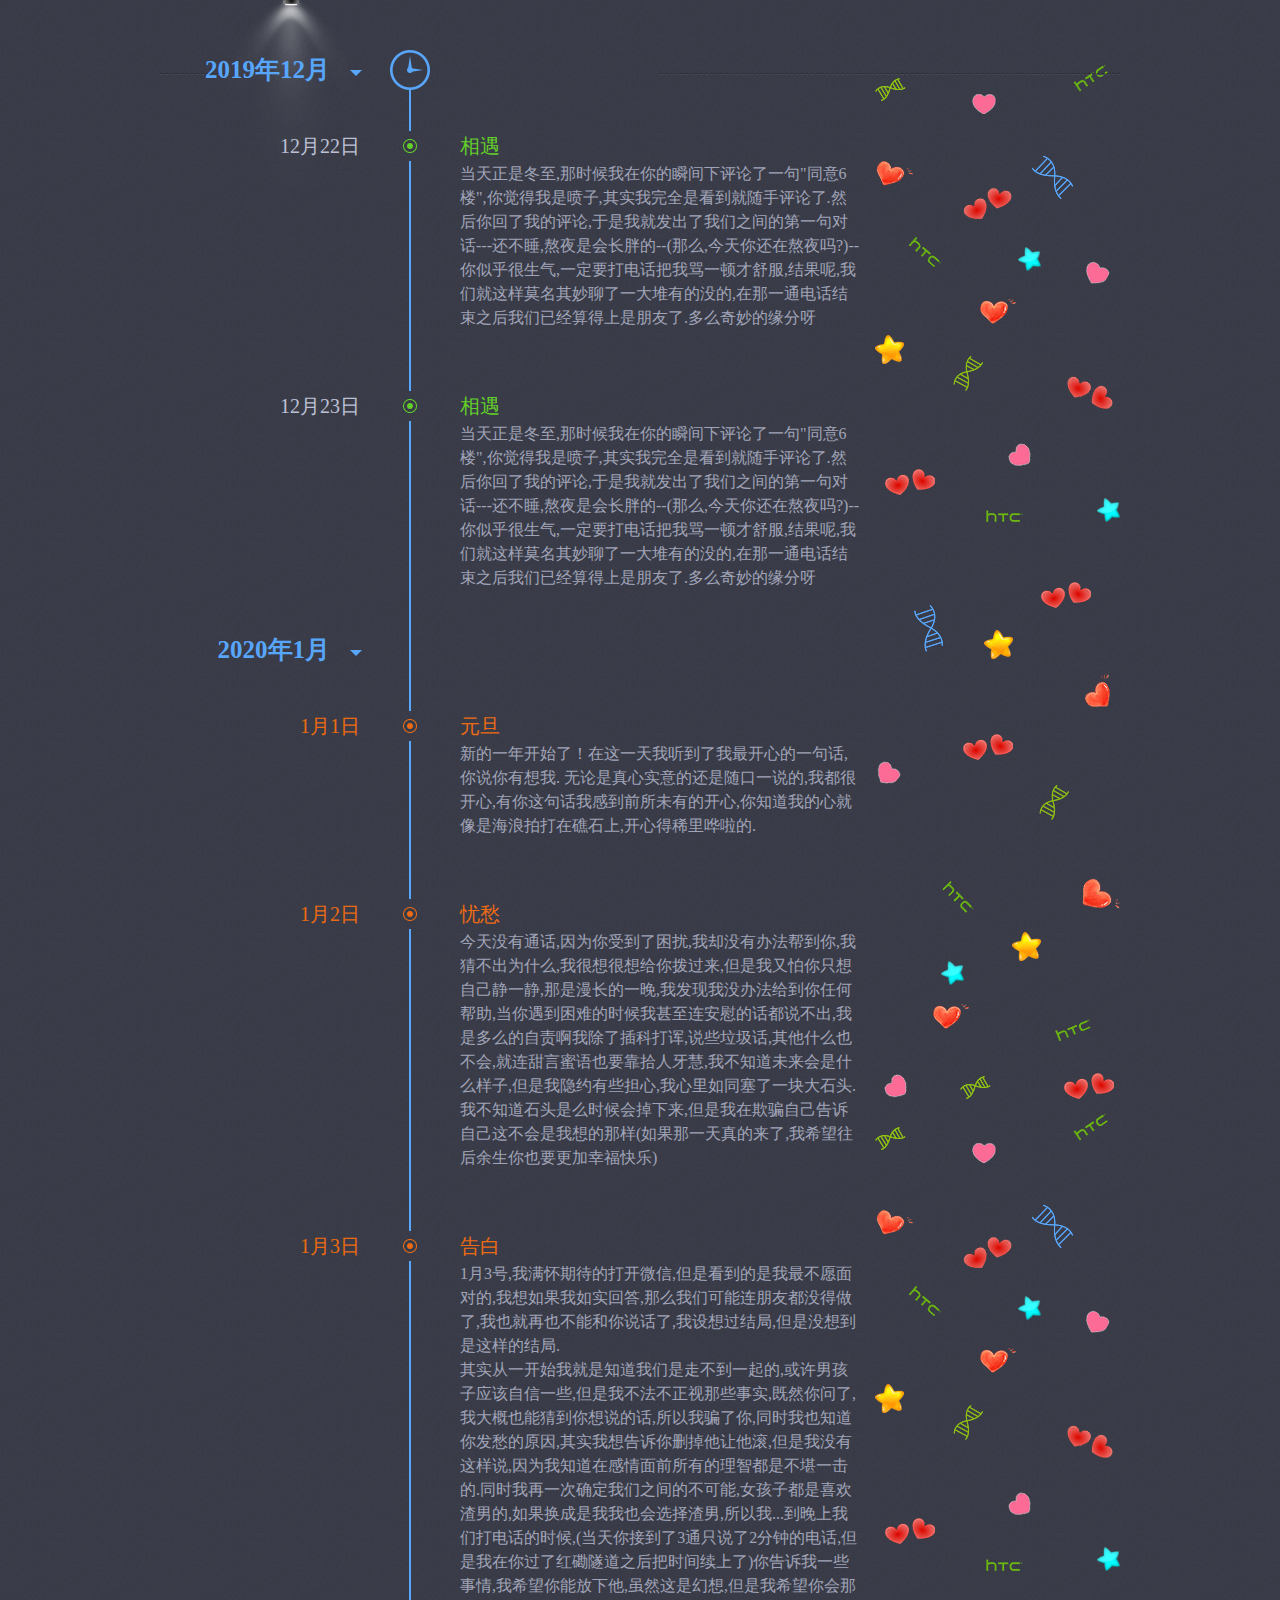
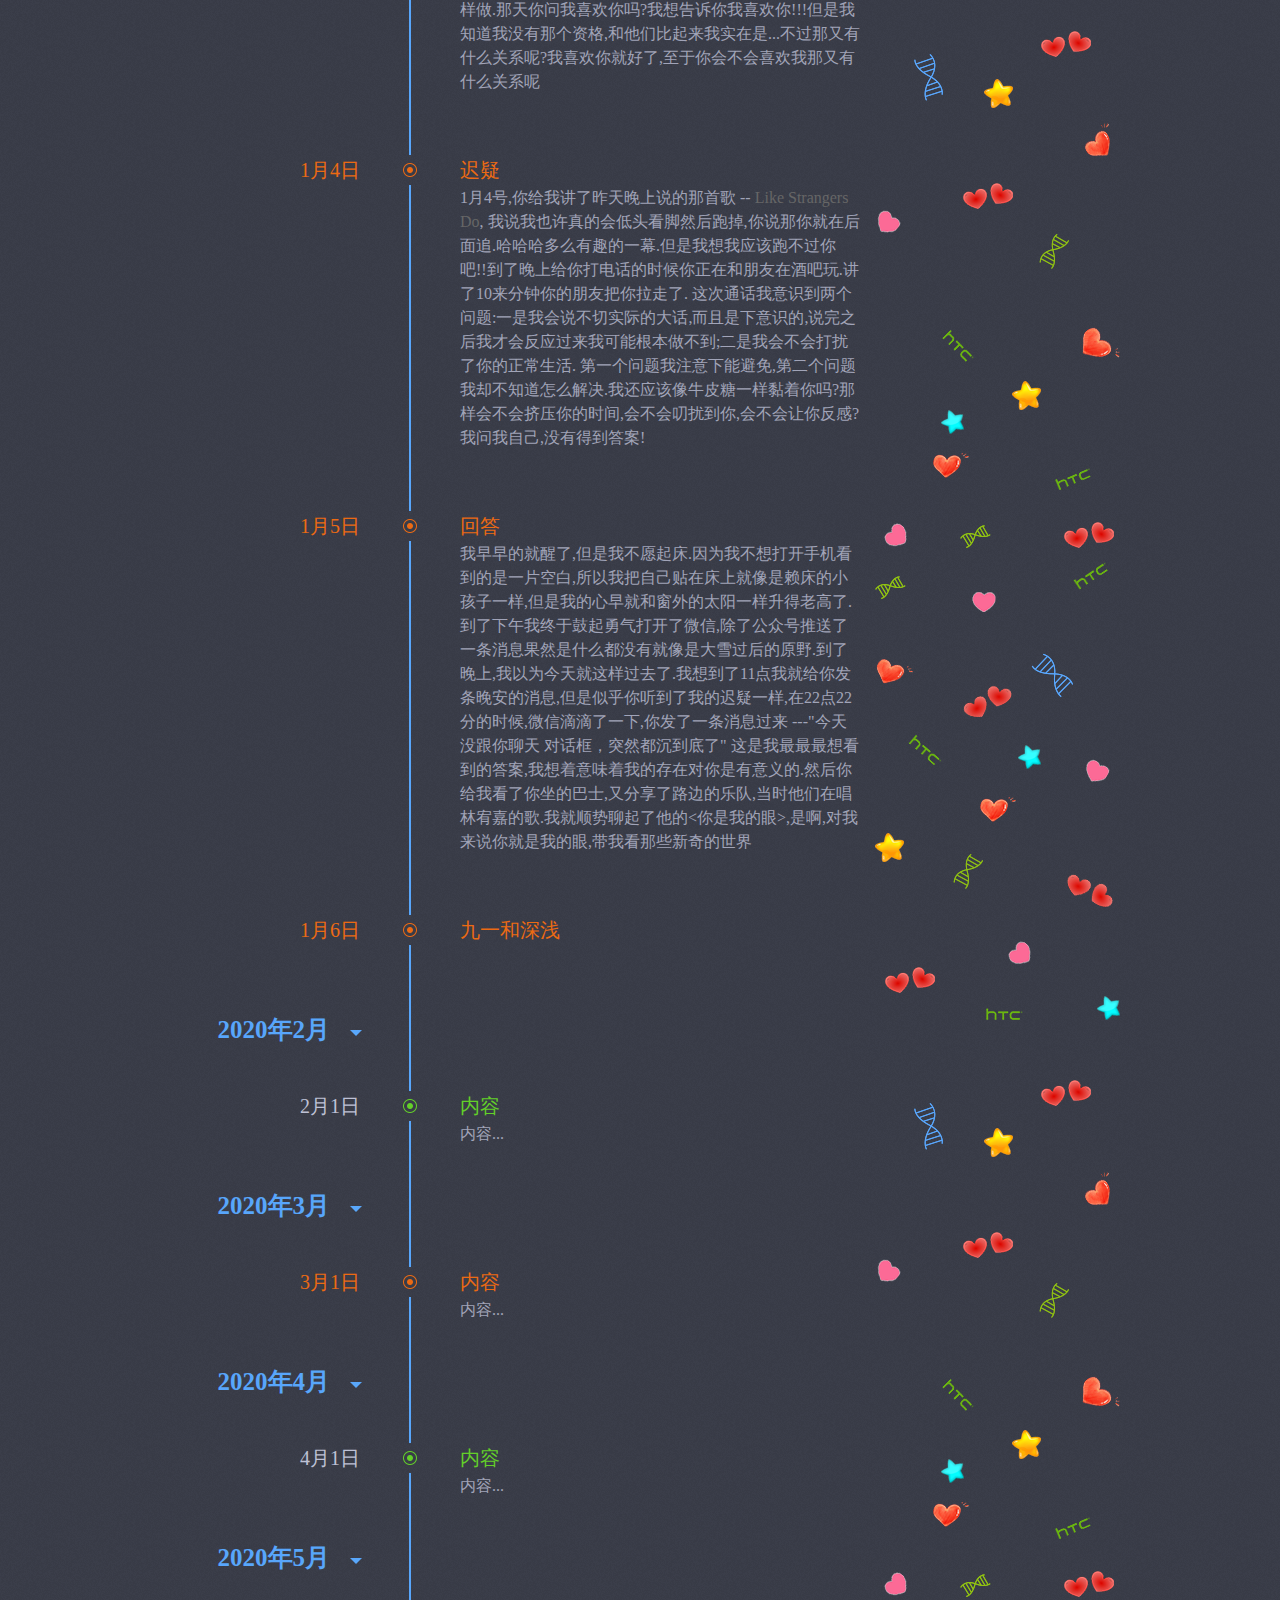
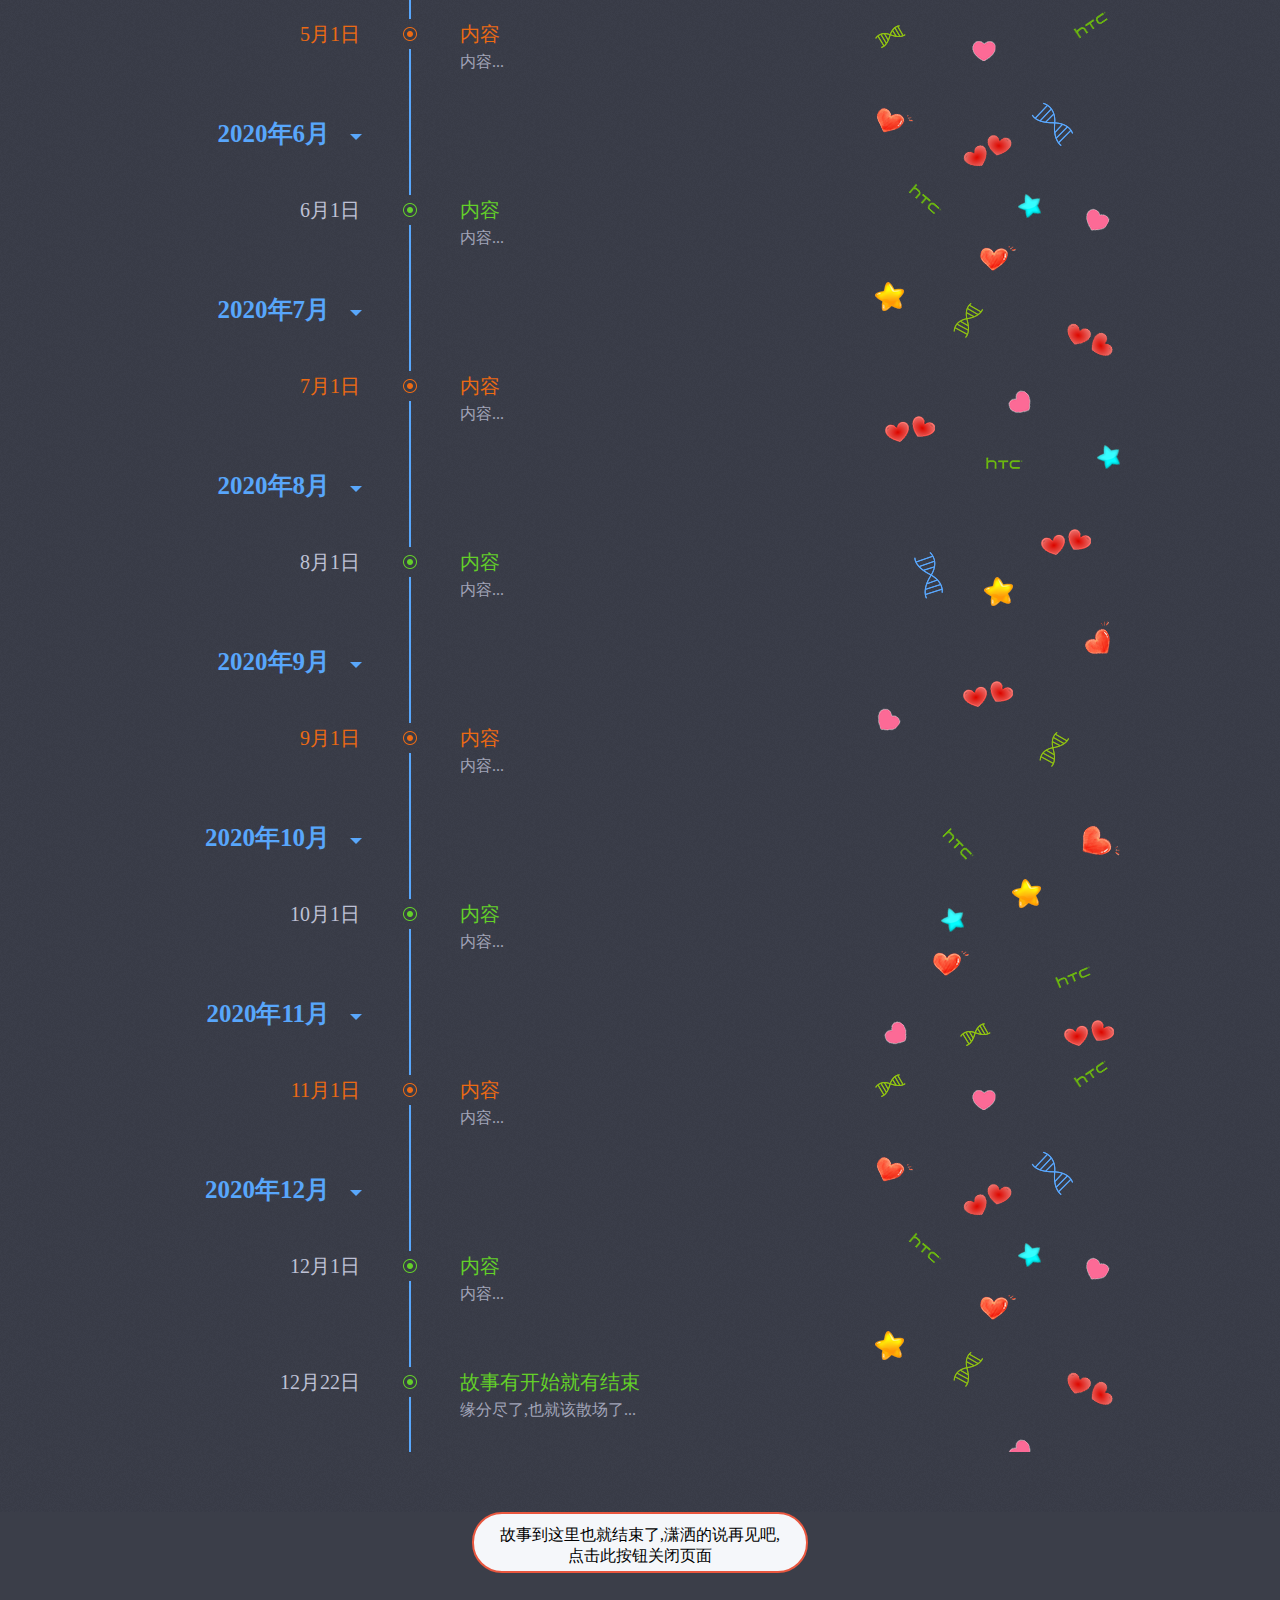
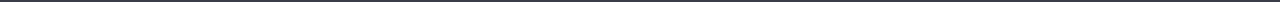
==== index.html @ 0ec40cec "1-7添加流体" ====
﻿<!DOCTYPE html>
<html>
<head>
<meta http-equiv="Content-Type" content="text/html; charset=utf-8" />
<meta http-equiv="X-UA-Compatible" content="IE=edge" />
<title>时间的故事</title>
<!--<embed src="./audio/soul.mp3" width="0" height="0" autostart="true" loop="true">-->
<audio autoplay="autoplay" loop="loop" preload="auto" src="./audio/soul.mp3">你的浏览器不支持audio标签</audio>
<meta name="keywords" content=""/>
<meta name="description" content=""/>
<link href="style.css" rel="stylesheet" type="text/css" />
<link rel="icon" href="favicon.ico" type="image/x-icon" />
<link rel="shortcut icon" href="favicon.ico" type="image/x-icon" />
</head>
<body>
<script type="text/javascript" src="js/particles.min.js"></script>
<div class="linebox"><div id="particles-js"></div></div>
<div class="content">
<div class="wrapper">
<div class="light"><i></i></div>
<hr class="line-left">
<hr class="line-right">
<div class="main">
<h1 class="title">&nbsp;</h1>
    <!--2019开始-->
    <div class="year">
        <h2><a href="#">2019年12月<i></i></a></h2>
        <div class="list">
            <ul>
            <!--每天-->
                <li class="cls">
                    <p class="date">12月22日</p>
                    <p class="intro">相遇</p>
                    <p class="version">&nbsp;</p>
                    <div class="more">
                        <p>当天正是冬至,那时候我在你的瞬间下评论了一句"同意6楼",你觉得我是喷子,其实我完全是看到就随手评论了.然后你回了我的评论,于是我就发出了我们之间的第一句对话---还不睡,熬夜是会长胖的--(那么,今天你还在熬夜吗?)-- 你似乎很生气,一定要打电话把我骂一顿才舒服,结果呢,我们就这样莫名其妙聊了一大堆有的没的,在那一通电话结束之后我们已经算得上是朋友了.多么奇妙的缘分呀</p>
                    </div>
                </li>
				<li class="cls">
                    <p class="date">12月23日</p>
                    <p class="intro">相遇</p>
                    <p class="version">&nbsp;</p>
                    <div class="more">
                        <p>当天正是冬至,那时候我在你的瞬间下评论了一句"同意6楼",你觉得我是喷子,其实我完全是看到就随手评论了.然后你回了我的评论,于是我就发出了我们之间的第一句对话---还不睡,熬夜是会长胖的--(那么,今天你还在熬夜吗?)-- 你似乎很生气,一定要打电话把我骂一顿才舒服,结果呢,我们就这样莫名其妙聊了一大堆有的没的,在那一通电话结束之后我们已经算得上是朋友了.多么奇妙的缘分呀</p>
                    </div>
                </li>
            </ul>
        </div>
    </div>
    <!--2019end-->
    <!--2020年begin-->
    <div class="year">
        <h2><a href="#">2020年1月<i></i></a></h2>
        <div class="list">
            <ul>
                <!--每天-->
                <li class="cls highlight">
                    <p class="date">1月1日</p>
                    <p class="intro">元旦</p>
                    <p class="version">&nbsp;</p>
                    <div class="more">
                    <p>新的一年开始了！在这一天我听到了我最开心的一句话,你说你有想我. 无论是真心实意的还是随口一说的,我都很开心,有你这句话我感到前所未有的开心,你知道我的心就像是海浪拍打在礁石上,开心得稀里哗啦的.</p>
                    </div>
                </li>
                <li class="cls highlight">
                    <p class="date">1月2日</p>
                    <p class="intro">忧愁</p>
                    <p class="version">&nbsp;</p>
                    <div class="more">
                        <p>今天没有通话,因为你受到了困扰,我却没有办法帮到你,我猜不出为什么,我很想很想给你拨过来,但是我又怕你只想自己静一静,那是漫长的一晚,我发现我没办法给到你任何帮助,当你遇到困难的时候我甚至连安慰的话都说不出,我是多么的自责啊我除了插科打诨,说些垃圾话,其他什么也不会,就连甜言蜜语也要靠拾人牙慧,我不知道未来会是什么样子,但是我隐约有些担心,我心里如同塞了一块大石头.我不知道石头是么时候会掉下来,但是我在欺骗自己告诉自己这不会是我想的那样(如果那一天真的来了,我希望往后余生你也要更加幸福快乐)</p>
                    </div>
                </li>
                <li class="cls highlight">
                    <p class="date">1月3日</p>
                    <p class="intro">告白</p>
                    <p class="version">&nbsp;</p>
                    <div class="more">
                        <p>1月3号,我满怀期待的打开微信,但是看到的是我最不愿面对的,我想如果我如实回答,那么我们可能连朋友都没得做了,我也就再也不能和你说话了,我设想过结局,但是没想到是这样的结局.<br/>其实从一开始我就是知道我们是走不到一起的,或许男孩子应该自信一些,但是我不法不正视那些事实,既然你问了,我大概也能猜到你想说的话,所以我骗了你,同时我也知道你发愁的原因,其实我想告诉你删掉他让他滚,但是我没有这样说,因为我知道在感情面前所有的理智都是不堪一击的.同时我再一次确定我们之间的不可能,女孩子都是喜欢渣男的,如果换成是我我也会选择渣男,所以我...到晚上我们打电话的时候,(当天你接到了3通只说了2分钟的电话,但是我在你过了红磡隧道之后把时间续上了)你告诉我一些事情,我希望你能放下他,虽然这是幻想,但是我希望你会那样做.那天你问我喜欢你吗?我想告诉你我喜欢你!!!但是我知道我没有那个资格,和他们比起来我实在是...不过那又有什么关系呢?我喜欢你就好了,至于你会不会喜欢我那又有什么关系呢</p>
                    </div>
                </li>
				<li class="cls highlight">
                    <p class="date">1月4日</p>
                    <p class="intro">迟疑</p>
                    <p class="version">&nbsp;</p>
                    <div class="more">
                        <p>1月4号,你给我讲了昨天晚上说的那首歌 -- <a href="https://genius.com/Aj-mitchell-like-strangers-do-lyrics" target="_Blank"> Like Strangers Do</a>, 我说我也许真的会低头看脚然后跑掉,你说那你就在后面追.哈哈哈多么有趣的一幕.但是我想我应该跑不过你吧!!到了晚上给你打电话的时候你正在和朋友在酒吧玩.讲了10来分钟你的朋友把你拉走了. 这次通话我意识到两个问题:一是我会说不切实际的大话,而且是下意识的,说完之后我才会反应过来我可能根本做不到;二是我会不会打扰了你的正常生活. 第一个问题我注意下能避免,第二个问题我却不知道怎么解决.我还应该像牛皮糖一样黏着你吗?那样会不会挤压你的时间,会不会叨扰到你,会不会让你反感?我问我自己,没有得到答案!</p>
                    </div>
                </li>
				<li class="cls highlight">
                    <p class="date">1月5日</p>
                    <p class="intro">回答</p>
                    <p class="version">&nbsp;</p>
                    <div class="more">
                        <p>我早早的就醒了,但是我不愿起床.因为我不想打开手机看到的是一片空白,所以我把自己贴在床上就像是赖床的小孩子一样,但是我的心早就和窗外的太阳一样升得老高了.到了下午我终于鼓起勇气打开了微信,除了公众号推送了一条消息果然是什么都没有就像是大雪过后的原野.到了晚上,我以为今天就这样过去了.我想到了11点我就给你发条晚安的消息,但是似乎你听到了我的迟疑一样,在22点22分的时候,微信滴滴了一下,你发了一条消息过来 ---"今天没跟你聊天 对话框，突然都沉到底了"  这是我最最最想看到的答案,我想着意味着我的存在对你是有意义的.然后你给我看了你坐的巴士,又分享了路边的乐队,当时他们在唱林宥嘉的歌.我就顺势聊起了他的<你是我的眼>,是啊,对我来说你就是我的眼,带我看那些新奇的世界
						</p>
                    </div>
                </li>
				<li class="cls highlight">
                    <p class="date">1月6日</p>
                    <p class="intro">九一和深浅</p>
                    <p class="version">&nbsp;</p>
                    <div class="more">
                        <p>
						</p>
                    </div>
                </li>
            </ul>
        </div>
    </div>
    <div class="year">
        <h2><a href="#">2020年2月<i></i></a></h2>
        <div class="list">
            <ul>
                <!--每天-->
                <li class="cls">
                    <p class="date">2月1日</p>
                    <p class="intro">内容</p>
                    <p class="version">&nbsp;</p>
                    <div class="more">
                        <p>内容...</p>
                    </div>
                </li>
            </ul>
        </div>
    </div>
    <div class="year">
        <h2><a href="#">2020年3月<i></i></a></h2>
        <div class="list">
            <ul>
                <!--每天-->
                <li class="cls highlight">
                    <p class="date">3月1日</p>
                    <p class="intro">内容</p>
                    <p class="version">&nbsp;</p>
                    <div class="more">
                        <p>内容...</p>
                    </div>
                </li>
            </ul>
        </div>
    </div>
    <div class="year">
        <h2><a href="#">2020年4月<i></i></a></h2>
        <div class="list">
            <ul>
                <!--每天-->
                <li class="cls">
                    <p class="date">4月1日</p>
                    <p class="intro">内容</p>
                    <p class="version">&nbsp;</p>
                    <div class="more">
                        <p>内容...</p>
                    </div>
                </li>
            </ul>
        </div>
    </div>
    <div class="year">
        <h2><a href="#">2020年5月<i></i></a></h2>
        <div class="list">
            <ul>
                <!--每天-->
                <li class="cls highlight">
                    <p class="date">5月1日</p>
                    <p class="intro">内容</p>
                    <p class="version">&nbsp;</p>
                    <div class="more">
                        <p>内容...</p>
                    </div>
                </li>
            </ul>
        </div>
    </div>
    <div class="year">
        <h2><a href="#">2020年6月<i></i></a></h2>
        <div class="list">
            <ul>
                <!--每天-->
                <li class="cls">
                    <p class="date">6月1日</p>
                    <p class="intro">内容</p>
                    <p class="version">&nbsp;</p>
                    <div class="more">
                        <p>内容...</p>
                    </div>
                </li>
            </ul>
        </div>
    </div>
    <div class="year">
        <h2><a href="#">2020年7月<i></i></a></h2>
        <div class="list">
            <ul>
                <!--每天-->
                <li class="cls highlight">
                    <p class="date">7月1日</p>
                    <p class="intro">内容</p>
                    <p class="version">&nbsp;</p>
                    <div class="more">
                        <p>内容...</p>
                    </div>
                </li>
            </ul>
        </div>
    </div>
    <div class="year">
        <h2><a href="#">2020年8月<i></i></a></h2>
        <div class="list">
            <ul>
                <!--每天-->
                <li class="cls">
                    <p class="date">8月1日</p>
                    <p class="intro">内容</p>
                    <p class="version">&nbsp;</p>
                    <div class="more">
                        <p>内容...</p>
                    </div>
                </li>
            </ul>
        </div>
    </div>
    <div class="year">
        <h2><a href="#">2020年9月<i></i></a></h2>
        <div class="list">
            <ul>
                <!--每天-->
                <li class="cls highlight">
                    <p class="date">9月1日</p>
                    <p class="intro">内容</p>
                    <p class="version">&nbsp;</p>
                    <div class="more">
                        <p>内容...</p>
                    </div>
                </li>
            </ul>
        </div>
    </div>
    <div class="year">
        <h2><a href="#">2020年10月<i></i></a></h2>
        <div class="list">
            <ul>
                <!--每天-->
                <li class="cls">
                    <p class="date">10月1日</p>
                    <p class="intro">内容</p>
                    <p class="version">&nbsp;</p>
                    <div class="more">
                        <p>内容...</p>
                    </div>
                </li>
            </ul>
        </div>
    </div>
    <div class="year">
        <h2><a href="#">2020年11月<i></i></a></h2>
        <div class="list">
            <ul>
                <!--每天-->
                <li class="cls highlight">
                    <p class="date">11月1日</p>
                    <p class="intro">内容</p>
                    <p class="version">&nbsp;</p>
                    <div class="more">
                        <p>内容...</p>
                    </div>
                </li>
            </ul>
        </div>
    </div>
    <div class="year">
        <h2><a href="#">2020年12月<i></i></a></h2>
        <div class="list">
            <ul>
                <!--每天-->
                <li class="cls">
                    <p class="date">12月1日</p>
                    <p class="intro">内容</p>
                    <p class="version">&nbsp;</p>
                    <div class="more">
                        <p>内容...</p>
                    </div>
                </li>
                <li class="cls">
                    <p class="date">12月22日</p>
                    <p class="intro">故事有开始就有结束</p>
                    <p class="version">&nbsp;</p>
                    <div class="more">
                        <p>缘分尽了,也就该散场了...</p>
                    </div>
                </li>
            </ul>
        </div>
    </div>
    <!--2020end-->
</div>
</div>
</div>
<!--故事结束-->
<div class="storyend">
    <!--<input type="button" class="button" name="close" value="故事到这里也就结束了,潇洒的说再见吧,点击此按钮关闭页面" onclick="window.close();" />-->
    <a type="button" class="button" href="javascript:self.close()" mce_href="javascript:self.close()"  >故事到这里也就结束了,潇洒的说再见吧,点击此按钮关闭页面</a>
</div>
<script type="text/javascript" src="http://apps.bdimg.com/libs/jquery/2.1.1/jquery.min.js"></script>
<script type="text/javascript" src="js/mymouse.js" id="mymouse"></script>
<script type="text/javascript" src="js/loveheart.js"></script>
<script type="text/javascript">
$(".main .year .list").each(function(e, target){
var $target=$(target),
$ul = $target.find("ul");
$target.height($ul.outerHeight()), $ul.css("position", "absolute");
}); 
$(".main .year>h2>a").click(function(e){
e.preventDefault();
$(this).parents(".year").toggleClass("close");
});
</script>
<div style="background:#3B3E49;text-align:center"><a href="#" target="_blank">&nbsp;</a></div>

</body>
</html>
---- style.css ----
@charset "utf-8";
body{margin:0;font:16px/180% "微软雅黑","宋体";}
html,body{-webkit-text-size-adjust:none;background:#f7f7f7;}
div,form,input,textarea,p,ul,li,dl,dt,dd,h1,table,h2{padding:0;margin:0;}
li{list-style-type:none;}
ol,ul{list-style:none;}
input{vertical-align:middle;font-size:100%;}
img{vertical-align:top;border:0;}
em,i{font-style:normal;}
ul, li{list-style:none;}
a{text-decoration:none;}

hr{height:0;border-left:none;border-right:0;border-top:1px dashed #2d2f34;border-bottom:1px dashed #474954;}
a{color:#666;text-decoration:none;}
a:hover{color:#F60;text-decoration:underline;}
.clearfix{*zoom:1;}
.clearfix:before,.clearfix:after{display:table;content:"";}
.clearfix:after{clear:both;}

/* content */
.content{position:relative;width:1000px;margin:0 auto;}
.content{padding:50px 0;min-height:720px;background:#3a3c48 url("images/content-bg.png");width:100%;}
.content .wrapper{position:relative;background:url("images/release-bg.png") repeat-y right top;width:960px;margin:0 auto;}
.content .light{position:absolute;left:55px;top:-50px;width:152px;height:191px;background:url("images/light-top.png") no-repeat top center;}
.content .light i{position:absolute;width:100%;height:100%;top:0;background:url("images/light.png") no-repeat top center;}
.content .line-left{position:absolute;left:0;top:15px;width:70px;}
.content .line-right{position:absolute;right:0;top:15px;width:460px;}
.content .main{background:url("images/line-bg.png") repeat-y 249px 0;}
.content .main .title{position:absolute;line-height:40px;padding-left:67px;left:230px;top:0;color:#58a6fb;font-size:25px;background:url("images/clock.png") no-repeat left top;}
.content .main .year{position:relative;z-index:100;}
.content .main .year h2{height:40px;width:170px;padding-right:30px;font-size:25px;line-height:40px;text-align:right;}
.content .main .year h2 a{color:#58a6fb;}
.content .main .year h2 i{display:block;position:relative;height:0;width:0;left:190px;top:-20px;border-width:6px;border-style:solid;border-color:#59a7fb transparent transparent transparent;-webkit-transition:.5s;-moz-transition:.5s;-ms-transition:.5s;-o-transition:.5s;transition:.5s;-webkit-transform-origin:6px 3px;-moz-transform-origin:6px 3px;-ms-transform-origin:6px 3px;-o-transform-origin:6px 3px;transform-origin:6px 3px}
.content .main .year .list{margin:10px 0;position:relative;overflow:hidden;-webkit-transition:height 1s cubic-bezier(0.025,0.025,0.000,1.115),opacity 1s;-moz-transition:height 1s cubic-bezier(0.025,0.025,0.000,1.115),opacity 1s;-ms-transition:height 1s cubic-bezier(0.025,0.025,0.000,1.115),opacity 1s;-o-transition:height 1s cubic-bezier(0.025,0.025,0.000,1.115),opacity 1s;transition:height 1s cubic-bezier(0.025,0.025,0.000,1.115),opacity 1s}
.content .main .year .list ul{bottom:0;}
.content .main .year .list ul li{background:url("images/circle.png") no-repeat 235px 31px;padding:30px 0;color:#a1a4b8;}
.content .main .year .list ul li.highlight{background-image:url("images/circle-h.png");}
.cls{zoom:1;}
.cls:after{content:".";display:block;height:0;clear:both;visibility:hidden;}
.content .main .year .list ul li.highlight .date,
.content .main .year .list ul li.highlight .intro{color:#ec6a13;}
.content .main .year .list ul li .date,.content .main .year .list ul li .version{float:left;display:block;clear:left;width:200px;line-height:24px;text-align:right}
.content .main .year .list ul li .date{font-size:20px;line-height:32px;color:#bec1d5}
.content .main .year .list ul li .intro, .content .main .year .list ul li .more{font-family: 楷体;float:left;display:block;width:400px;margin-left:100px;line-height:24px;}
.content .main .year .list ul li .intro{font-size:20px;line-height:32px;color:#63d029;}
.content .wrapper:first-child .main .year.close h2 i{transform:rotate(-90deg);-webkit-transform:rotate(-90deg);-moz-transform:rotate(-90deg);-ms-transform:rotate(-90deg);-o-transform:rotate(-90deg)}
.content .wrapper:first-child .main .year.close .list{opacity:0;height:0!important;}
.storyend {background-color: #3B3E49;}
.button {font-family: 楷体;font-size:100%;display: block;height:37px;line-height:21px; width:290px;-webkit-transition-duration: 0.4s;transition-duration: 0.4s;padding: 10px 21px;text-align: center;background-color: #F5F7FA;color: black;border: 2px solid #E9573F;border-radius:30px;margin: 0 auto;}
.button:hover {background-color: #DA4453;color: white;}
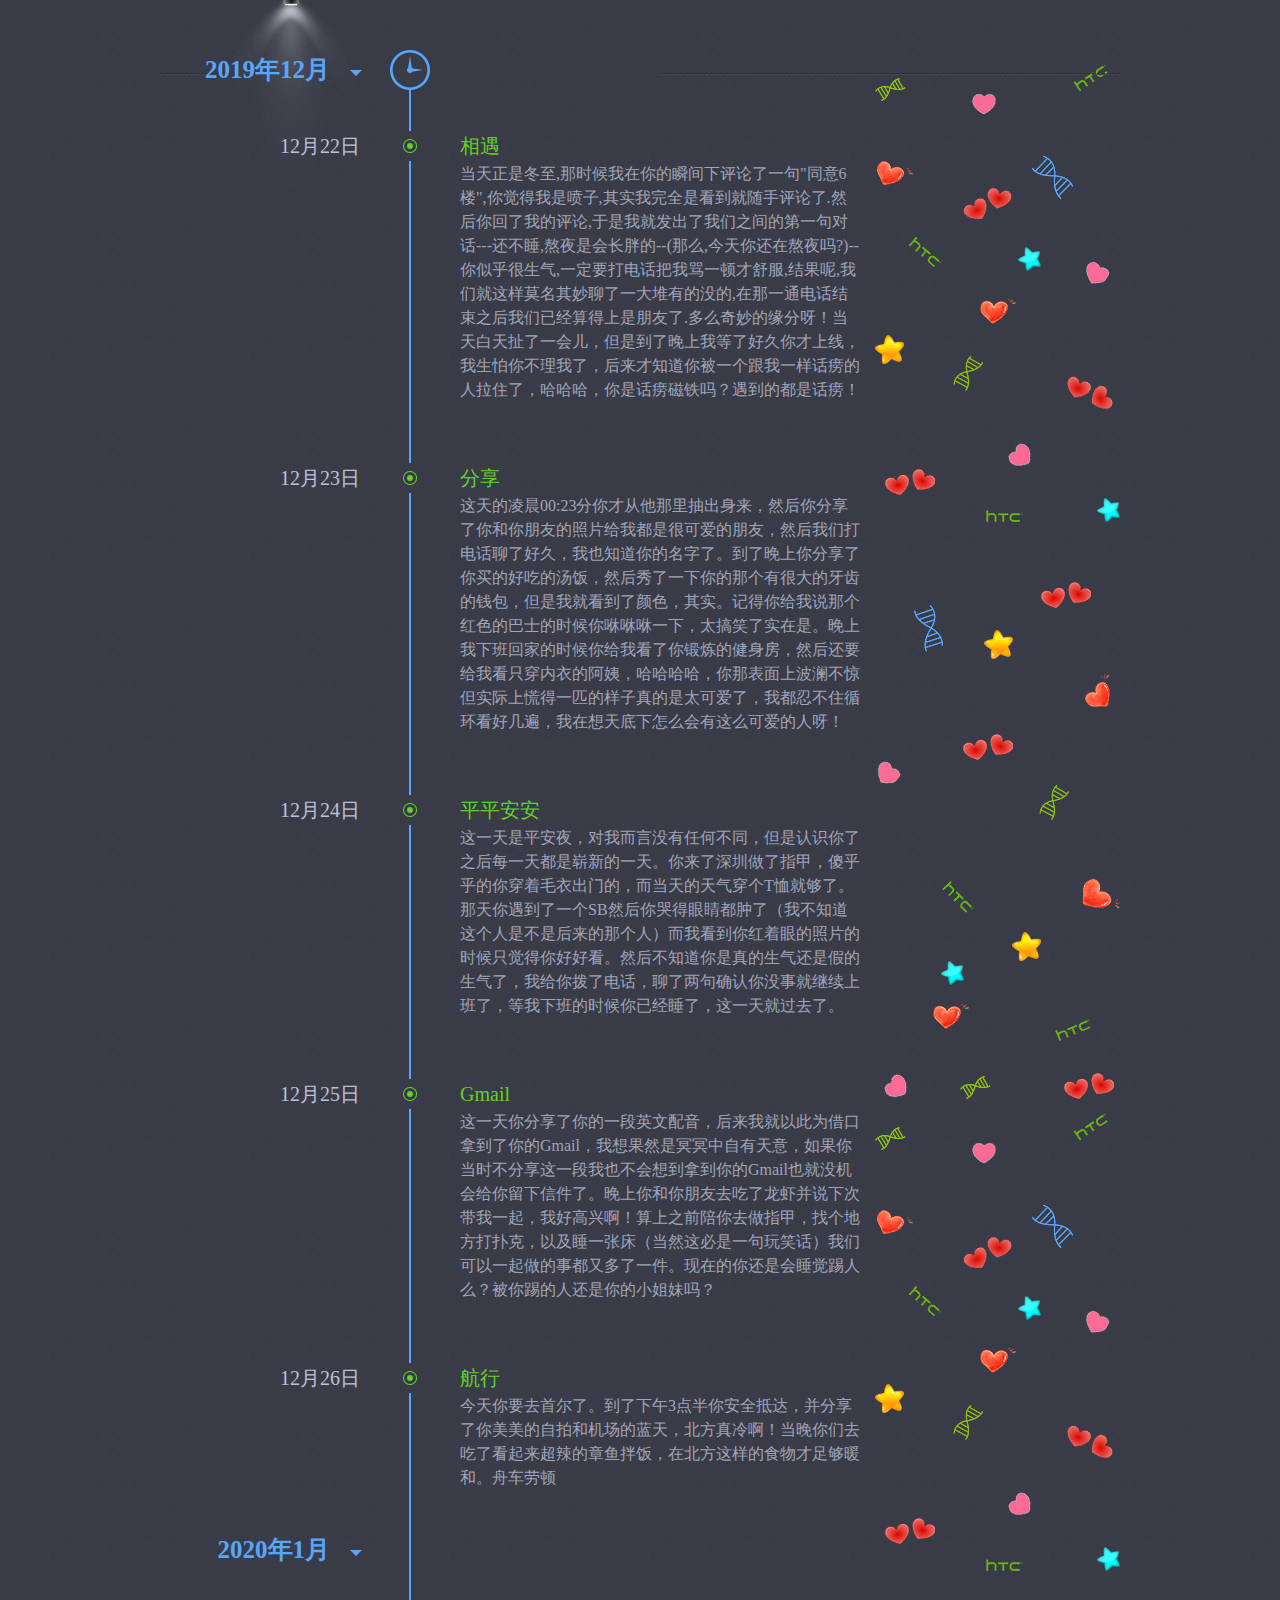
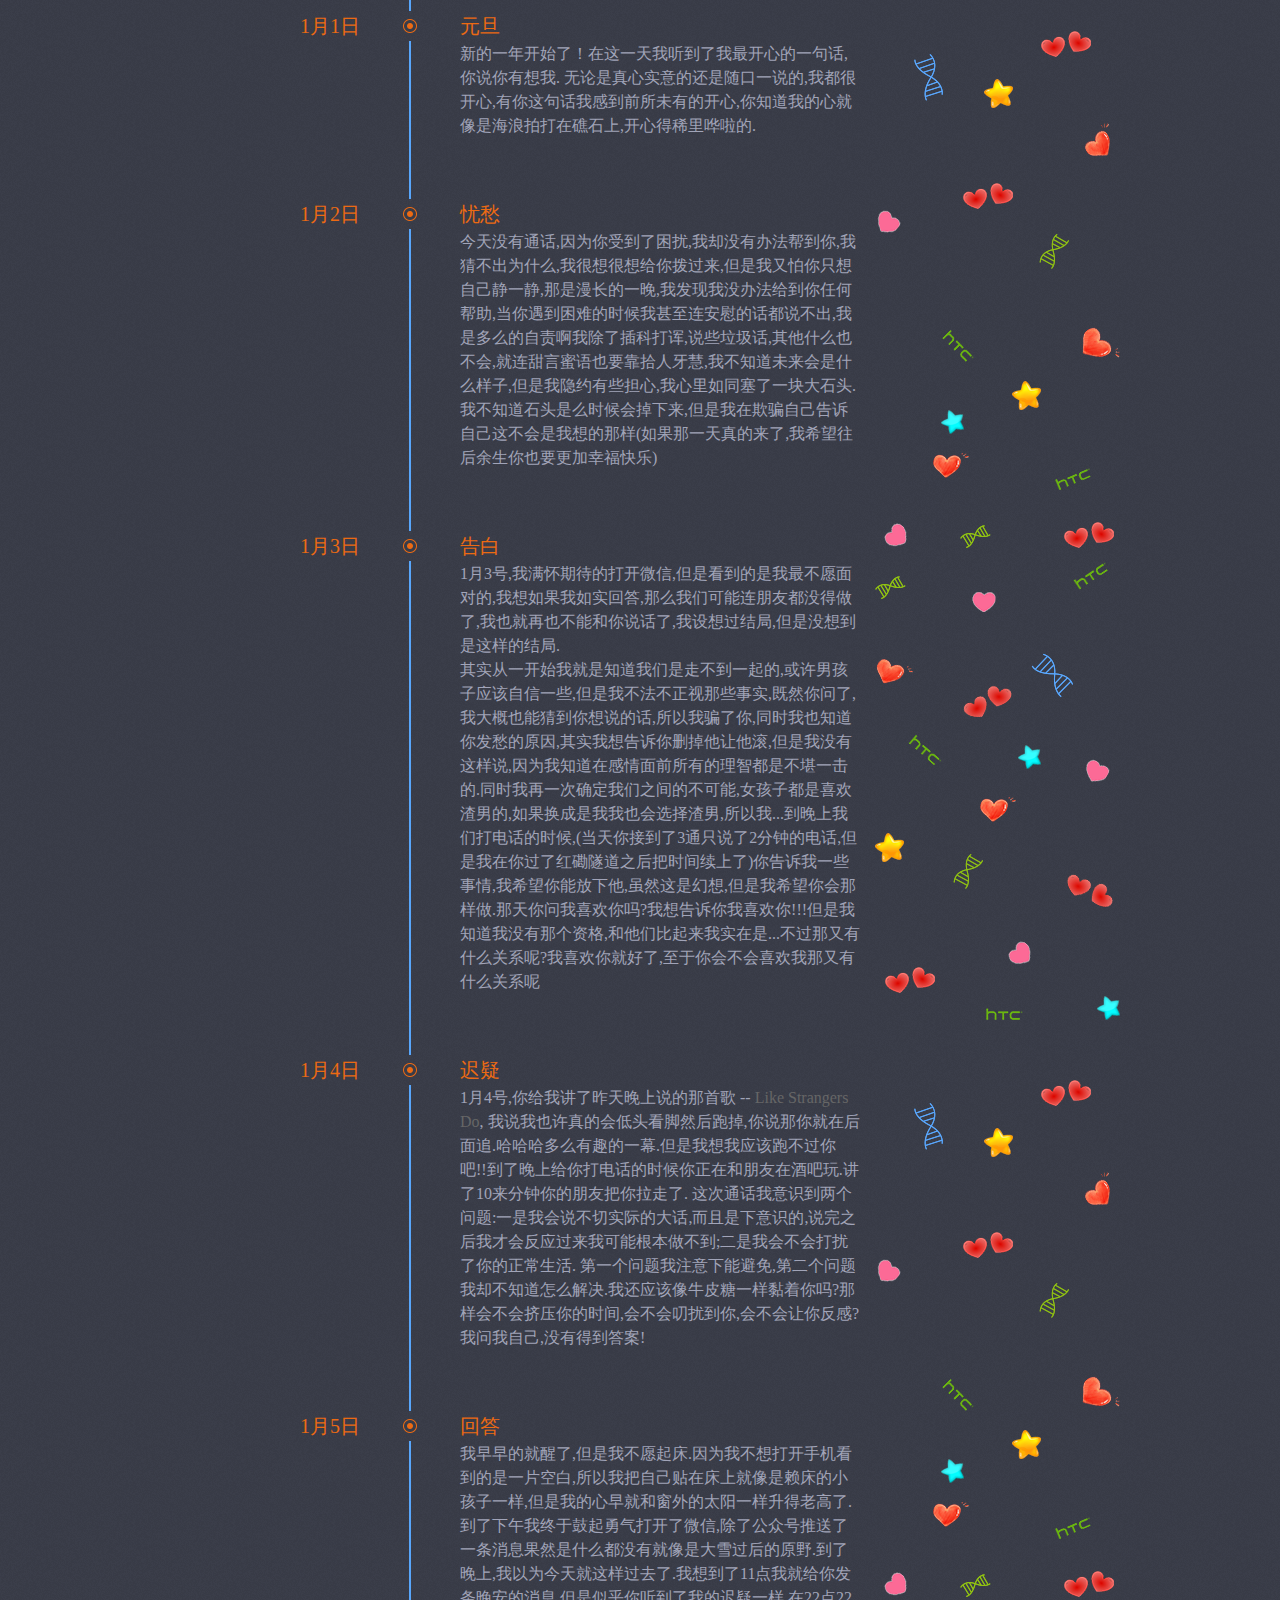
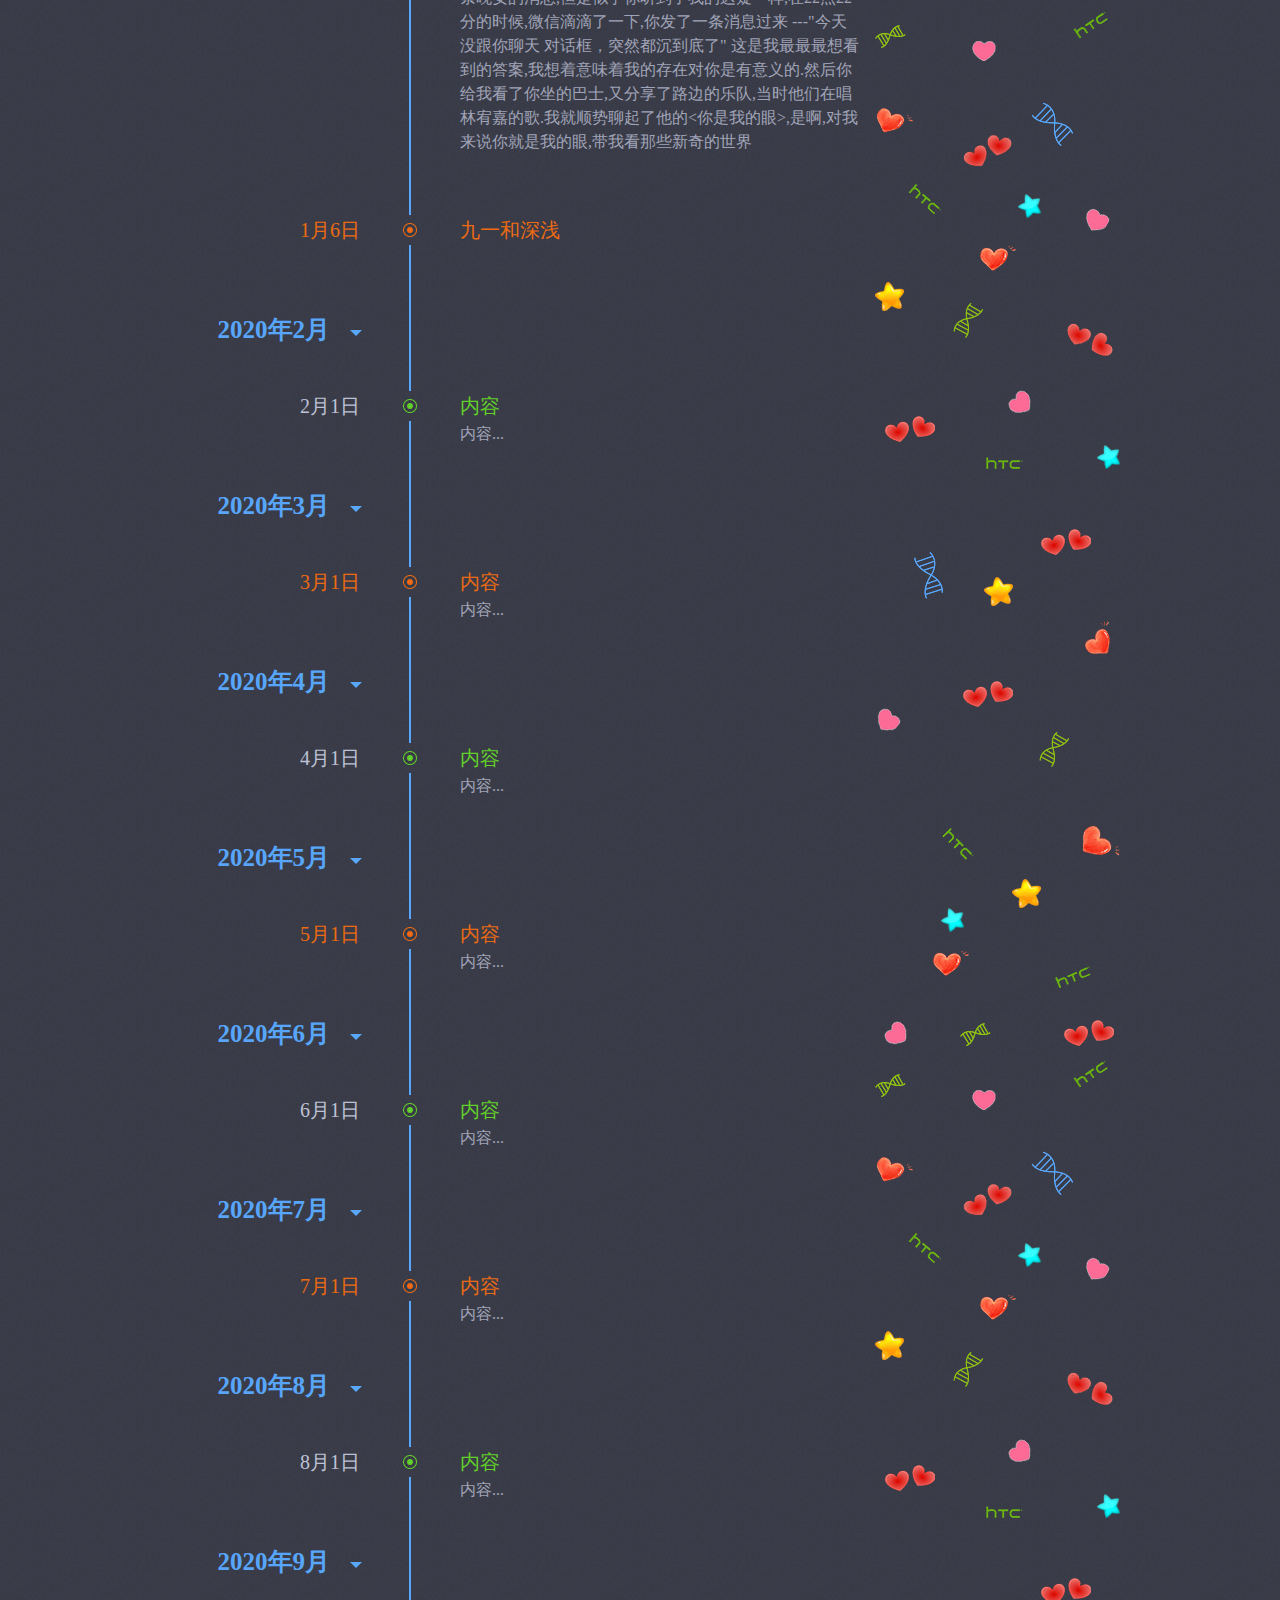
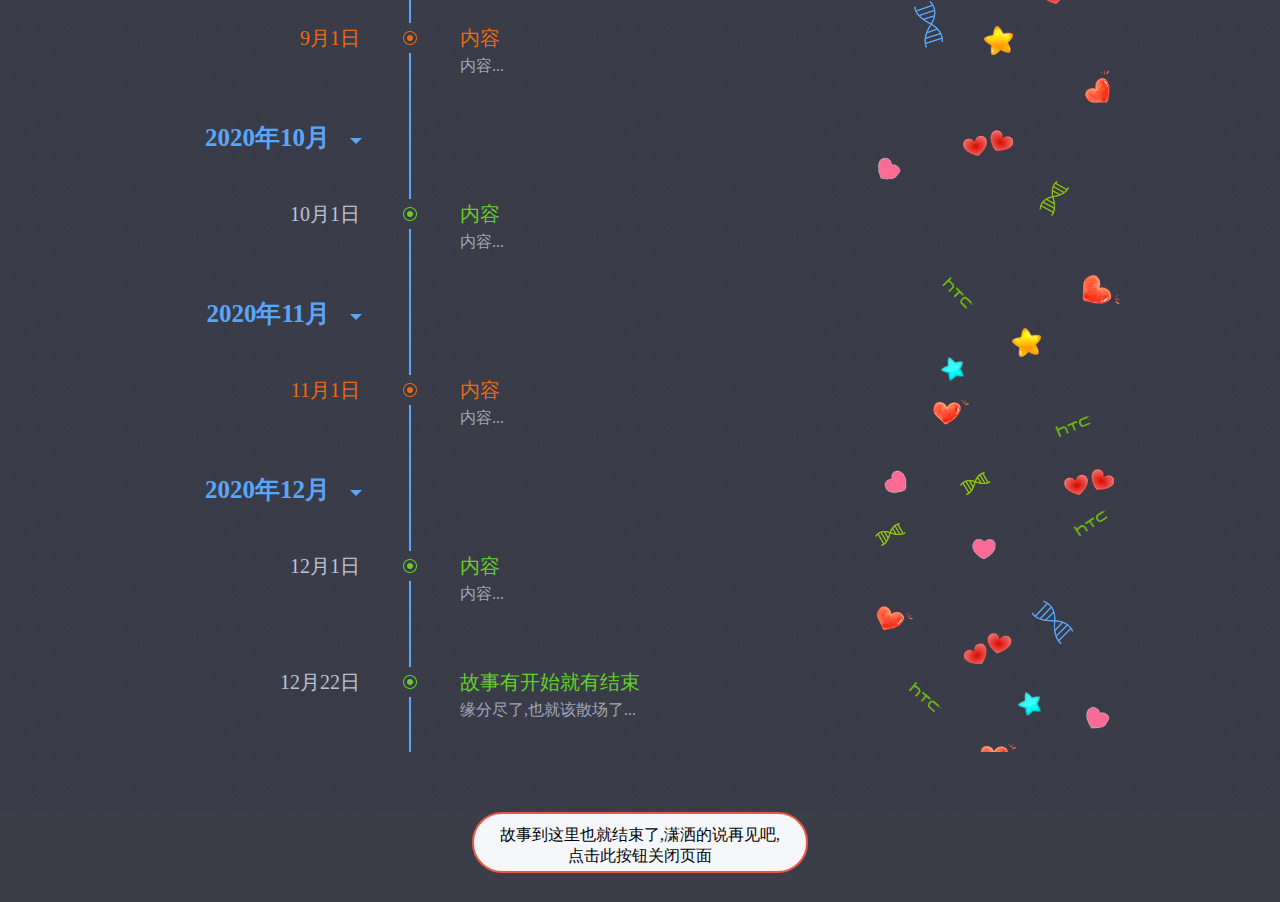
==== commit 92a19fae: "更新" ====
--- a/index.html
+++ b/index.html
@@ -33,15 +33,39 @@
                     <p class="intro">相遇</p>
                     <p class="version">&nbsp;</p>
                     <div class="more">
-                        <p>当天正是冬至,那时候我在你的瞬间下评论了一句"同意6楼",你觉得我是喷子,其实我完全是看到就随手评论了.然后你回了我的评论,于是我就发出了我们之间的第一句对话---还不睡,熬夜是会长胖的--(那么,今天你还在熬夜吗?)-- 你似乎很生气,一定要打电话把我骂一顿才舒服,结果呢,我们就这样莫名其妙聊了一大堆有的没的,在那一通电话结束之后我们已经算得上是朋友了.多么奇妙的缘分呀</p>
+                        <p>当天正是冬至,那时候我在你的瞬间下评论了一句"同意6楼",你觉得我是喷子,其实我完全是看到就随手评论了.然后你回了我的评论,于是我就发出了我们之间的第一句对话---还不睡,熬夜是会长胖的--(那么,今天你还在熬夜吗?)-- 你似乎很生气,一定要打电话把我骂一顿才舒服,结果呢,我们就这样莫名其妙聊了一大堆有的没的,在那一通电话结束之后我们已经算得上是朋友了.多么奇妙的缘分呀！当天白天扯了一会儿，但是到了晚上我等了好久你才上线，我生怕你不理我了，后来才知道你被一个跟我一样话痨的人拉住了，哈哈哈，你是话痨磁铁吗？遇到的都是话痨！</p>
                     </div>
                 </li>
 				<li class="cls">
                     <p class="date">12月23日</p>
-                    <p class="intro">相遇</p>
-                    <p class="version">&nbsp;</p>
-                    <div class="more">
-                        <p>当天正是冬至,那时候我在你的瞬间下评论了一句"同意6楼",你觉得我是喷子,其实我完全是看到就随手评论了.然后你回了我的评论,于是我就发出了我们之间的第一句对话---还不睡,熬夜是会长胖的--(那么,今天你还在熬夜吗?)-- 你似乎很生气,一定要打电话把我骂一顿才舒服,结果呢,我们就这样莫名其妙聊了一大堆有的没的,在那一通电话结束之后我们已经算得上是朋友了.多么奇妙的缘分呀</p>
+                    <p class="intro">分享</p>
+                    <p class="version">&nbsp;</p>
+                    <div class="more">
+                        <p>这天的凌晨00:23分你才从他那里抽出身来，然后你分享了你和你朋友的照片给我都是很可爱的朋友，然后我们打电话聊了好久，我也知道你的名字了。到了晚上你分享了你买的好吃的汤饭，然后秀了一下你的那个有很大的牙齿的钱包，但是我就看到了颜色，其实。记得你给我说那个红色的巴士的时候你咻咻咻一下，太搞笑了实在是。晚上我下班回家的时候你给我看了你锻炼的健身房，然后还要给我看只穿内衣的阿姨，哈哈哈哈，你那表面上波澜不惊但实际上慌得一匹的样子真的是太可爱了，我都忍不住循环看好几遍，我在想天底下怎么会有这么可爱的人呀！</p>
+                    </div>
+                </li>
+				<li class="cls">
+                    <p class="date">12月24日</p>
+                    <p class="intro">平平安安</p>
+                    <p class="version">&nbsp;</p>
+                    <div class="more">
+                        <p>这一天是平安夜，对我而言没有任何不同，但是认识你了之后每一天都是崭新的一天。你来了深圳做了指甲，傻乎乎的你穿着毛衣出门的，而当天的天气穿个T恤就够了。那天你遇到了一个SB然后你哭得眼睛都肿了（我不知道这个人是不是后来的那个人）而我看到你红着眼的照片的时候只觉得你好好看。然后不知道你是真的生气还是假的生气了，我给你拨了电话，聊了两句确认你没事就继续上班了，等我下班的时候你已经睡了，这一天就过去了。</p>
+                    </div>
+                </li>
+				<li class="cls">
+                    <p class="date">12月25日</p>
+                    <p class="intro">Gmail</p>
+                    <p class="version">&nbsp;</p>
+                    <div class="more">
+                        <p>这一天你分享了你的一段英文配音，后来我就以此为借口拿到了你的Gmail，我想果然是冥冥中自有天意，如果你当时不分享这一段我也不会想到拿到你的Gmail也就没机会给你留下信件了。晚上你和你朋友去吃了龙虾并说下次带我一起，我好高兴啊！算上之前陪你去做指甲，找个地方打扑克，以及睡一张床（当然这必是一句玩笑话）我们可以一起做的事都又多了一件。现在的你还是会睡觉踢人么？被你踢的人还是你的小姐妹吗？</p>
+                    </div>
+                </li>
+				<li class="cls">
+                    <p class="date">12月26日</p>
+                    <p class="intro">航行</p>
+                    <p class="version">&nbsp;</p>
+                    <div class="more">
+                        <p>今天你要去首尔了。到了下午3点半你安全抵达，并分享了你美美的自拍和机场的蓝天，北方真冷啊！当晚你们去吃了看起来超辣的章鱼拌饭，在北方这样的食物才足够暖和。舟车劳顿</p>
                     </div>
                 </li>
             </ul>
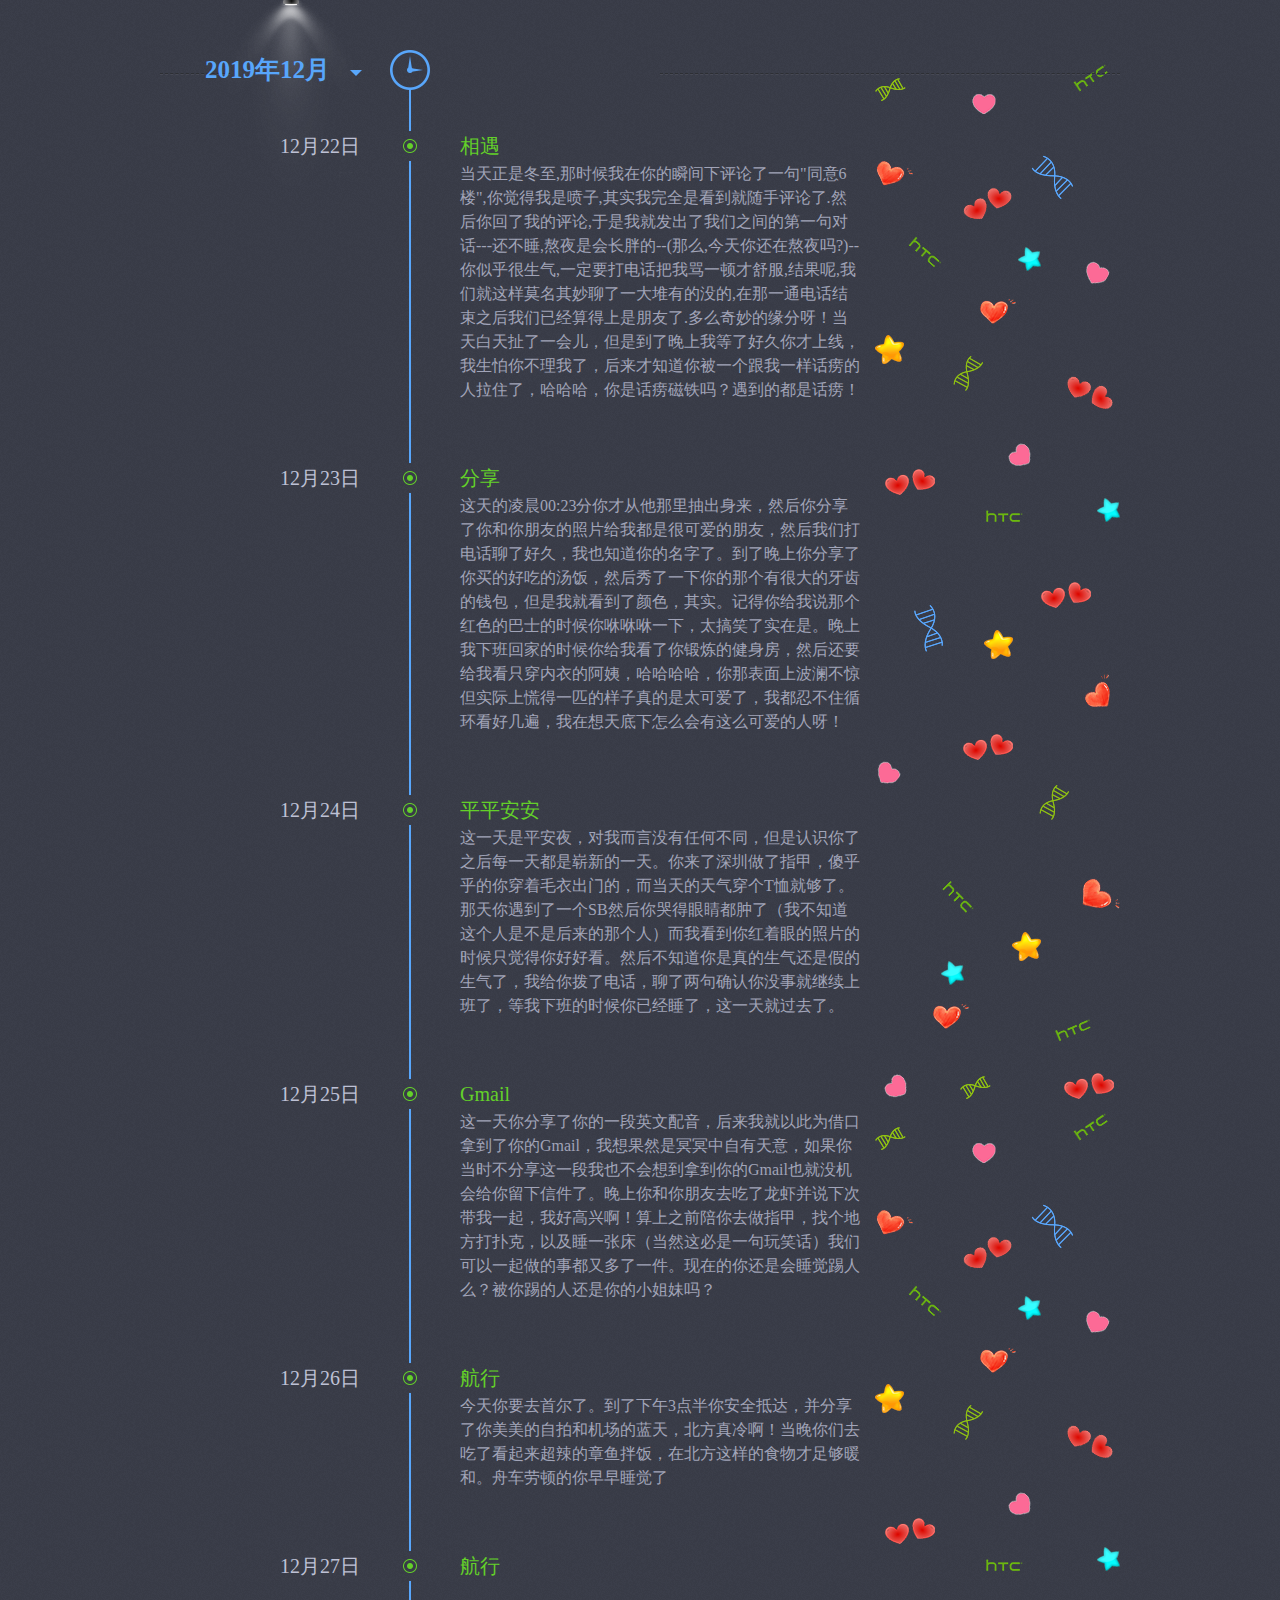
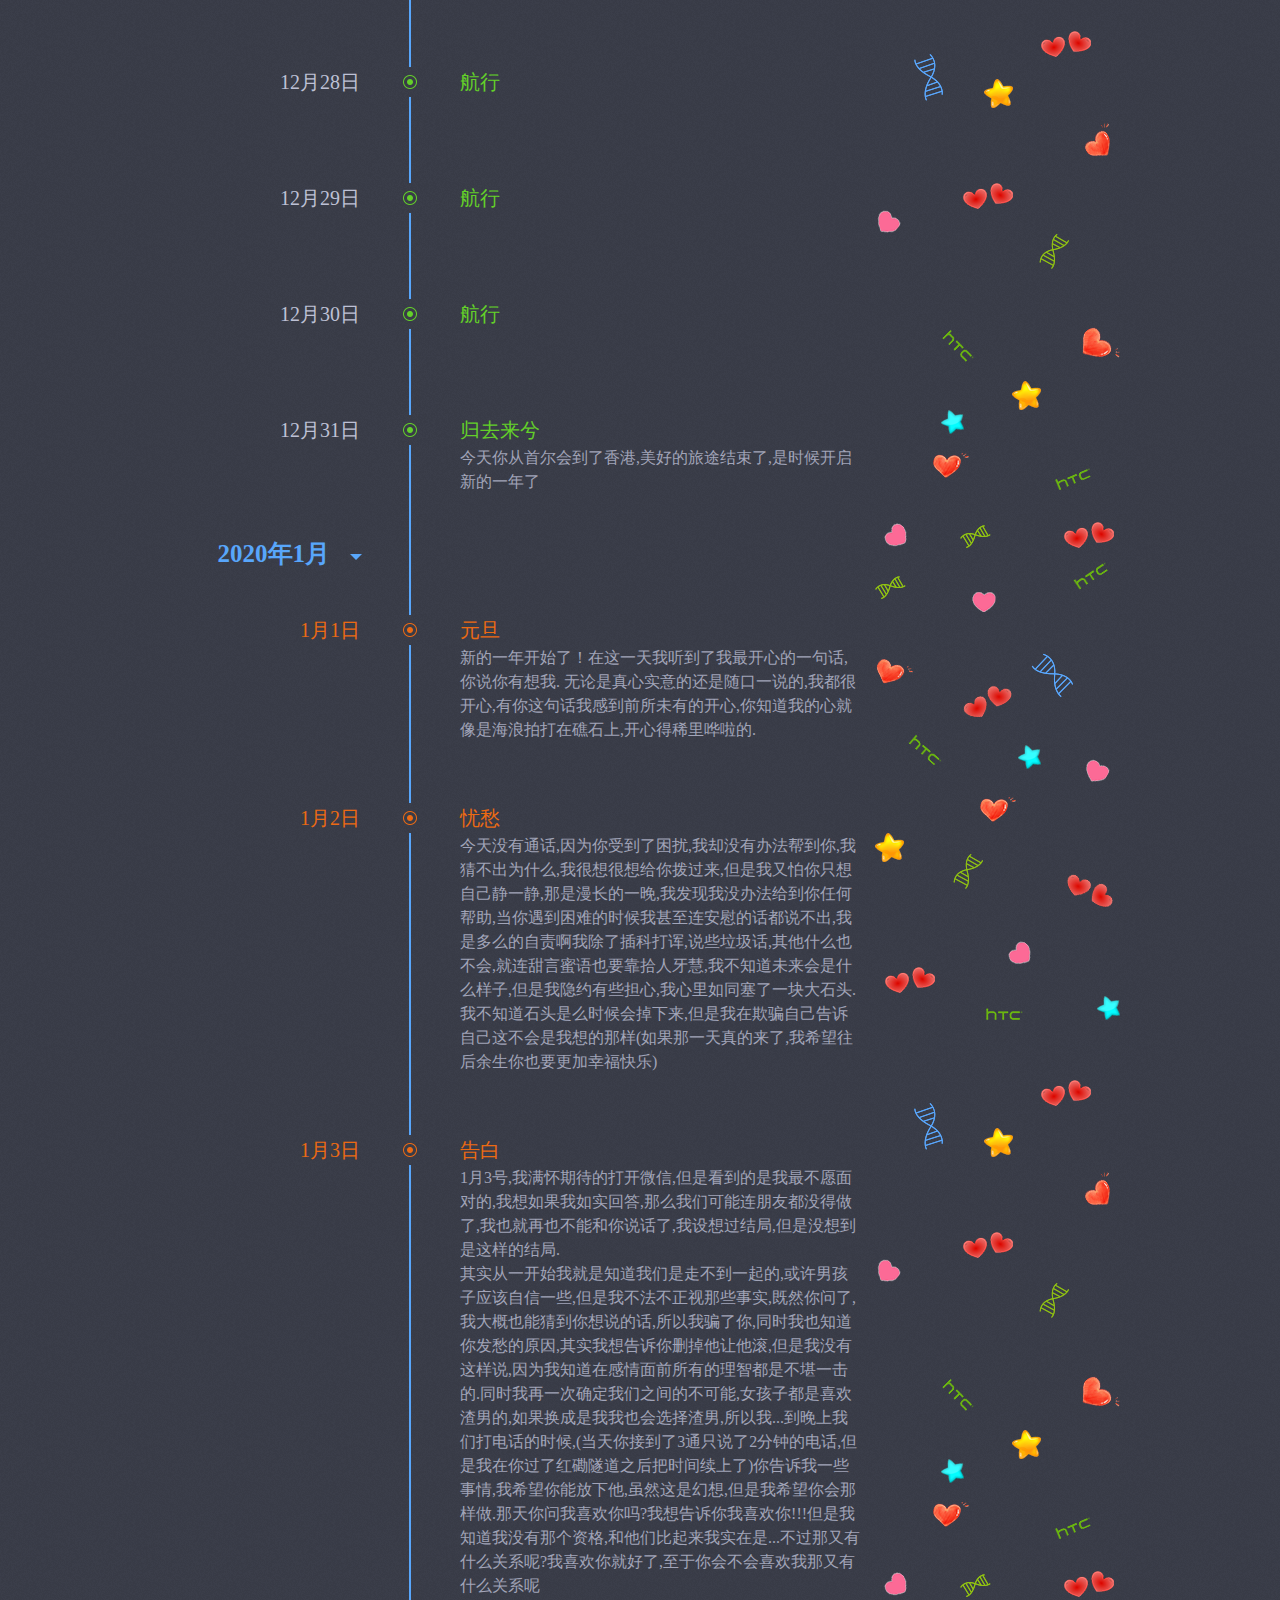
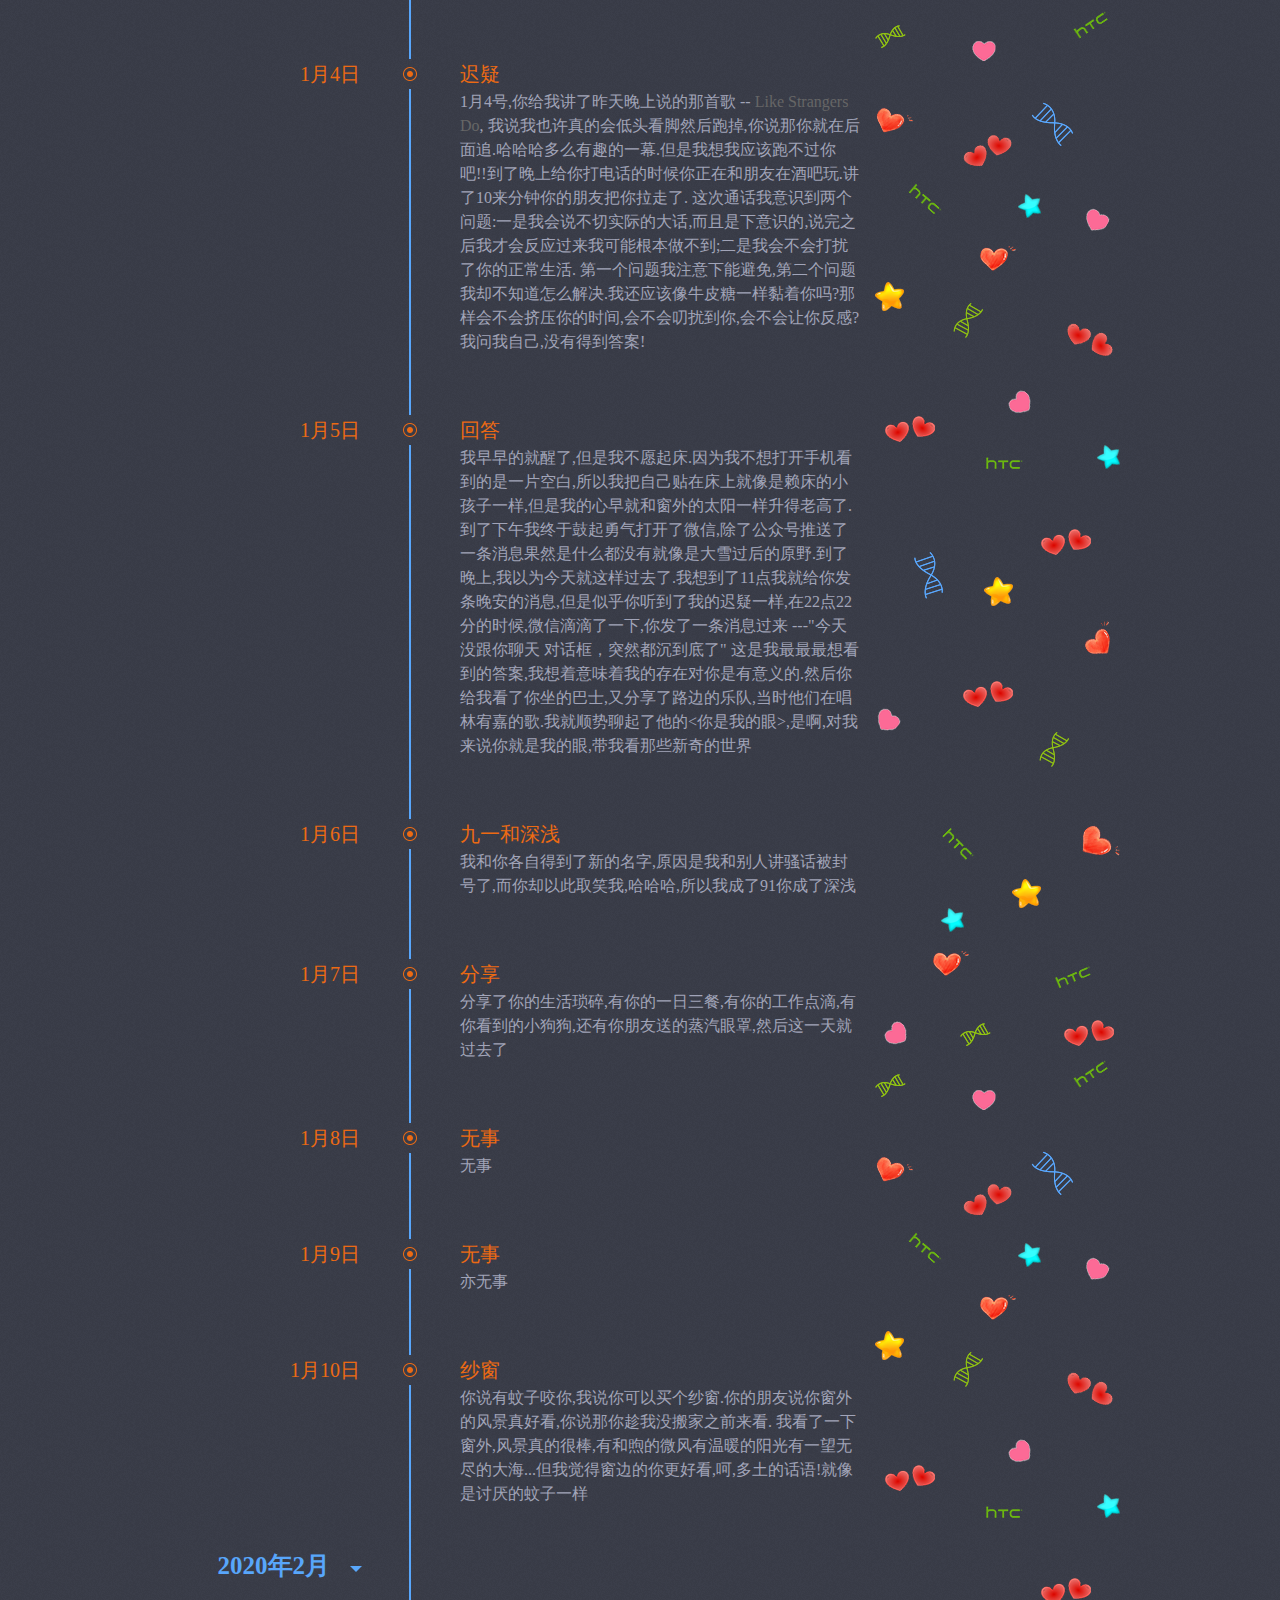
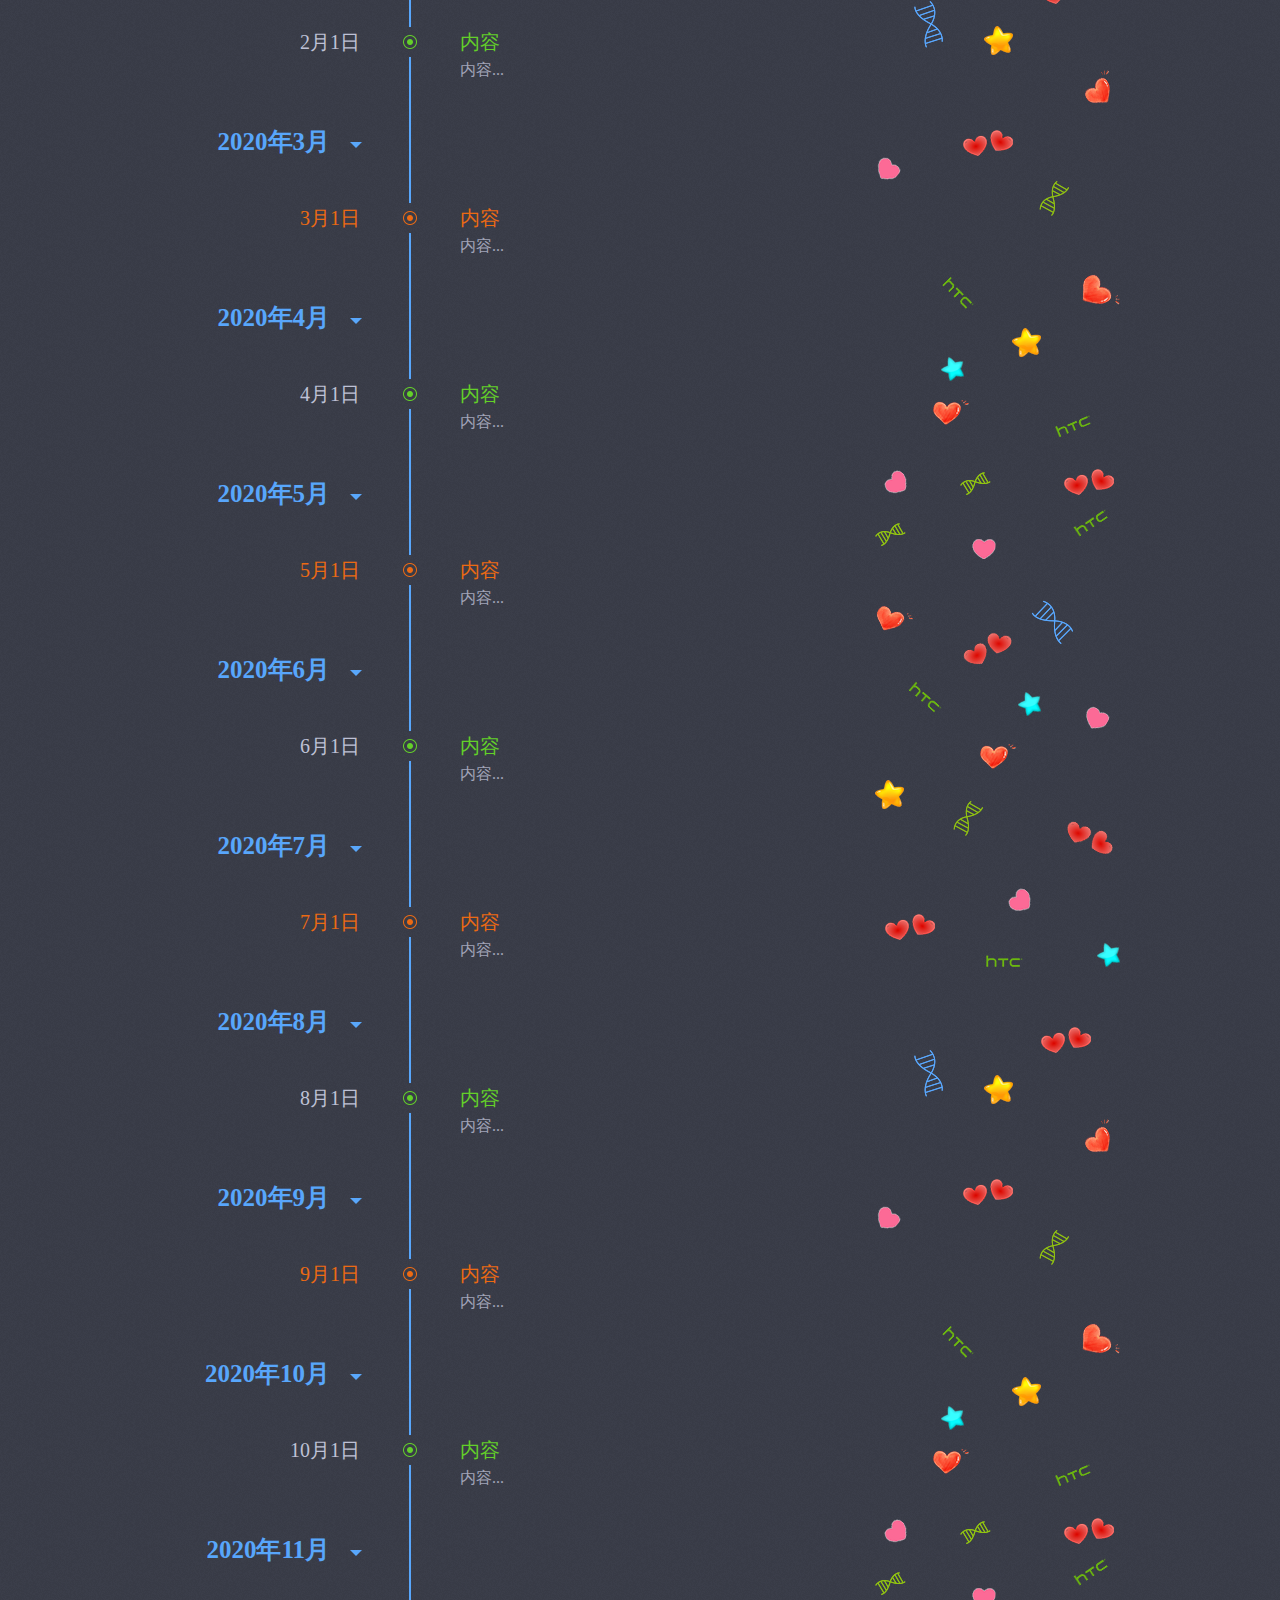
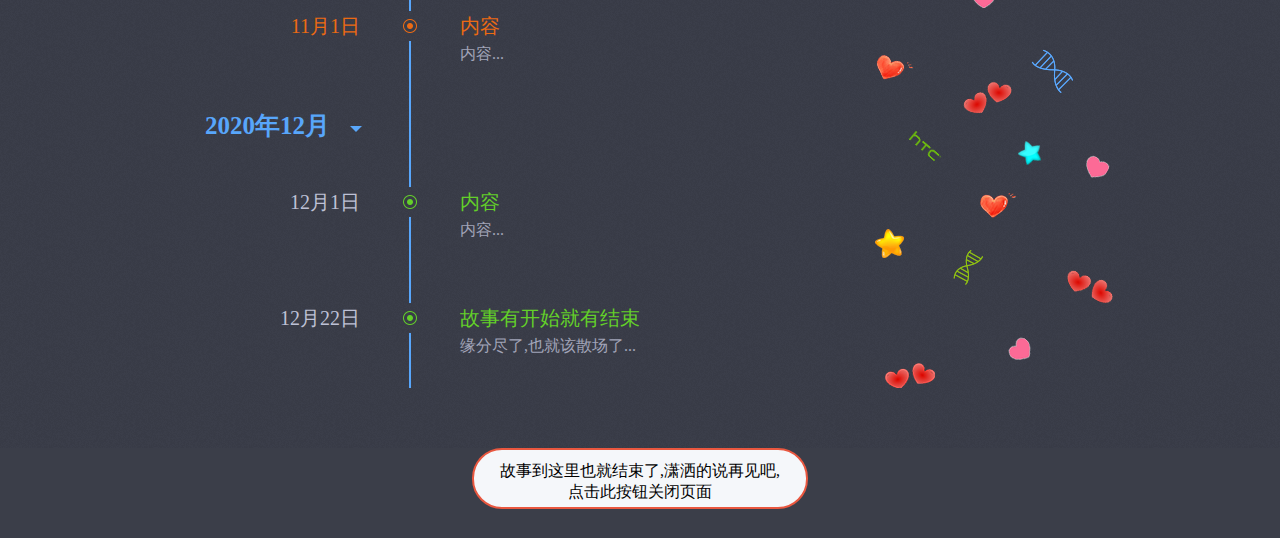
==== commit 345647fb: "1-10" ====
--- a/index.html
+++ b/index.html
@@ -65,7 +65,47 @@
                     <p class="intro">航行</p>
                     <p class="version">&nbsp;</p>
                     <div class="more">
-                        <p>今天你要去首尔了。到了下午3点半你安全抵达，并分享了你美美的自拍和机场的蓝天，北方真冷啊！当晚你们去吃了看起来超辣的章鱼拌饭，在北方这样的食物才足够暖和。舟车劳顿</p>
+                        <p>今天你要去首尔了。到了下午3点半你安全抵达，并分享了你美美的自拍和机场的蓝天，北方真冷啊！当晚你们去吃了看起来超辣的章鱼拌饭，在北方这样的食物才足够暖和。舟车劳顿的你早早睡觉了</p>
+                    </div>
+                </li>
+				<li class="cls">
+                    <p class="date">12月27日</p>
+                    <p class="intro">航行</p>
+                    <p class="version">&nbsp;</p>
+                    <div class="more">
+                        <p></p>
+                    </div>
+                </li>
+				<li class="cls">
+                    <p class="date">12月28日</p>
+                    <p class="intro">航行</p>
+                    <p class="version">&nbsp;</p>
+                    <div class="more">
+                        <p></p>
+                    </div>
+                </li>
+				<li class="cls">
+                    <p class="date">12月29日</p>
+                    <p class="intro">航行</p>
+                    <p class="version">&nbsp;</p>
+                    <div class="more">
+                        <p></p>
+                    </div>
+                </li>
+				<li class="cls">
+                    <p class="date">12月30日</p>
+                    <p class="intro">航行</p>
+                    <p class="version">&nbsp;</p>
+                    <div class="more">
+                        <p></p>
+                    </div>
+                </li>
+				<li class="cls">
+                    <p class="date">12月31日</p>
+                    <p class="intro">归去来兮</p>
+                    <p class="version">&nbsp;</p>
+                    <div class="more">
+                        <p>今天你从首尔会到了香港,美好的旅途结束了,是时候开启新的一年了</p>
                     </div>
                 </li>
             </ul>
@@ -125,6 +165,47 @@
                     <p class="version">&nbsp;</p>
                     <div class="more">
                         <p>
+						我和你各自得到了新的名字,原因是我和别人讲骚话被封号了,而你却以此取笑我,哈哈哈,所以我成了91你成了深浅
+						</p>
+                    </div>
+                </li>
+				<li class="cls highlight">
+                    <p class="date">1月7日</p>
+                    <p class="intro">分享</p>
+                    <p class="version">&nbsp;</p>
+                    <div class="more">
+                        <p>
+						分享了你的生活琐碎,有你的一日三餐,有你的工作点滴,有你看到的小狗狗,还有你朋友送的蒸汽眼罩,然后这一天就过去了
+						</p>
+                    </div>
+                </li>
+				<li class="cls highlight">
+                    <p class="date">1月8日</p>
+                    <p class="intro">无事</p>
+                    <p class="version">&nbsp;</p>
+                    <div class="more">
+                        <p>
+						无事
+						</p>
+                    </div>
+                </li>
+				<li class="cls highlight">
+                    <p class="date">1月9日</p>
+                    <p class="intro">无事</p>
+                    <p class="version">&nbsp;</p>
+                    <div class="more">
+                        <p>
+						亦无事
+						</p>
+                    </div>
+                </li>
+				<li class="cls highlight">
+                    <p class="date">1月10日</p>
+                    <p class="intro">纱窗</p>
+                    <p class="version">&nbsp;</p>
+                    <div class="more">
+                        <p>
+						你说有蚊子咬你,我说你可以买个纱窗.你的朋友说你窗外的风景真好看,你说那你趁我没搬家之前来看. 我看了一下窗外,风景真的很棒,有和煦的微风有温暖的阳光有一望无尽的大海...但我觉得窗边的你更好看,呵,多土的话语!就像是讨厌的蚊子一样
 						</p>
                     </div>
                 </li>
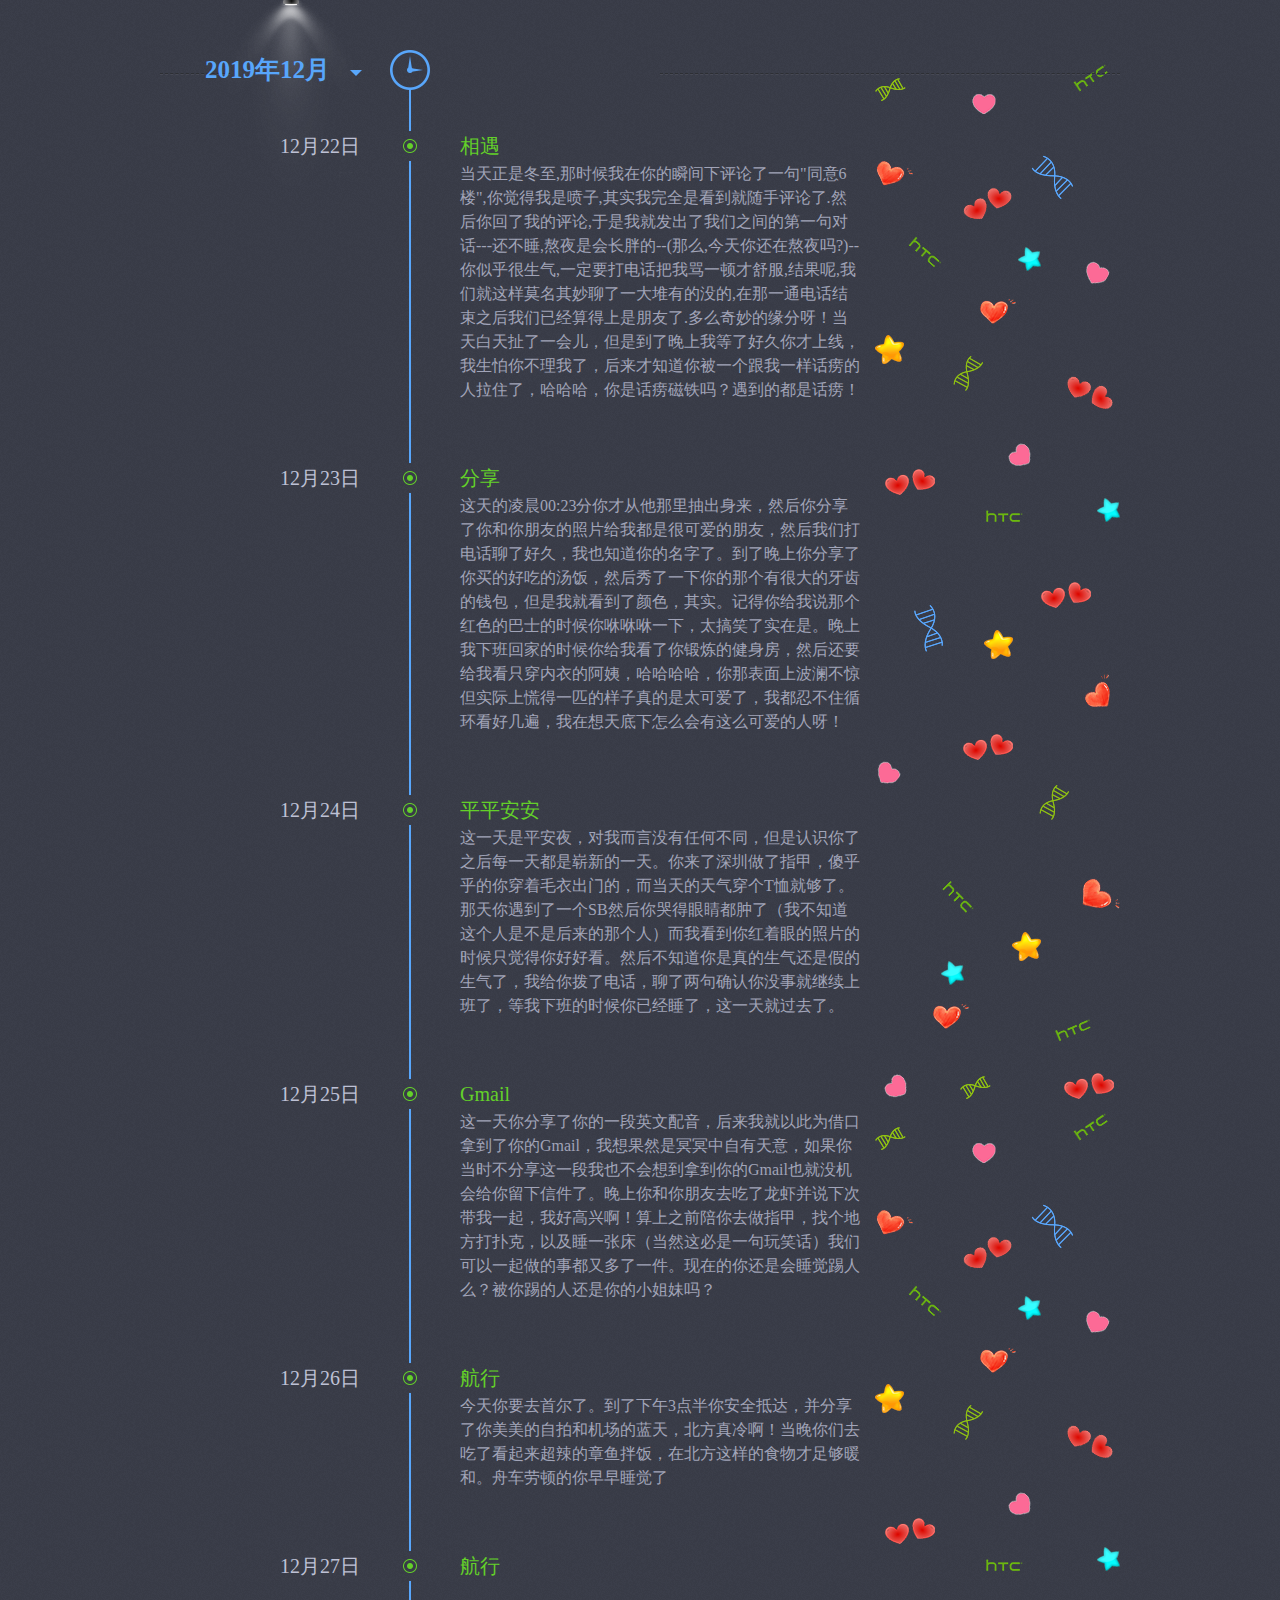
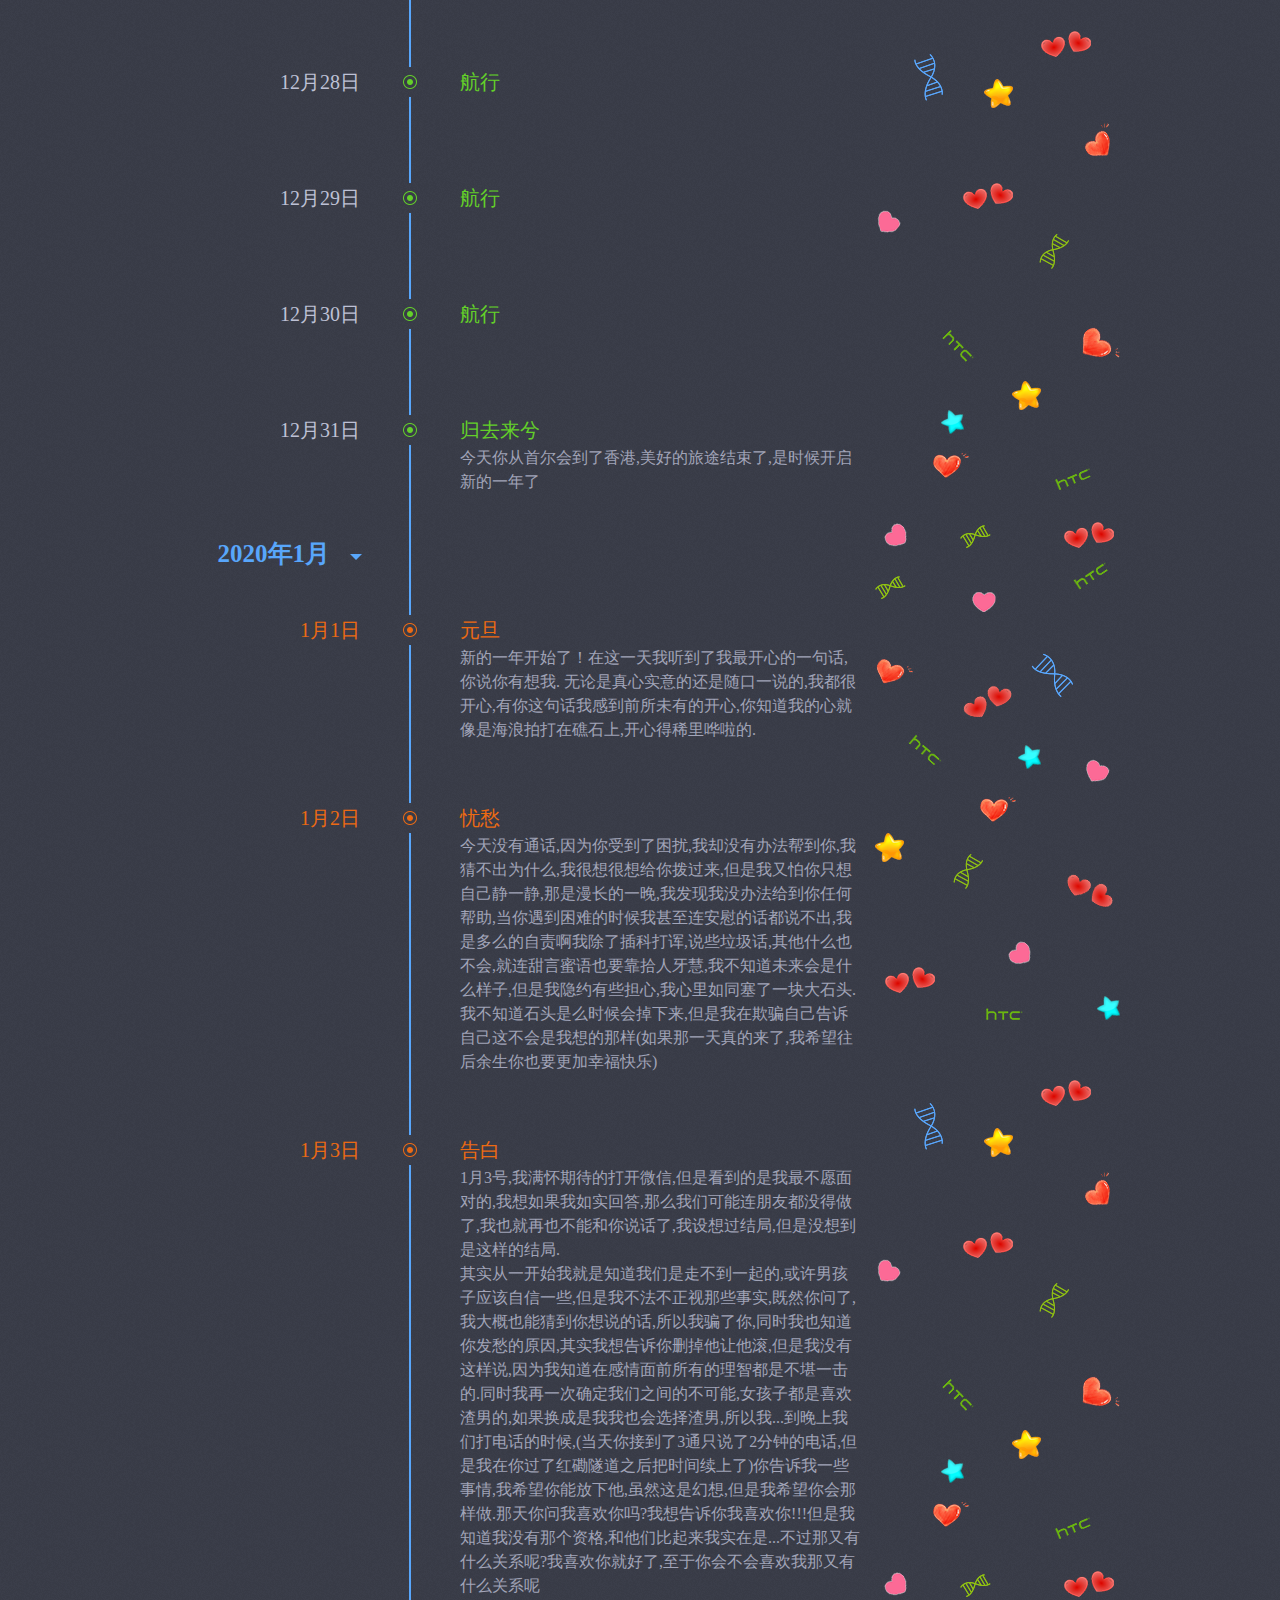
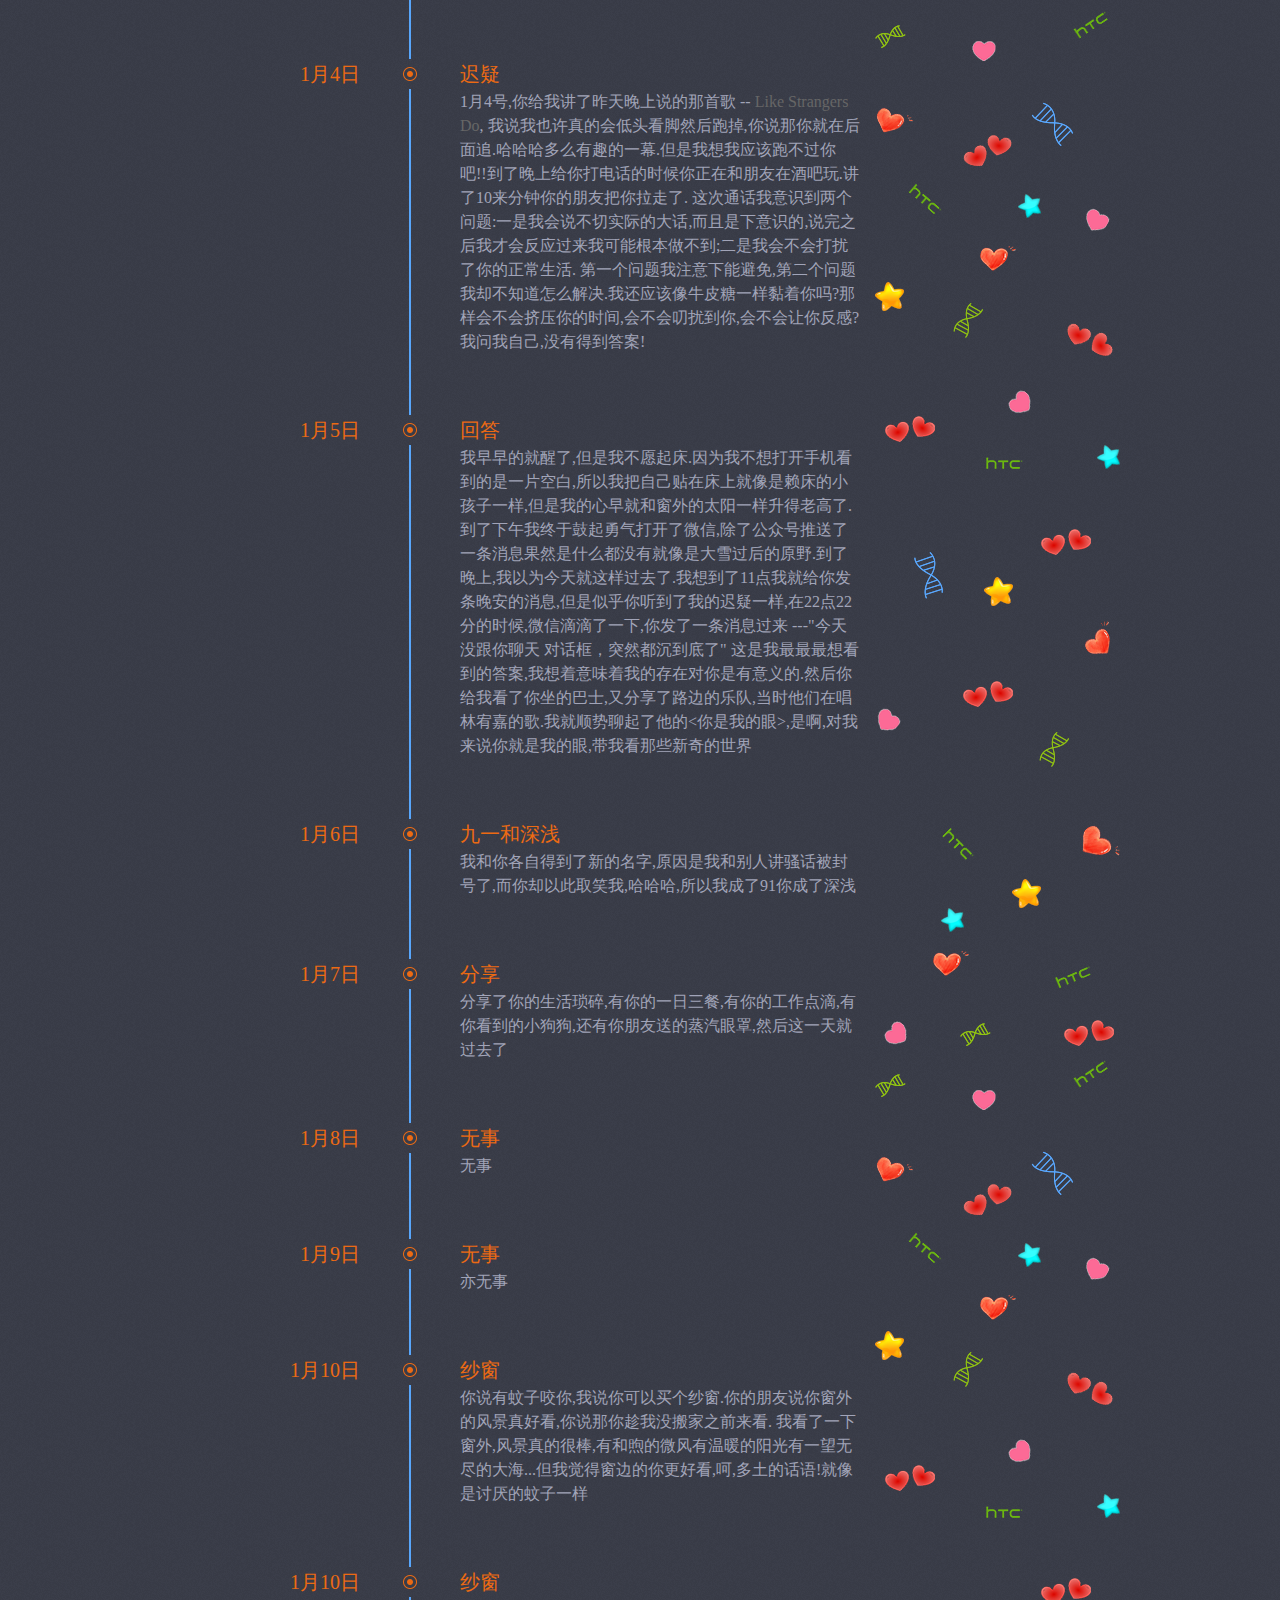
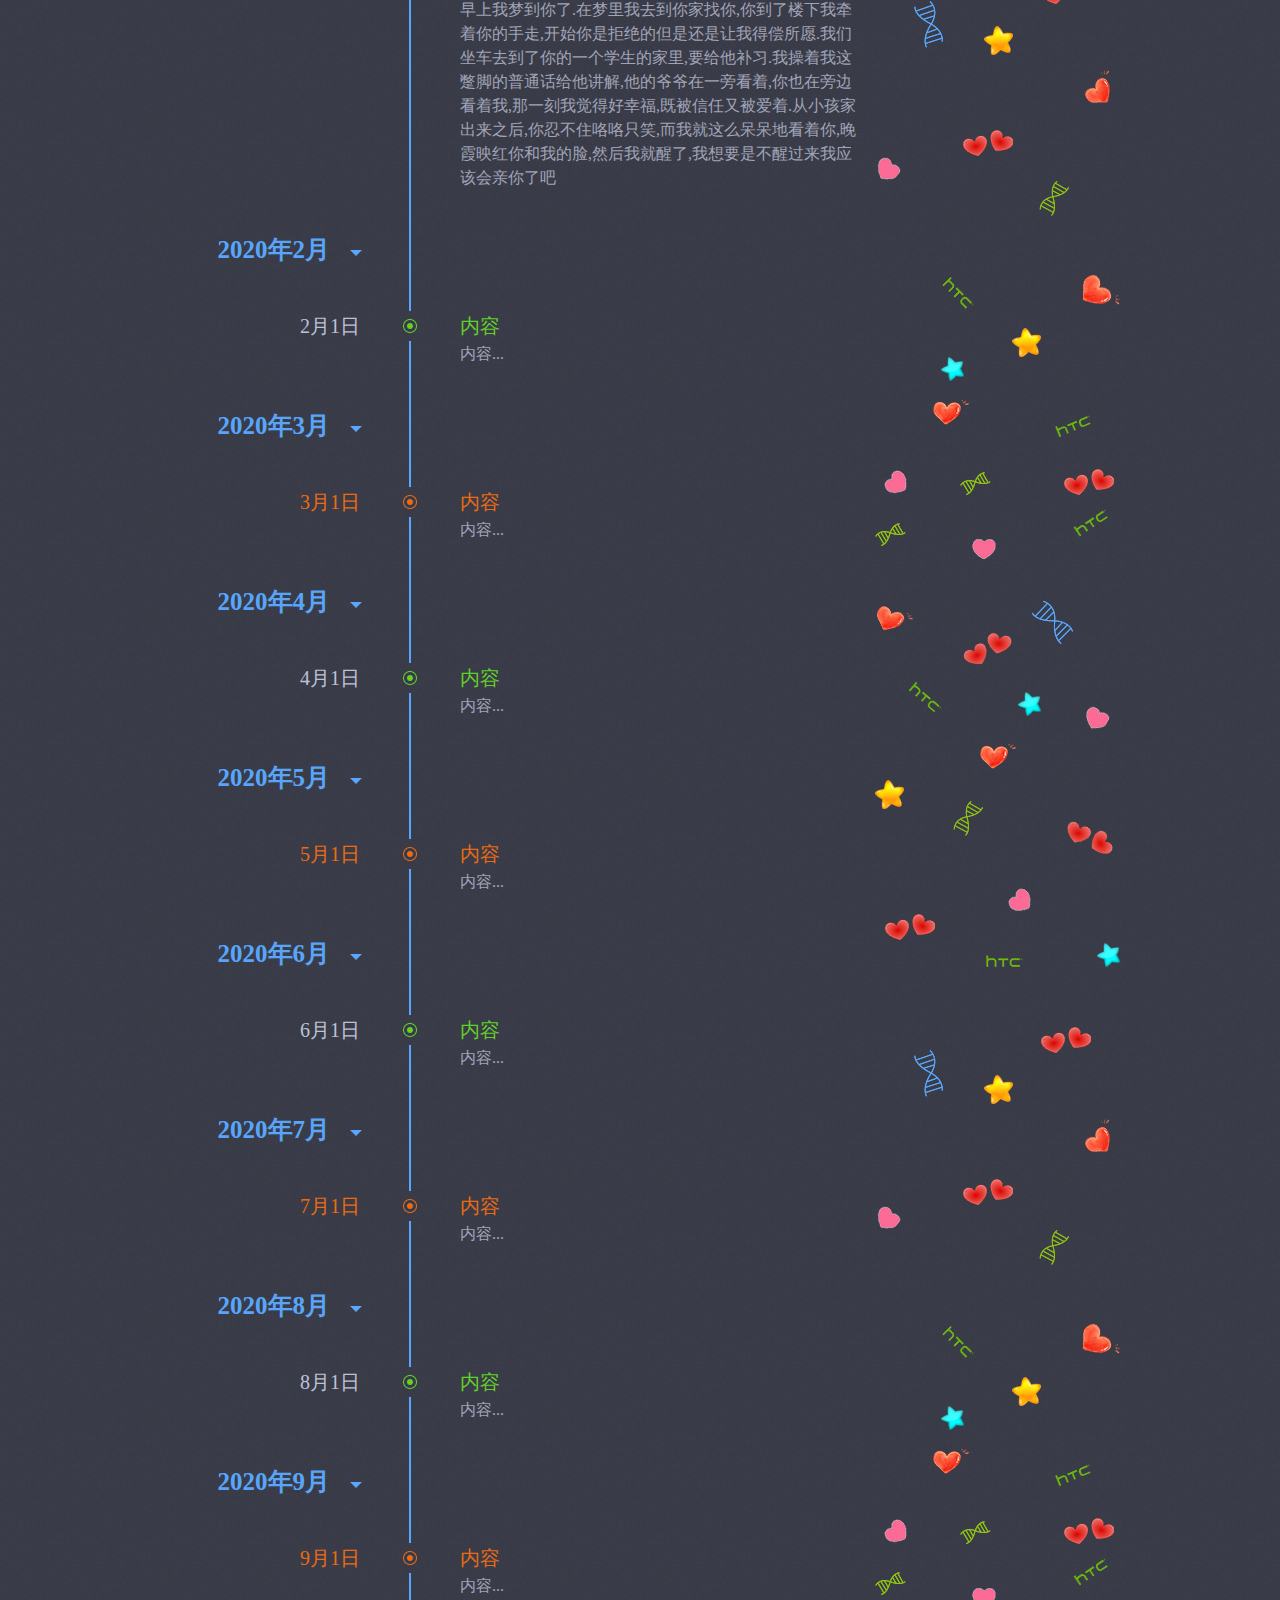
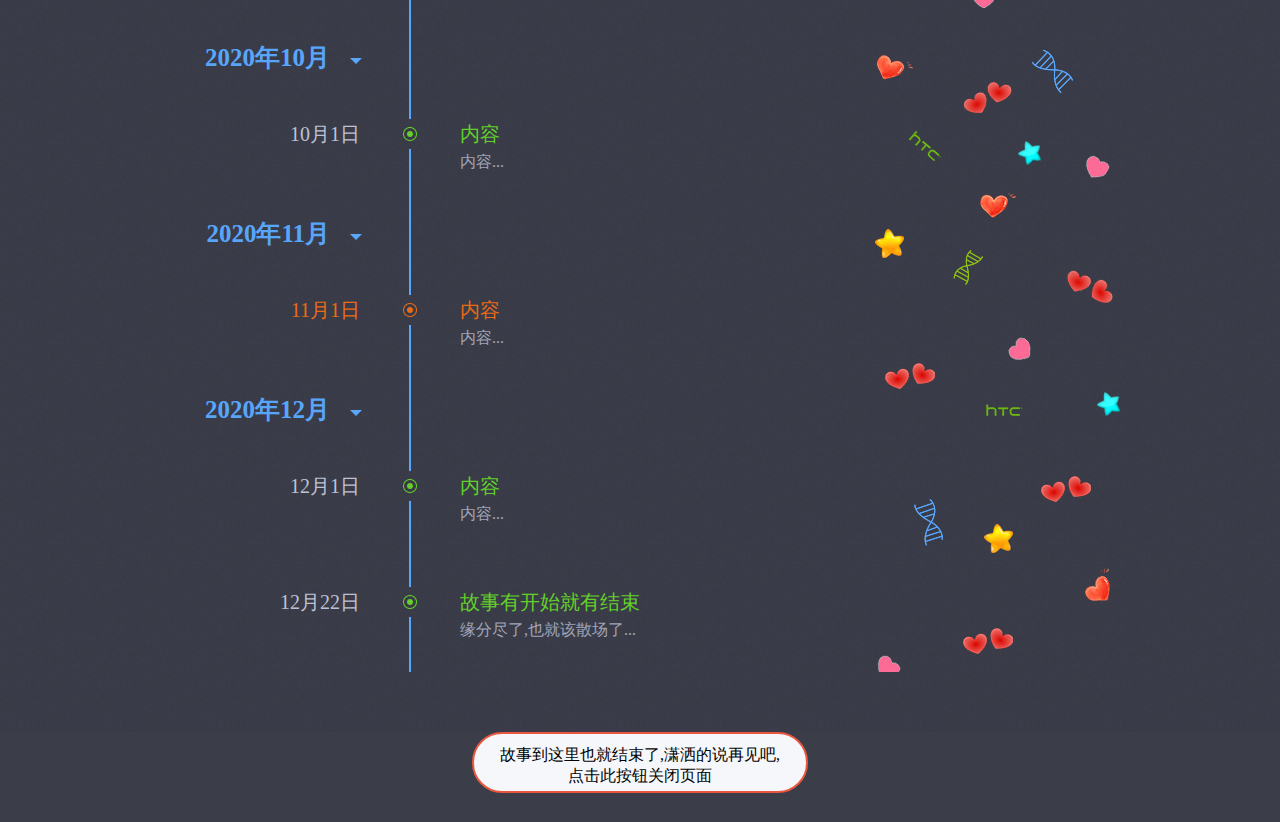
==== commit d7d87f93: "1-11梦" ====
--- a/index.html
+++ b/index.html
@@ -206,6 +206,16 @@
                     <div class="more">
                         <p>
 						你说有蚊子咬你,我说你可以买个纱窗.你的朋友说你窗外的风景真好看,你说那你趁我没搬家之前来看. 我看了一下窗外,风景真的很棒,有和煦的微风有温暖的阳光有一望无尽的大海...但我觉得窗边的你更好看,呵,多土的话语!就像是讨厌的蚊子一样
+						</p>
+                    </div>
+                </li>
+				<li class="cls highlight">
+                    <p class="date">1月10日</p>
+                    <p class="intro">纱窗</p>
+                    <p class="version">&nbsp;</p>
+                    <div class="more">
+                        <p>
+						早上我梦到你了.在梦里我去到你家找你,你到了楼下我牵着你的手走,开始你是拒绝的但是还是让我得偿所愿.我们坐车去到了你的一个学生的家里,要给他补习.我操着我这蹩脚的普通话给他讲解,他的爷爷在一旁看着,你也在旁边看着我,那一刻我觉得好幸福,既被信任又被爱着.从小孩家出来之后,你忍不住咯咯只笑,而我就这么呆呆地看着你,晚霞映红你和我的脸,然后我就醒了,我想要是不醒过来我应该会亲你了吧
 						</p>
                     </div>
                 </li>
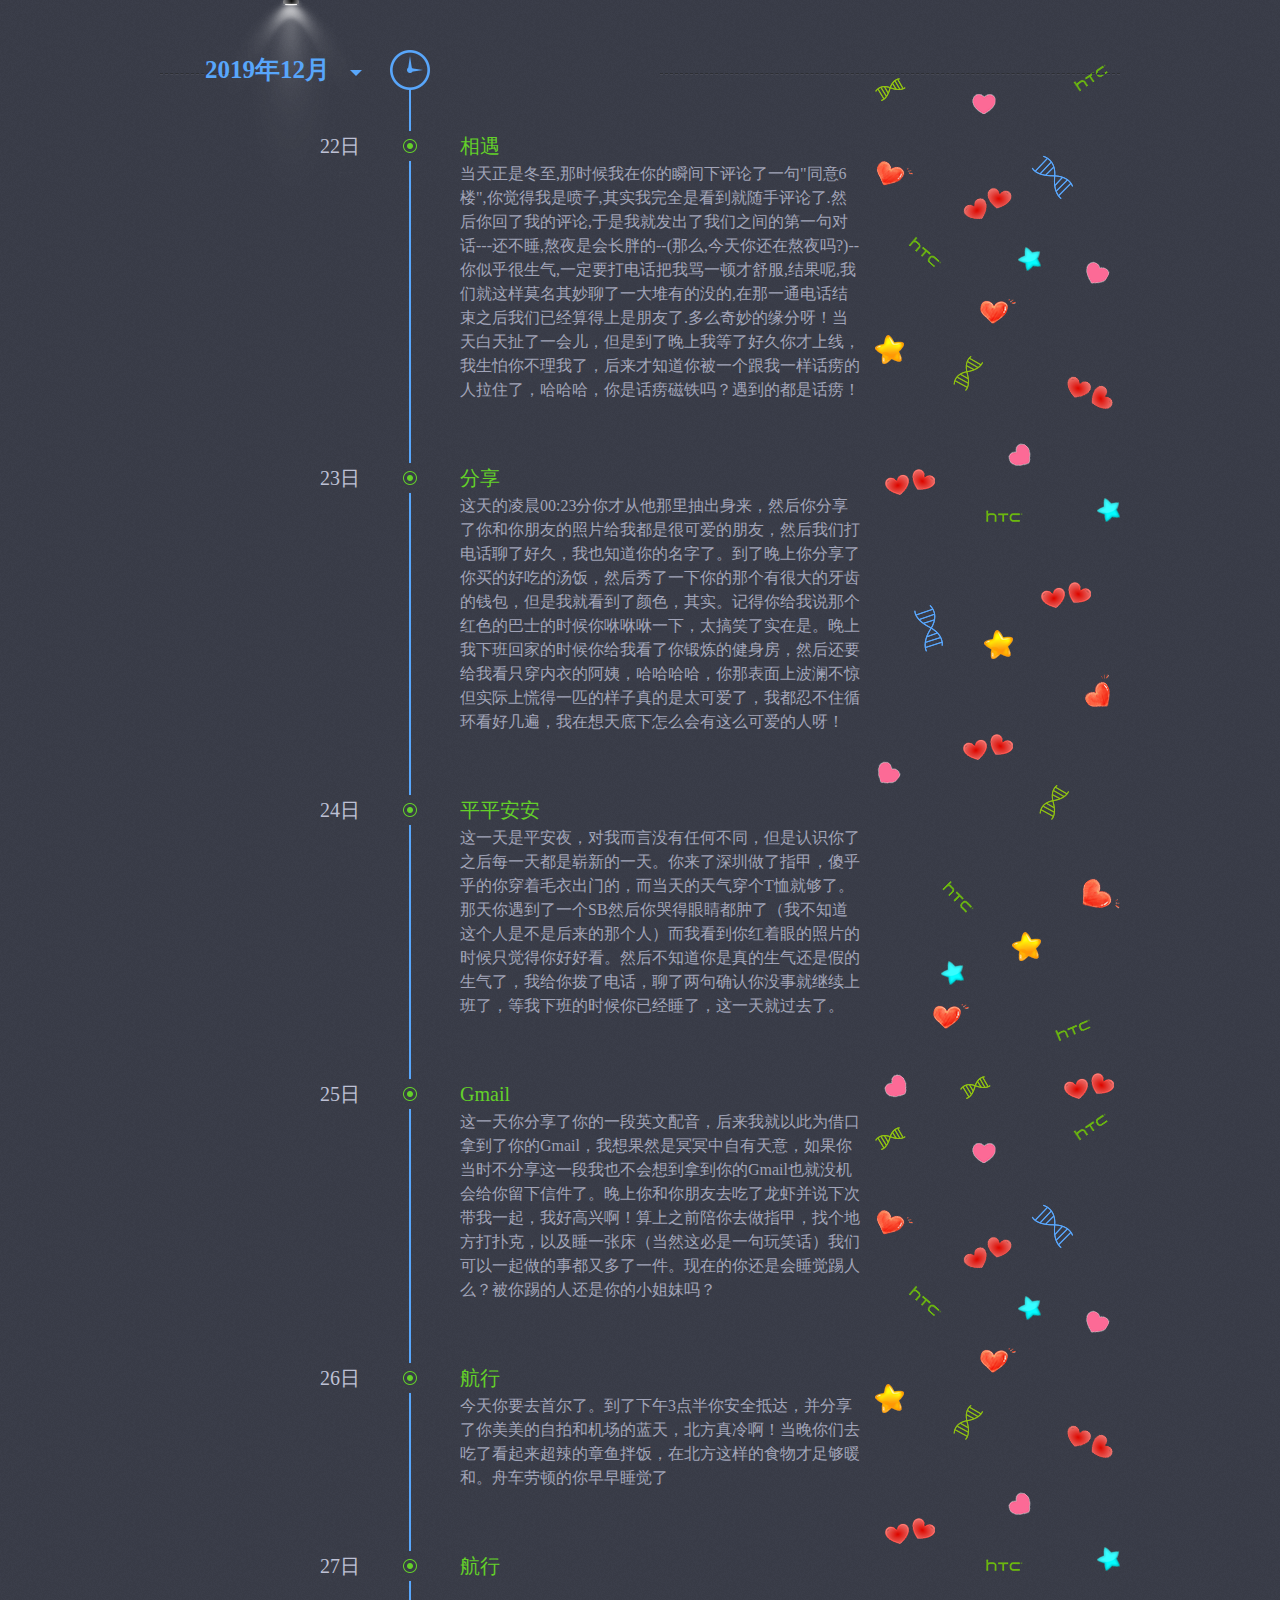
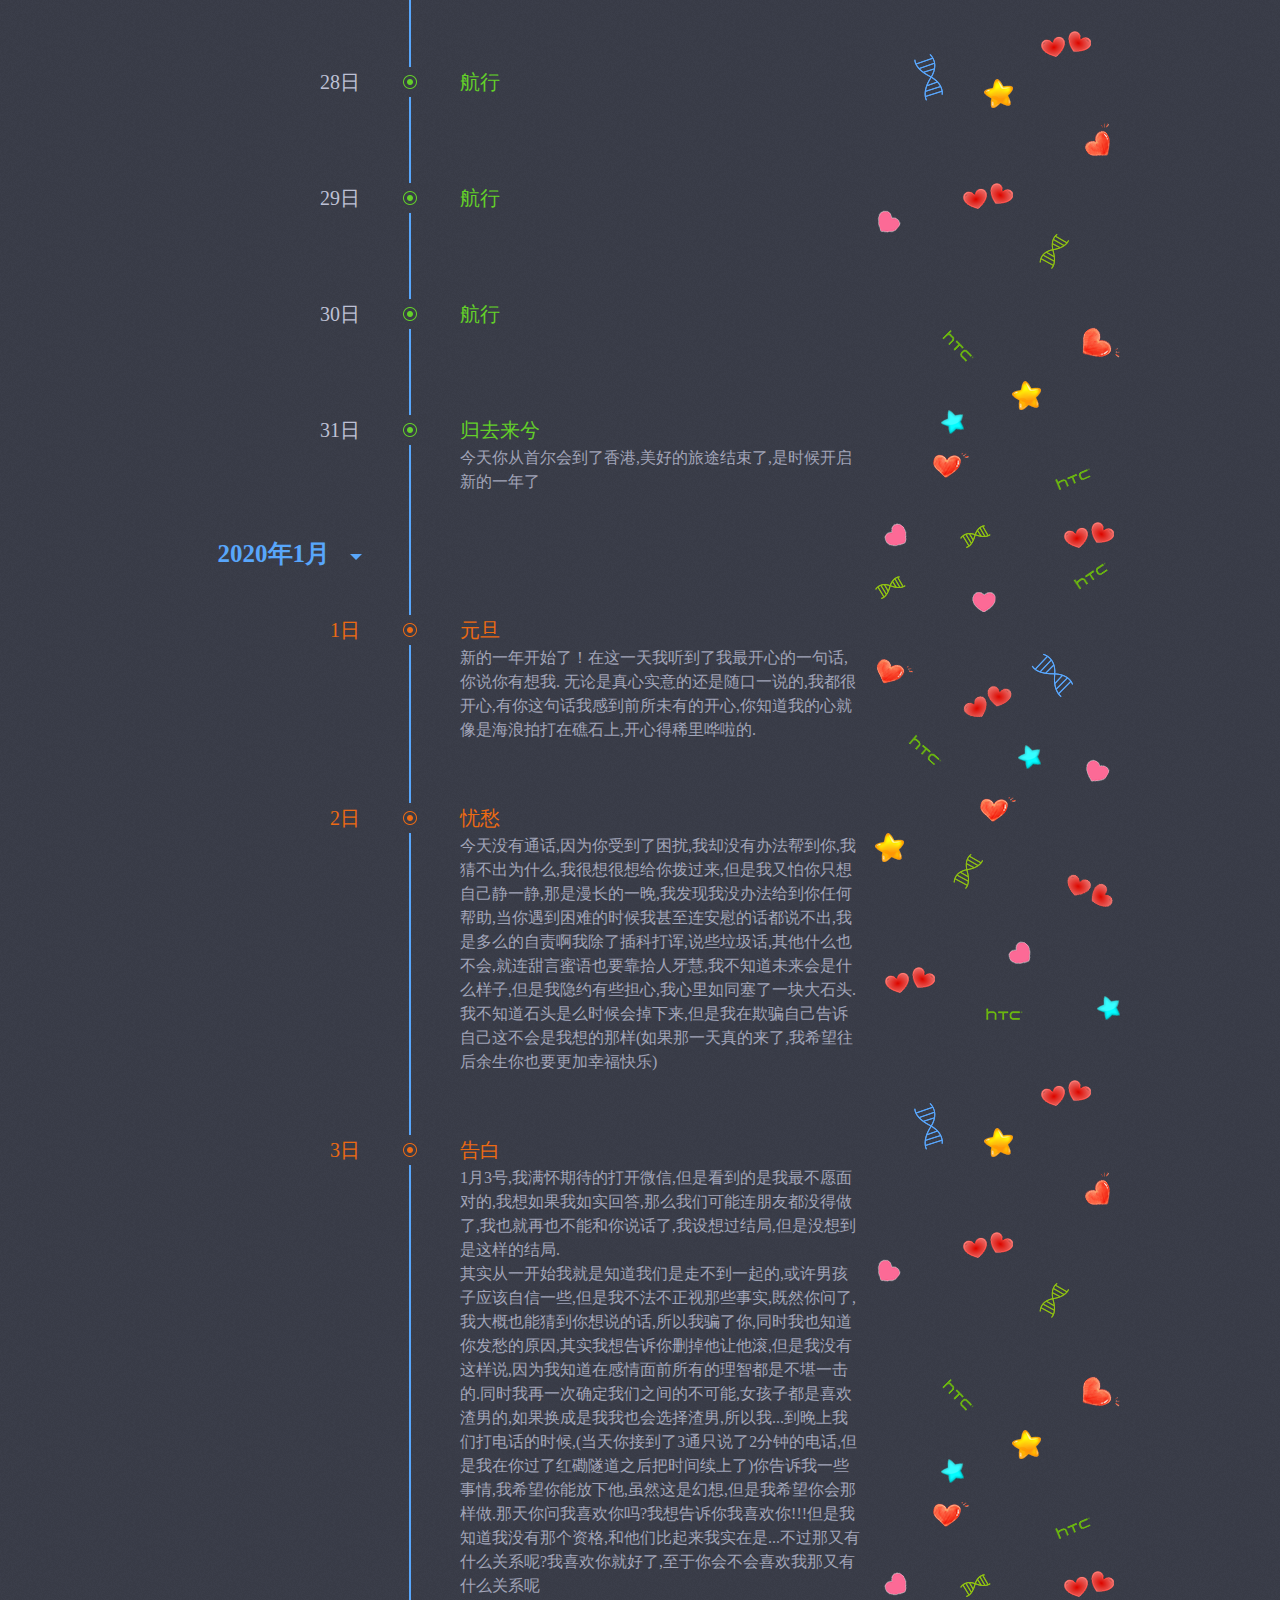
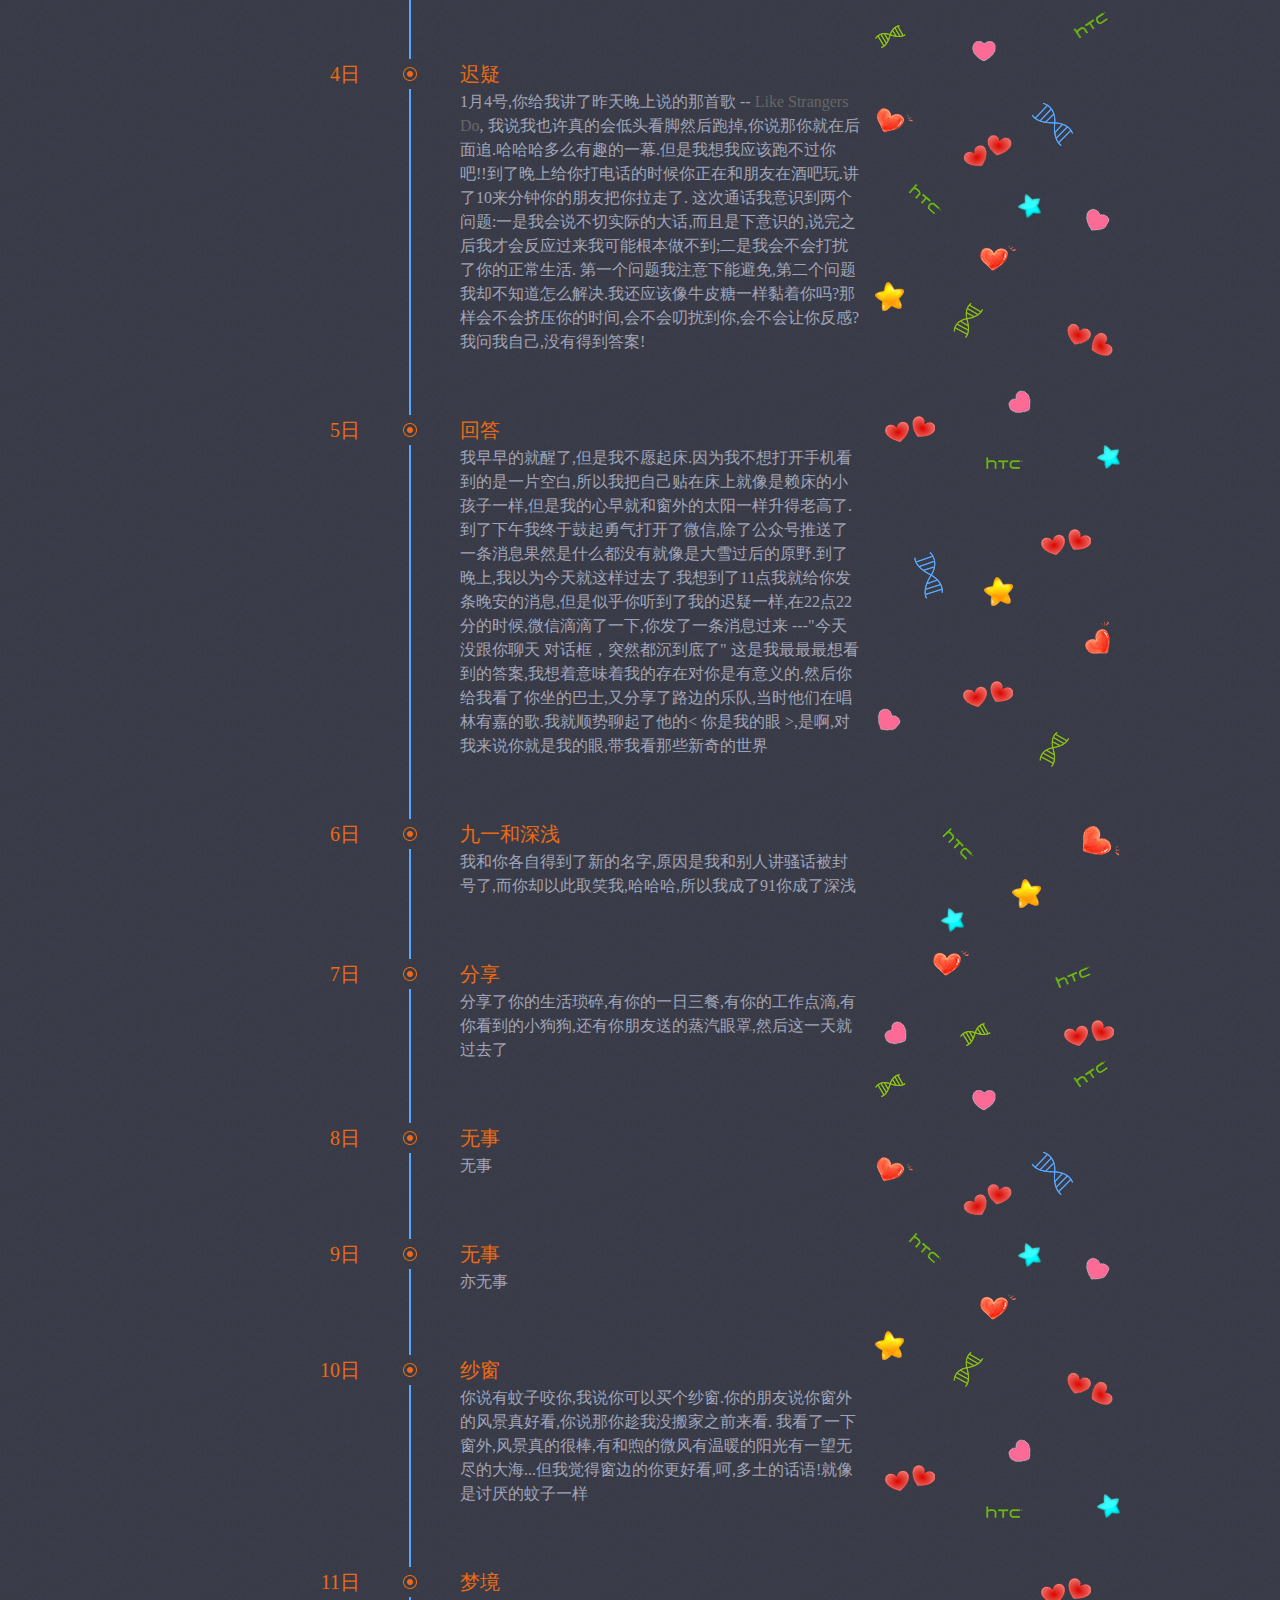
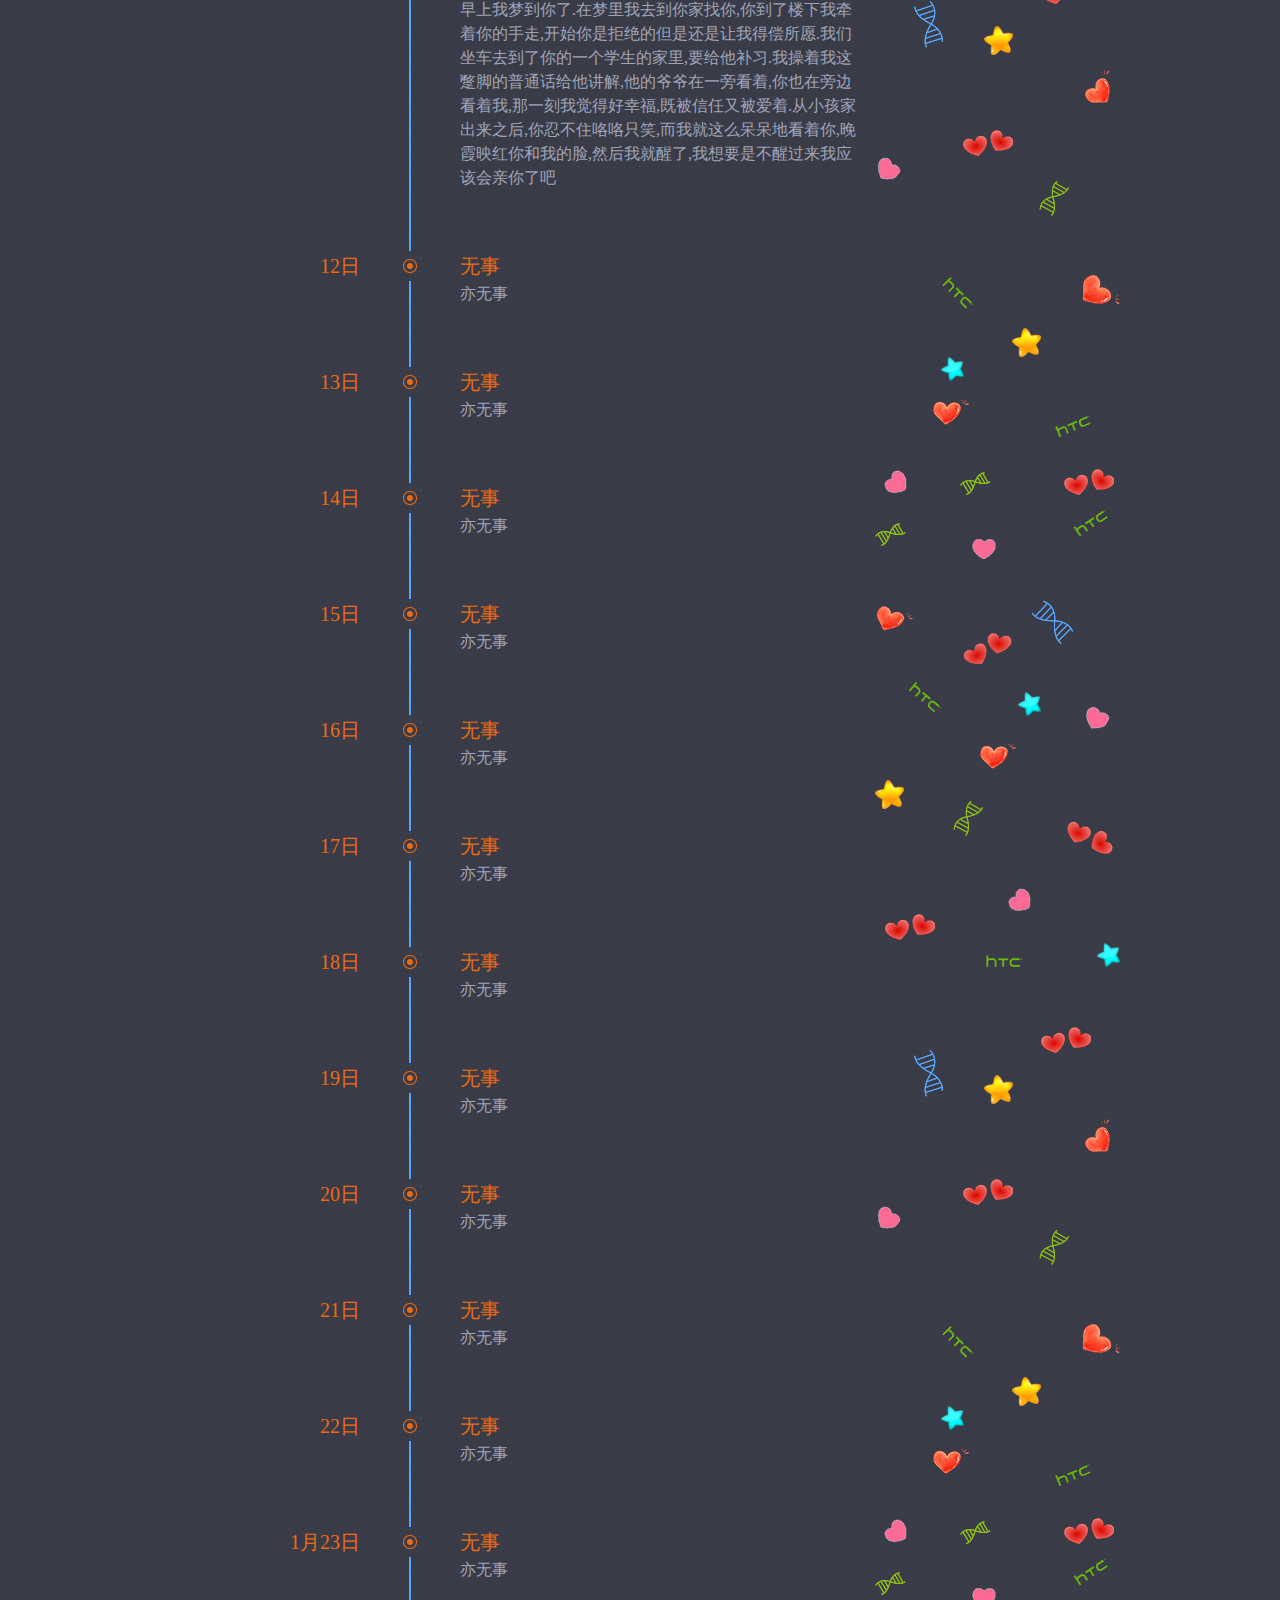
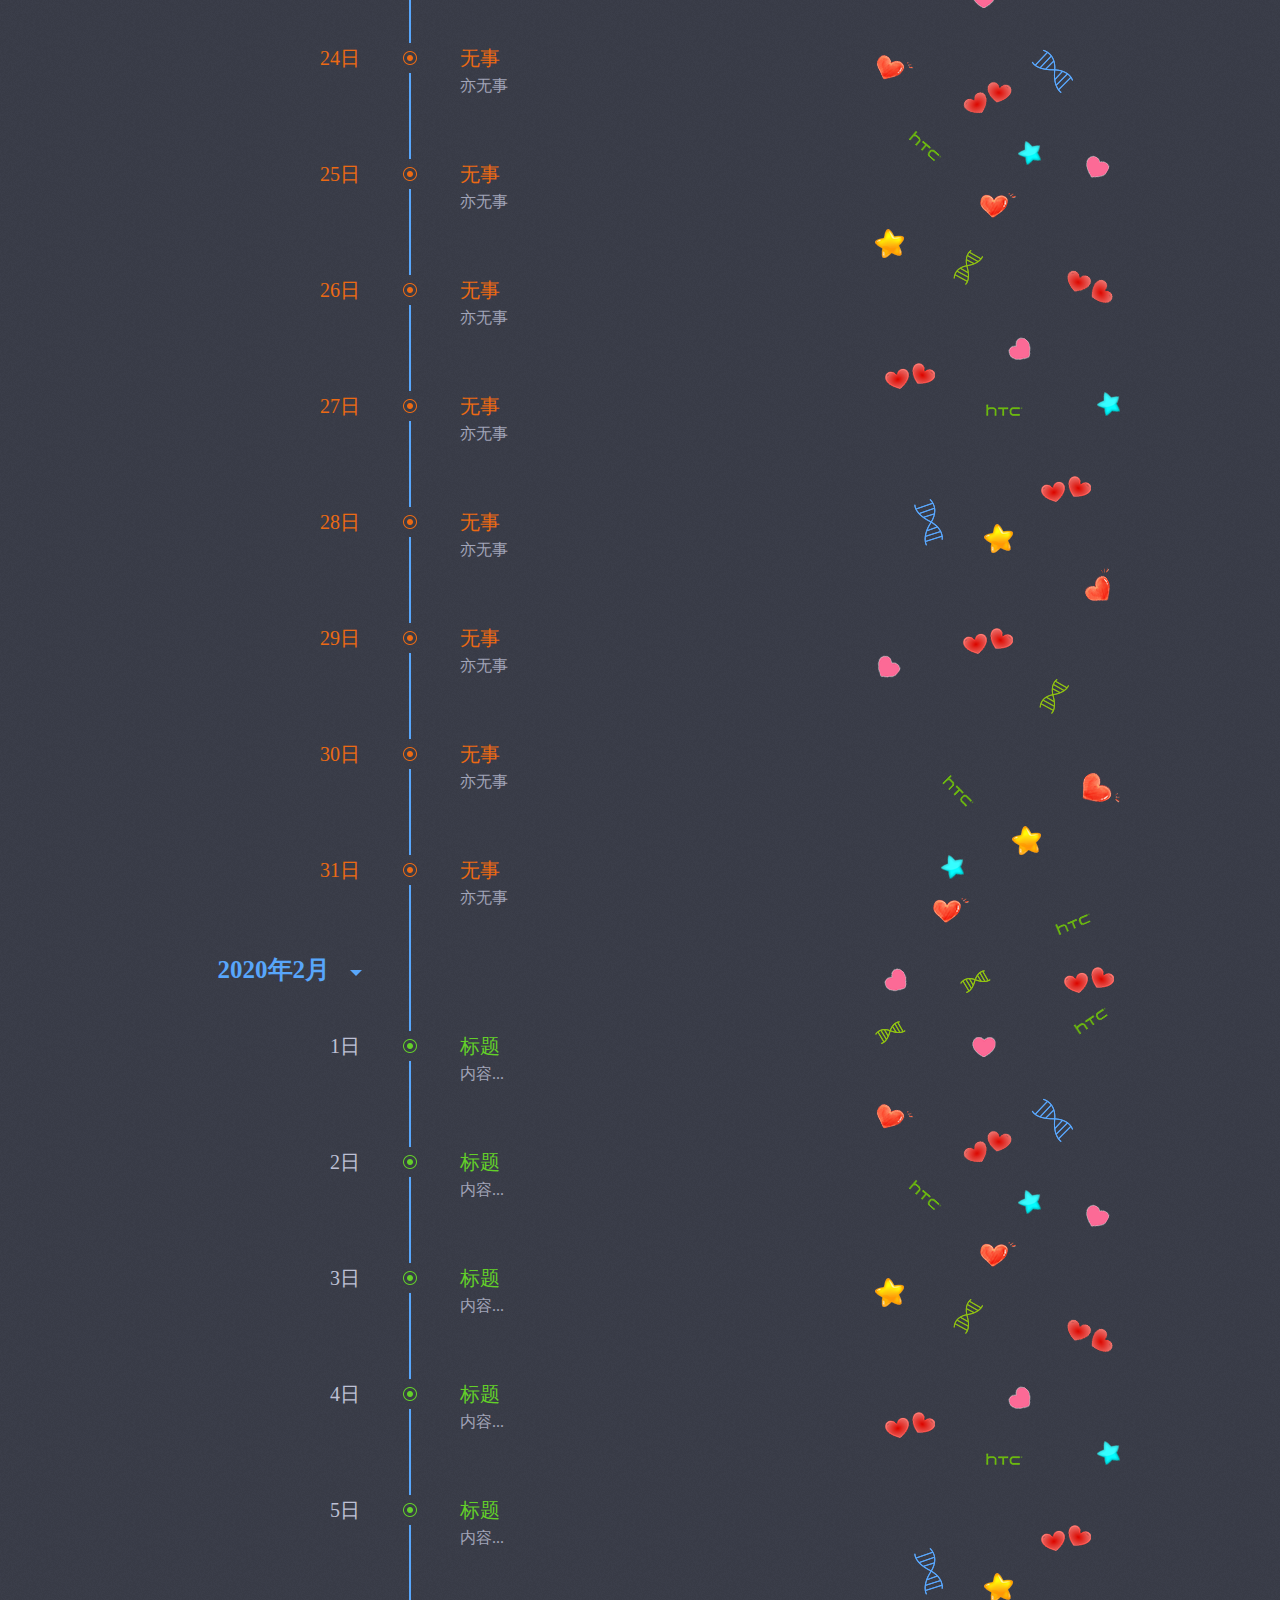
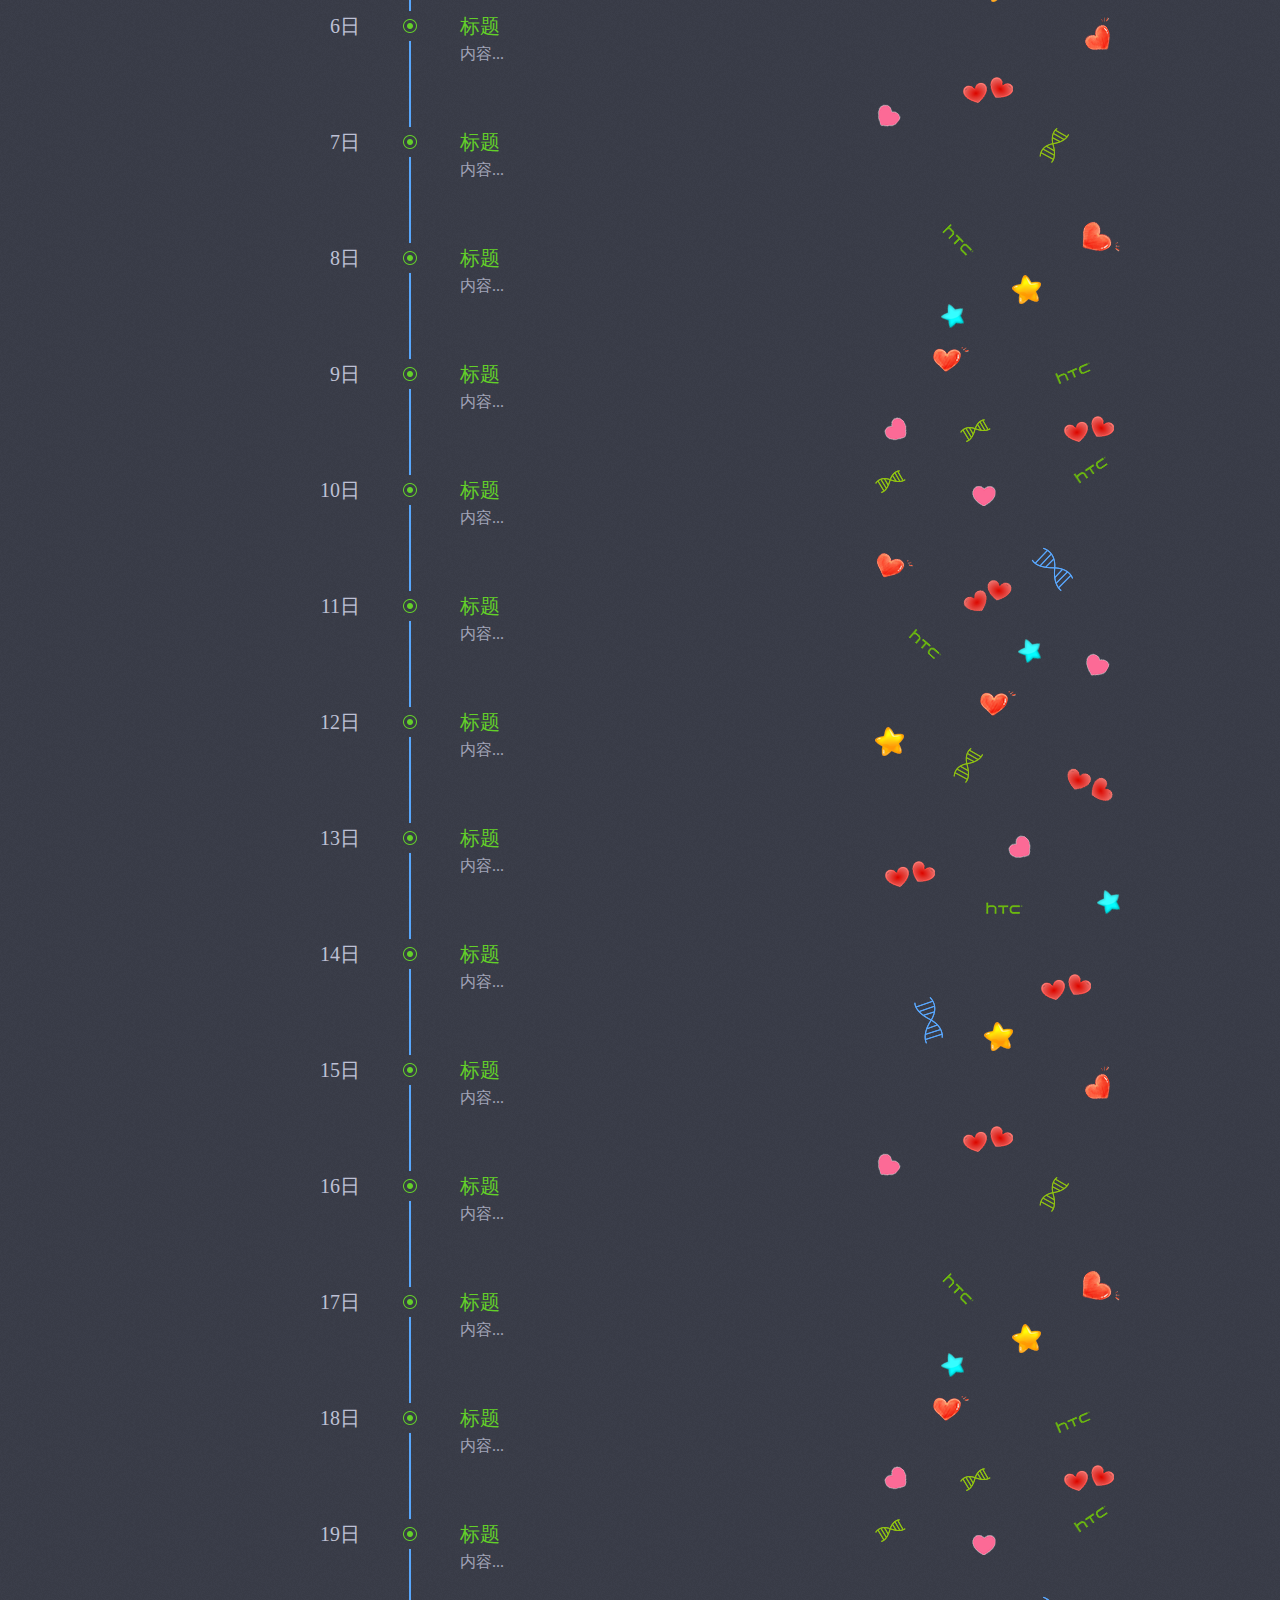
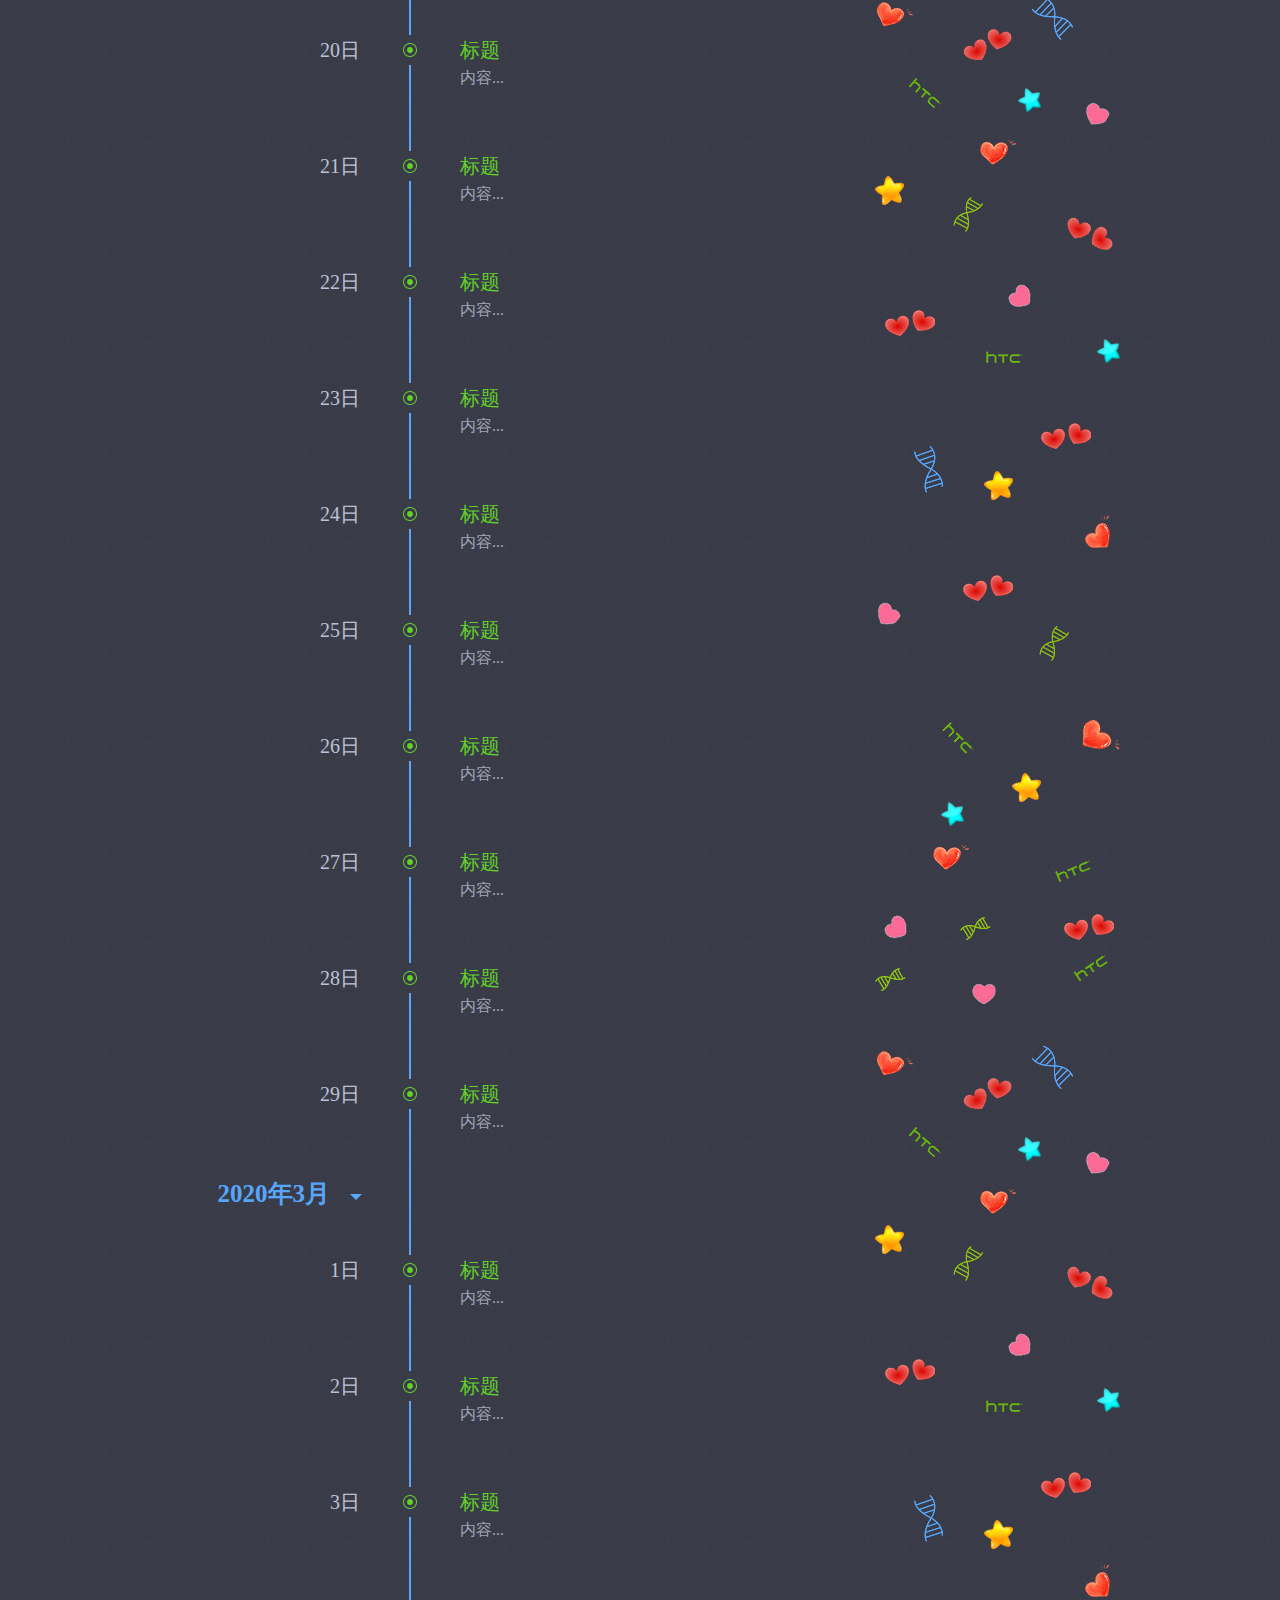
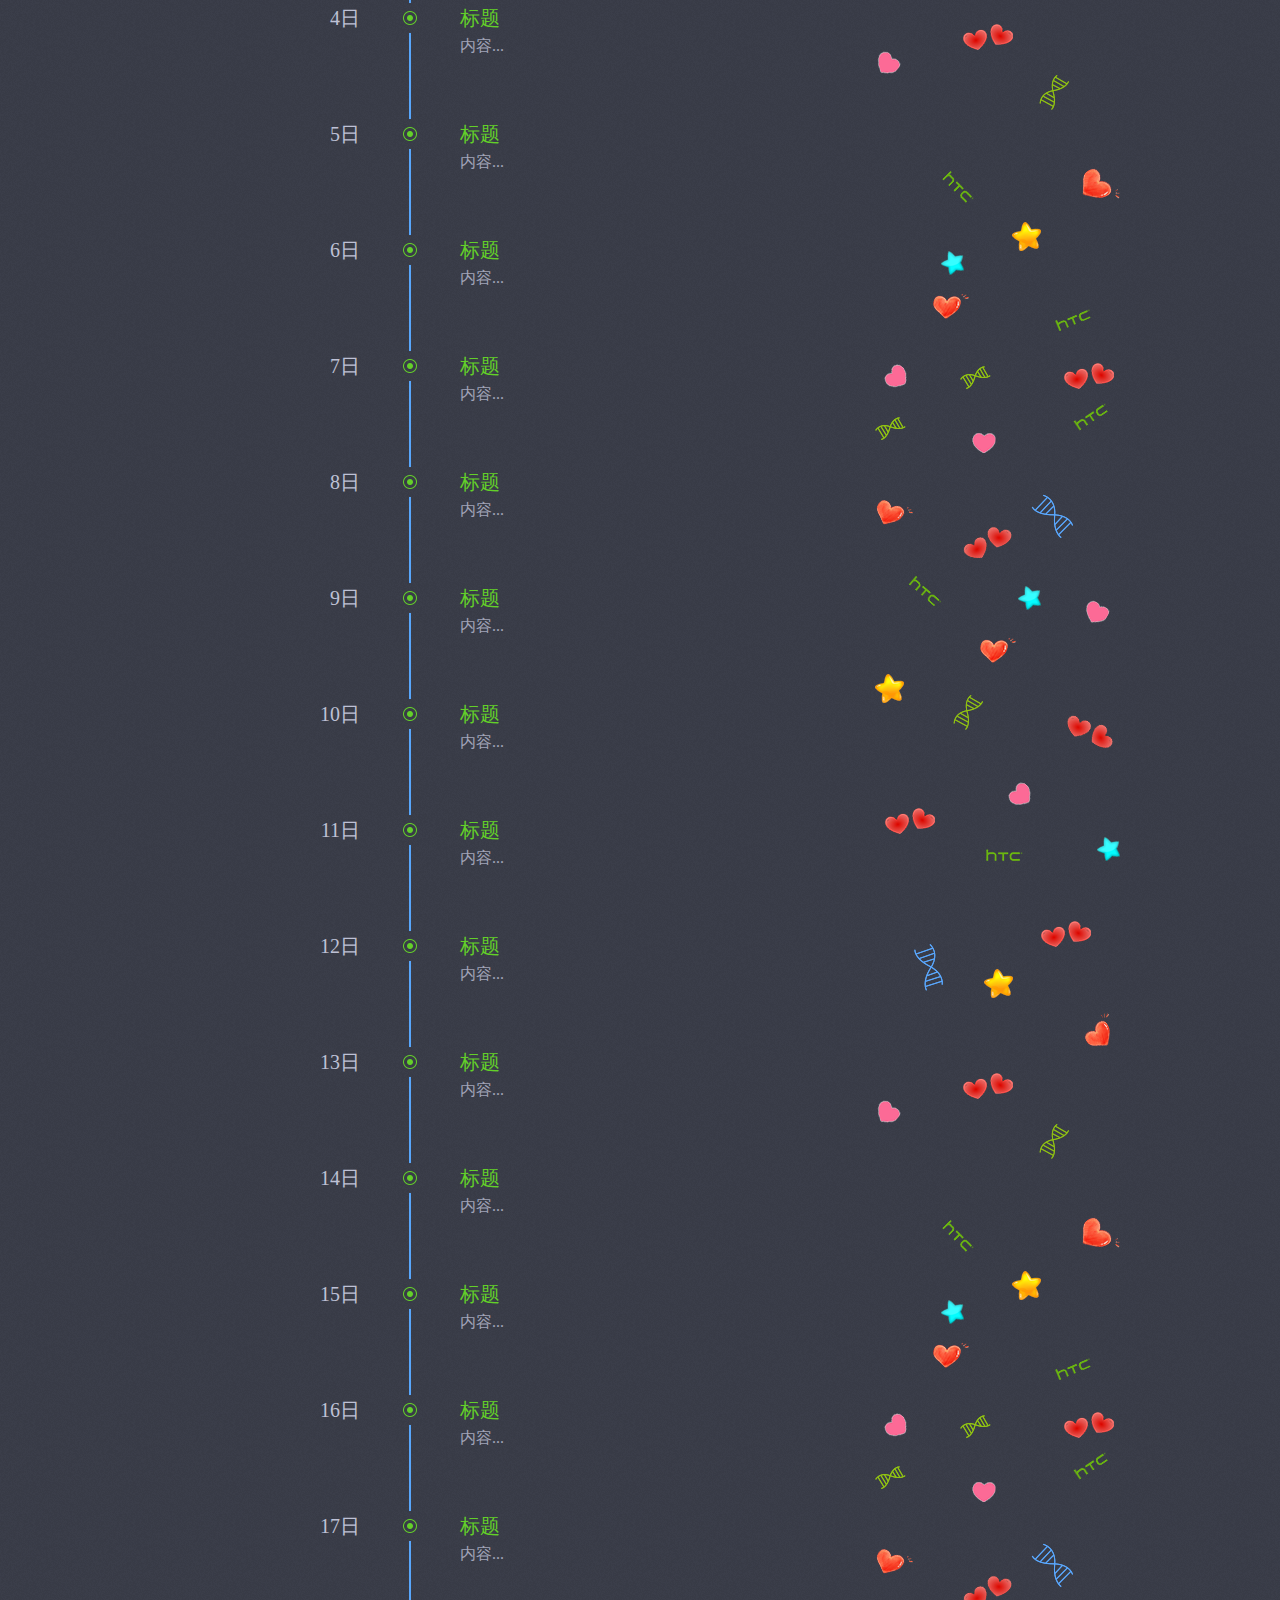
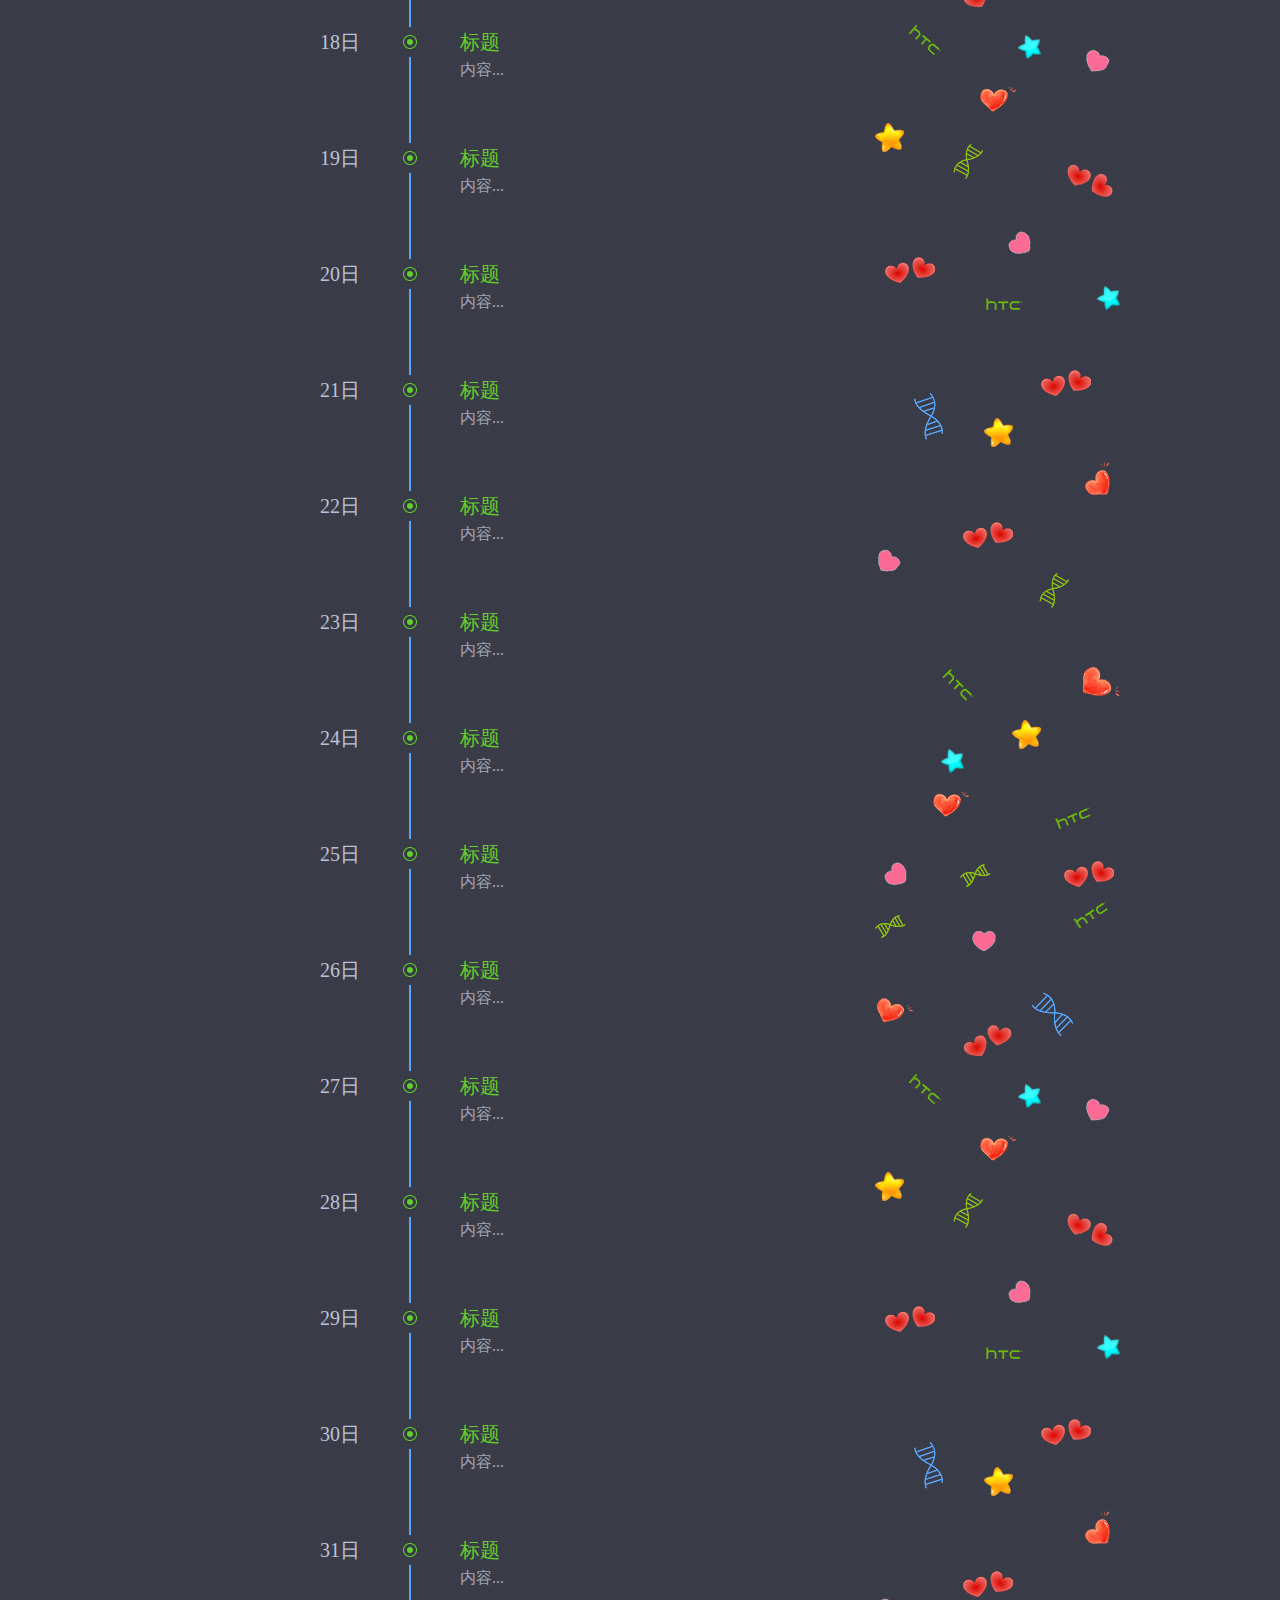
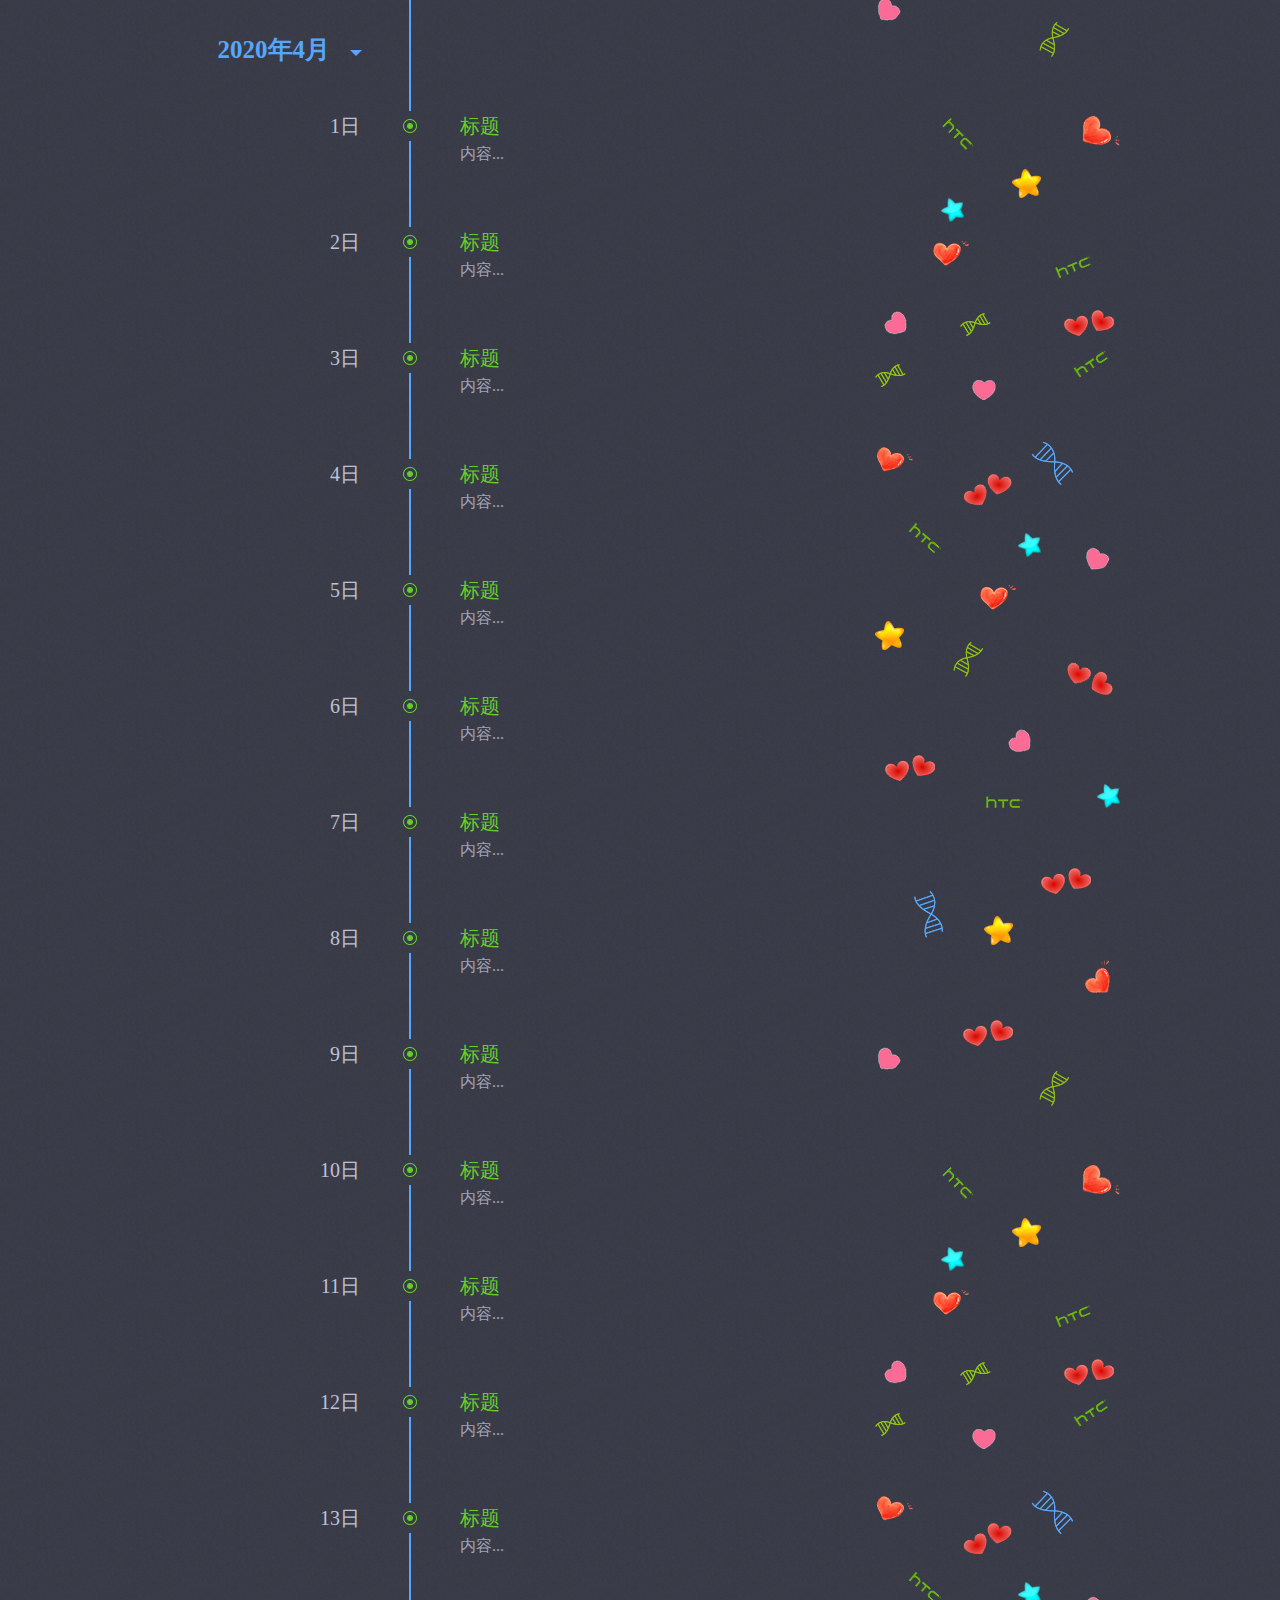
==== commit 189b6e79: "1-11 367天的故事" ====
--- a/index.html
+++ b/index.html
@@ -23,13 +23,13 @@
 <div class="main">
 <h1 class="title">&nbsp;</h1>
     <!--2019开始-->
-    <div class="year">
+    <div class="month">
         <h2><a href="#">2019年12月<i></i></a></h2>
         <div class="list">
             <ul>
             <!--每天-->
                 <li class="cls">
-                    <p class="date">12月22日</p>
+                    <p class="date">22日</p>
                     <p class="intro">相遇</p>
                     <p class="version">&nbsp;</p>
                     <div class="more">
@@ -37,7 +37,7 @@
                     </div>
                 </li>
 				<li class="cls">
-                    <p class="date">12月23日</p>
+                    <p class="date">23日</p>
                     <p class="intro">分享</p>
                     <p class="version">&nbsp;</p>
                     <div class="more">
@@ -45,7 +45,7 @@
                     </div>
                 </li>
 				<li class="cls">
-                    <p class="date">12月24日</p>
+                    <p class="date">24日</p>
                     <p class="intro">平平安安</p>
                     <p class="version">&nbsp;</p>
                     <div class="more">
@@ -53,7 +53,7 @@
                     </div>
                 </li>
 				<li class="cls">
-                    <p class="date">12月25日</p>
+                    <p class="date">25日</p>
                     <p class="intro">Gmail</p>
                     <p class="version">&nbsp;</p>
                     <div class="more">
@@ -61,7 +61,7 @@
                     </div>
                 </li>
 				<li class="cls">
-                    <p class="date">12月26日</p>
+                    <p class="date">26日</p>
                     <p class="intro">航行</p>
                     <p class="version">&nbsp;</p>
                     <div class="more">
@@ -69,7 +69,7 @@
                     </div>
                 </li>
 				<li class="cls">
-                    <p class="date">12月27日</p>
+                    <p class="date">27日</p>
                     <p class="intro">航行</p>
                     <p class="version">&nbsp;</p>
                     <div class="more">
@@ -77,7 +77,7 @@
                     </div>
                 </li>
 				<li class="cls">
-                    <p class="date">12月28日</p>
+                    <p class="date">28日</p>
                     <p class="intro">航行</p>
                     <p class="version">&nbsp;</p>
                     <div class="more">
@@ -85,7 +85,7 @@
                     </div>
                 </li>
 				<li class="cls">
-                    <p class="date">12月29日</p>
+                    <p class="date">29日</p>
                     <p class="intro">航行</p>
                     <p class="version">&nbsp;</p>
                     <div class="more">
@@ -93,7 +93,7 @@
                     </div>
                 </li>
 				<li class="cls">
-                    <p class="date">12月30日</p>
+                    <p class="date">30日</p>
                     <p class="intro">航行</p>
                     <p class="version">&nbsp;</p>
                     <div class="more">
@@ -101,7 +101,7 @@
                     </div>
                 </li>
 				<li class="cls">
-                    <p class="date">12月31日</p>
+                    <p class="date">31日</p>
                     <p class="intro">归去来兮</p>
                     <p class="version">&nbsp;</p>
                     <div class="more">
@@ -113,13 +113,13 @@
     </div>
     <!--2019end-->
     <!--2020年begin-->
-    <div class="year">
+    <div class="month">
         <h2><a href="#">2020年1月<i></i></a></h2>
         <div class="list">
             <ul>
                 <!--每天-->
                 <li class="cls highlight">
-                    <p class="date">1月1日</p>
+                    <p class="date">1日</p>
                     <p class="intro">元旦</p>
                     <p class="version">&nbsp;</p>
                     <div class="more">
@@ -127,7 +127,7 @@
                     </div>
                 </li>
                 <li class="cls highlight">
-                    <p class="date">1月2日</p>
+                    <p class="date">2日</p>
                     <p class="intro">忧愁</p>
                     <p class="version">&nbsp;</p>
                     <div class="more">
@@ -135,7 +135,7 @@
                     </div>
                 </li>
                 <li class="cls highlight">
-                    <p class="date">1月3日</p>
+                    <p class="date">3日</p>
                     <p class="intro">告白</p>
                     <p class="version">&nbsp;</p>
                     <div class="more">
@@ -143,7 +143,7 @@
                     </div>
                 </li>
 				<li class="cls highlight">
-                    <p class="date">1月4日</p>
+                    <p class="date">4日</p>
                     <p class="intro">迟疑</p>
                     <p class="version">&nbsp;</p>
                     <div class="more">
@@ -151,16 +151,15 @@
                     </div>
                 </li>
 				<li class="cls highlight">
-                    <p class="date">1月5日</p>
+                    <p class="date">5日</p>
                     <p class="intro">回答</p>
                     <p class="version">&nbsp;</p>
                     <div class="more">
-                        <p>我早早的就醒了,但是我不愿起床.因为我不想打开手机看到的是一片空白,所以我把自己贴在床上就像是赖床的小孩子一样,但是我的心早就和窗外的太阳一样升得老高了.到了下午我终于鼓起勇气打开了微信,除了公众号推送了一条消息果然是什么都没有就像是大雪过后的原野.到了晚上,我以为今天就这样过去了.我想到了11点我就给你发条晚安的消息,但是似乎你听到了我的迟疑一样,在22点22分的时候,微信滴滴了一下,你发了一条消息过来 ---"今天没跟你聊天 对话框，突然都沉到底了"  这是我最最最想看到的答案,我想着意味着我的存在对你是有意义的.然后你给我看了你坐的巴士,又分享了路边的乐队,当时他们在唱林宥嘉的歌.我就顺势聊起了他的<你是我的眼>,是啊,对我来说你就是我的眼,带我看那些新奇的世界
-						</p>
+                        <p>我早早的就醒了,但是我不愿起床.因为我不想打开手机看到的是一片空白,所以我把自己贴在床上就像是赖床的小孩子一样,但是我的心早就和窗外的太阳一样升得老高了.到了下午我终于鼓起勇气打开了微信,除了公众号推送了一条消息果然是什么都没有就像是大雪过后的原野.到了晚上,我以为今天就这样过去了.我想到了11点我就给你发条晚安的消息,但是似乎你听到了我的迟疑一样,在22点22分的时候,微信滴滴了一下,你发了一条消息过来 ---"今天没跟你聊天 对话框，突然都沉到底了"  这是我最最最想看到的答案,我想着意味着我的存在对你是有意义的.然后你给我看了你坐的巴士,又分享了路边的乐队,当时他们在唱林宥嘉的歌.我就顺势聊起了他的< 你是我的眼 >,是啊,对我来说你就是我的眼,带我看那些新奇的世界</p>
                     </div>
                 </li>
 				<li class="cls highlight">
-                    <p class="date">1月6日</p>
+                    <p class="date">6日</p>
                     <p class="intro">九一和深浅</p>
                     <p class="version">&nbsp;</p>
                     <div class="more">
@@ -170,7 +169,7 @@
                     </div>
                 </li>
 				<li class="cls highlight">
-                    <p class="date">1月7日</p>
+                    <p class="date">7日</p>
                     <p class="intro">分享</p>
                     <p class="version">&nbsp;</p>
                     <div class="more">
@@ -180,7 +179,7 @@
                     </div>
                 </li>
 				<li class="cls highlight">
-                    <p class="date">1月8日</p>
+                    <p class="date">8日</p>
                     <p class="intro">无事</p>
                     <p class="version">&nbsp;</p>
                     <div class="more">
@@ -190,7 +189,7 @@
                     </div>
                 </li>
 				<li class="cls highlight">
-                    <p class="date">1月9日</p>
+                    <p class="date">9日</p>
                     <p class="intro">无事</p>
                     <p class="version">&nbsp;</p>
                     <div class="more">
@@ -200,7 +199,7 @@
                     </div>
                 </li>
 				<li class="cls highlight">
-                    <p class="date">1月10日</p>
+                    <p class="date">10日</p>
                     <p class="intro">纱窗</p>
                     <p class="version">&nbsp;</p>
                     <div class="more">
@@ -210,8 +209,8 @@
                     </div>
                 </li>
 				<li class="cls highlight">
-                    <p class="date">1月10日</p>
-                    <p class="intro">纱窗</p>
+                    <p class="date">11日</p>
+                    <p class="intro">梦境</p>
                     <p class="version">&nbsp;</p>
                     <div class="more">
                         <p>
@@ -219,17 +218,441 @@
 						</p>
                     </div>
                 </li>
+				<li class="cls highlight">
+                    <p class="date">12日</p>
+                    <p class="intro">无事</p>
+                    <p class="version">&nbsp;</p>
+                    <div class="more">
+                        <p>
+						亦无事
+						</p>
+                    </div>
+                </li>
+				<li class="cls highlight">
+                    <p class="date">13日</p>
+                    <p class="intro">无事</p>
+                    <p class="version">&nbsp;</p>
+                    <div class="more">
+                        <p>
+						亦无事
+						</p>
+                    </div>
+                </li>
+				<li class="cls highlight">
+                    <p class="date">14日</p>
+                    <p class="intro">无事</p>
+                    <p class="version">&nbsp;</p>
+                    <div class="more">
+                        <p>
+						亦无事
+						</p>
+                    </div>
+                </li>
+				<li class="cls highlight">
+                    <p class="date">15日</p>
+                    <p class="intro">无事</p>
+                    <p class="version">&nbsp;</p>
+                    <div class="more">
+                        <p>
+						亦无事
+						</p>
+                    </div>
+                </li>
+				<li class="cls highlight">
+                    <p class="date">16日</p>
+                    <p class="intro">无事</p>
+                    <p class="version">&nbsp;</p>
+                    <div class="more">
+                        <p>
+						亦无事
+						</p>
+                    </div>
+                </li>
+				<li class="cls highlight">
+                    <p class="date">17日</p>
+                    <p class="intro">无事</p>
+                    <p class="version">&nbsp;</p>
+                    <div class="more">
+                        <p>
+						亦无事
+						</p>
+                    </div>
+                </li>
+				<li class="cls highlight">
+                    <p class="date">18日</p>
+                    <p class="intro">无事</p>
+                    <p class="version">&nbsp;</p>
+                    <div class="more">
+                        <p>
+						亦无事
+						</p>
+                    </div>
+                </li>
+				<li class="cls highlight">
+                    <p class="date">19日</p>
+                    <p class="intro">无事</p>
+                    <p class="version">&nbsp;</p>
+                    <div class="more">
+                        <p>
+						亦无事
+						</p>
+                    </div>
+                </li>
+				<li class="cls highlight">
+                    <p class="date">20日</p>
+                    <p class="intro">无事</p>
+                    <p class="version">&nbsp;</p>
+                    <div class="more">
+                        <p>
+						亦无事
+						</p>
+                    </div>
+                </li>
+				<li class="cls highlight">
+                    <p class="date">21日</p>
+                    <p class="intro">无事</p>
+                    <p class="version">&nbsp;</p>
+                    <div class="more">
+                        <p>
+						亦无事
+						</p>
+                    </div>
+                </li>
+				<li class="cls highlight">
+                    <p class="date">22日</p>
+                    <p class="intro">无事</p>
+                    <p class="version">&nbsp;</p>
+                    <div class="more">
+                        <p>
+						亦无事
+						</p>
+                    </div>
+                </li>
+				<li class="cls highlight">
+                    <p class="date">1月23日</p>
+                    <p class="intro">无事</p>
+                    <p class="version">&nbsp;</p>
+                    <div class="more">
+                        <p>
+						亦无事
+						</p>
+                    </div>
+                </li>
+				<li class="cls highlight">
+                    <p class="date">24日</p>
+                    <p class="intro">无事</p>
+                    <p class="version">&nbsp;</p>
+                    <div class="more">
+                        <p>
+						亦无事
+						</p>
+                    </div>
+                </li>
+				<li class="cls highlight">
+                    <p class="date">25日</p>
+                    <p class="intro">无事</p>
+                    <p class="version">&nbsp;</p>
+                    <div class="more">
+                        <p>
+						亦无事
+						</p>
+                    </div>
+                </li>
+				<li class="cls highlight">
+                    <p class="date">26日</p>
+                    <p class="intro">无事</p>
+                    <p class="version">&nbsp;</p>
+                    <div class="more">
+                        <p>
+						亦无事
+						</p>
+                    </div>
+                </li>
+				<li class="cls highlight">
+                    <p class="date">27日</p>
+                    <p class="intro">无事</p>
+                    <p class="version">&nbsp;</p>
+                    <div class="more">
+                        <p>
+						亦无事
+						</p>
+                    </div>
+                </li>
+				<li class="cls highlight">
+                    <p class="date">28日</p>
+                    <p class="intro">无事</p>
+                    <p class="version">&nbsp;</p>
+                    <div class="more">
+                        <p>
+						亦无事
+						</p>
+                    </div>
+                </li>
+				<li class="cls highlight">
+                    <p class="date">29日</p>
+                    <p class="intro">无事</p>
+                    <p class="version">&nbsp;</p>
+                    <div class="more">
+                        <p>
+						亦无事
+						</p>
+                    </div>
+                </li>
+				<li class="cls highlight">
+                    <p class="date">30日</p>
+                    <p class="intro">无事</p>
+                    <p class="version">&nbsp;</p>
+                    <div class="more">
+                        <p>
+						亦无事
+						</p>
+                    </div>
+                </li>
+				<li class="cls highlight">
+                    <p class="date">31日</p>
+                    <p class="intro">无事</p>
+                    <p class="version">&nbsp;</p>
+                    <div class="more">
+                        <p>
+						亦无事
+						</p>
+                    </div>
+                </li>
             </ul>
         </div>
     </div>
-    <div class="year">
+    <div class="month">
         <h2><a href="#">2020年2月<i></i></a></h2>
         <div class="list">
             <ul>
                 <!--每天-->
                 <li class="cls">
-                    <p class="date">2月1日</p>
-                    <p class="intro">内容</p>
+                    <p class="date">1日</p>
+                    <p class="intro">标题</p>
+                    <p class="version">&nbsp;</p>
+                    <div class="more">
+                        <p>内容...</p>
+                    </div>
+                </li>
+                <li class="cls">
+                    <p class="date">2日</p>
+                    <p class="intro">标题</p>
+                    <p class="version">&nbsp;</p>
+                    <div class="more">
+                        <p>内容...</p>
+                    </div>
+                </li>
+                <li class="cls">
+                    <p class="date">3日</p>
+                    <p class="intro">标题</p>
+                    <p class="version">&nbsp;</p>
+                    <div class="more">
+                        <p>内容...</p>
+                    </div>
+                </li>
+                <li class="cls">
+                    <p class="date">4日</p>
+                    <p class="intro">标题</p>
+                    <p class="version">&nbsp;</p>
+                    <div class="more">
+                        <p>内容...</p>
+                    </div>
+                </li>
+                <li class="cls">
+                    <p class="date">5日</p>
+                    <p class="intro">标题</p>
+                    <p class="version">&nbsp;</p>
+                    <div class="more">
+                        <p>内容...</p>
+                    </div>
+                </li>
+                <li class="cls">
+                    <p class="date">6日</p>
+                    <p class="intro">标题</p>
+                    <p class="version">&nbsp;</p>
+                    <div class="more">
+                        <p>内容...</p>
+                    </div>
+                </li>
+                <li class="cls">
+                    <p class="date">7日</p>
+                    <p class="intro">标题</p>
+                    <p class="version">&nbsp;</p>
+                    <div class="more">
+                        <p>内容...</p>
+                    </div>
+                </li>
+                <li class="cls">
+                    <p class="date">8日</p>
+                    <p class="intro">标题</p>
+                    <p class="version">&nbsp;</p>
+                    <div class="more">
+                        <p>内容...</p>
+                    </div>
+                </li>
+                <li class="cls">
+                    <p class="date">9日</p>
+                    <p class="intro">标题</p>
+                    <p class="version">&nbsp;</p>
+                    <div class="more">
+                        <p>内容...</p>
+                    </div>
+                </li>
+                <li class="cls">
+                    <p class="date">10日</p>
+                    <p class="intro">标题</p>
+                    <p class="version">&nbsp;</p>
+                    <div class="more">
+                        <p>内容...</p>
+                    </div>
+                </li>
+                <li class="cls">
+                    <p class="date">11日</p>
+                    <p class="intro">标题</p>
+                    <p class="version">&nbsp;</p>
+                    <div class="more">
+                        <p>内容...</p>
+                    </div>
+                </li>
+                <li class="cls">
+                    <p class="date">12日</p>
+                    <p class="intro">标题</p>
+                    <p class="version">&nbsp;</p>
+                    <div class="more">
+                        <p>内容...</p>
+                    </div>
+                </li>
+                <li class="cls">
+                    <p class="date">13日</p>
+                    <p class="intro">标题</p>
+                    <p class="version">&nbsp;</p>
+                    <div class="more">
+                        <p>内容...</p>
+                    </div>
+                </li>
+                <li class="cls">
+                    <p class="date">14日</p>
+                    <p class="intro">标题</p>
+                    <p class="version">&nbsp;</p>
+                    <div class="more">
+                        <p>内容...</p>
+                    </div>
+                </li>
+                <li class="cls">
+                    <p class="date">15日</p>
+                    <p class="intro">标题</p>
+                    <p class="version">&nbsp;</p>
+                    <div class="more">
+                        <p>内容...</p>
+                    </div>
+                </li>
+                <li class="cls">
+                    <p class="date">16日</p>
+                    <p class="intro">标题</p>
+                    <p class="version">&nbsp;</p>
+                    <div class="more">
+                        <p>内容...</p>
+                    </div>
+                </li>
+                <li class="cls">
+                    <p class="date">17日</p>
+                    <p class="intro">标题</p>
+                    <p class="version">&nbsp;</p>
+                    <div class="more">
+                        <p>内容...</p>
+                    </div>
+                </li>
+                <li class="cls">
+                    <p class="date">18日</p>
+                    <p class="intro">标题</p>
+                    <p class="version">&nbsp;</p>
+                    <div class="more">
+                        <p>内容...</p>
+                    </div>
+                </li>
+                <li class="cls">
+                    <p class="date">19日</p>
+                    <p class="intro">标题</p>
+                    <p class="version">&nbsp;</p>
+                    <div class="more">
+                        <p>内容...</p>
+                    </div>
+                </li>
+                <li class="cls">
+                    <p class="date">20日</p>
+                    <p class="intro">标题</p>
+                    <p class="version">&nbsp;</p>
+                    <div class="more">
+                        <p>内容...</p>
+                    </div>
+                </li>
+                <li class="cls">
+                    <p class="date">21日</p>
+                    <p class="intro">标题</p>
+                    <p class="version">&nbsp;</p>
+                    <div class="more">
+                        <p>内容...</p>
+                    </div>
+                </li>
+                <li class="cls">
+                    <p class="date">22日</p>
+                    <p class="intro">标题</p>
+                    <p class="version">&nbsp;</p>
+                    <div class="more">
+                        <p>内容...</p>
+                    </div>
+                </li>
+                <li class="cls">
+                    <p class="date">23日</p>
+                    <p class="intro">标题</p>
+                    <p class="version">&nbsp;</p>
+                    <div class="more">
+                        <p>内容...</p>
+                    </div>
+                </li>
+                <li class="cls">
+                    <p class="date">24日</p>
+                    <p class="intro">标题</p>
+                    <p class="version">&nbsp;</p>
+                    <div class="more">
+                        <p>内容...</p>
+                    </div>
+                </li>
+                <li class="cls">
+                    <p class="date">25日</p>
+                    <p class="intro">标题</p>
+                    <p class="version">&nbsp;</p>
+                    <div class="more">
+                        <p>内容...</p>
+                    </div>
+                </li>
+                <li class="cls">
+                    <p class="date">26日</p>
+                    <p class="intro">标题</p>
+                    <p class="version">&nbsp;</p>
+                    <div class="more">
+                        <p>内容...</p>
+                    </div>
+                </li>
+                <li class="cls">
+                    <p class="date">27日</p>
+                    <p class="intro">标题</p>
+                    <p class="version">&nbsp;</p>
+                    <div class="more">
+                        <p>内容...</p>
+                    </div>
+                </li>
+                <li class="cls">
+                    <p class="date">28日</p>
+                    <p class="intro">标题</p>
+                    <p class="version">&nbsp;</p>
+                    <div class="more">
+                        <p>内容...</p>
+                    </div>
+                </li>
+                <li class="cls">
+                    <p class="date">29日</p>
+                    <p class="intro">标题</p>
                     <p class="version">&nbsp;</p>
                     <div class="more">
                         <p>内容...</p>
@@ -238,30 +661,502 @@
             </ul>
         </div>
     </div>
-    <div class="year">
+    <div class="month">
         <h2><a href="#">2020年3月<i></i></a></h2>
         <div class="list">
             <ul>
                 <!--每天-->
-                <li class="cls highlight">
-                    <p class="date">3月1日</p>
-                    <p class="intro">内容</p>
+                <li class="cls">
+                    <p class="date">1日</p>
+                    <p class="intro">标题</p>
+                    <p class="version">&nbsp;</p>
+                    <div class="more">
+                        <p>内容...</p>
+                    </div>
+                </li>
+                <li class="cls">
+                    <p class="date">2日</p>
+                    <p class="intro">标题</p>
+                    <p class="version">&nbsp;</p>
+                    <div class="more">
+                        <p>内容...</p>
+                    </div>
+                </li>
+                <li class="cls">
+                    <p class="date">3日</p>
+                    <p class="intro">标题</p>
+                    <p class="version">&nbsp;</p>
+                    <div class="more">
+                        <p>内容...</p>
+                    </div>
+                </li>
+                <li class="cls">
+                    <p class="date">4日</p>
+                    <p class="intro">标题</p>
+                    <p class="version">&nbsp;</p>
+                    <div class="more">
+                        <p>内容...</p>
+                    </div>
+                </li>
+                <li class="cls">
+                    <p class="date">5日</p>
+                    <p class="intro">标题</p>
+                    <p class="version">&nbsp;</p>
+                    <div class="more">
+                        <p>内容...</p>
+                    </div>
+                </li>
+                <li class="cls">
+                    <p class="date">6日</p>
+                    <p class="intro">标题</p>
+                    <p class="version">&nbsp;</p>
+                    <div class="more">
+                        <p>内容...</p>
+                    </div>
+                </li>
+                <li class="cls">
+                    <p class="date">7日</p>
+                    <p class="intro">标题</p>
+                    <p class="version">&nbsp;</p>
+                    <div class="more">
+                        <p>内容...</p>
+                    </div>
+                </li>
+                <li class="cls">
+                    <p class="date">8日</p>
+                    <p class="intro">标题</p>
+                    <p class="version">&nbsp;</p>
+                    <div class="more">
+                        <p>内容...</p>
+                    </div>
+                </li>
+                <li class="cls">
+                    <p class="date">9日</p>
+                    <p class="intro">标题</p>
+                    <p class="version">&nbsp;</p>
+                    <div class="more">
+                        <p>内容...</p>
+                    </div>
+                </li>
+                <li class="cls">
+                    <p class="date">10日</p>
+                    <p class="intro">标题</p>
+                    <p class="version">&nbsp;</p>
+                    <div class="more">
+                        <p>内容...</p>
+                    </div>
+                </li>
+                <li class="cls">
+                    <p class="date">11日</p>
+                    <p class="intro">标题</p>
+                    <p class="version">&nbsp;</p>
+                    <div class="more">
+                        <p>内容...</p>
+                    </div>
+                </li>
+                <li class="cls">
+                    <p class="date">12日</p>
+                    <p class="intro">标题</p>
+                    <p class="version">&nbsp;</p>
+                    <div class="more">
+                        <p>内容...</p>
+                    </div>
+                </li>
+                <li class="cls">
+                    <p class="date">13日</p>
+                    <p class="intro">标题</p>
+                    <p class="version">&nbsp;</p>
+                    <div class="more">
+                        <p>内容...</p>
+                    </div>
+                </li>
+                <li class="cls">
+                    <p class="date">14日</p>
+                    <p class="intro">标题</p>
+                    <p class="version">&nbsp;</p>
+                    <div class="more">
+                        <p>内容...</p>
+                    </div>
+                </li>
+                <li class="cls">
+                    <p class="date">15日</p>
+                    <p class="intro">标题</p>
+                    <p class="version">&nbsp;</p>
+                    <div class="more">
+                        <p>内容...</p>
+                    </div>
+                </li>
+                <li class="cls">
+                    <p class="date">16日</p>
+                    <p class="intro">标题</p>
+                    <p class="version">&nbsp;</p>
+                    <div class="more">
+                        <p>内容...</p>
+                    </div>
+                </li>
+                <li class="cls">
+                    <p class="date">17日</p>
+                    <p class="intro">标题</p>
+                    <p class="version">&nbsp;</p>
+                    <div class="more">
+                        <p>内容...</p>
+                    </div>
+                </li>
+                <li class="cls">
+                    <p class="date">18日</p>
+                    <p class="intro">标题</p>
+                    <p class="version">&nbsp;</p>
+                    <div class="more">
+                        <p>内容...</p>
+                    </div>
+                </li>
+                <li class="cls">
+                    <p class="date">19日</p>
+                    <p class="intro">标题</p>
+                    <p class="version">&nbsp;</p>
+                    <div class="more">
+                        <p>内容...</p>
+                    </div>
+                </li>
+                <li class="cls">
+                    <p class="date">20日</p>
+                    <p class="intro">标题</p>
+                    <p class="version">&nbsp;</p>
+                    <div class="more">
+                        <p>内容...</p>
+                    </div>
+                </li>
+                <li class="cls">
+                    <p class="date">21日</p>
+                    <p class="intro">标题</p>
+                    <p class="version">&nbsp;</p>
+                    <div class="more">
+                        <p>内容...</p>
+                    </div>
+                </li>
+                <li class="cls">
+                    <p class="date">22日</p>
+                    <p class="intro">标题</p>
+                    <p class="version">&nbsp;</p>
+                    <div class="more">
+                        <p>内容...</p>
+                    </div>
+                </li>
+                <li class="cls">
+                    <p class="date">23日</p>
+                    <p class="intro">标题</p>
+                    <p class="version">&nbsp;</p>
+                    <div class="more">
+                        <p>内容...</p>
+                    </div>
+                </li>
+                <li class="cls">
+                    <p class="date">24日</p>
+                    <p class="intro">标题</p>
+                    <p class="version">&nbsp;</p>
+                    <div class="more">
+                        <p>内容...</p>
+                    </div>
+                </li>
+                <li class="cls">
+                    <p class="date">25日</p>
+                    <p class="intro">标题</p>
+                    <p class="version">&nbsp;</p>
+                    <div class="more">
+                        <p>内容...</p>
+                    </div>
+                </li>
+                <li class="cls">
+                    <p class="date">26日</p>
+                    <p class="intro">标题</p>
+                    <p class="version">&nbsp;</p>
+                    <div class="more">
+                        <p>内容...</p>
+                    </div>
+                </li>
+                <li class="cls">
+                    <p class="date">27日</p>
+                    <p class="intro">标题</p>
+                    <p class="version">&nbsp;</p>
+                    <div class="more">
+                        <p>内容...</p>
+                    </div>
+                </li>
+                <li class="cls">
+                    <p class="date">28日</p>
+                    <p class="intro">标题</p>
+                    <p class="version">&nbsp;</p>
+                    <div class="more">
+                        <p>内容...</p>
+                    </div>
+                </li>
+                <li class="cls">
+                    <p class="date">29日</p>
+                    <p class="intro">标题</p>
+                    <p class="version">&nbsp;</p>
+                    <div class="more">
+                        <p>内容...</p>
+                    </div>
+                </li>
+                <li class="cls">
+                    <p class="date">30日</p>
+                    <p class="intro">标题</p>
+                    <p class="version">&nbsp;</p>
+                    <div class="more">
+                        <p>内容...</p>
+                    </div>
+                </li>
+                <li class="cls">
+                    <p class="date">31日</p>
+                    <p class="intro">标题</p>
                     <p class="version">&nbsp;</p>
                     <div class="more">
                         <p>内容...</p>
                     </div>
                 </li>
             </ul>
-        </div>
     </div>
-    <div class="year">
+    </div>
+    <div class="month">
         <h2><a href="#">2020年4月<i></i></a></h2>
         <div class="list">
             <ul>
                 <!--每天-->
                 <li class="cls">
-                    <p class="date">4月1日</p>
-                    <p class="intro">内容</p>
+                    <p class="date">1日</p>
+                    <p class="intro">标题</p>
+                    <p class="version">&nbsp;</p>
+                    <div class="more">
+                        <p>内容...</p>
+                    </div>
+                </li>
+                <li class="cls">
+                    <p class="date">2日</p>
+                    <p class="intro">标题</p>
+                    <p class="version">&nbsp;</p>
+                    <div class="more">
+                        <p>内容...</p>
+                    </div>
+                </li>
+                <li class="cls">
+                    <p class="date">3日</p>
+                    <p class="intro">标题</p>
+                    <p class="version">&nbsp;</p>
+                    <div class="more">
+                        <p>内容...</p>
+                    </div>
+                </li>
+                <li class="cls">
+                    <p class="date">4日</p>
+                    <p class="intro">标题</p>
+                    <p class="version">&nbsp;</p>
+                    <div class="more">
+                        <p>内容...</p>
+                    </div>
+                </li>
+                <li class="cls">
+                    <p class="date">5日</p>
+                    <p class="intro">标题</p>
+                    <p class="version">&nbsp;</p>
+                    <div class="more">
+                        <p>内容...</p>
+                    </div>
+                </li>
+                <li class="cls">
+                    <p class="date">6日</p>
+                    <p class="intro">标题</p>
+                    <p class="version">&nbsp;</p>
+                    <div class="more">
+                        <p>内容...</p>
+                    </div>
+                </li>
+                <li class="cls">
+                    <p class="date">7日</p>
+                    <p class="intro">标题</p>
+                    <p class="version">&nbsp;</p>
+                    <div class="more">
+                        <p>内容...</p>
+                    </div>
+                </li>
+                <li class="cls">
+                    <p class="date">8日</p>
+                    <p class="intro">标题</p>
+                    <p class="version">&nbsp;</p>
+                    <div class="more">
+                        <p>内容...</p>
+                    </div>
+                </li>
+                <li class="cls">
+                    <p class="date">9日</p>
+                    <p class="intro">标题</p>
+                    <p class="version">&nbsp;</p>
+                    <div class="more">
+                        <p>内容...</p>
+                    </div>
+                </li>
+                <li class="cls">
+                    <p class="date">10日</p>
+                    <p class="intro">标题</p>
+                    <p class="version">&nbsp;</p>
+                    <div class="more">
+                        <p>内容...</p>
+                    </div>
+                </li>
+                <li class="cls">
+                    <p class="date">11日</p>
+                    <p class="intro">标题</p>
+                    <p class="version">&nbsp;</p>
+                    <div class="more">
+                        <p>内容...</p>
+                    </div>
+                </li>
+                <li class="cls">
+                    <p class="date">12日</p>
+                    <p class="intro">标题</p>
+                    <p class="version">&nbsp;</p>
+                    <div class="more">
+                        <p>内容...</p>
+                    </div>
+                </li>
+                <li class="cls">
+                    <p class="date">13日</p>
+                    <p class="intro">标题</p>
+                    <p class="version">&nbsp;</p>
+                    <div class="more">
+                        <p>内容...</p>
+                    </div>
+                </li>
+                <li class="cls">
+                    <p class="date">14日</p>
+                    <p class="intro">标题</p>
+                    <p class="version">&nbsp;</p>
+                    <div class="more">
+                        <p>内容...</p>
+                    </div>
+                </li>
+                <li class="cls">
+                    <p class="date">15日</p>
+                    <p class="intro">标题</p>
+                    <p class="version">&nbsp;</p>
+                    <div class="more">
+                        <p>内容...</p>
+                    </div>
+                </li>
+                <li class="cls">
+                    <p class="date">16日</p>
+                    <p class="intro">标题</p>
+                    <p class="version">&nbsp;</p>
+                    <div class="more">
+                        <p>内容...</p>
+                    </div>
+                </li>
+                <li class="cls">
+                    <p class="date">17日</p>
+                    <p class="intro">标题</p>
+                    <p class="version">&nbsp;</p>
+                    <div class="more">
+                        <p>内容...</p>
+                    </div>
+                </li>
+                <li class="cls">
+                    <p class="date">18日</p>
+                    <p class="intro">标题</p>
+                    <p class="version">&nbsp;</p>
+                    <div class="more">
+                        <p>内容...</p>
+                    </div>
+                </li>
+                <li class="cls">
+                    <p class="date">19日</p>
+                    <p class="intro">标题</p>
+                    <p class="version">&nbsp;</p>
+                    <div class="more">
+                        <p>内容...</p>
+                    </div>
+                </li>
+                <li class="cls">
+                    <p class="date">20日</p>
+                    <p class="intro">标题</p>
+                    <p class="version">&nbsp;</p>
+                    <div class="more">
+                        <p>内容...</p>
+                    </div>
+                </li>
+                <li class="cls">
+                    <p class="date">21日</p>
+                    <p class="intro">标题</p>
+                    <p class="version">&nbsp;</p>
+                    <div class="more">
+                        <p>内容...</p>
+                    </div>
+                </li>
+                <li class="cls">
+                    <p class="date">22日</p>
+                    <p class="intro">标题</p>
+                    <p class="version">&nbsp;</p>
+                    <div class="more">
+                        <p>内容...</p>
+                    </div>
+                </li>
+                <li class="cls">
+                    <p class="date">23日</p>
+                    <p class="intro">标题</p>
+                    <p class="version">&nbsp;</p>
+                    <div class="more">
+                        <p>内容...</p>
+                    </div>
+                </li>
+                <li class="cls">
+                    <p class="date">24日</p>
+                    <p class="intro">标题</p>
+                    <p class="version">&nbsp;</p>
+                    <div class="more">
+                        <p>内容...</p>
+                    </div>
+                </li>
+                <li class="cls">
+                    <p class="date">25日</p>
+                    <p class="intro">标题</p>
+                    <p class="version">&nbsp;</p>
+                    <div class="more">
+                        <p>内容...</p>
+                    </div>
+                </li>
+                <li class="cls">
+                    <p class="date">26日</p>
+                    <p class="intro">标题</p>
+                    <p class="version">&nbsp;</p>
+                    <div class="more">
+                        <p>内容...</p>
+                    </div>
+                </li>
+                <li class="cls">
+                    <p class="date">27日</p>
+                    <p class="intro">标题</p>
+                    <p class="version">&nbsp;</p>
+                    <div class="more">
+                        <p>内容...</p>
+                    </div>
+                </li>
+                <li class="cls">
+                    <p class="date">28日</p>
+                    <p class="intro">标题</p>
+                    <p class="version">&nbsp;</p>
+                    <div class="more">
+                        <p>内容...</p>
+                    </div>
+                </li>
+                <li class="cls">
+                    <p class="date">29日</p>
+                    <p class="intro">标题</p>
+                    <p class="version">&nbsp;</p>
+                    <div class="more">
+                        <p>内容...</p>
+                    </div>
+                </li>
+                <li class="cls">
+                    <p class="date">30日</p>
+                    <p class="intro">标题</p>
                     <p class="version">&nbsp;</p>
                     <div class="more">
                         <p>内容...</p>
@@ -270,14 +1165,254 @@
             </ul>
         </div>
     </div>
-    <div class="year">
+    <div class="month">
         <h2><a href="#">2020年5月<i></i></a></h2>
         <div class="list">
             <ul>
                 <!--每天-->
-                <li class="cls highlight">
-                    <p class="date">5月1日</p>
-                    <p class="intro">内容</p>
+                <li class="cls">
+                    <p class="date">1日</p>
+                    <p class="intro">标题</p>
+                    <p class="version">&nbsp;</p>
+                    <div class="more">
+                        <p>内容...</p>
+                    </div>
+                </li>
+                <li class="cls">
+                    <p class="date">2日</p>
+                    <p class="intro">标题</p>
+                    <p class="version">&nbsp;</p>
+                    <div class="more">
+                        <p>内容...</p>
+                    </div>
+                </li>
+                <li class="cls">
+                    <p class="date">3日</p>
+                    <p class="intro">标题</p>
+                    <p class="version">&nbsp;</p>
+                    <div class="more">
+                        <p>内容...</p>
+                    </div>
+                </li>
+                <li class="cls">
+                    <p class="date">4日</p>
+                    <p class="intro">标题</p>
+                    <p class="version">&nbsp;</p>
+                    <div class="more">
+                        <p>内容...</p>
+                    </div>
+                </li>
+                <li class="cls">
+                    <p class="date">5日</p>
+                    <p class="intro">标题</p>
+                    <p class="version">&nbsp;</p>
+                    <div class="more">
+                        <p>内容...</p>
+                    </div>
+                </li>
+                <li class="cls">
+                    <p class="date">6日</p>
+                    <p class="intro">标题</p>
+                    <p class="version">&nbsp;</p>
+                    <div class="more">
+                        <p>内容...</p>
+                    </div>
+                </li>
+                <li class="cls">
+                    <p class="date">7日</p>
+                    <p class="intro">标题</p>
+                    <p class="version">&nbsp;</p>
+                    <div class="more">
+                        <p>内容...</p>
+                    </div>
+                </li>
+                <li class="cls">
+                    <p class="date">8日</p>
+                    <p class="intro">标题</p>
+                    <p class="version">&nbsp;</p>
+                    <div class="more">
+                        <p>内容...</p>
+                    </div>
+                </li>
+                <li class="cls">
+                    <p class="date">9日</p>
+                    <p class="intro">标题</p>
+                    <p class="version">&nbsp;</p>
+                    <div class="more">
+                        <p>内容...</p>
+                    </div>
+                </li>
+                <li class="cls">
+                    <p class="date">10日</p>
+                    <p class="intro">标题</p>
+                    <p class="version">&nbsp;</p>
+                    <div class="more">
+                        <p>内容...</p>
+                    </div>
+                </li>
+                <li class="cls">
+                    <p class="date">11日</p>
+                    <p class="intro">标题</p>
+                    <p class="version">&nbsp;</p>
+                    <div class="more">
+                        <p>内容...</p>
+                    </div>
+                </li>
+                <li class="cls">
+                    <p class="date">12日</p>
+                    <p class="intro">标题</p>
+                    <p class="version">&nbsp;</p>
+                    <div class="more">
+                        <p>内容...</p>
+                    </div>
+                </li>
+                <li class="cls">
+                    <p class="date">13日</p>
+                    <p class="intro">标题</p>
+                    <p class="version">&nbsp;</p>
+                    <div class="more">
+                        <p>内容...</p>
+                    </div>
+                </li>
+                <li class="cls">
+                    <p class="date">14日</p>
+                    <p class="intro">标题</p>
+                    <p class="version">&nbsp;</p>
+                    <div class="more">
+                        <p>内容...</p>
+                    </div>
+                </li>
+                <li class="cls">
+                    <p class="date">15日</p>
+                    <p class="intro">标题</p>
+                    <p class="version">&nbsp;</p>
+                    <div class="more">
+                        <p>内容...</p>
+                    </div>
+                </li>
+                <li class="cls">
+                    <p class="date">16日</p>
+                    <p class="intro">标题</p>
+                    <p class="version">&nbsp;</p>
+                    <div class="more">
+                        <p>内容...</p>
+                    </div>
+                </li>
+                <li class="cls">
+                    <p class="date">17日</p>
+                    <p class="intro">标题</p>
+                    <p class="version">&nbsp;</p>
+                    <div class="more">
+                        <p>内容...</p>
+                    </div>
+                </li>
+                <li class="cls">
+                    <p class="date">18日</p>
+                    <p class="intro">标题</p>
+                    <p class="version">&nbsp;</p>
+                    <div class="more">
+                        <p>内容...</p>
+                    </div>
+                </li>
+                <li class="cls">
+                    <p class="date">19日</p>
+                    <p class="intro">标题</p>
+                    <p class="version">&nbsp;</p>
+                    <div class="more">
+                        <p>内容...</p>
+                    </div>
+                </li>
+                <li class="cls">
+                    <p class="date">20日</p>
+                    <p class="intro">标题</p>
+                    <p class="version">&nbsp;</p>
+                    <div class="more">
+                        <p>内容...</p>
+                    </div>
+                </li>
+                <li class="cls">
+                    <p class="date">21日</p>
+                    <p class="intro">标题</p>
+                    <p class="version">&nbsp;</p>
+                    <div class="more">
+                        <p>内容...</p>
+                    </div>
+                </li>
+                <li class="cls">
+                    <p class="date">22日</p>
+                    <p class="intro">标题</p>
+                    <p class="version">&nbsp;</p>
+                    <div class="more">
+                        <p>内容...</p>
+                    </div>
+                </li>
+                <li class="cls">
+                    <p class="date">23日</p>
+                    <p class="intro">标题</p>
+                    <p class="version">&nbsp;</p>
+                    <div class="more">
+                        <p>内容...</p>
+                    </div>
+                </li>
+                <li class="cls">
+                    <p class="date">24日</p>
+                    <p class="intro">标题</p>
+                    <p class="version">&nbsp;</p>
+                    <div class="more">
+                        <p>内容...</p>
+                    </div>
+                </li>
+                <li class="cls">
+                    <p class="date">25日</p>
+                    <p class="intro">标题</p>
+                    <p class="version">&nbsp;</p>
+                    <div class="more">
+                        <p>内容...</p>
+                    </div>
+                </li>
+                <li class="cls">
+                    <p class="date">26日</p>
+                    <p class="intro">标题</p>
+                    <p class="version">&nbsp;</p>
+                    <div class="more">
+                        <p>内容...</p>
+                    </div>
+                </li>
+                <li class="cls">
+                    <p class="date">27日</p>
+                    <p class="intro">标题</p>
+                    <p class="version">&nbsp;</p>
+                    <div class="more">
+                        <p>内容...</p>
+                    </div>
+                </li>
+                <li class="cls">
+                    <p class="date">28日</p>
+                    <p class="intro">标题</p>
+                    <p class="version">&nbsp;</p>
+                    <div class="more">
+                        <p>内容...</p>
+                    </div>
+                </li>
+                <li class="cls">
+                    <p class="date">29日</p>
+                    <p class="intro">标题</p>
+                    <p class="version">&nbsp;</p>
+                    <div class="more">
+                        <p>内容...</p>
+                    </div>
+                </li>
+                <li class="cls">
+                    <p class="date">30日</p>
+                    <p class="intro">标题</p>
+                    <p class="version">&nbsp;</p>
+                    <div class="more">
+                        <p>内容...</p>
+                    </div>
+                </li>
+                <li class="cls">
+                    <p class="date">31日</p>
+                    <p class="intro">标题</p>
                     <p class="version">&nbsp;</p>
                     <div class="more">
                         <p>内容...</p>
@@ -286,14 +1421,246 @@
             </ul>
         </div>
     </div>
-    <div class="year">
+    <div class="month">
         <h2><a href="#">2020年6月<i></i></a></h2>
         <div class="list">
             <ul>
                 <!--每天-->
                 <li class="cls">
-                    <p class="date">6月1日</p>
-                    <p class="intro">内容</p>
+                    <p class="date">1日</p>
+                    <p class="intro">标题</p>
+                    <p class="version">&nbsp;</p>
+                    <div class="more">
+                        <p>内容...</p>
+                    </div>
+                </li>
+                <li class="cls">
+                    <p class="date">2日</p>
+                    <p class="intro">标题</p>
+                    <p class="version">&nbsp;</p>
+                    <div class="more">
+                        <p>内容...</p>
+                    </div>
+                </li>
+                <li class="cls">
+                    <p class="date">3日</p>
+                    <p class="intro">标题</p>
+                    <p class="version">&nbsp;</p>
+                    <div class="more">
+                        <p>内容...</p>
+                    </div>
+                </li>
+                <li class="cls">
+                    <p class="date">4日</p>
+                    <p class="intro">标题</p>
+                    <p class="version">&nbsp;</p>
+                    <div class="more">
+                        <p>内容...</p>
+                    </div>
+                </li>
+                <li class="cls">
+                    <p class="date">5日</p>
+                    <p class="intro">标题</p>
+                    <p class="version">&nbsp;</p>
+                    <div class="more">
+                        <p>内容...</p>
+                    </div>
+                </li>
+                <li class="cls">
+                    <p class="date">6日</p>
+                    <p class="intro">标题</p>
+                    <p class="version">&nbsp;</p>
+                    <div class="more">
+                        <p>内容...</p>
+                    </div>
+                </li>
+                <li class="cls">
+                    <p class="date">7日</p>
+                    <p class="intro">标题</p>
+                    <p class="version">&nbsp;</p>
+                    <div class="more">
+                        <p>内容...</p>
+                    </div>
+                </li>
+                <li class="cls">
+                    <p class="date">8日</p>
+                    <p class="intro">标题</p>
+                    <p class="version">&nbsp;</p>
+                    <div class="more">
+                        <p>内容...</p>
+                    </div>
+                </li>
+                <li class="cls">
+                    <p class="date">9日</p>
+                    <p class="intro">标题</p>
+                    <p class="version">&nbsp;</p>
+                    <div class="more">
+                        <p>内容...</p>
+                    </div>
+                </li>
+                <li class="cls">
+                    <p class="date">10日</p>
+                    <p class="intro">标题</p>
+                    <p class="version">&nbsp;</p>
+                    <div class="more">
+                        <p>内容...</p>
+                    </div>
+                </li>
+                <li class="cls">
+                    <p class="date">11日</p>
+                    <p class="intro">标题</p>
+                    <p class="version">&nbsp;</p>
+                    <div class="more">
+                        <p>内容...</p>
+                    </div>
+                </li>
+                <li class="cls">
+                    <p class="date">12日</p>
+                    <p class="intro">标题</p>
+                    <p class="version">&nbsp;</p>
+                    <div class="more">
+                        <p>内容...</p>
+                    </div>
+                </li>
+                <li class="cls">
+                    <p class="date">13日</p>
+                    <p class="intro">标题</p>
+                    <p class="version">&nbsp;</p>
+                    <div class="more">
+                        <p>内容...</p>
+                    </div>
+                </li>
+                <li class="cls">
+                    <p class="date">14日</p>
+                    <p class="intro">标题</p>
+                    <p class="version">&nbsp;</p>
+                    <div class="more">
+                        <p>内容...</p>
+                    </div>
+                </li>
+                <li class="cls">
+                    <p class="date">15日</p>
+                    <p class="intro">标题</p>
+                    <p class="version">&nbsp;</p>
+                    <div class="more">
+                        <p>内容...</p>
+                    </div>
+                </li>
+                <li class="cls">
+                    <p class="date">16日</p>
+                    <p class="intro">标题</p>
+                    <p class="version">&nbsp;</p>
+                    <div class="more">
+                        <p>内容...</p>
+                    </div>
+                </li>
+                <li class="cls">
+                    <p class="date">17日</p>
+                    <p class="intro">标题</p>
+                    <p class="version">&nbsp;</p>
+                    <div class="more">
+                        <p>内容...</p>
+                    </div>
+                </li>
+                <li class="cls">
+                    <p class="date">18日</p>
+                    <p class="intro">标题</p>
+                    <p class="version">&nbsp;</p>
+                    <div class="more">
+                        <p>内容...</p>
+                    </div>
+                </li>
+                <li class="cls">
+                    <p class="date">19日</p>
+                    <p class="intro">标题</p>
+                    <p class="version">&nbsp;</p>
+                    <div class="more">
+                        <p>内容...</p>
+                    </div>
+                </li>
+                <li class="cls">
+                    <p class="date">20日</p>
+                    <p class="intro">标题</p>
+                    <p class="version">&nbsp;</p>
+                    <div class="more">
+                        <p>内容...</p>
+                    </div>
+                </li>
+                <li class="cls">
+                    <p class="date">21日</p>
+                    <p class="intro">标题</p>
+                    <p class="version">&nbsp;</p>
+                    <div class="more">
+                        <p>内容...</p>
+                    </div>
+                </li>
+                <li class="cls">
+                    <p class="date">22日</p>
+                    <p class="intro">标题</p>
+                    <p class="version">&nbsp;</p>
+                    <div class="more">
+                        <p>内容...</p>
+                    </div>
+                </li>
+                <li class="cls">
+                    <p class="date">23日</p>
+                    <p class="intro">标题</p>
+                    <p class="version">&nbsp;</p>
+                    <div class="more">
+                        <p>内容...</p>
+                    </div>
+                </li>
+                <li class="cls">
+                    <p class="date">24日</p>
+                    <p class="intro">标题</p>
+                    <p class="version">&nbsp;</p>
+                    <div class="more">
+                        <p>内容...</p>
+                    </div>
+                </li>
+                <li class="cls">
+                    <p class="date">25日</p>
+                    <p class="intro">标题</p>
+                    <p class="version">&nbsp;</p>
+                    <div class="more">
+                        <p>内容...</p>
+                    </div>
+                </li>
+                <li class="cls">
+                    <p class="date">26日</p>
+                    <p class="intro">标题</p>
+                    <p class="version">&nbsp;</p>
+                    <div class="more">
+                        <p>内容...</p>
+                    </div>
+                </li>
+                <li class="cls">
+                    <p class="date">27日</p>
+                    <p class="intro">标题</p>
+                    <p class="version">&nbsp;</p>
+                    <div class="more">
+                        <p>内容...</p>
+                    </div>
+                </li>
+                <li class="cls">
+                    <p class="date">28日</p>
+                    <p class="intro">标题</p>
+                    <p class="version">&nbsp;</p>
+                    <div class="more">
+                        <p>内容...</p>
+                    </div>
+                </li>
+                <li class="cls">
+                    <p class="date">29日</p>
+                    <p class="intro">标题</p>
+                    <p class="version">&nbsp;</p>
+                    <div class="more">
+                        <p>内容...</p>
+                    </div>
+                </li>
+                <li class="cls">
+                    <p class="date">30日</p>
+                    <p class="intro">标题</p>
                     <p class="version">&nbsp;</p>
                     <div class="more">
                         <p>内容...</p>
@@ -302,14 +1669,254 @@
             </ul>
         </div>
     </div>
-    <div class="year">
+    <div class="month">
         <h2><a href="#">2020年7月<i></i></a></h2>
         <div class="list">
             <ul>
                 <!--每天-->
-                <li class="cls highlight">
-                    <p class="date">7月1日</p>
-                    <p class="intro">内容</p>
+                <li class="cls">
+                    <p class="date">1日</p>
+                    <p class="intro">标题</p>
+                    <p class="version">&nbsp;</p>
+                    <div class="more">
+                        <p>内容...</p>
+                    </div>
+                </li>
+                <li class="cls">
+                    <p class="date">2日</p>
+                    <p class="intro">标题</p>
+                    <p class="version">&nbsp;</p>
+                    <div class="more">
+                        <p>内容...</p>
+                    </div>
+                </li>
+                <li class="cls">
+                    <p class="date">3日</p>
+                    <p class="intro">标题</p>
+                    <p class="version">&nbsp;</p>
+                    <div class="more">
+                        <p>内容...</p>
+                    </div>
+                </li>
+                <li class="cls">
+                    <p class="date">4日</p>
+                    <p class="intro">标题</p>
+                    <p class="version">&nbsp;</p>
+                    <div class="more">
+                        <p>内容...</p>
+                    </div>
+                </li>
+                <li class="cls">
+                    <p class="date">5日</p>
+                    <p class="intro">标题</p>
+                    <p class="version">&nbsp;</p>
+                    <div class="more">
+                        <p>内容...</p>
+                    </div>
+                </li>
+                <li class="cls">
+                    <p class="date">6日</p>
+                    <p class="intro">标题</p>
+                    <p class="version">&nbsp;</p>
+                    <div class="more">
+                        <p>内容...</p>
+                    </div>
+                </li>
+                <li class="cls">
+                    <p class="date">7日</p>
+                    <p class="intro">标题</p>
+                    <p class="version">&nbsp;</p>
+                    <div class="more">
+                        <p>内容...</p>
+                    </div>
+                </li>
+                <li class="cls">
+                    <p class="date">8日</p>
+                    <p class="intro">标题</p>
+                    <p class="version">&nbsp;</p>
+                    <div class="more">
+                        <p>内容...</p>
+                    </div>
+                </li>
+                <li class="cls">
+                    <p class="date">9日</p>
+                    <p class="intro">标题</p>
+                    <p class="version">&nbsp;</p>
+                    <div class="more">
+                        <p>内容...</p>
+                    </div>
+                </li>
+                <li class="cls">
+                    <p class="date">10日</p>
+                    <p class="intro">标题</p>
+                    <p class="version">&nbsp;</p>
+                    <div class="more">
+                        <p>内容...</p>
+                    </div>
+                </li>
+                <li class="cls">
+                    <p class="date">11日</p>
+                    <p class="intro">标题</p>
+                    <p class="version">&nbsp;</p>
+                    <div class="more">
+                        <p>内容...</p>
+                    </div>
+                </li>
+                <li class="cls">
+                    <p class="date">12日</p>
+                    <p class="intro">标题</p>
+                    <p class="version">&nbsp;</p>
+                    <div class="more">
+                        <p>内容...</p>
+                    </div>
+                </li>
+                <li class="cls">
+                    <p class="date">13日</p>
+                    <p class="intro">标题</p>
+                    <p class="version">&nbsp;</p>
+                    <div class="more">
+                        <p>内容...</p>
+                    </div>
+                </li>
+                <li class="cls">
+                    <p class="date">14日</p>
+                    <p class="intro">标题</p>
+                    <p class="version">&nbsp;</p>
+                    <div class="more">
+                        <p>内容...</p>
+                    </div>
+                </li>
+                <li class="cls">
+                    <p class="date">15日</p>
+                    <p class="intro">标题</p>
+                    <p class="version">&nbsp;</p>
+                    <div class="more">
+                        <p>内容...</p>
+                    </div>
+                </li>
+                <li class="cls">
+                    <p class="date">16日</p>
+                    <p class="intro">标题</p>
+                    <p class="version">&nbsp;</p>
+                    <div class="more">
+                        <p>内容...</p>
+                    </div>
+                </li>
+                <li class="cls">
+                    <p class="date">17日</p>
+                    <p class="intro">标题</p>
+                    <p class="version">&nbsp;</p>
+                    <div class="more">
+                        <p>内容...</p>
+                    </div>
+                </li>
+                <li class="cls">
+                    <p class="date">18日</p>
+                    <p class="intro">标题</p>
+                    <p class="version">&nbsp;</p>
+                    <div class="more">
+                        <p>内容...</p>
+                    </div>
+                </li>
+                <li class="cls">
+                    <p class="date">19日</p>
+                    <p class="intro">标题</p>
+                    <p class="version">&nbsp;</p>
+                    <div class="more">
+                        <p>内容...</p>
+                    </div>
+                </li>
+                <li class="cls">
+                    <p class="date">20日</p>
+                    <p class="intro">标题</p>
+                    <p class="version">&nbsp;</p>
+                    <div class="more">
+                        <p>内容...</p>
+                    </div>
+                </li>
+                <li class="cls">
+                    <p class="date">21日</p>
+                    <p class="intro">标题</p>
+                    <p class="version">&nbsp;</p>
+                    <div class="more">
+                        <p>内容...</p>
+                    </div>
+                </li>
+                <li class="cls">
+                    <p class="date">22日</p>
+                    <p class="intro">标题</p>
+                    <p class="version">&nbsp;</p>
+                    <div class="more">
+                        <p>内容...</p>
+                    </div>
+                </li>
+                <li class="cls">
+                    <p class="date">23日</p>
+                    <p class="intro">标题</p>
+                    <p class="version">&nbsp;</p>
+                    <div class="more">
+                        <p>内容...</p>
+                    </div>
+                </li>
+                <li class="cls">
+                    <p class="date">24日</p>
+                    <p class="intro">标题</p>
+                    <p class="version">&nbsp;</p>
+                    <div class="more">
+                        <p>内容...</p>
+                    </div>
+                </li>
+                <li class="cls">
+                    <p class="date">25日</p>
+                    <p class="intro">标题</p>
+                    <p class="version">&nbsp;</p>
+                    <div class="more">
+                        <p>内容...</p>
+                    </div>
+                </li>
+                <li class="cls">
+                    <p class="date">26日</p>
+                    <p class="intro">标题</p>
+                    <p class="version">&nbsp;</p>
+                    <div class="more">
+                        <p>内容...</p>
+                    </div>
+                </li>
+                <li class="cls">
+                    <p class="date">27日</p>
+                    <p class="intro">标题</p>
+                    <p class="version">&nbsp;</p>
+                    <div class="more">
+                        <p>内容...</p>
+                    </div>
+                </li>
+                <li class="cls">
+                    <p class="date">28日</p>
+                    <p class="intro">标题</p>
+                    <p class="version">&nbsp;</p>
+                    <div class="more">
+                        <p>内容...</p>
+                    </div>
+                </li>
+                <li class="cls">
+                    <p class="date">29日</p>
+                    <p class="intro">标题</p>
+                    <p class="version">&nbsp;</p>
+                    <div class="more">
+                        <p>内容...</p>
+                    </div>
+                </li>
+                <li class="cls">
+                    <p class="date">30日</p>
+                    <p class="intro">标题</p>
+                    <p class="version">&nbsp;</p>
+                    <div class="more">
+                        <p>内容...</p>
+                    </div>
+                </li>
+                <li class="cls">
+                    <p class="date">31日</p>
+                    <p class="intro">标题</p>
                     <p class="version">&nbsp;</p>
                     <div class="more">
                         <p>内容...</p>
@@ -318,14 +1925,254 @@
             </ul>
         </div>
     </div>
-    <div class="year">
+    <div class="month">
         <h2><a href="#">2020年8月<i></i></a></h2>
         <div class="list">
             <ul>
                 <!--每天-->
                 <li class="cls">
-                    <p class="date">8月1日</p>
-                    <p class="intro">内容</p>
+                    <p class="date">1日</p>
+                    <p class="intro">标题</p>
+                    <p class="version">&nbsp;</p>
+                    <div class="more">
+                        <p>内容...</p>
+                    </div>
+                </li>
+                <li class="cls">
+                    <p class="date">2日</p>
+                    <p class="intro">标题</p>
+                    <p class="version">&nbsp;</p>
+                    <div class="more">
+                        <p>内容...</p>
+                    </div>
+                </li>
+                <li class="cls">
+                    <p class="date">3日</p>
+                    <p class="intro">标题</p>
+                    <p class="version">&nbsp;</p>
+                    <div class="more">
+                        <p>内容...</p>
+                    </div>
+                </li>
+                <li class="cls">
+                    <p class="date">4日</p>
+                    <p class="intro">标题</p>
+                    <p class="version">&nbsp;</p>
+                    <div class="more">
+                        <p>内容...</p>
+                    </div>
+                </li>
+                <li class="cls">
+                    <p class="date">5日</p>
+                    <p class="intro">标题</p>
+                    <p class="version">&nbsp;</p>
+                    <div class="more">
+                        <p>内容...</p>
+                    </div>
+                </li>
+                <li class="cls">
+                    <p class="date">6日</p>
+                    <p class="intro">标题</p>
+                    <p class="version">&nbsp;</p>
+                    <div class="more">
+                        <p>内容...</p>
+                    </div>
+                </li>
+                <li class="cls">
+                    <p class="date">7日</p>
+                    <p class="intro">标题</p>
+                    <p class="version">&nbsp;</p>
+                    <div class="more">
+                        <p>内容...</p>
+                    </div>
+                </li>
+                <li class="cls">
+                    <p class="date">8日</p>
+                    <p class="intro">标题</p>
+                    <p class="version">&nbsp;</p>
+                    <div class="more">
+                        <p>内容...</p>
+                    </div>
+                </li>
+                <li class="cls">
+                    <p class="date">9日</p>
+                    <p class="intro">标题</p>
+                    <p class="version">&nbsp;</p>
+                    <div class="more">
+                        <p>内容...</p>
+                    </div>
+                </li>
+                <li class="cls">
+                    <p class="date">10日</p>
+                    <p class="intro">标题</p>
+                    <p class="version">&nbsp;</p>
+                    <div class="more">
+                        <p>内容...</p>
+                    </div>
+                </li>
+                <li class="cls">
+                    <p class="date">11日</p>
+                    <p class="intro">标题</p>
+                    <p class="version">&nbsp;</p>
+                    <div class="more">
+                        <p>内容...</p>
+                    </div>
+                </li>
+                <li class="cls">
+                    <p class="date">12日</p>
+                    <p class="intro">标题</p>
+                    <p class="version">&nbsp;</p>
+                    <div class="more">
+                        <p>内容...</p>
+                    </div>
+                </li>
+                <li class="cls">
+                    <p class="date">13日</p>
+                    <p class="intro">标题</p>
+                    <p class="version">&nbsp;</p>
+                    <div class="more">
+                        <p>内容...</p>
+                    </div>
+                </li>
+                <li class="cls">
+                    <p class="date">14日</p>
+                    <p class="intro">标题</p>
+                    <p class="version">&nbsp;</p>
+                    <div class="more">
+                        <p>内容...</p>
+                    </div>
+                </li>
+                <li class="cls">
+                    <p class="date">15日</p>
+                    <p class="intro">标题</p>
+                    <p class="version">&nbsp;</p>
+                    <div class="more">
+                        <p>内容...</p>
+                    </div>
+                </li>
+                <li class="cls">
+                    <p class="date">16日</p>
+                    <p class="intro">标题</p>
+                    <p class="version">&nbsp;</p>
+                    <div class="more">
+                        <p>内容...</p>
+                    </div>
+                </li>
+                <li class="cls">
+                    <p class="date">17日</p>
+                    <p class="intro">标题</p>
+                    <p class="version">&nbsp;</p>
+                    <div class="more">
+                        <p>内容...</p>
+                    </div>
+                </li>
+                <li class="cls">
+                    <p class="date">18日</p>
+                    <p class="intro">标题</p>
+                    <p class="version">&nbsp;</p>
+                    <div class="more">
+                        <p>内容...</p>
+                    </div>
+                </li>
+                <li class="cls">
+                    <p class="date">19日</p>
+                    <p class="intro">标题</p>
+                    <p class="version">&nbsp;</p>
+                    <div class="more">
+                        <p>内容...</p>
+                    </div>
+                </li>
+                <li class="cls">
+                    <p class="date">20日</p>
+                    <p class="intro">标题</p>
+                    <p class="version">&nbsp;</p>
+                    <div class="more">
+                        <p>内容...</p>
+                    </div>
+                </li>
+                <li class="cls">
+                    <p class="date">21日</p>
+                    <p class="intro">标题</p>
+                    <p class="version">&nbsp;</p>
+                    <div class="more">
+                        <p>内容...</p>
+                    </div>
+                </li>
+                <li class="cls">
+                    <p class="date">22日</p>
+                    <p class="intro">标题</p>
+                    <p class="version">&nbsp;</p>
+                    <div class="more">
+                        <p>内容...</p>
+                    </div>
+                </li>
+                <li class="cls">
+                    <p class="date">23日</p>
+                    <p class="intro">标题</p>
+                    <p class="version">&nbsp;</p>
+                    <div class="more">
+                        <p>内容...</p>
+                    </div>
+                </li>
+                <li class="cls">
+                    <p class="date">24日</p>
+                    <p class="intro">标题</p>
+                    <p class="version">&nbsp;</p>
+                    <div class="more">
+                        <p>内容...</p>
+                    </div>
+                </li>
+                <li class="cls">
+                    <p class="date">25日</p>
+                    <p class="intro">标题</p>
+                    <p class="version">&nbsp;</p>
+                    <div class="more">
+                        <p>内容...</p>
+                    </div>
+                </li>
+                <li class="cls">
+                    <p class="date">26日</p>
+                    <p class="intro">标题</p>
+                    <p class="version">&nbsp;</p>
+                    <div class="more">
+                        <p>内容...</p>
+                    </div>
+                </li>
+                <li class="cls">
+                    <p class="date">27日</p>
+                    <p class="intro">标题</p>
+                    <p class="version">&nbsp;</p>
+                    <div class="more">
+                        <p>内容...</p>
+                    </div>
+                </li>
+                <li class="cls">
+                    <p class="date">28日</p>
+                    <p class="intro">标题</p>
+                    <p class="version">&nbsp;</p>
+                    <div class="more">
+                        <p>内容...</p>
+                    </div>
+                </li>
+                <li class="cls">
+                    <p class="date">29日</p>
+                    <p class="intro">标题</p>
+                    <p class="version">&nbsp;</p>
+                    <div class="more">
+                        <p>内容...</p>
+                    </div>
+                </li>
+                <li class="cls">
+                    <p class="date">30日</p>
+                    <p class="intro">标题</p>
+                    <p class="version">&nbsp;</p>
+                    <div class="more">
+                        <p>内容...</p>
+                    </div>
+                </li>
+                <li class="cls">
+                    <p class="date">31日</p>
+                    <p class="intro">标题</p>
                     <p class="version">&nbsp;</p>
                     <div class="more">
                         <p>内容...</p>
@@ -334,14 +2181,246 @@
             </ul>
         </div>
     </div>
-    <div class="year">
+    <div class="month">
         <h2><a href="#">2020年9月<i></i></a></h2>
         <div class="list">
             <ul>
                 <!--每天-->
-                <li class="cls highlight">
-                    <p class="date">9月1日</p>
-                    <p class="intro">内容</p>
+                <li class="cls">
+                    <p class="date">1日</p>
+                    <p class="intro">标题</p>
+                    <p class="version">&nbsp;</p>
+                    <div class="more">
+                        <p>内容...</p>
+                    </div>
+                </li>
+                <li class="cls">
+                    <p class="date">2日</p>
+                    <p class="intro">标题</p>
+                    <p class="version">&nbsp;</p>
+                    <div class="more">
+                        <p>内容...</p>
+                    </div>
+                </li>
+                <li class="cls">
+                    <p class="date">3日</p>
+                    <p class="intro">标题</p>
+                    <p class="version">&nbsp;</p>
+                    <div class="more">
+                        <p>内容...</p>
+                    </div>
+                </li>
+                <li class="cls">
+                    <p class="date">4日</p>
+                    <p class="intro">标题</p>
+                    <p class="version">&nbsp;</p>
+                    <div class="more">
+                        <p>内容...</p>
+                    </div>
+                </li>
+                <li class="cls">
+                    <p class="date">5日</p>
+                    <p class="intro">标题</p>
+                    <p class="version">&nbsp;</p>
+                    <div class="more">
+                        <p>内容...</p>
+                    </div>
+                </li>
+                <li class="cls">
+                    <p class="date">6日</p>
+                    <p class="intro">标题</p>
+                    <p class="version">&nbsp;</p>
+                    <div class="more">
+                        <p>内容...</p>
+                    </div>
+                </li>
+                <li class="cls">
+                    <p class="date">7日</p>
+                    <p class="intro">标题</p>
+                    <p class="version">&nbsp;</p>
+                    <div class="more">
+                        <p>内容...</p>
+                    </div>
+                </li>
+                <li class="cls">
+                    <p class="date">8日</p>
+                    <p class="intro">标题</p>
+                    <p class="version">&nbsp;</p>
+                    <div class="more">
+                        <p>内容...</p>
+                    </div>
+                </li>
+                <li class="cls">
+                    <p class="date">9日</p>
+                    <p class="intro">标题</p>
+                    <p class="version">&nbsp;</p>
+                    <div class="more">
+                        <p>内容...</p>
+                    </div>
+                </li>
+                <li class="cls">
+                    <p class="date">10日</p>
+                    <p class="intro">标题</p>
+                    <p class="version">&nbsp;</p>
+                    <div class="more">
+                        <p>内容...</p>
+                    </div>
+                </li>
+                <li class="cls">
+                    <p class="date">11日</p>
+                    <p class="intro">标题</p>
+                    <p class="version">&nbsp;</p>
+                    <div class="more">
+                        <p>内容...</p>
+                    </div>
+                </li>
+                <li class="cls">
+                    <p class="date">12日</p>
+                    <p class="intro">标题</p>
+                    <p class="version">&nbsp;</p>
+                    <div class="more">
+                        <p>内容...</p>
+                    </div>
+                </li>
+                <li class="cls">
+                    <p class="date">13日</p>
+                    <p class="intro">标题</p>
+                    <p class="version">&nbsp;</p>
+                    <div class="more">
+                        <p>内容...</p>
+                    </div>
+                </li>
+                <li class="cls">
+                    <p class="date">14日</p>
+                    <p class="intro">标题</p>
+                    <p class="version">&nbsp;</p>
+                    <div class="more">
+                        <p>内容...</p>
+                    </div>
+                </li>
+                <li class="cls">
+                    <p class="date">15日</p>
+                    <p class="intro">标题</p>
+                    <p class="version">&nbsp;</p>
+                    <div class="more">
+                        <p>内容...</p>
+                    </div>
+                </li>
+                <li class="cls">
+                    <p class="date">16日</p>
+                    <p class="intro">标题</p>
+                    <p class="version">&nbsp;</p>
+                    <div class="more">
+                        <p>内容...</p>
+                    </div>
+                </li>
+                <li class="cls">
+                    <p class="date">17日</p>
+                    <p class="intro">标题</p>
+                    <p class="version">&nbsp;</p>
+                    <div class="more">
+                        <p>内容...</p>
+                    </div>
+                </li>
+                <li class="cls">
+                    <p class="date">18日</p>
+                    <p class="intro">标题</p>
+                    <p class="version">&nbsp;</p>
+                    <div class="more">
+                        <p>内容...</p>
+                    </div>
+                </li>
+                <li class="cls">
+                    <p class="date">19日</p>
+                    <p class="intro">标题</p>
+                    <p class="version">&nbsp;</p>
+                    <div class="more">
+                        <p>内容...</p>
+                    </div>
+                </li>
+                <li class="cls">
+                    <p class="date">20日</p>
+                    <p class="intro">标题</p>
+                    <p class="version">&nbsp;</p>
+                    <div class="more">
+                        <p>内容...</p>
+                    </div>
+                </li>
+                <li class="cls">
+                    <p class="date">21日</p>
+                    <p class="intro">标题</p>
+                    <p class="version">&nbsp;</p>
+                    <div class="more">
+                        <p>内容...</p>
+                    </div>
+                </li>
+                <li class="cls">
+                    <p class="date">22日</p>
+                    <p class="intro">标题</p>
+                    <p class="version">&nbsp;</p>
+                    <div class="more">
+                        <p>内容...</p>
+                    </div>
+                </li>
+                <li class="cls">
+                    <p class="date">23日</p>
+                    <p class="intro">标题</p>
+                    <p class="version">&nbsp;</p>
+                    <div class="more">
+                        <p>内容...</p>
+                    </div>
+                </li>
+                <li class="cls">
+                    <p class="date">24日</p>
+                    <p class="intro">标题</p>
+                    <p class="version">&nbsp;</p>
+                    <div class="more">
+                        <p>内容...</p>
+                    </div>
+                </li>
+                <li class="cls">
+                    <p class="date">25日</p>
+                    <p class="intro">标题</p>
+                    <p class="version">&nbsp;</p>
+                    <div class="more">
+                        <p>内容...</p>
+                    </div>
+                </li>
+                <li class="cls">
+                    <p class="date">26日</p>
+                    <p class="intro">标题</p>
+                    <p class="version">&nbsp;</p>
+                    <div class="more">
+                        <p>内容...</p>
+                    </div>
+                </li>
+                <li class="cls">
+                    <p class="date">27日</p>
+                    <p class="intro">标题</p>
+                    <p class="version">&nbsp;</p>
+                    <div class="more">
+                        <p>内容...</p>
+                    </div>
+                </li>
+                <li class="cls">
+                    <p class="date">28日</p>
+                    <p class="intro">标题</p>
+                    <p class="version">&nbsp;</p>
+                    <div class="more">
+                        <p>内容...</p>
+                    </div>
+                </li>
+                <li class="cls">
+                    <p class="date">29日</p>
+                    <p class="intro">标题</p>
+                    <p class="version">&nbsp;</p>
+                    <div class="more">
+                        <p>内容...</p>
+                    </div>
+                </li>
+                <li class="cls">
+                    <p class="date">30日</p>
+                    <p class="intro">标题</p>
                     <p class="version">&nbsp;</p>
                     <div class="more">
                         <p>内容...</p>
@@ -350,14 +2429,254 @@
             </ul>
         </div>
     </div>
-    <div class="year">
+    <div class="month">
         <h2><a href="#">2020年10月<i></i></a></h2>
         <div class="list">
             <ul>
                 <!--每天-->
                 <li class="cls">
-                    <p class="date">10月1日</p>
-                    <p class="intro">内容</p>
+                    <p class="date">1日</p>
+                    <p class="intro">标题</p>
+                    <p class="version">&nbsp;</p>
+                    <div class="more">
+                        <p>内容...</p>
+                    </div>
+                </li>
+                <li class="cls">
+                    <p class="date">2日</p>
+                    <p class="intro">标题</p>
+                    <p class="version">&nbsp;</p>
+                    <div class="more">
+                        <p>内容...</p>
+                    </div>
+                </li>
+                <li class="cls">
+                    <p class="date">3日</p>
+                    <p class="intro">标题</p>
+                    <p class="version">&nbsp;</p>
+                    <div class="more">
+                        <p>内容...</p>
+                    </div>
+                </li>
+                <li class="cls">
+                    <p class="date">4日</p>
+                    <p class="intro">标题</p>
+                    <p class="version">&nbsp;</p>
+                    <div class="more">
+                        <p>内容...</p>
+                    </div>
+                </li>
+                <li class="cls">
+                    <p class="date">5日</p>
+                    <p class="intro">标题</p>
+                    <p class="version">&nbsp;</p>
+                    <div class="more">
+                        <p>内容...</p>
+                    </div>
+                </li>
+                <li class="cls">
+                    <p class="date">6日</p>
+                    <p class="intro">标题</p>
+                    <p class="version">&nbsp;</p>
+                    <div class="more">
+                        <p>内容...</p>
+                    </div>
+                </li>
+                <li class="cls">
+                    <p class="date">7日</p>
+                    <p class="intro">标题</p>
+                    <p class="version">&nbsp;</p>
+                    <div class="more">
+                        <p>内容...</p>
+                    </div>
+                </li>
+                <li class="cls">
+                    <p class="date">8日</p>
+                    <p class="intro">标题</p>
+                    <p class="version">&nbsp;</p>
+                    <div class="more">
+                        <p>内容...</p>
+                    </div>
+                </li>
+                <li class="cls">
+                    <p class="date">9日</p>
+                    <p class="intro">标题</p>
+                    <p class="version">&nbsp;</p>
+                    <div class="more">
+                        <p>内容...</p>
+                    </div>
+                </li>
+                <li class="cls">
+                    <p class="date">10日</p>
+                    <p class="intro">标题</p>
+                    <p class="version">&nbsp;</p>
+                    <div class="more">
+                        <p>内容...</p>
+                    </div>
+                </li>
+                <li class="cls">
+                    <p class="date">11日</p>
+                    <p class="intro">标题</p>
+                    <p class="version">&nbsp;</p>
+                    <div class="more">
+                        <p>内容...</p>
+                    </div>
+                </li>
+                <li class="cls">
+                    <p class="date">12日</p>
+                    <p class="intro">标题</p>
+                    <p class="version">&nbsp;</p>
+                    <div class="more">
+                        <p>内容...</p>
+                    </div>
+                </li>
+                <li class="cls">
+                    <p class="date">13日</p>
+                    <p class="intro">标题</p>
+                    <p class="version">&nbsp;</p>
+                    <div class="more">
+                        <p>内容...</p>
+                    </div>
+                </li>
+                <li class="cls">
+                    <p class="date">14日</p>
+                    <p class="intro">标题</p>
+                    <p class="version">&nbsp;</p>
+                    <div class="more">
+                        <p>内容...</p>
+                    </div>
+                </li>
+                <li class="cls">
+                    <p class="date">15日</p>
+                    <p class="intro">标题</p>
+                    <p class="version">&nbsp;</p>
+                    <div class="more">
+                        <p>内容...</p>
+                    </div>
+                </li>
+                <li class="cls">
+                    <p class="date">16日</p>
+                    <p class="intro">标题</p>
+                    <p class="version">&nbsp;</p>
+                    <div class="more">
+                        <p>内容...</p>
+                    </div>
+                </li>
+                <li class="cls">
+                    <p class="date">17日</p>
+                    <p class="intro">标题</p>
+                    <p class="version">&nbsp;</p>
+                    <div class="more">
+                        <p>内容...</p>
+                    </div>
+                </li>
+                <li class="cls">
+                    <p class="date">18日</p>
+                    <p class="intro">标题</p>
+                    <p class="version">&nbsp;</p>
+                    <div class="more">
+                        <p>内容...</p>
+                    </div>
+                </li>
+                <li class="cls">
+                    <p class="date">19日</p>
+                    <p class="intro">标题</p>
+                    <p class="version">&nbsp;</p>
+                    <div class="more">
+                        <p>内容...</p>
+                    </div>
+                </li>
+                <li class="cls">
+                    <p class="date">20日</p>
+                    <p class="intro">标题</p>
+                    <p class="version">&nbsp;</p>
+                    <div class="more">
+                        <p>内容...</p>
+                    </div>
+                </li>
+                <li class="cls">
+                    <p class="date">21日</p>
+                    <p class="intro">标题</p>
+                    <p class="version">&nbsp;</p>
+                    <div class="more">
+                        <p>内容...</p>
+                    </div>
+                </li>
+                <li class="cls">
+                    <p class="date">22日</p>
+                    <p class="intro">标题</p>
+                    <p class="version">&nbsp;</p>
+                    <div class="more">
+                        <p>内容...</p>
+                    </div>
+                </li>
+                <li class="cls">
+                    <p class="date">23日</p>
+                    <p class="intro">标题</p>
+                    <p class="version">&nbsp;</p>
+                    <div class="more">
+                        <p>内容...</p>
+                    </div>
+                </li>
+                <li class="cls">
+                    <p class="date">24日</p>
+                    <p class="intro">标题</p>
+                    <p class="version">&nbsp;</p>
+                    <div class="more">
+                        <p>内容...</p>
+                    </div>
+                </li>
+                <li class="cls">
+                    <p class="date">25日</p>
+                    <p class="intro">标题</p>
+                    <p class="version">&nbsp;</p>
+                    <div class="more">
+                        <p>内容...</p>
+                    </div>
+                </li>
+                <li class="cls">
+                    <p class="date">26日</p>
+                    <p class="intro">标题</p>
+                    <p class="version">&nbsp;</p>
+                    <div class="more">
+                        <p>内容...</p>
+                    </div>
+                </li>
+                <li class="cls">
+                    <p class="date">27日</p>
+                    <p class="intro">标题</p>
+                    <p class="version">&nbsp;</p>
+                    <div class="more">
+                        <p>内容...</p>
+                    </div>
+                </li>
+                <li class="cls">
+                    <p class="date">28日</p>
+                    <p class="intro">标题</p>
+                    <p class="version">&nbsp;</p>
+                    <div class="more">
+                        <p>内容...</p>
+                    </div>
+                </li>
+                <li class="cls">
+                    <p class="date">29日</p>
+                    <p class="intro">标题</p>
+                    <p class="version">&nbsp;</p>
+                    <div class="more">
+                        <p>内容...</p>
+                    </div>
+                </li>
+                <li class="cls">
+                    <p class="date">30日</p>
+                    <p class="intro">标题</p>
+                    <p class="version">&nbsp;</p>
+                    <div class="more">
+                        <p>内容...</p>
+                    </div>
+                </li>
+                <li class="cls">
+                    <p class="date">31日</p>
+                    <p class="intro">标题</p>
                     <p class="version">&nbsp;</p>
                     <div class="more">
                         <p>内容...</p>
@@ -366,14 +2685,246 @@
             </ul>
         </div>
     </div>
-    <div class="year">
+    <div class="month">
         <h2><a href="#">2020年11月<i></i></a></h2>
         <div class="list">
             <ul>
                 <!--每天-->
-                <li class="cls highlight">
-                    <p class="date">11月1日</p>
-                    <p class="intro">内容</p>
+                <li class="cls">
+                    <p class="date">1日</p>
+                    <p class="intro">标题</p>
+                    <p class="version">&nbsp;</p>
+                    <div class="more">
+                        <p>内容...</p>
+                    </div>
+                </li>
+                <li class="cls">
+                    <p class="date">2日</p>
+                    <p class="intro">标题</p>
+                    <p class="version">&nbsp;</p>
+                    <div class="more">
+                        <p>内容...</p>
+                    </div>
+                </li>
+                <li class="cls">
+                    <p class="date">3日</p>
+                    <p class="intro">标题</p>
+                    <p class="version">&nbsp;</p>
+                    <div class="more">
+                        <p>内容...</p>
+                    </div>
+                </li>
+                <li class="cls">
+                    <p class="date">4日</p>
+                    <p class="intro">标题</p>
+                    <p class="version">&nbsp;</p>
+                    <div class="more">
+                        <p>内容...</p>
+                    </div>
+                </li>
+                <li class="cls">
+                    <p class="date">5日</p>
+                    <p class="intro">标题</p>
+                    <p class="version">&nbsp;</p>
+                    <div class="more">
+                        <p>内容...</p>
+                    </div>
+                </li>
+                <li class="cls">
+                    <p class="date">6日</p>
+                    <p class="intro">标题</p>
+                    <p class="version">&nbsp;</p>
+                    <div class="more">
+                        <p>内容...</p>
+                    </div>
+                </li>
+                <li class="cls">
+                    <p class="date">7日</p>
+                    <p class="intro">标题</p>
+                    <p class="version">&nbsp;</p>
+                    <div class="more">
+                        <p>内容...</p>
+                    </div>
+                </li>
+                <li class="cls">
+                    <p class="date">8日</p>
+                    <p class="intro">标题</p>
+                    <p class="version">&nbsp;</p>
+                    <div class="more">
+                        <p>内容...</p>
+                    </div>
+                </li>
+                <li class="cls">
+                    <p class="date">9日</p>
+                    <p class="intro">标题</p>
+                    <p class="version">&nbsp;</p>
+                    <div class="more">
+                        <p>内容...</p>
+                    </div>
+                </li>
+                <li class="cls">
+                    <p class="date">10日</p>
+                    <p class="intro">标题</p>
+                    <p class="version">&nbsp;</p>
+                    <div class="more">
+                        <p>内容...</p>
+                    </div>
+                </li>
+                <li class="cls">
+                    <p class="date">11日</p>
+                    <p class="intro">标题</p>
+                    <p class="version">&nbsp;</p>
+                    <div class="more">
+                        <p>内容...</p>
+                    </div>
+                </li>
+                <li class="cls">
+                    <p class="date">12日</p>
+                    <p class="intro">标题</p>
+                    <p class="version">&nbsp;</p>
+                    <div class="more">
+                        <p>内容...</p>
+                    </div>
+                </li>
+                <li class="cls">
+                    <p class="date">13日</p>
+                    <p class="intro">标题</p>
+                    <p class="version">&nbsp;</p>
+                    <div class="more">
+                        <p>内容...</p>
+                    </div>
+                </li>
+                <li class="cls">
+                    <p class="date">14日</p>
+                    <p class="intro">标题</p>
+                    <p class="version">&nbsp;</p>
+                    <div class="more">
+                        <p>内容...</p>
+                    </div>
+                </li>
+                <li class="cls">
+                    <p class="date">15日</p>
+                    <p class="intro">标题</p>
+                    <p class="version">&nbsp;</p>
+                    <div class="more">
+                        <p>内容...</p>
+                    </div>
+                </li>
+                <li class="cls">
+                    <p class="date">16日</p>
+                    <p class="intro">标题</p>
+                    <p class="version">&nbsp;</p>
+                    <div class="more">
+                        <p>内容...</p>
+                    </div>
+                </li>
+                <li class="cls">
+                    <p class="date">17日</p>
+                    <p class="intro">标题</p>
+                    <p class="version">&nbsp;</p>
+                    <div class="more">
+                        <p>内容...</p>
+                    </div>
+                </li>
+                <li class="cls">
+                    <p class="date">18日</p>
+                    <p class="intro">标题</p>
+                    <p class="version">&nbsp;</p>
+                    <div class="more">
+                        <p>内容...</p>
+                    </div>
+                </li>
+                <li class="cls">
+                    <p class="date">19日</p>
+                    <p class="intro">标题</p>
+                    <p class="version">&nbsp;</p>
+                    <div class="more">
+                        <p>内容...</p>
+                    </div>
+                </li>
+                <li class="cls">
+                    <p class="date">20日</p>
+                    <p class="intro">标题</p>
+                    <p class="version">&nbsp;</p>
+                    <div class="more">
+                        <p>内容...</p>
+                    </div>
+                </li>
+                <li class="cls">
+                    <p class="date">21日</p>
+                    <p class="intro">标题</p>
+                    <p class="version">&nbsp;</p>
+                    <div class="more">
+                        <p>内容...</p>
+                    </div>
+                </li>
+                <li class="cls">
+                    <p class="date">22日</p>
+                    <p class="intro">标题</p>
+                    <p class="version">&nbsp;</p>
+                    <div class="more">
+                        <p>内容...</p>
+                    </div>
+                </li>
+                <li class="cls">
+                    <p class="date">23日</p>
+                    <p class="intro">标题</p>
+                    <p class="version">&nbsp;</p>
+                    <div class="more">
+                        <p>内容...</p>
+                    </div>
+                </li>
+                <li class="cls">
+                    <p class="date">24日</p>
+                    <p class="intro">标题</p>
+                    <p class="version">&nbsp;</p>
+                    <div class="more">
+                        <p>内容...</p>
+                    </div>
+                </li>
+                <li class="cls">
+                    <p class="date">25日</p>
+                    <p class="intro">标题</p>
+                    <p class="version">&nbsp;</p>
+                    <div class="more">
+                        <p>内容...</p>
+                    </div>
+                </li>
+                <li class="cls">
+                    <p class="date">26日</p>
+                    <p class="intro">标题</p>
+                    <p class="version">&nbsp;</p>
+                    <div class="more">
+                        <p>内容...</p>
+                    </div>
+                </li>
+                <li class="cls">
+                    <p class="date">27日</p>
+                    <p class="intro">标题</p>
+                    <p class="version">&nbsp;</p>
+                    <div class="more">
+                        <p>内容...</p>
+                    </div>
+                </li>
+                <li class="cls">
+                    <p class="date">28日</p>
+                    <p class="intro">标题</p>
+                    <p class="version">&nbsp;</p>
+                    <div class="more">
+                        <p>内容...</p>
+                    </div>
+                </li>
+                <li class="cls">
+                    <p class="date">29日</p>
+                    <p class="intro">标题</p>
+                    <p class="version">&nbsp;</p>
+                    <div class="more">
+                        <p>内容...</p>
+                    </div>
+                </li>
+                <li class="cls">
+                    <p class="date">30日</p>
+                    <p class="intro">标题</p>
                     <p class="version">&nbsp;</p>
                     <div class="more">
                         <p>内容...</p>
@@ -382,14 +2933,174 @@
             </ul>
         </div>
     </div>
-    <div class="year">
+    <div class="month">
         <h2><a href="#">2020年12月<i></i></a></h2>
         <div class="list">
             <ul>
                 <!--每天-->
                 <li class="cls">
-                    <p class="date">12月1日</p>
-                    <p class="intro">内容</p>
+                    <p class="date">1日</p>
+                    <p class="intro">标题</p>
+                    <p class="version">&nbsp;</p>
+                    <div class="more">
+                        <p>内容...</p>
+                    </div>
+                </li>
+                <li class="cls">
+                    <p class="date">2日</p>
+                    <p class="intro">标题</p>
+                    <p class="version">&nbsp;</p>
+                    <div class="more">
+                        <p>内容...</p>
+                    </div>
+                </li>
+                <li class="cls">
+                    <p class="date">3日</p>
+                    <p class="intro">标题</p>
+                    <p class="version">&nbsp;</p>
+                    <div class="more">
+                        <p>内容...</p>
+                    </div>
+                </li>
+                <li class="cls">
+                    <p class="date">4日</p>
+                    <p class="intro">标题</p>
+                    <p class="version">&nbsp;</p>
+                    <div class="more">
+                        <p>内容...</p>
+                    </div>
+                </li>
+                <li class="cls">
+                    <p class="date">5日</p>
+                    <p class="intro">标题</p>
+                    <p class="version">&nbsp;</p>
+                    <div class="more">
+                        <p>内容...</p>
+                    </div>
+                </li>
+                <li class="cls">
+                    <p class="date">6日</p>
+                    <p class="intro">标题</p>
+                    <p class="version">&nbsp;</p>
+                    <div class="more">
+                        <p>内容...</p>
+                    </div>
+                </li>
+                <li class="cls">
+                    <p class="date">7日</p>
+                    <p class="intro">标题</p>
+                    <p class="version">&nbsp;</p>
+                    <div class="more">
+                        <p>内容...</p>
+                    </div>
+                </li>
+                <li class="cls">
+                    <p class="date">8日</p>
+                    <p class="intro">标题</p>
+                    <p class="version">&nbsp;</p>
+                    <div class="more">
+                        <p>内容...</p>
+                    </div>
+                </li>
+                <li class="cls">
+                    <p class="date">9日</p>
+                    <p class="intro">标题</p>
+                    <p class="version">&nbsp;</p>
+                    <div class="more">
+                        <p>内容...</p>
+                    </div>
+                </li>
+                <li class="cls">
+                    <p class="date">10日</p>
+                    <p class="intro">标题</p>
+                    <p class="version">&nbsp;</p>
+                    <div class="more">
+                        <p>内容...</p>
+                    </div>
+                </li>
+                <li class="cls">
+                    <p class="date">11日</p>
+                    <p class="intro">标题</p>
+                    <p class="version">&nbsp;</p>
+                    <div class="more">
+                        <p>内容...</p>
+                    </div>
+                </li>
+                <li class="cls">
+                    <p class="date">12日</p>
+                    <p class="intro">标题</p>
+                    <p class="version">&nbsp;</p>
+                    <div class="more">
+                        <p>内容...</p>
+                    </div>
+                </li>
+                <li class="cls">
+                    <p class="date">13日</p>
+                    <p class="intro">标题</p>
+                    <p class="version">&nbsp;</p>
+                    <div class="more">
+                        <p>内容...</p>
+                    </div>
+                </li>
+                <li class="cls">
+                    <p class="date">14日</p>
+                    <p class="intro">标题</p>
+                    <p class="version">&nbsp;</p>
+                    <div class="more">
+                        <p>内容...</p>
+                    </div>
+                </li>
+                <li class="cls">
+                    <p class="date">15日</p>
+                    <p class="intro">标题</p>
+                    <p class="version">&nbsp;</p>
+                    <div class="more">
+                        <p>内容...</p>
+                    </div>
+                </li>
+                <li class="cls">
+                    <p class="date">16日</p>
+                    <p class="intro">标题</p>
+                    <p class="version">&nbsp;</p>
+                    <div class="more">
+                        <p>内容...</p>
+                    </div>
+                </li>
+                <li class="cls">
+                    <p class="date">17日</p>
+                    <p class="intro">标题</p>
+                    <p class="version">&nbsp;</p>
+                    <div class="more">
+                        <p>内容...</p>
+                    </div>
+                </li>
+                <li class="cls">
+                    <p class="date">18日</p>
+                    <p class="intro">标题</p>
+                    <p class="version">&nbsp;</p>
+                    <div class="more">
+                        <p>内容...</p>
+                    </div>
+                </li>
+                <li class="cls">
+                    <p class="date">19日</p>
+                    <p class="intro">标题</p>
+                    <p class="version">&nbsp;</p>
+                    <div class="more">
+                        <p>内容...</p>
+                    </div>
+                </li>
+                <li class="cls">
+                    <p class="date">20日</p>
+                    <p class="intro">标题</p>
+                    <p class="version">&nbsp;</p>
+                    <div class="more">
+                        <p>内容...</p>
+                    </div>
+                </li>
+                <li class="cls">
+                    <p class="date">21日</p>
+                    <p class="intro">标题</p>
                     <p class="version">&nbsp;</p>
                     <div class="more">
                         <p>内容...</p>
@@ -408,28 +3119,26 @@
     </div>
     <!--2020end-->
 </div>
+    <!--故事结束-->
+    <div class="storyend">
+        <!--<input type="button" class="button" name="close" value="故事到这里也就结束了,潇洒的说再见吧,点击此按钮关闭页面" onclick="window.close();" />-->
+        <a type="button" class="button" href="javascript:self.close()" mce_href="javascript:self.close()"  >故事到这里也就结束了,潇洒的说再见吧,点击此按钮关闭页面</a>
+    </div>
 </div>
-</div>
-<!--故事结束-->
-<div class="storyend">
-    <!--<input type="button" class="button" name="close" value="故事到这里也就结束了,潇洒的说再见吧,点击此按钮关闭页面" onclick="window.close();" />-->
-    <a type="button" class="button" href="javascript:self.close()" mce_href="javascript:self.close()"  >故事到这里也就结束了,潇洒的说再见吧,点击此按钮关闭页面</a>
-</div>
+
 <script type="text/javascript" src="http://apps.bdimg.com/libs/jquery/2.1.1/jquery.min.js"></script>
 <script type="text/javascript" src="js/mymouse.js" id="mymouse"></script>
 <script type="text/javascript" src="js/loveheart.js"></script>
 <script type="text/javascript">
-$(".main .year .list").each(function(e, target){
+$(".main .month .list").each(function(e, target){
 var $target=$(target),
 $ul = $target.find("ul");
 $target.height($ul.outerHeight()), $ul.css("position", "absolute");
 }); 
-$(".main .year>h2>a").click(function(e){
+$(".main .month>h2>a").click(function(e){
 e.preventDefault();
-$(this).parents(".year").toggleClass("close");
+$(this).parents(".month").toggleClass("close");
 });
 </script>
-<div style="background:#3B3E49;text-align:center"><a href="#" target="_blank">&nbsp;</a></div>
-
 </body>
 </html>
--- a/style.css
+++ b/style.css
@@ -27,24 +27,24 @@
 .content .line-right{position:absolute;right:0;top:15px;width:460px;}
 .content .main{background:url("images/line-bg.png") repeat-y 249px 0;}
 .content .main .title{position:absolute;line-height:40px;padding-left:67px;left:230px;top:0;color:#58a6fb;font-size:25px;background:url("images/clock.png") no-repeat left top;}
-.content .main .year{position:relative;z-index:100;}
-.content .main .year h2{height:40px;width:170px;padding-right:30px;font-size:25px;line-height:40px;text-align:right;}
-.content .main .year h2 a{color:#58a6fb;}
-.content .main .year h2 i{display:block;position:relative;height:0;width:0;left:190px;top:-20px;border-width:6px;border-style:solid;border-color:#59a7fb transparent transparent transparent;-webkit-transition:.5s;-moz-transition:.5s;-ms-transition:.5s;-o-transition:.5s;transition:.5s;-webkit-transform-origin:6px 3px;-moz-transform-origin:6px 3px;-ms-transform-origin:6px 3px;-o-transform-origin:6px 3px;transform-origin:6px 3px}
-.content .main .year .list{margin:10px 0;position:relative;overflow:hidden;-webkit-transition:height 1s cubic-bezier(0.025,0.025,0.000,1.115),opacity 1s;-moz-transition:height 1s cubic-bezier(0.025,0.025,0.000,1.115),opacity 1s;-ms-transition:height 1s cubic-bezier(0.025,0.025,0.000,1.115),opacity 1s;-o-transition:height 1s cubic-bezier(0.025,0.025,0.000,1.115),opacity 1s;transition:height 1s cubic-bezier(0.025,0.025,0.000,1.115),opacity 1s}
-.content .main .year .list ul{bottom:0;}
-.content .main .year .list ul li{background:url("images/circle.png") no-repeat 235px 31px;padding:30px 0;color:#a1a4b8;}
-.content .main .year .list ul li.highlight{background-image:url("images/circle-h.png");}
+.content .main .month{position:relative;z-index:100;}
+.content .main .month h2{height:40px;width:170px;padding-right:30px;font-size:25px;line-height:40px;text-align:right;}
+.content .main .month h2 a{color:#58a6fb;}
+.content .main .month h2 i{display:block;position:relative;height:0;width:0;left:190px;top:-20px;border-width:6px;border-style:solid;border-color:#59a7fb transparent transparent transparent;-webkit-transition:.5s;-moz-transition:.5s;-ms-transition:.5s;-o-transition:.5s;transition:.5s;-webkit-transform-origin:6px 3px;-moz-transform-origin:6px 3px;-ms-transform-origin:6px 3px;-o-transform-origin:6px 3px;transform-origin:6px 3px}
+.content .main .month .list{margin:10px 0;position:relative;overflow:hidden;-webkit-transition:height 1s cubic-bezier(0.025,0.025,0.000,1.115),opacity 1s;-moz-transition:height 1s cubic-bezier(0.025,0.025,0.000,1.115),opacity 1s;-ms-transition:height 1s cubic-bezier(0.025,0.025,0.000,1.115),opacity 1s;-o-transition:height 1s cubic-bezier(0.025,0.025,0.000,1.115),opacity 1s;transition:height 1s cubic-bezier(0.025,0.025,0.000,1.115),opacity 1s}
+.content .main .month .list ul{bottom:0;}
+.content .main .month .list ul li{background:url("images/circle.png") no-repeat 235px 31px;padding:30px 0;color:#a1a4b8;}
+.content .main .month .list ul li.highlight{background-image:url("images/circle-h.png");}
 .cls{zoom:1;}
 .cls:after{content:".";display:block;height:0;clear:both;visibility:hidden;}
-.content .main .year .list ul li.highlight .date,
-.content .main .year .list ul li.highlight .intro{color:#ec6a13;}
-.content .main .year .list ul li .date,.content .main .year .list ul li .version{float:left;display:block;clear:left;width:200px;line-height:24px;text-align:right}
-.content .main .year .list ul li .date{font-size:20px;line-height:32px;color:#bec1d5}
-.content .main .year .list ul li .intro, .content .main .year .list ul li .more{font-family: 楷体;float:left;display:block;width:400px;margin-left:100px;line-height:24px;}
-.content .main .year .list ul li .intro{font-size:20px;line-height:32px;color:#63d029;}
-.content .wrapper:first-child .main .year.close h2 i{transform:rotate(-90deg);-webkit-transform:rotate(-90deg);-moz-transform:rotate(-90deg);-ms-transform:rotate(-90deg);-o-transform:rotate(-90deg)}
-.content .wrapper:first-child .main .year.close .list{opacity:0;height:0!important;}
+.content .main .month .list ul li.highlight .date,
+.content .main .month .list ul li.highlight .intro{color:#ec6a13;}
+.content .main .month .list ul li .date,.content .main .month .list ul li .version{float:left;display:block;clear:left;width:200px;line-height:24px;text-align:right}
+.content .main .month .list ul li .date{font-size:20px;line-height:32px;color:#bec1d5}
+.content .main .month .list ul li .intro, .content .main .month .list ul li .more{font-family: 楷体;float:left;display:block;width:400px;margin-left:100px;line-height:24px;}
+.content .main .month .list ul li .intro{font-size:20px;line-height:32px;color:#63d029;}
+.content .wrapper:first-child .main .month.close h2 i{transform:rotate(-90deg);-webkit-transform:rotate(-90deg);-moz-transform:rotate(-90deg);-ms-transform:rotate(-90deg);-o-transform:rotate(-90deg)}
+.content .wrapper:first-child .main .month.close .list{opacity:0;height:0!important;}
 .storyend {background-color: #3B3E49;}
 .button {font-family: 楷体;font-size:100%;display: block;height:37px;line-height:21px; width:290px;-webkit-transition-duration: 0.4s;transition-duration: 0.4s;padding: 10px 21px;text-align: center;background-color: #F5F7FA;color: black;border: 2px solid #E9573F;border-radius:30px;margin: 0 auto;}
 .button:hover {background-color: #DA4453;color: white;}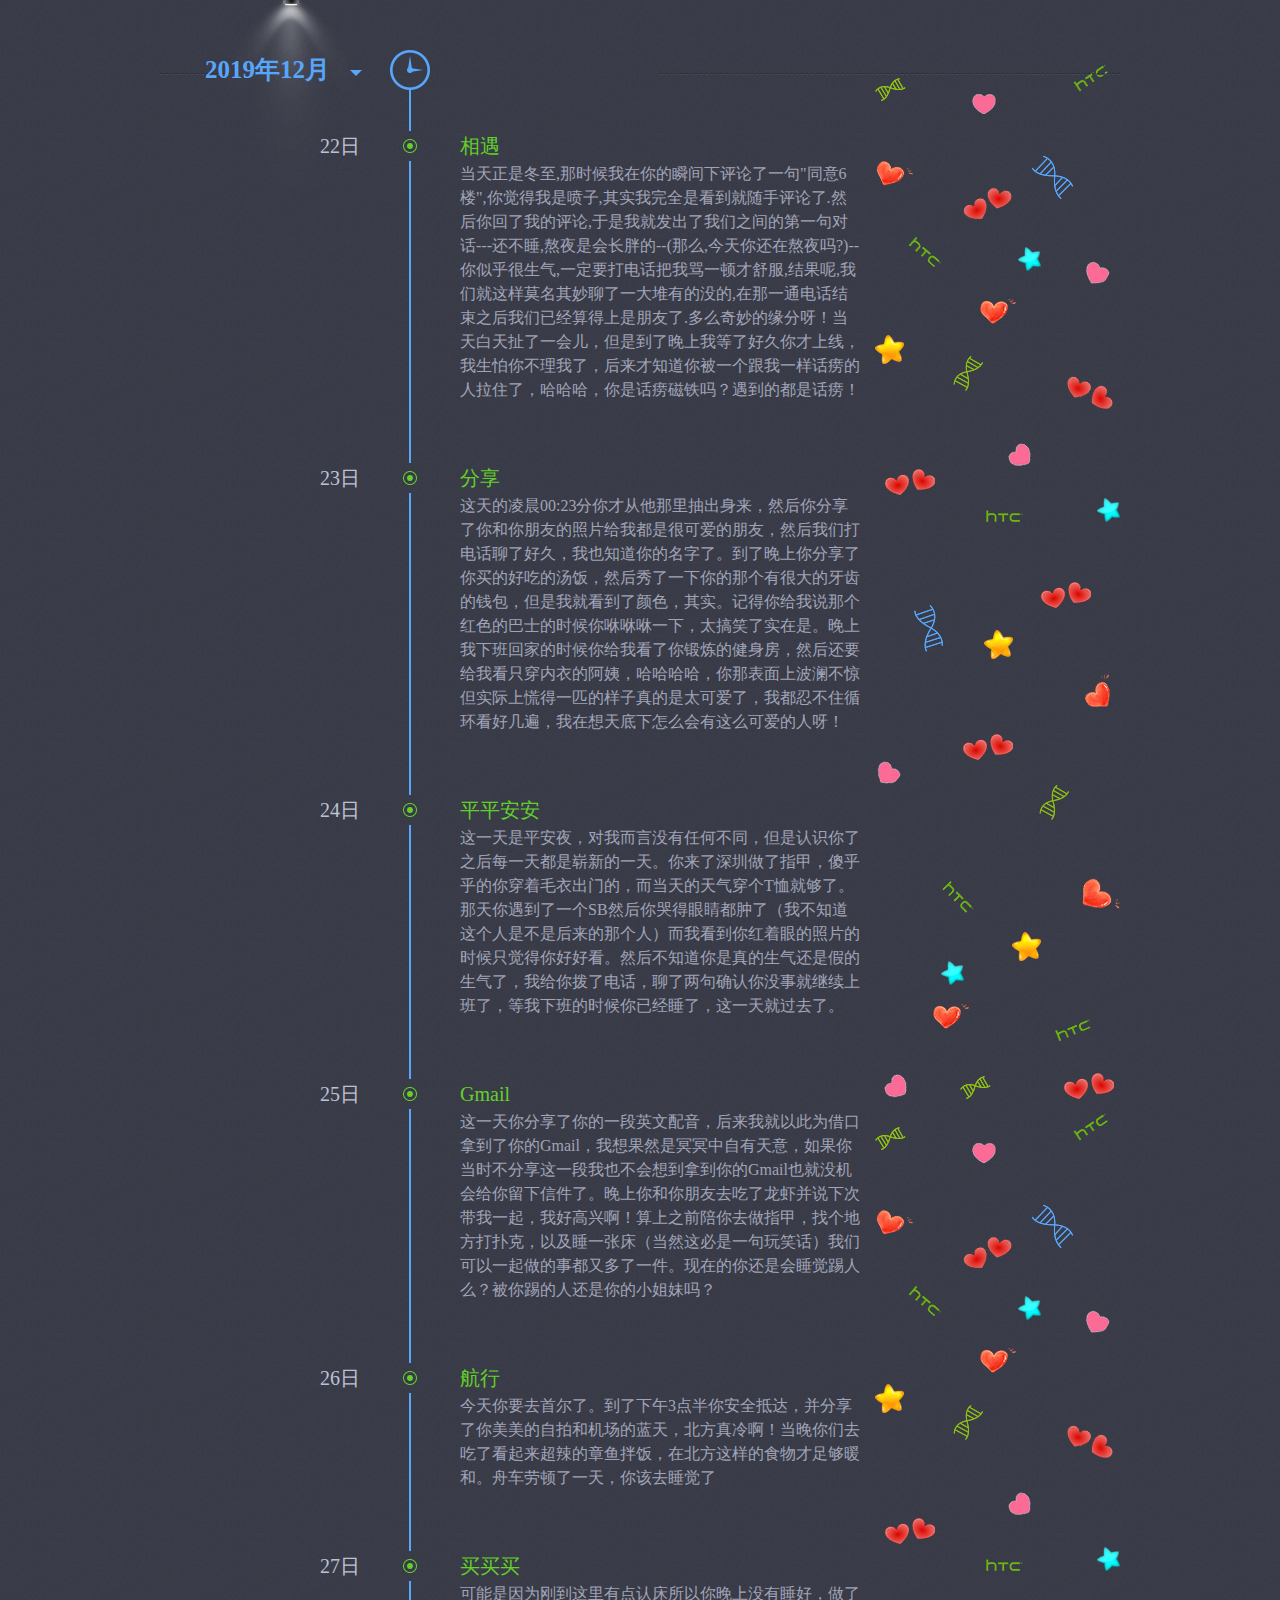
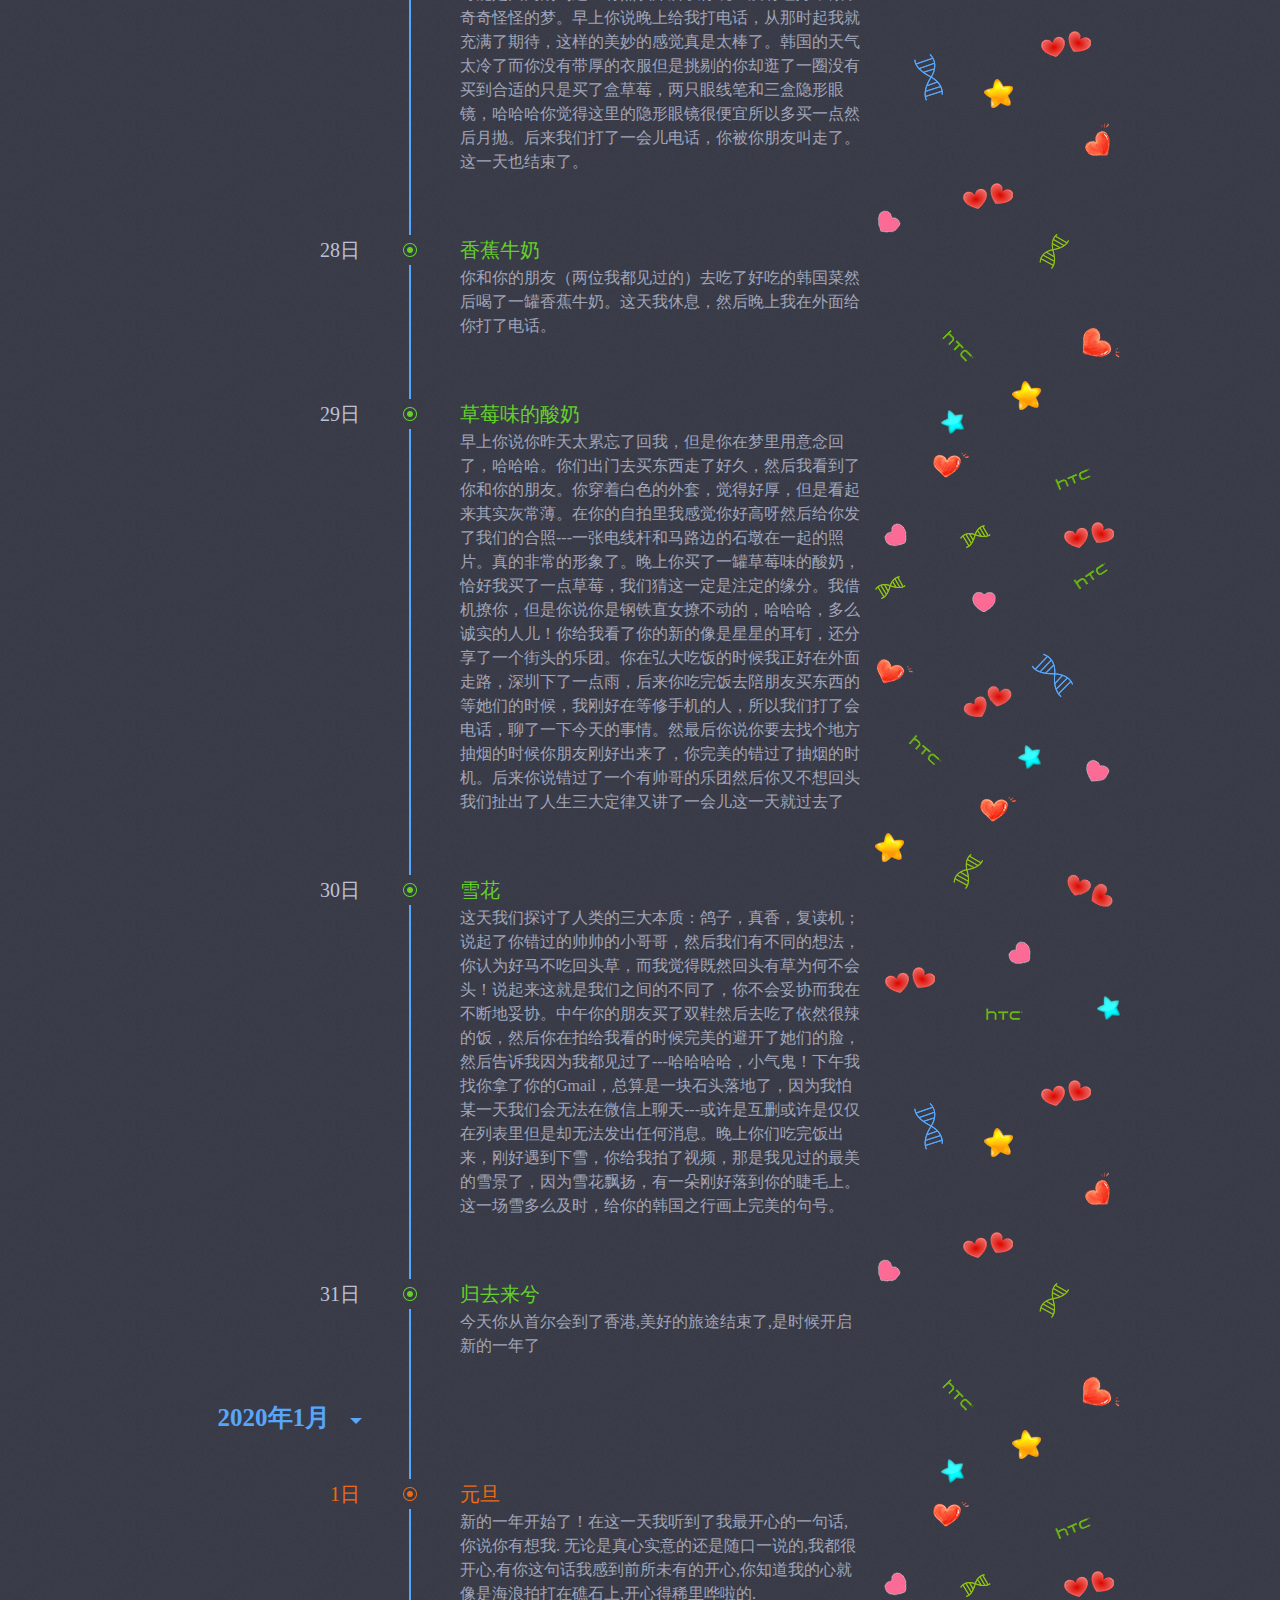
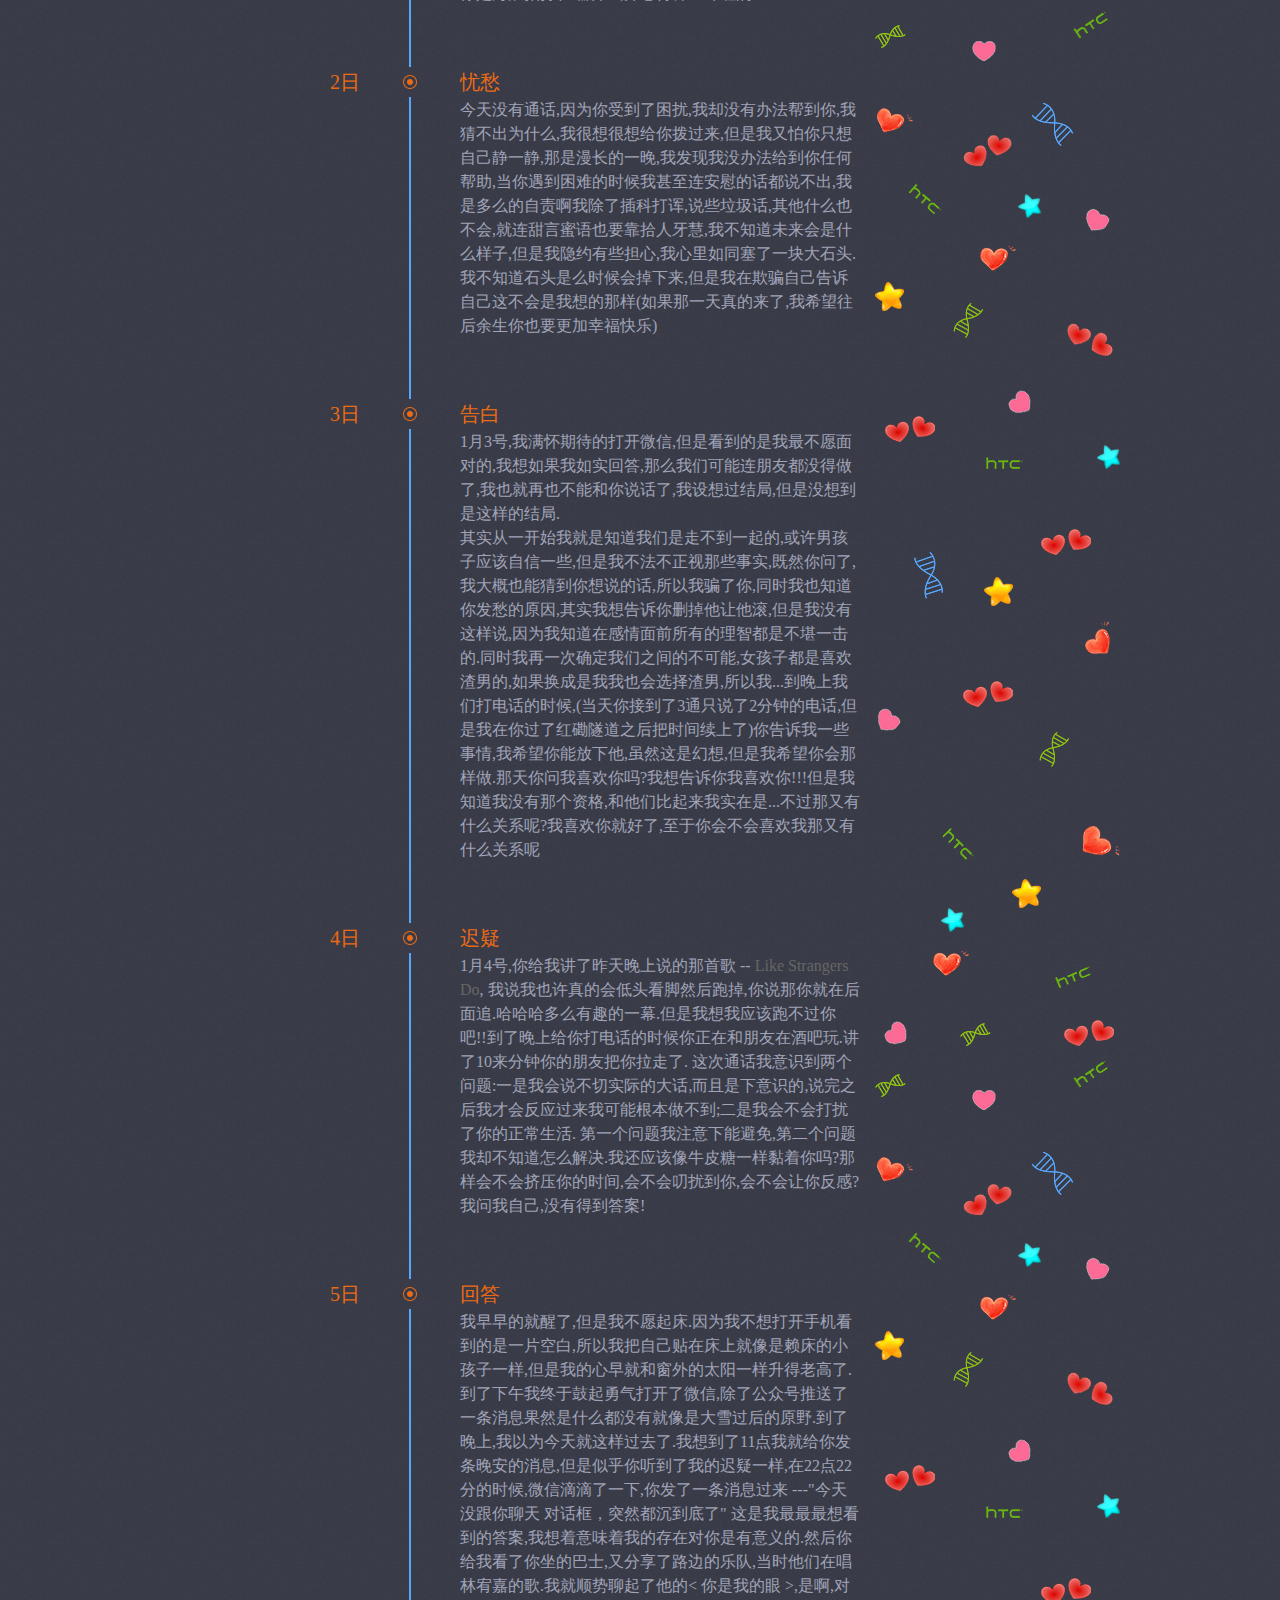
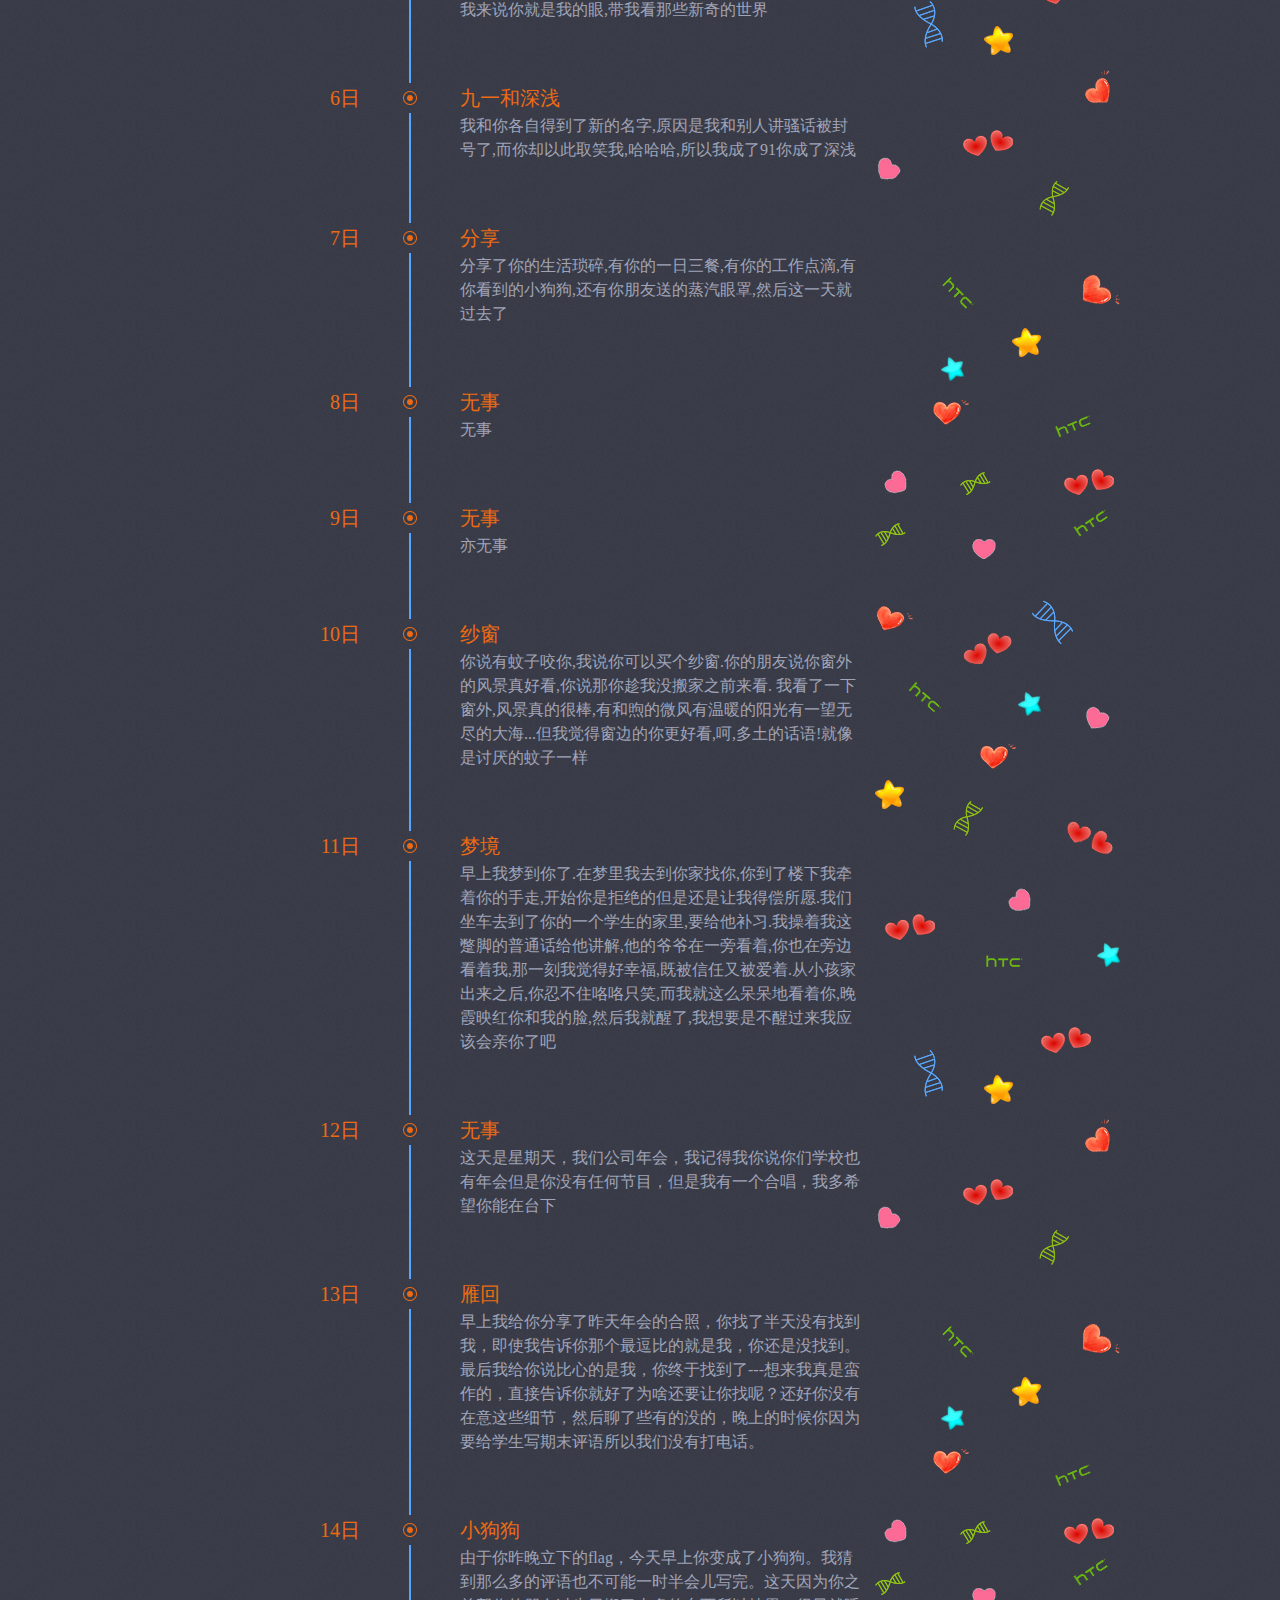
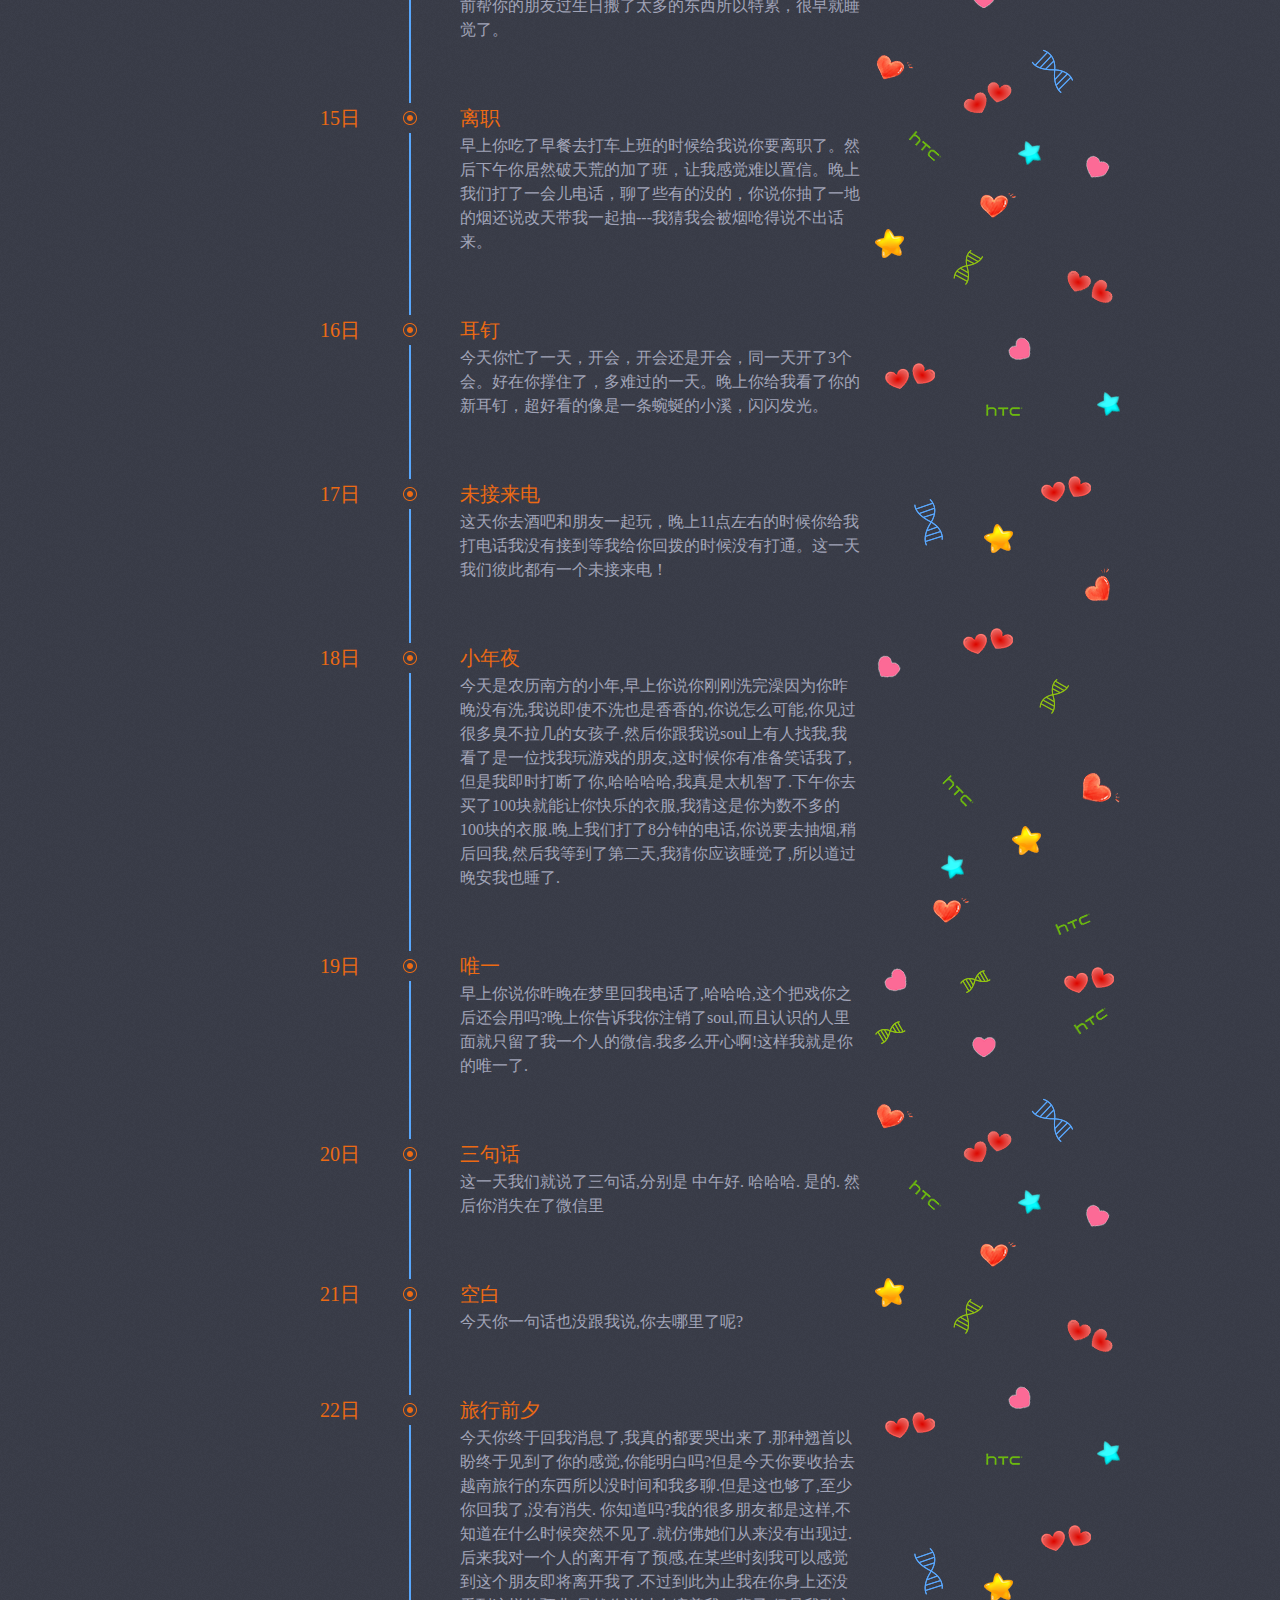
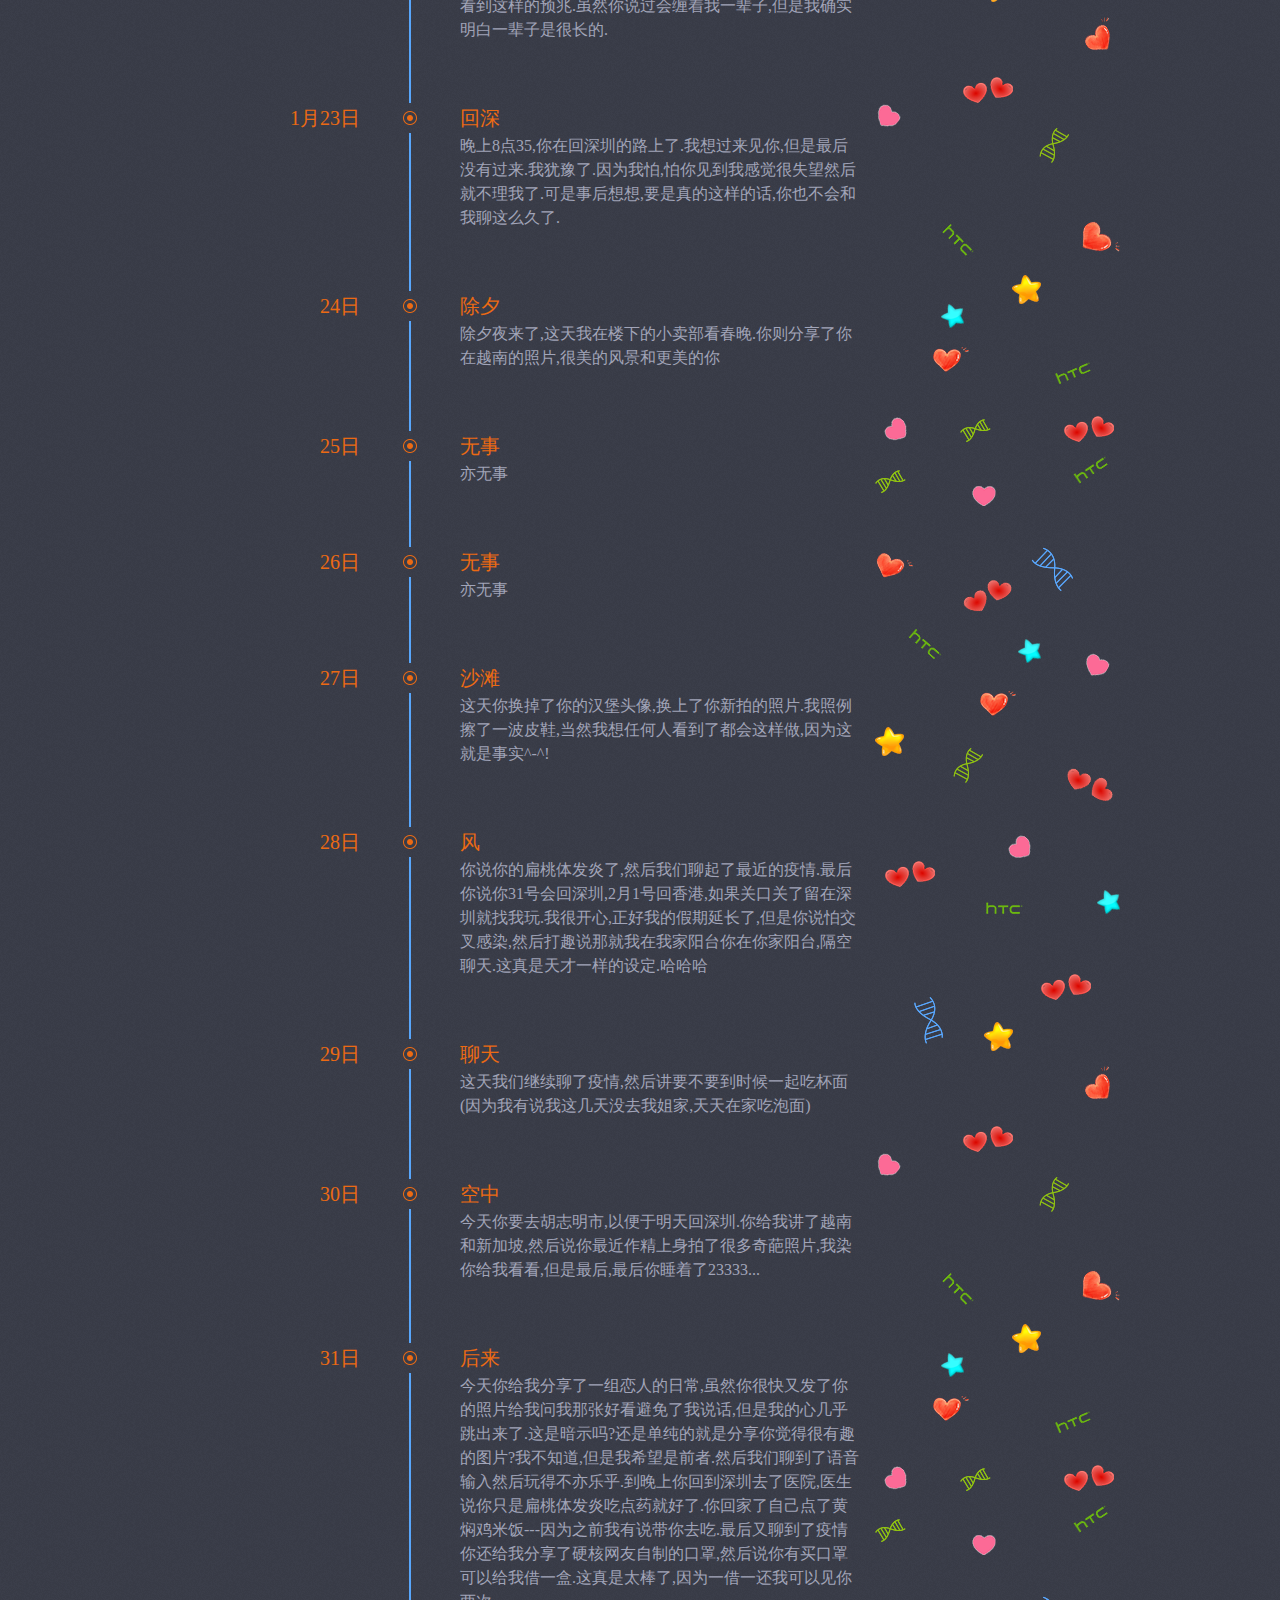
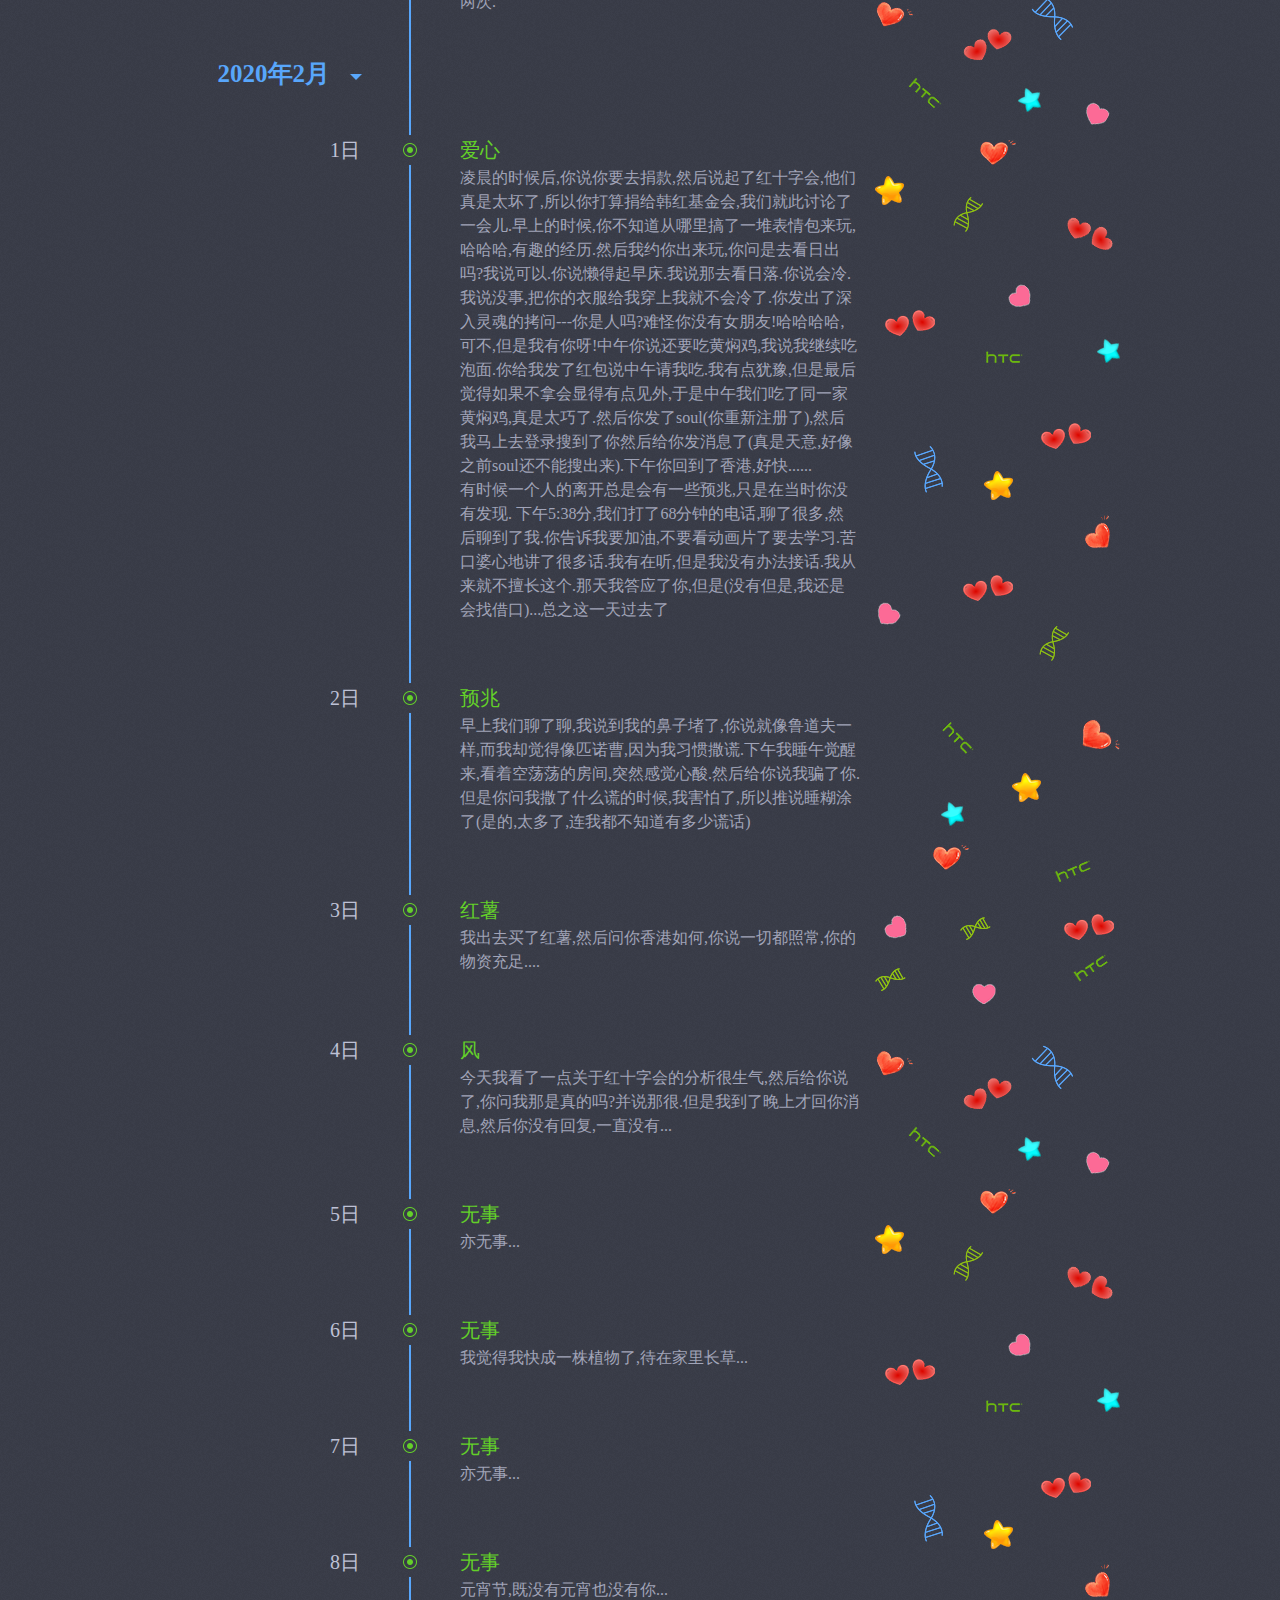
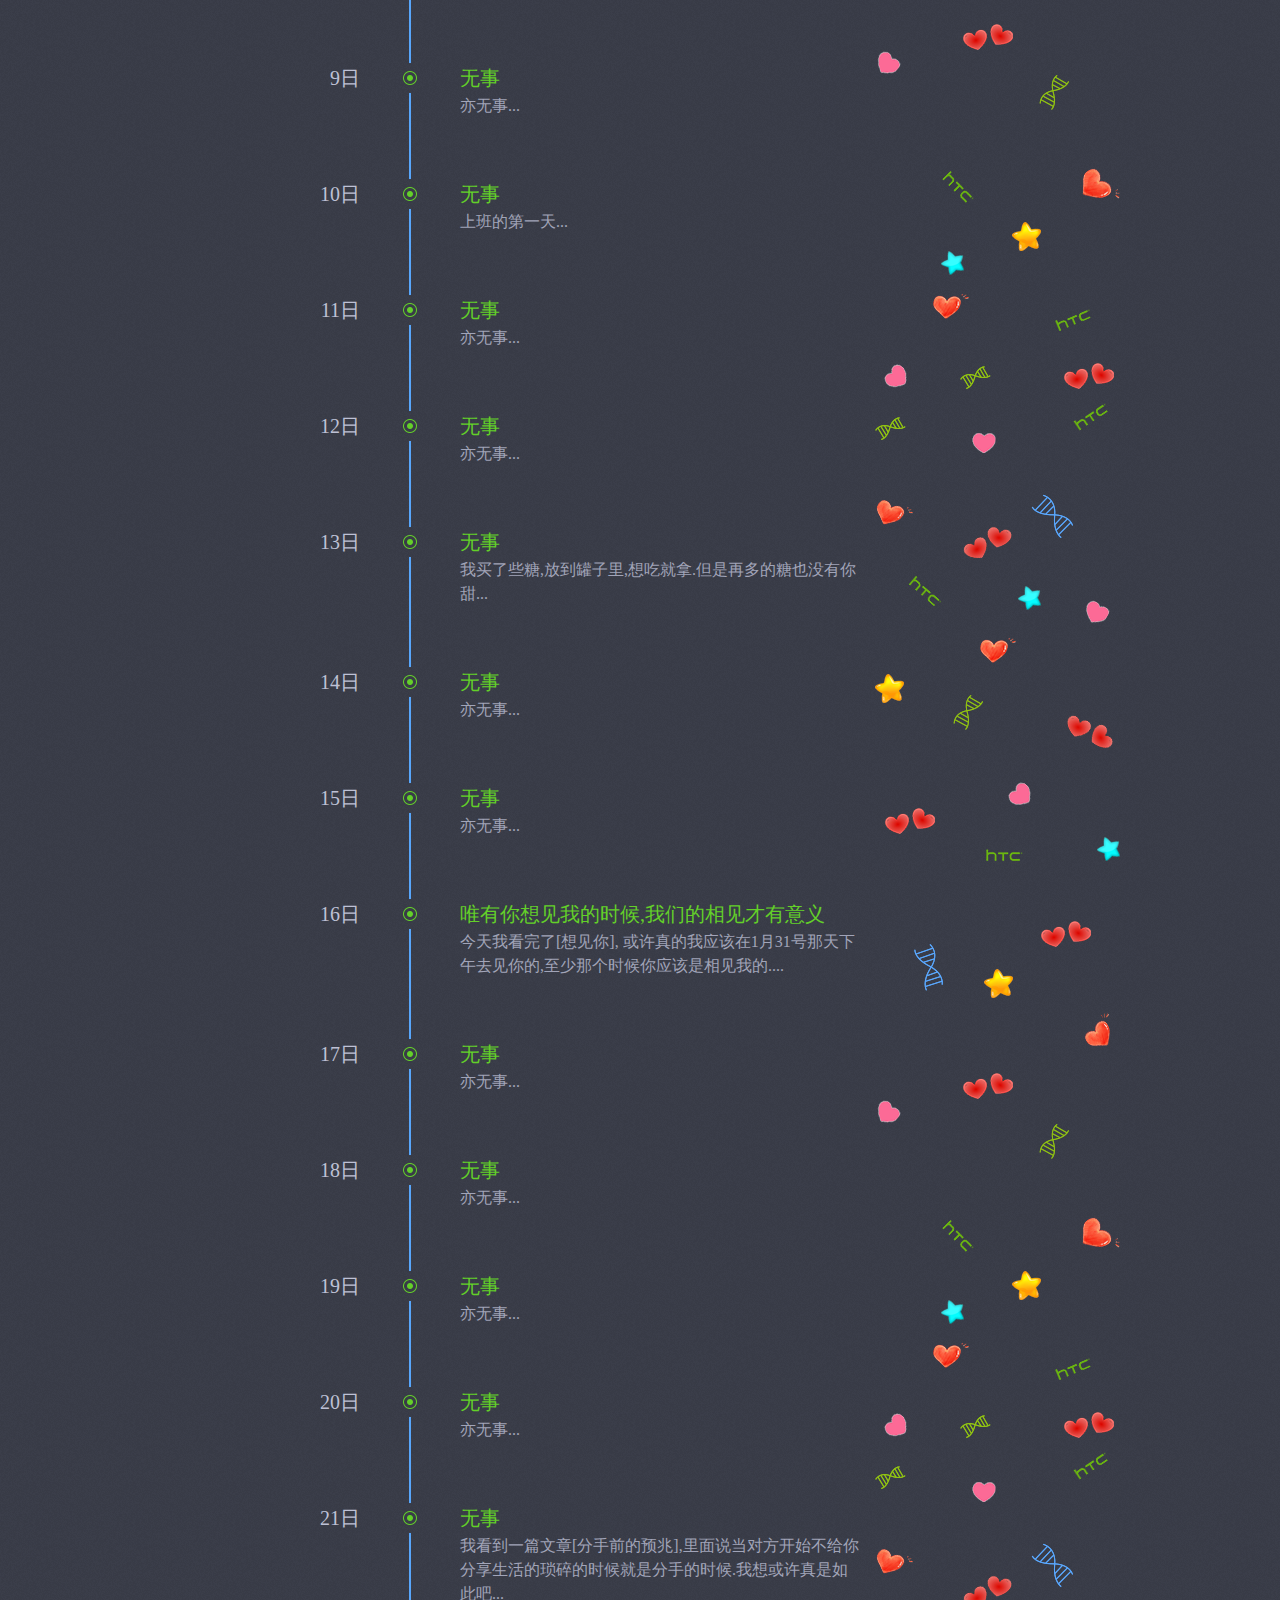
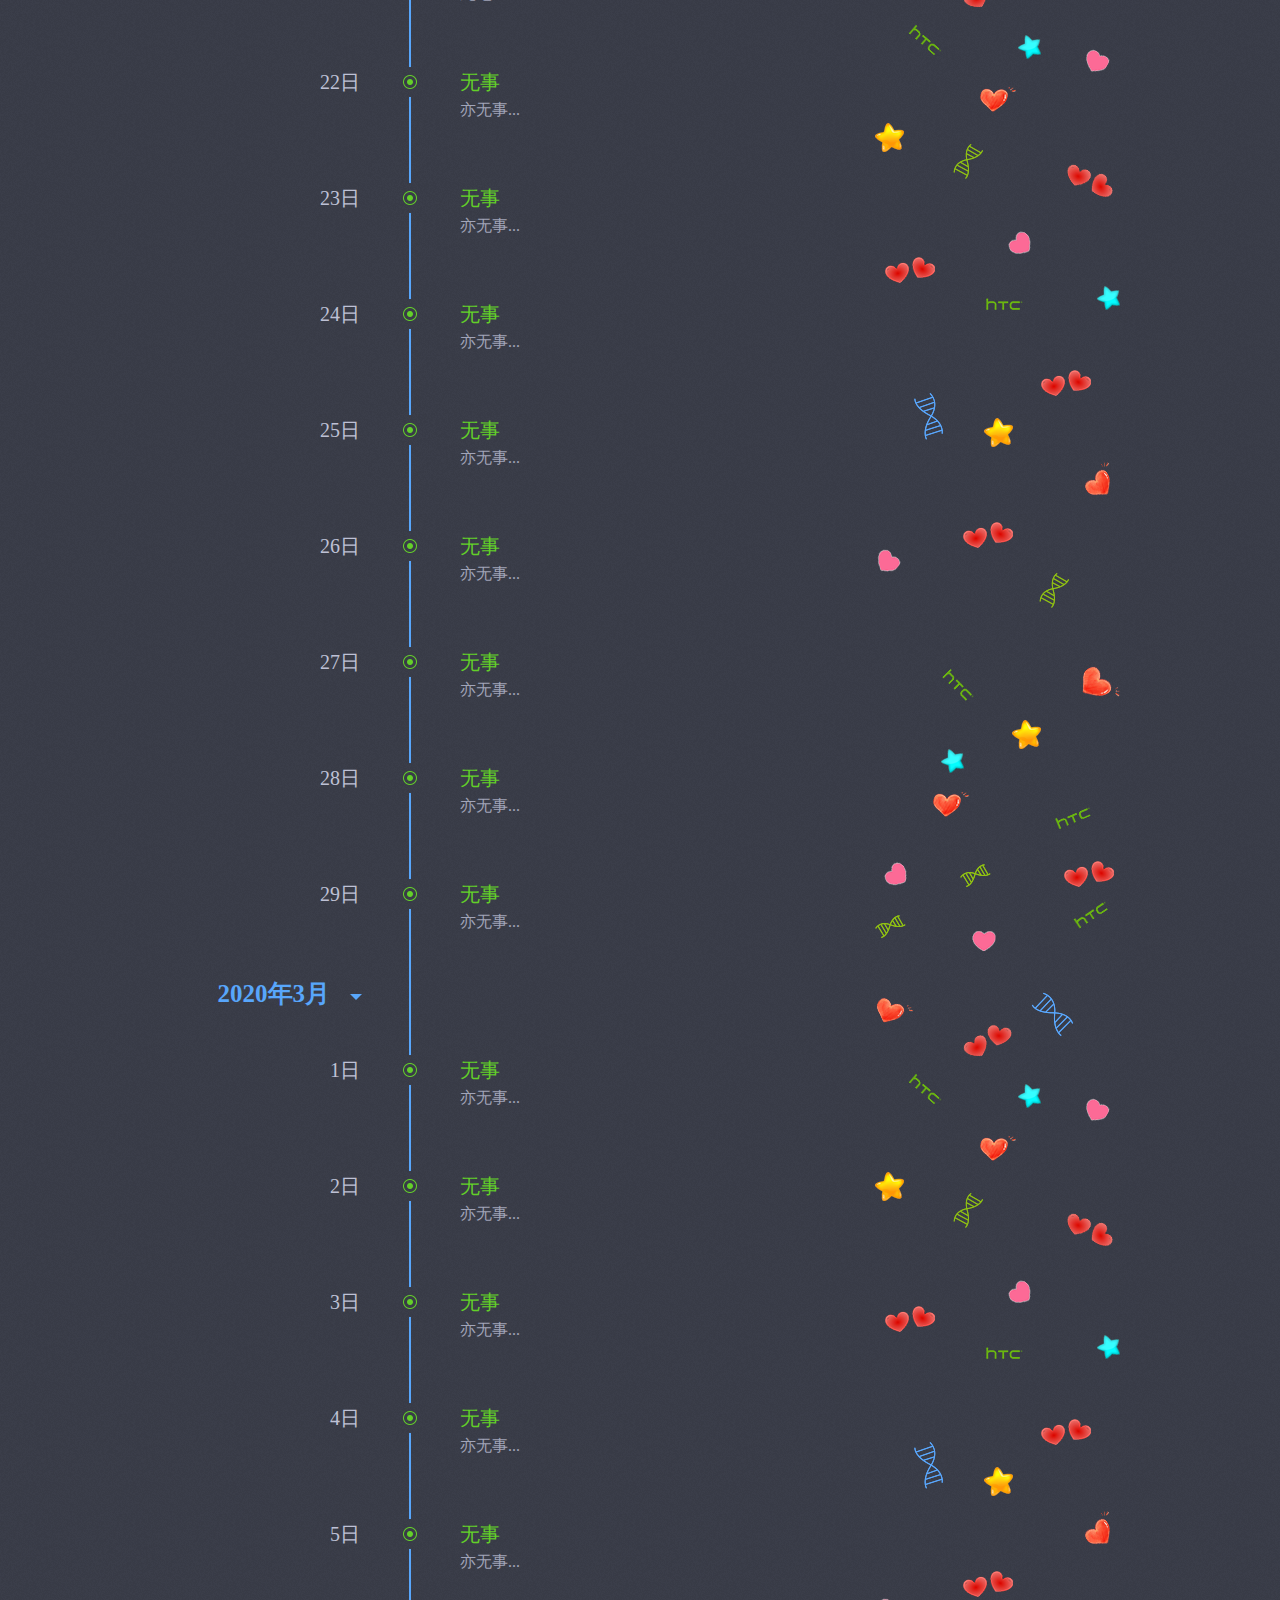
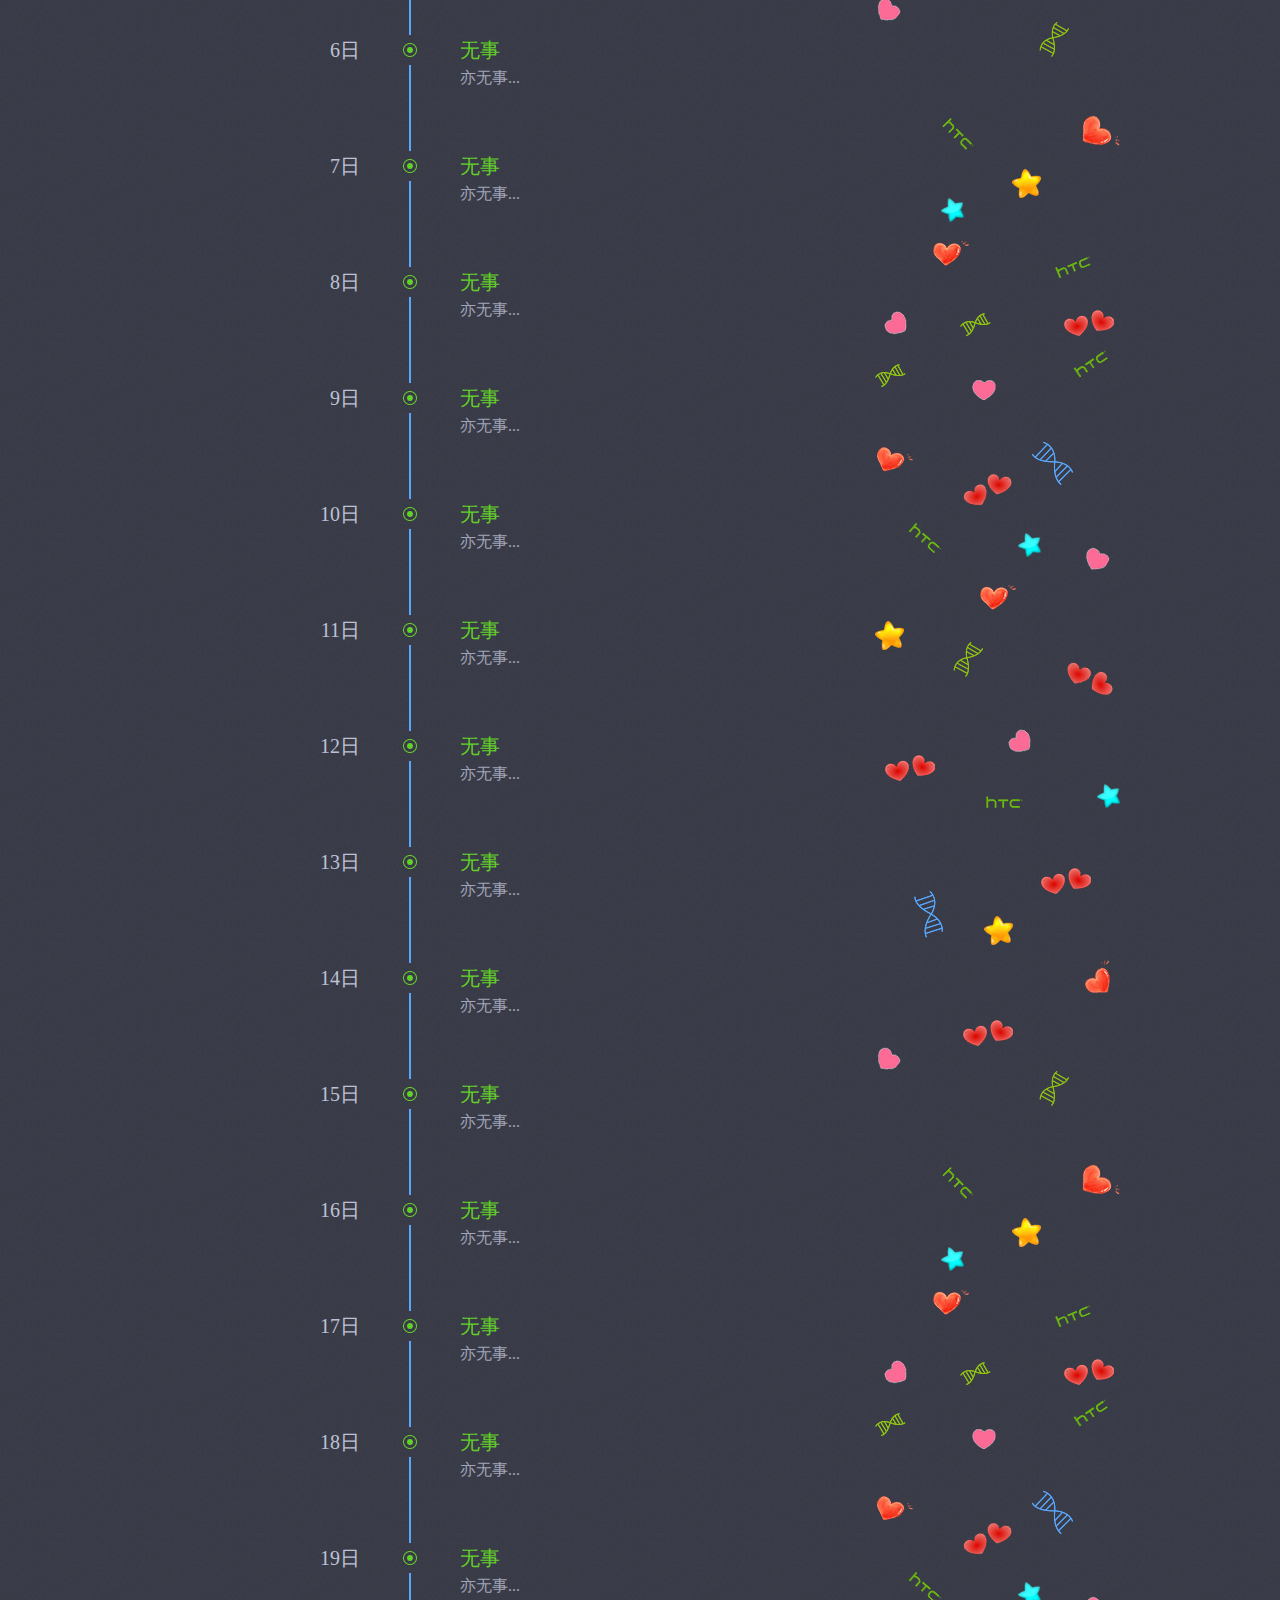
==== commit 23184a6c: "修改" ====
--- a/index.html
+++ b/index.html
@@ -1,5 +1,5 @@
 ﻿<!DOCTYPE html>
-<html>
+<html xmlns="http://www.w3.org/1999/html">
 <head>
 <meta http-equiv="Content-Type" content="text/html; charset=utf-8" />
 <meta http-equiv="X-UA-Compatible" content="IE=edge" />
@@ -23,7 +23,7 @@
 <div class="main">
 <h1 class="title">&nbsp;</h1>
     <!--2019开始-->
-    <div class="month">
+    <div class="year">
         <h2><a href="#">2019年12月<i></i></a></h2>
         <div class="list">
             <ul>
@@ -65,39 +65,39 @@
                     <p class="intro">航行</p>
                     <p class="version">&nbsp;</p>
                     <div class="more">
-                        <p>今天你要去首尔了。到了下午3点半你安全抵达，并分享了你美美的自拍和机场的蓝天，北方真冷啊！当晚你们去吃了看起来超辣的章鱼拌饭，在北方这样的食物才足够暖和。舟车劳顿的你早早睡觉了</p>
+                        <p>今天你要去首尔了。到了下午3点半你安全抵达，并分享了你美美的自拍和机场的蓝天，北方真冷啊！当晚你们去吃了看起来超辣的章鱼拌饭，在北方这样的食物才足够暖和。舟车劳顿了一天，你该去睡觉了</p>
                     </div>
                 </li>
 				<li class="cls">
                     <p class="date">27日</p>
-                    <p class="intro">航行</p>
-                    <p class="version">&nbsp;</p>
-                    <div class="more">
-                        <p></p>
+                    <p class="intro">买买买</p>
+                    <p class="version">&nbsp;</p>
+                    <div class="more">
+                        <p>可能是因为刚到这里有点认床所以你晚上没有睡好，做了奇奇怪怪的梦。早上你说晚上给我打电话，从那时起我就充满了期待，这样的美妙的感觉真是太棒了。韩国的天气太冷了而你没有带厚的衣服但是挑剔的你却逛了一圈没有买到合适的只是买了盒草莓，两只眼线笔和三盒隐形眼镜，哈哈哈你觉得这里的隐形眼镜很便宜所以多买一点然后月抛。后来我们打了一会儿电话，你被你朋友叫走了。这一天也结束了。</p>
                     </div>
                 </li>
 				<li class="cls">
                     <p class="date">28日</p>
-                    <p class="intro">航行</p>
-                    <p class="version">&nbsp;</p>
-                    <div class="more">
-                        <p></p>
+                    <p class="intro">香蕉牛奶</p>
+                    <p class="version">&nbsp;</p>
+                    <div class="more">
+                        <p>你和你的朋友（两位我都见过的）去吃了好吃的韩国菜然后喝了一罐香蕉牛奶。这天我休息，然后晚上我在外面给你打了电话。</p>
                     </div>
                 </li>
 				<li class="cls">
                     <p class="date">29日</p>
-                    <p class="intro">航行</p>
-                    <p class="version">&nbsp;</p>
-                    <div class="more">
-                        <p></p>
+                    <p class="intro">草莓味的酸奶</p>
+                    <p class="version">&nbsp;</p>
+                    <div class="more">
+                        <p>早上你说你昨天太累忘了回我，但是你在梦里用意念回了，哈哈哈。你们出门去买东西走了好久，然后我看到了你和你的朋友。你穿着白色的外套，觉得好厚，但是看起来其实灰常薄。在你的自拍里我感觉你好高呀然后给你发了我们的合照---一张电线杆和马路边的石墩在一起的照片。真的非常的形象了。晚上你买了一罐草莓味的酸奶，恰好我买了一点草莓，我们猜这一定是注定的缘分。我借机撩你，但是你说你是钢铁直女撩不动的，哈哈哈，多么诚实的人儿！你给我看了你的新的像是星星的耳钉，还分享了一个街头的乐团。你在弘大吃饭的时候我正好在外面走路，深圳下了一点雨，后来你吃完饭去陪朋友买东西的等她们的时候，我刚好在等修手机的人，所以我们打了会电话，聊了一下今天的事情。然最后你说你要去找个地方抽烟的时候你朋友刚好出来了，你完美的错过了抽烟的时机。后来你说错过了一个有帅哥的乐团然后你又不想回头我们扯出了人生三大定律又讲了一会儿这一天就过去了</p>
                     </div>
                 </li>
 				<li class="cls">
                     <p class="date">30日</p>
-                    <p class="intro">航行</p>
-                    <p class="version">&nbsp;</p>
-                    <div class="more">
-                        <p></p>
+                    <p class="intro">雪花</p>
+                    <p class="version">&nbsp;</p>
+                    <div class="more">
+                        <p>这天我们探讨了人类的三大本质：鸽子，真香，复读机；说起了你错过的帅帅的小哥哥，然后我们有不同的想法，你认为好马不吃回头草，而我觉得既然回头有草为何不会头！说起来这就是我们之间的不同了，你不会妥协而我在不断地妥协。中午你的朋友买了双鞋然后去吃了依然很辣的饭，然后你在拍给我看的时候完美的避开了她们的脸，然后告诉我因为我都见过了---哈哈哈哈，小气鬼！下午我找你拿了你的Gmail，总算是一块石头落地了，因为我怕某一天我们会无法在微信上聊天---或许是互删或许是仅仅在列表里但是却无法发出任何消息。晚上你们吃完饭出来，刚好遇到下雪，你给我拍了视频，那是我见过的最美的雪景了，因为雪花飘扬，有一朵刚好落到你的睫毛上。这一场雪多么及时，给你的韩国之行画上完美的句号。</p>
                     </div>
                 </li>
 				<li class="cls">
@@ -113,7 +113,7 @@
     </div>
     <!--2019end-->
     <!--2020年begin-->
-    <div class="month">
+    <div class="year">
         <h2><a href="#">2020年1月<i></i></a></h2>
         <div class="list">
             <ul>
@@ -224,12 +224,133 @@
                     <p class="version">&nbsp;</p>
                     <div class="more">
                         <p>
-						亦无事
+						这天是星期天，我们公司年会，我记得我你说你们学校也有年会但是你没有任何节目，但是我有一个合唱，我多希望你能在台下
 						</p>
                     </div>
                 </li>
 				<li class="cls highlight">
                     <p class="date">13日</p>
+                    <p class="intro">雁回</p>
+                    <p class="version">&nbsp;</p>
+                    <div class="more">
+                        <p>
+						 早上我给你分享了昨天年会的合照，你找了半天没有找到我，即使我告诉你那个最逗比的就是我，你还是没找到。最后我给你说比心的是我，你终于找到了---想来我真是蛮作的，直接告诉你就好了为啥还要让你找呢？还好你没有在意这些细节，然后聊了些有的没的，晚上的时候你因为要给学生写期末评语所以我们没有打电话。
+						</p>
+                    </div>
+                </li>
+				<li class="cls highlight">
+                    <p class="date">14日</p>
+                    <p class="intro">小狗狗</p>
+                    <p class="version">&nbsp;</p>
+                    <div class="more">
+                        <p>
+						由于你昨晚立下的flag，今天早上你变成了小狗狗。我猜到那么多的评语也不可能一时半会儿写完。这天因为你之前帮你的朋友过生日搬了太多的东西所以特累，很早就睡觉了。
+						</p>
+                    </div>
+                </li>
+				<li class="cls highlight">
+                    <p class="date">15日</p>
+                    <p class="intro">离职</p>
+                    <p class="version">&nbsp;</p>
+                    <div class="more">
+                        <p>
+						早上你吃了早餐去打车上班的时候给我说你要离职了。然后下午你居然破天荒的加了班，让我感觉难以置信。晚上我们打了一会儿电话，聊了些有的没的，你说你抽了一地的烟还说改天带我一起抽---我猜我会被烟呛得说不出话来。
+						</p>
+                    </div>
+                </li>
+				<li class="cls highlight">
+                    <p class="date">16日</p>
+                    <p class="intro">耳钉</p>
+                    <p class="version">&nbsp;</p>
+                    <div class="more">
+                        <p>
+						今天你忙了一天，开会，开会还是开会，同一天开了3个会。好在你撑住了，多难过的一天。晚上你给我看了你的新耳钉，超好看的像是一条蜿蜒的小溪，闪闪发光。
+						</p>
+                    </div>
+                </li>
+				<li class="cls highlight">
+                    <p class="date">17日</p>
+                    <p class="intro">未接来电</p>
+                    <p class="version">&nbsp;</p>
+                    <div class="more">
+                        <p>
+						这天你去酒吧和朋友一起玩，晚上11点左右的时候你给我打电话我没有接到等我给你回拨的时候没有打通。这一天我们彼此都有一个未接来电！
+						</p>
+                    </div>
+                </li>
+				<li class="cls highlight">
+                    <p class="date">18日</p>
+                    <p class="intro">小年夜</p>
+                    <p class="version">&nbsp;</p>
+                    <div class="more">
+                        <p>
+						今天是农历南方的小年,早上你说你刚刚洗完澡因为你昨晚没有洗,我说即使不洗也是香香的,你说怎么可能,你见过很多臭不拉几的女孩子.然后你跟我说soul上有人找我,我看了是一位找我玩游戏的朋友,这时候你有准备笑话我了,但是我即时打断了你,哈哈哈哈,我真是太机智了.下午你去买了100块就能让你快乐的衣服,我猜这是你为数不多的100块的衣服.晚上我们打了8分钟的电话,你说要去抽烟,稍后回我,然后我等到了第二天,我猜你应该睡觉了,所以道过晚安我也睡了.
+						</p>
+                    </div>
+                </li>
+				<li class="cls highlight">
+                    <p class="date">19日</p>
+                    <p class="intro">唯一</p>
+                    <p class="version">&nbsp;</p>
+                    <div class="more">
+                        <p>
+						早上你说你昨晚在梦里回我电话了,哈哈哈,这个把戏你之后还会用吗?晚上你告诉我你注销了soul,而且认识的人里面就只留了我一个人的微信.我多么开心啊!这样我就是你的唯一了.
+						</p>
+                    </div>
+                </li>
+				<li class="cls highlight">
+                    <p class="date">20日</p>
+                    <p class="intro">三句话</p>
+                    <p class="version">&nbsp;</p>
+                    <div class="more">
+                        <p>
+						这一天我们就说了三句话,分别是 中午好. 哈哈哈. 是的. 然后你消失在了微信里
+						</p>
+                    </div>
+                </li>
+				<li class="cls highlight">
+                    <p class="date">21日</p>
+                    <p class="intro">空白</p>
+                    <p class="version">&nbsp;</p>
+                    <div class="more">
+                        <p>
+						今天你一句话也没跟我说,你去哪里了呢?
+						</p>
+                    </div>
+                </li>
+				<li class="cls highlight">
+                    <p class="date">22日</p>
+                    <p class="intro">旅行前夕</p>
+                    <p class="version">&nbsp;</p>
+                    <div class="more">
+                        <p>
+						今天你终于回我消息了,我真的都要哭出来了.那种翘首以盼终于见到了你的感觉,你能明白吗?但是今天你要收拾去越南旅行的东西所以没时间和我多聊.但是这也够了,至少你回我了,没有消失.
+                            你知道吗?我的很多朋友都是这样,不知道在什么时候突然不见了.就仿佛她们从来没有出现过.后来我对一个人的离开有了预感,在某些时刻我可以感觉到这个朋友即将离开我了.不过到此为止我在你身上还没看到这样的预兆.虽然你说过会缠着我一辈子,但是我确实明白一辈子是很长的.
+						</p>
+                    </div>
+                </li>
+				<li class="cls highlight">
+                    <p class="date">1月23日</p>
+                    <p class="intro">回深</p>
+                    <p class="version">&nbsp;</p>
+                    <div class="more">
+                        <p>
+						晚上8点35,你在回深圳的路上了.我想过来见你,但是最后没有过来.我犹豫了.因为我怕,怕你见到我感觉很失望然后就不理我了.可是事后想想,要是真的这样的话,你也不会和我聊这么久了.
+						</p>
+                    </div>
+                </li>
+				<li class="cls highlight">
+                    <p class="date">24日</p>
+                    <p class="intro">除夕</p>
+                    <p class="version">&nbsp;</p>
+                    <div class="more">
+                        <p>
+						除夕夜来了,这天我在楼下的小卖部看春晚.你则分享了你在越南的照片,很美的风景和更美的你
+						</p>
+                    </div>
+                </li>
+				<li class="cls highlight">
+                    <p class="date">25日</p>
                     <p class="intro">无事</p>
                     <p class="version">&nbsp;</p>
                     <div class="more">
@@ -239,7 +360,7 @@
                     </div>
                 </li>
 				<li class="cls highlight">
-                    <p class="date">14日</p>
+                    <p class="date">26日</p>
                     <p class="intro">无事</p>
                     <p class="version">&nbsp;</p>
                     <div class="more">
@@ -249,2861 +370,2743 @@
                     </div>
                 </li>
 				<li class="cls highlight">
-                    <p class="date">15日</p>
-                    <p class="intro">无事</p>
+                    <p class="date">27日</p>
+                    <p class="intro">沙滩</p>
                     <p class="version">&nbsp;</p>
                     <div class="more">
                         <p>
-						亦无事
-						</p>
-                    </div>
-                </li>
-				<li class="cls highlight">
-                    <p class="date">16日</p>
-                    <p class="intro">无事</p>
-                    <p class="version">&nbsp;</p>
-                    <div class="more">
-                        <p>
-						亦无事
-						</p>
-                    </div>
-                </li>
-				<li class="cls highlight">
-                    <p class="date">17日</p>
-                    <p class="intro">无事</p>
-                    <p class="version">&nbsp;</p>
-                    <div class="more">
-                        <p>
-						亦无事
-						</p>
-                    </div>
-                </li>
-				<li class="cls highlight">
-                    <p class="date">18日</p>
-                    <p class="intro">无事</p>
-                    <p class="version">&nbsp;</p>
-                    <div class="more">
-                        <p>
-						亦无事
-						</p>
-                    </div>
-                </li>
-				<li class="cls highlight">
-                    <p class="date">19日</p>
-                    <p class="intro">无事</p>
-                    <p class="version">&nbsp;</p>
-                    <div class="more">
-                        <p>
-						亦无事
-						</p>
-                    </div>
-                </li>
-				<li class="cls highlight">
-                    <p class="date">20日</p>
-                    <p class="intro">无事</p>
-                    <p class="version">&nbsp;</p>
-                    <div class="more">
-                        <p>
-						亦无事
-						</p>
-                    </div>
-                </li>
-				<li class="cls highlight">
-                    <p class="date">21日</p>
-                    <p class="intro">无事</p>
-                    <p class="version">&nbsp;</p>
-                    <div class="more">
-                        <p>
-						亦无事
-						</p>
-                    </div>
-                </li>
-				<li class="cls highlight">
-                    <p class="date">22日</p>
-                    <p class="intro">无事</p>
-                    <p class="version">&nbsp;</p>
-                    <div class="more">
-                        <p>
-						亦无事
-						</p>
-                    </div>
-                </li>
-				<li class="cls highlight">
-                    <p class="date">1月23日</p>
-                    <p class="intro">无事</p>
-                    <p class="version">&nbsp;</p>
-                    <div class="more">
-                        <p>
-						亦无事
-						</p>
-                    </div>
-                </li>
-				<li class="cls highlight">
-                    <p class="date">24日</p>
-                    <p class="intro">无事</p>
-                    <p class="version">&nbsp;</p>
-                    <div class="more">
-                        <p>
-						亦无事
-						</p>
-                    </div>
-                </li>
-				<li class="cls highlight">
-                    <p class="date">25日</p>
-                    <p class="intro">无事</p>
-                    <p class="version">&nbsp;</p>
-                    <div class="more">
-                        <p>
-						亦无事
-						</p>
-                    </div>
-                </li>
-				<li class="cls highlight">
-                    <p class="date">26日</p>
-                    <p class="intro">无事</p>
-                    <p class="version">&nbsp;</p>
-                    <div class="more">
-                        <p>
-						亦无事
-						</p>
-                    </div>
-                </li>
-				<li class="cls highlight">
-                    <p class="date">27日</p>
-                    <p class="intro">无事</p>
-                    <p class="version">&nbsp;</p>
-                    <div class="more">
-                        <p>
-						亦无事
+						这天你换掉了你的汉堡头像,换上了你新拍的照片.我照例擦了一波皮鞋,当然我想任何人看到了都会这样做,因为这就是事实^-^!
 						</p>
                     </div>
                 </li>
 				<li class="cls highlight">
                     <p class="date">28日</p>
-                    <p class="intro">无事</p>
+                    <p class="intro">风</p>
                     <p class="version">&nbsp;</p>
                     <div class="more">
                         <p>
-						亦无事
+						你说你的扁桃体发炎了,然后我们聊起了最近的疫情.最后你说你31号会回深圳,2月1号回香港,如果关口关了留在深圳就找我玩.我很开心,正好我的假期延长了,但是你说怕交叉感染,然后打趣说那就我在我家阳台你在你家阳台,隔空聊天.这真是天才一样的设定.哈哈哈
 						</p>
                     </div>
                 </li>
 				<li class="cls highlight">
                     <p class="date">29日</p>
-                    <p class="intro">无事</p>
+                    <p class="intro">聊天</p>
                     <p class="version">&nbsp;</p>
                     <div class="more">
                         <p>
-						亦无事
+						这天我们继续聊了疫情,然后讲要不要到时候一起吃杯面(因为我有说我这几天没去我姐家,天天在家吃泡面)
 						</p>
                     </div>
                 </li>
 				<li class="cls highlight">
                     <p class="date">30日</p>
-                    <p class="intro">无事</p>
+                    <p class="intro">空中</p>
                     <p class="version">&nbsp;</p>
                     <div class="more">
                         <p>
-						亦无事
+                            今天你要去胡志明市,以便于明天回深圳.你给我讲了越南和新加坡,然后说你最近作精上身拍了很多奇葩照片,我染你给我看看,但是最后,最后你睡着了23333...
 						</p>
                     </div>
                 </li>
 				<li class="cls highlight">
                     <p class="date">31日</p>
-                    <p class="intro">无事</p>
+                    <p class="intro">后来</p>
                     <p class="version">&nbsp;</p>
                     <div class="more">
                         <p>
-						亦无事
+						今天你给我分享了一组恋人的日常,虽然你很快又发了你的照片给我问我那张好看避免了我说话,但是我的心几乎跳出来了.这是暗示吗?还是单纯的就是分享你觉得很有趣的图片?我不知道,但是我希望是前者.然后我们聊到了语音输入然后玩得不亦乐乎.到晚上你回到深圳去了医院,医生说你只是扁桃体发炎吃点药就好了.你回家了自己点了黄焖鸡米饭---因为之前我有说带你去吃.最后又聊到了疫情你还给我分享了硬核网友自制的口罩,然后说你有买口罩可以给我借一盒.这真是太棒了,因为一借一还我可以见你两次.
 						</p>
                     </div>
                 </li>
             </ul>
         </div>
     </div>
-    <div class="month">
+    <div class="year">
         <h2><a href="#">2020年2月<i></i></a></h2>
         <div class="list">
             <ul>
                 <!--每天-->
                 <li class="cls">
                     <p class="date">1日</p>
-                    <p class="intro">标题</p>
-                    <p class="version">&nbsp;</p>
-                    <div class="more">
-                        <p>内容...</p>
+                    <p class="intro">爱心</p>
+                    <p class="version">&nbsp;</p>
+                    <div class="more">
+                        <p>凌晨的时候后,你说你要去捐款,然后说起了红十字会,他们真是太坏了,所以你打算捐给韩红基金会,我们就此讨论了一会儿.早上的时候,你不知道从哪里搞了一堆表情包来玩,哈哈哈,有趣的经历.然后我约你出来玩,你问是去看日出吗?我说可以.你说懒得起早床.我说那去看日落.你说会冷.我说没事,把你的衣服给我穿上我就不会冷了.你发出了深入灵魂的拷问---你是人吗?难怪你没有女朋友!哈哈哈哈,可不,但是我有你呀!中午你说还要吃黄焖鸡,我说我继续吃泡面.你给我发了红包说中午请我吃.我有点犹豫,但是最后觉得如果不拿会显得有点见外,于是中午我们吃了同一家黄焖鸡,真是太巧了.然后你发了soul(你重新注册了),然后我马上去登录搜到了你然后给你发消息了(真是天意,好像之前soul还不能搜出来).下午你回到了香港,好快......
+                            </br>有时候一个人的离开总是会有一些预兆,只是在当时你没有发现.
+                            下午5:38分,我们打了68分钟的电话,聊了很多,然后聊到了我.你告诉我要加油,不要看动画片了要去学习.苦口婆心地讲了很多话.我有在听,但是我没有办法接话.我从来就不擅长这个.那天我答应了你,但是(没有但是,我还是会找借口)...总之这一天过去了</p>
                     </div>
                 </li>
                 <li class="cls">
                     <p class="date">2日</p>
-                    <p class="intro">标题</p>
-                    <p class="version">&nbsp;</p>
-                    <div class="more">
-                        <p>内容...</p>
+                    <p class="intro">预兆</p>
+                    <p class="version">&nbsp;</p>
+                    <div class="more">
+                        <p>早上我们聊了聊,我说到我的鼻子堵了,你说就像鲁道夫一样,而我却觉得像匹诺曹,因为我习惯撒谎.下午我睡午觉醒来,看着空荡荡的房间,突然感觉心酸.然后给你说我骗了你.但是你问我撒了什么谎的时候,我害怕了,所以推说睡糊涂了(是的,太多了,连我都不知道有多少谎话)</p>
                     </div>
                 </li>
                 <li class="cls">
                     <p class="date">3日</p>
-                    <p class="intro">标题</p>
-                    <p class="version">&nbsp;</p>
-                    <div class="more">
-                        <p>内容...</p>
+                    <p class="intro">红薯</p>
+                    <p class="version">&nbsp;</p>
+                    <div class="more">
+                        <p>我出去买了红薯,然后问你香港如何,你说一切都照常,你的物资充足....</p>
                     </div>
                 </li>
                 <li class="cls">
                     <p class="date">4日</p>
-                    <p class="intro">标题</p>
-                    <p class="version">&nbsp;</p>
-                    <div class="more">
-                        <p>内容...</p>
+                    <p class="intro">风</p>
+                    <p class="version">&nbsp;</p>
+                    <div class="more">
+                        <p>今天我看了一点关于红十字会的分析很生气,然后给你说了,你问我那是真的吗?并说那很.但是我到了晚上才回你消息,然后你没有回复,一直没有...</p>
                     </div>
                 </li>
                 <li class="cls">
                     <p class="date">5日</p>
-                    <p class="intro">标题</p>
-                    <p class="version">&nbsp;</p>
-                    <div class="more">
-                        <p>内容...</p>
+                    <p class="intro">无事</p>
+                    <p class="version">&nbsp;</p>
+                    <div class="more">
+                        <p>亦无事...</p>
                     </div>
                 </li>
                 <li class="cls">
                     <p class="date">6日</p>
-                    <p class="intro">标题</p>
-                    <p class="version">&nbsp;</p>
-                    <div class="more">
-                        <p>内容...</p>
+                    <p class="intro">无事</p>
+                    <p class="version">&nbsp;</p>
+                    <div class="more">
+                        <p>我觉得我快成一株植物了,待在家里长草...</p>
                     </div>
                 </li>
                 <li class="cls">
                     <p class="date">7日</p>
-                    <p class="intro">标题</p>
-                    <p class="version">&nbsp;</p>
-                    <div class="more">
-                        <p>内容...</p>
+                    <p class="intro">无事</p>
+                    <p class="version">&nbsp;</p>
+                    <div class="more">
+                        <p>亦无事...</p>
                     </div>
                 </li>
                 <li class="cls">
                     <p class="date">8日</p>
-                    <p class="intro">标题</p>
-                    <p class="version">&nbsp;</p>
-                    <div class="more">
-                        <p>内容...</p>
+                    <p class="intro">无事</p>
+                    <p class="version">&nbsp;</p>
+                    <div class="more">
+                        <p>元宵节,既没有元宵也没有你...</p>
                     </div>
                 </li>
                 <li class="cls">
                     <p class="date">9日</p>
-                    <p class="intro">标题</p>
-                    <p class="version">&nbsp;</p>
-                    <div class="more">
-                        <p>内容...</p>
+                    <p class="intro">无事</p>
+                    <p class="version">&nbsp;</p>
+                    <div class="more">
+                        <p>亦无事...</p>
                     </div>
                 </li>
                 <li class="cls">
                     <p class="date">10日</p>
-                    <p class="intro">标题</p>
-                    <p class="version">&nbsp;</p>
-                    <div class="more">
-                        <p>内容...</p>
+                    <p class="intro">无事</p>
+                    <p class="version">&nbsp;</p>
+                    <div class="more">
+                        <p>上班的第一天...</p>
                     </div>
                 </li>
                 <li class="cls">
                     <p class="date">11日</p>
-                    <p class="intro">标题</p>
-                    <p class="version">&nbsp;</p>
-                    <div class="more">
-                        <p>内容...</p>
+                    <p class="intro">无事</p>
+                    <p class="version">&nbsp;</p>
+                    <div class="more">
+                        <p>亦无事...</p>
                     </div>
                 </li>
                 <li class="cls">
                     <p class="date">12日</p>
-                    <p class="intro">标题</p>
-                    <p class="version">&nbsp;</p>
-                    <div class="more">
-                        <p>内容...</p>
+                    <p class="intro">无事</p>
+                    <p class="version">&nbsp;</p>
+                    <div class="more">
+                        <p>亦无事...</p>
                     </div>
                 </li>
                 <li class="cls">
                     <p class="date">13日</p>
-                    <p class="intro">标题</p>
-                    <p class="version">&nbsp;</p>
-                    <div class="more">
-                        <p>内容...</p>
+                    <p class="intro">无事</p>
+                    <p class="version">&nbsp;</p>
+                    <div class="more">
+                        <p>我买了些糖,放到罐子里,想吃就拿.但是再多的糖也没有你甜...</p>
                     </div>
                 </li>
                 <li class="cls">
                     <p class="date">14日</p>
-                    <p class="intro">标题</p>
-                    <p class="version">&nbsp;</p>
-                    <div class="more">
-                        <p>内容...</p>
+                    <p class="intro">无事</p>
+                    <p class="version">&nbsp;</p>
+                    <div class="more">
+                        <p>亦无事...</p>
                     </div>
                 </li>
                 <li class="cls">
                     <p class="date">15日</p>
-                    <p class="intro">标题</p>
-                    <p class="version">&nbsp;</p>
-                    <div class="more">
-                        <p>内容...</p>
+                    <p class="intro">无事</p>
+                    <p class="version">&nbsp;</p>
+                    <div class="more">
+                        <p>亦无事...</p>
                     </div>
                 </li>
                 <li class="cls">
                     <p class="date">16日</p>
-                    <p class="intro">标题</p>
-                    <p class="version">&nbsp;</p>
-                    <div class="more">
-                        <p>内容...</p>
+                    <p class="intro">唯有你想见我的时候,我们的相见才有意义</p>
+                    <p class="version">&nbsp;</p>
+                    <div class="more">
+                        <p>今天我看完了[想见你], 或许真的我应该在1月31号那天下午去见你的,至少那个时候你应该是相见我的....</p>
                     </div>
                 </li>
                 <li class="cls">
                     <p class="date">17日</p>
-                    <p class="intro">标题</p>
-                    <p class="version">&nbsp;</p>
-                    <div class="more">
-                        <p>内容...</p>
+                    <p class="intro">无事</p>
+                    <p class="version">&nbsp;</p>
+                    <div class="more">
+                        <p>亦无事...</p>
                     </div>
                 </li>
                 <li class="cls">
                     <p class="date">18日</p>
-                    <p class="intro">标题</p>
-                    <p class="version">&nbsp;</p>
-                    <div class="more">
-                        <p>内容...</p>
+                    <p class="intro">无事</p>
+                    <p class="version">&nbsp;</p>
+                    <div class="more">
+                        <p>亦无事...</p>
                     </div>
                 </li>
                 <li class="cls">
                     <p class="date">19日</p>
-                    <p class="intro">标题</p>
-                    <p class="version">&nbsp;</p>
-                    <div class="more">
-                        <p>内容...</p>
+                    <p class="intro">无事</p>
+                    <p class="version">&nbsp;</p>
+                    <div class="more">
+                        <p>亦无事...</p>
                     </div>
                 </li>
                 <li class="cls">
                     <p class="date">20日</p>
-                    <p class="intro">标题</p>
-                    <p class="version">&nbsp;</p>
-                    <div class="more">
-                        <p>内容...</p>
+                    <p class="intro">无事</p>
+                    <p class="version">&nbsp;</p>
+                    <div class="more">
+                        <p>亦无事...</p>
                     </div>
                 </li>
                 <li class="cls">
                     <p class="date">21日</p>
-                    <p class="intro">标题</p>
-                    <p class="version">&nbsp;</p>
-                    <div class="more">
-                        <p>内容...</p>
+                    <p class="intro">无事</p>
+                    <p class="version">&nbsp;</p>
+                    <div class="more">
+                        <p>我看到一篇文章[分手前的预兆],里面说当对方开始不给你分享生活的琐碎的时候就是分手的时候.我想或许真是如此吧...</p>
                     </div>
                 </li>
                 <li class="cls">
                     <p class="date">22日</p>
-                    <p class="intro">标题</p>
-                    <p class="version">&nbsp;</p>
-                    <div class="more">
-                        <p>内容...</p>
+                    <p class="intro">无事</p>
+                    <p class="version">&nbsp;</p>
+                    <div class="more">
+                        <p>亦无事...</p>
                     </div>
                 </li>
                 <li class="cls">
                     <p class="date">23日</p>
-                    <p class="intro">标题</p>
-                    <p class="version">&nbsp;</p>
-                    <div class="more">
-                        <p>内容...</p>
+                    <p class="intro">无事</p>
+                    <p class="version">&nbsp;</p>
+                    <div class="more">
+                        <p>亦无事...</p>
                     </div>
                 </li>
                 <li class="cls">
                     <p class="date">24日</p>
-                    <p class="intro">标题</p>
-                    <p class="version">&nbsp;</p>
-                    <div class="more">
-                        <p>内容...</p>
+                    <p class="intro">无事</p>
+                    <p class="version">&nbsp;</p>
+                    <div class="more">
+                        <p>亦无事...</p>
                     </div>
                 </li>
                 <li class="cls">
                     <p class="date">25日</p>
-                    <p class="intro">标题</p>
-                    <p class="version">&nbsp;</p>
-                    <div class="more">
-                        <p>内容...</p>
+                    <p class="intro">无事</p>
+                    <p class="version">&nbsp;</p>
+                    <div class="more">
+                        <p>亦无事...</p>
                     </div>
                 </li>
                 <li class="cls">
                     <p class="date">26日</p>
-                    <p class="intro">标题</p>
-                    <p class="version">&nbsp;</p>
-                    <div class="more">
-                        <p>内容...</p>
+                    <p class="intro">无事</p>
+                    <p class="version">&nbsp;</p>
+                    <div class="more">
+                        <p>亦无事...</p>
                     </div>
                 </li>
                 <li class="cls">
                     <p class="date">27日</p>
-                    <p class="intro">标题</p>
-                    <p class="version">&nbsp;</p>
-                    <div class="more">
-                        <p>内容...</p>
+                    <p class="intro">无事</p>
+                    <p class="version">&nbsp;</p>
+                    <div class="more">
+                        <p>亦无事...</p>
                     </div>
                 </li>
                 <li class="cls">
                     <p class="date">28日</p>
-                    <p class="intro">标题</p>
-                    <p class="version">&nbsp;</p>
-                    <div class="more">
-                        <p>内容...</p>
+                    <p class="intro">无事</p>
+                    <p class="version">&nbsp;</p>
+                    <div class="more">
+                        <p>亦无事...</p>
                     </div>
                 </li>
                 <li class="cls">
                     <p class="date">29日</p>
-                    <p class="intro">标题</p>
-                    <p class="version">&nbsp;</p>
-                    <div class="more">
-                        <p>内容...</p>
+                    <p class="intro">无事</p>
+                    <p class="version">&nbsp;</p>
+                    <div class="more">
+                        <p>亦无事...</p>
                     </div>
                 </li>
             </ul>
         </div>
     </div>
-    <div class="month">
+    <div class="year">
         <h2><a href="#">2020年3月<i></i></a></h2>
         <div class="list">
             <ul>
                 <!--每天-->
                 <li class="cls">
                     <p class="date">1日</p>
-                    <p class="intro">标题</p>
-                    <p class="version">&nbsp;</p>
-                    <div class="more">
-                        <p>内容...</p>
+                    <p class="intro">无事</p>
+                    <p class="version">&nbsp;</p>
+                    <div class="more">
+                        <p>亦无事...</p>
                     </div>
                 </li>
                 <li class="cls">
                     <p class="date">2日</p>
-                    <p class="intro">标题</p>
-                    <p class="version">&nbsp;</p>
-                    <div class="more">
-                        <p>内容...</p>
+                    <p class="intro">无事</p>
+                    <p class="version">&nbsp;</p>
+                    <div class="more">
+                        <p>亦无事...</p>
                     </div>
                 </li>
                 <li class="cls">
                     <p class="date">3日</p>
-                    <p class="intro">标题</p>
-                    <p class="version">&nbsp;</p>
-                    <div class="more">
-                        <p>内容...</p>
+                    <p class="intro">无事</p>
+                    <p class="version">&nbsp;</p>
+                    <div class="more">
+                        <p>亦无事...</p>
                     </div>
                 </li>
                 <li class="cls">
                     <p class="date">4日</p>
-                    <p class="intro">标题</p>
-                    <p class="version">&nbsp;</p>
-                    <div class="more">
-                        <p>内容...</p>
+                    <p class="intro">无事</p>
+                    <p class="version">&nbsp;</p>
+                    <div class="more">
+                        <p>亦无事...</p>
                     </div>
                 </li>
                 <li class="cls">
                     <p class="date">5日</p>
-                    <p class="intro">标题</p>
-                    <p class="version">&nbsp;</p>
-                    <div class="more">
-                        <p>内容...</p>
+                    <p class="intro">无事</p>
+                    <p class="version">&nbsp;</p>
+                    <div class="more">
+                        <p>亦无事...</p>
                     </div>
                 </li>
                 <li class="cls">
                     <p class="date">6日</p>
-                    <p class="intro">标题</p>
-                    <p class="version">&nbsp;</p>
-                    <div class="more">
-                        <p>内容...</p>
+                    <p class="intro">无事</p>
+                    <p class="version">&nbsp;</p>
+                    <div class="more">
+                        <p>亦无事...</p>
                     </div>
                 </li>
                 <li class="cls">
                     <p class="date">7日</p>
-                    <p class="intro">标题</p>
-                    <p class="version">&nbsp;</p>
-                    <div class="more">
-                        <p>内容...</p>
+                    <p class="intro">无事</p>
+                    <p class="version">&nbsp;</p>
+                    <div class="more">
+                        <p>亦无事...</p>
                     </div>
                 </li>
                 <li class="cls">
                     <p class="date">8日</p>
-                    <p class="intro">标题</p>
-                    <p class="version">&nbsp;</p>
-                    <div class="more">
-                        <p>内容...</p>
+                    <p class="intro">无事</p>
+                    <p class="version">&nbsp;</p>
+                    <div class="more">
+                        <p>亦无事...</p>
                     </div>
                 </li>
                 <li class="cls">
                     <p class="date">9日</p>
-                    <p class="intro">标题</p>
-                    <p class="version">&nbsp;</p>
-                    <div class="more">
-                        <p>内容...</p>
+                    <p class="intro">无事</p>
+                    <p class="version">&nbsp;</p>
+                    <div class="more">
+                        <p>亦无事...</p>
                     </div>
                 </li>
                 <li class="cls">
                     <p class="date">10日</p>
-                    <p class="intro">标题</p>
-                    <p class="version">&nbsp;</p>
-                    <div class="more">
-                        <p>内容...</p>
+                    <p class="intro">无事</p>
+                    <p class="version">&nbsp;</p>
+                    <div class="more">
+                        <p>亦无事...</p>
                     </div>
                 </li>
                 <li class="cls">
                     <p class="date">11日</p>
-                    <p class="intro">标题</p>
-                    <p class="version">&nbsp;</p>
-                    <div class="more">
-                        <p>内容...</p>
+                    <p class="intro">无事</p>
+                    <p class="version">&nbsp;</p>
+                    <div class="more">
+                        <p>亦无事...</p>
                     </div>
                 </li>
                 <li class="cls">
                     <p class="date">12日</p>
-                    <p class="intro">标题</p>
-                    <p class="version">&nbsp;</p>
-                    <div class="more">
-                        <p>内容...</p>
+                    <p class="intro">无事</p>
+                    <p class="version">&nbsp;</p>
+                    <div class="more">
+                        <p>亦无事...</p>
                     </div>
                 </li>
                 <li class="cls">
                     <p class="date">13日</p>
-                    <p class="intro">标题</p>
-                    <p class="version">&nbsp;</p>
-                    <div class="more">
-                        <p>内容...</p>
+                    <p class="intro">无事</p>
+                    <p class="version">&nbsp;</p>
+                    <div class="more">
+                        <p>亦无事...</p>
                     </div>
                 </li>
                 <li class="cls">
                     <p class="date">14日</p>
-                    <p class="intro">标题</p>
-                    <p class="version">&nbsp;</p>
-                    <div class="more">
-                        <p>内容...</p>
+                    <p class="intro">无事</p>
+                    <p class="version">&nbsp;</p>
+                    <div class="more">
+                        <p>亦无事...</p>
                     </div>
                 </li>
                 <li class="cls">
                     <p class="date">15日</p>
-                    <p class="intro">标题</p>
-                    <p class="version">&nbsp;</p>
-                    <div class="more">
-                        <p>内容...</p>
+                    <p class="intro">无事</p>
+                    <p class="version">&nbsp;</p>
+                    <div class="more">
+                        <p>亦无事...</p>
                     </div>
                 </li>
                 <li class="cls">
                     <p class="date">16日</p>
-                    <p class="intro">标题</p>
-                    <p class="version">&nbsp;</p>
-                    <div class="more">
-                        <p>内容...</p>
+                    <p class="intro">无事</p>
+                    <p class="version">&nbsp;</p>
+                    <div class="more">
+                        <p>亦无事...</p>
                     </div>
                 </li>
                 <li class="cls">
                     <p class="date">17日</p>
-                    <p class="intro">标题</p>
-                    <p class="version">&nbsp;</p>
-                    <div class="more">
-                        <p>内容...</p>
+                    <p class="intro">无事</p>
+                    <p class="version">&nbsp;</p>
+                    <div class="more">
+                        <p>亦无事...</p>
                     </div>
                 </li>
                 <li class="cls">
                     <p class="date">18日</p>
-                    <p class="intro">标题</p>
-                    <p class="version">&nbsp;</p>
-                    <div class="more">
-                        <p>内容...</p>
+                    <p class="intro">无事</p>
+                    <p class="version">&nbsp;</p>
+                    <div class="more">
+                        <p>亦无事...</p>
                     </div>
                 </li>
                 <li class="cls">
                     <p class="date">19日</p>
-                    <p class="intro">标题</p>
-                    <p class="version">&nbsp;</p>
-                    <div class="more">
-                        <p>内容...</p>
+                    <p class="intro">无事</p>
+                    <p class="version">&nbsp;</p>
+                    <div class="more">
+                        <p>亦无事...</p>
                     </div>
                 </li>
                 <li class="cls">
                     <p class="date">20日</p>
-                    <p class="intro">标题</p>
-                    <p class="version">&nbsp;</p>
-                    <div class="more">
-                        <p>内容...</p>
+                    <p class="intro">无事</p>
+                    <p class="version">&nbsp;</p>
+                    <div class="more">
+                        <p>亦无事...</p>
                     </div>
                 </li>
                 <li class="cls">
                     <p class="date">21日</p>
-                    <p class="intro">标题</p>
-                    <p class="version">&nbsp;</p>
-                    <div class="more">
-                        <p>内容...</p>
+                    <p class="intro">无事</p>
+                    <p class="version">&nbsp;</p>
+                    <div class="more">
+                        <p>亦无事...</p>
                     </div>
                 </li>
                 <li class="cls">
                     <p class="date">22日</p>
-                    <p class="intro">标题</p>
-                    <p class="version">&nbsp;</p>
-                    <div class="more">
-                        <p>内容...</p>
+                    <p class="intro">无事</p>
+                    <p class="version">&nbsp;</p>
+                    <div class="more">
+                        <p>亦无事...</p>
                     </div>
                 </li>
                 <li class="cls">
                     <p class="date">23日</p>
-                    <p class="intro">标题</p>
-                    <p class="version">&nbsp;</p>
-                    <div class="more">
-                        <p>内容...</p>
+                    <p class="intro">无事</p>
+                    <p class="version">&nbsp;</p>
+                    <div class="more">
+                        <p>亦无事...</p>
                     </div>
                 </li>
                 <li class="cls">
                     <p class="date">24日</p>
-                    <p class="intro">标题</p>
-                    <p class="version">&nbsp;</p>
-                    <div class="more">
-                        <p>内容...</p>
+                    <p class="intro">无事</p>
+                    <p class="version">&nbsp;</p>
+                    <div class="more">
+                        <p>亦无事...</p>
                     </div>
                 </li>
                 <li class="cls">
                     <p class="date">25日</p>
-                    <p class="intro">标题</p>
-                    <p class="version">&nbsp;</p>
-                    <div class="more">
-                        <p>内容...</p>
+                    <p class="intro">无事</p>
+                    <p class="version">&nbsp;</p>
+                    <div class="more">
+                        <p>亦无事...</p>
                     </div>
                 </li>
                 <li class="cls">
                     <p class="date">26日</p>
-                    <p class="intro">标题</p>
-                    <p class="version">&nbsp;</p>
-                    <div class="more">
-                        <p>内容...</p>
+                    <p class="intro">无事</p>
+                    <p class="version">&nbsp;</p>
+                    <div class="more">
+                        <p>亦无事...</p>
                     </div>
                 </li>
                 <li class="cls">
                     <p class="date">27日</p>
-                    <p class="intro">标题</p>
-                    <p class="version">&nbsp;</p>
-                    <div class="more">
-                        <p>内容...</p>
+                    <p class="intro">无事</p>
+                    <p class="version">&nbsp;</p>
+                    <div class="more">
+                        <p>亦无事...</p>
                     </div>
                 </li>
                 <li class="cls">
                     <p class="date">28日</p>
-                    <p class="intro">标题</p>
-                    <p class="version">&nbsp;</p>
-                    <div class="more">
-                        <p>内容...</p>
+                    <p class="intro">无事</p>
+                    <p class="version">&nbsp;</p>
+                    <div class="more">
+                        <p>亦无事...</p>
                     </div>
                 </li>
                 <li class="cls">
                     <p class="date">29日</p>
-                    <p class="intro">标题</p>
-                    <p class="version">&nbsp;</p>
-                    <div class="more">
-                        <p>内容...</p>
+                    <p class="intro">无事</p>
+                    <p class="version">&nbsp;</p>
+                    <div class="more">
+                        <p>亦无事...</p>
                     </div>
                 </li>
                 <li class="cls">
                     <p class="date">30日</p>
-                    <p class="intro">标题</p>
-                    <p class="version">&nbsp;</p>
-                    <div class="more">
-                        <p>内容...</p>
+                    <p class="intro">无事</p>
+                    <p class="version">&nbsp;</p>
+                    <div class="more">
+                        <p>亦无事...</p>
                     </div>
                 </li>
                 <li class="cls">
                     <p class="date">31日</p>
-                    <p class="intro">标题</p>
-                    <p class="version">&nbsp;</p>
-                    <div class="more">
-                        <p>内容...</p>
+                    <p class="intro">无事</p>
+                    <p class="version">&nbsp;</p>
+                    <div class="more">
+                        <p>亦无事...</p>
                     </div>
                 </li>
             </ul>
     </div>
     </div>
-    <div class="month">
+    <div class="year">
         <h2><a href="#">2020年4月<i></i></a></h2>
         <div class="list">
             <ul>
                 <!--每天-->
                 <li class="cls">
                     <p class="date">1日</p>
-                    <p class="intro">标题</p>
-                    <p class="version">&nbsp;</p>
-                    <div class="more">
-                        <p>内容...</p>
+                    <p class="intro">无事</p>
+                    <p class="version">&nbsp;</p>
+                    <div class="more">
+                        <p>亦无事...</p>
                     </div>
                 </li>
                 <li class="cls">
                     <p class="date">2日</p>
-                    <p class="intro">标题</p>
-                    <p class="version">&nbsp;</p>
-                    <div class="more">
-                        <p>内容...</p>
+                    <p class="intro">无事</p>
+                    <p class="version">&nbsp;</p>
+                    <div class="more">
+                        <p>亦无事...</p>
                     </div>
                 </li>
                 <li class="cls">
                     <p class="date">3日</p>
-                    <p class="intro">标题</p>
-                    <p class="version">&nbsp;</p>
-                    <div class="more">
-                        <p>内容...</p>
+                    <p class="intro">无事</p>
+                    <p class="version">&nbsp;</p>
+                    <div class="more">
+                        <p>亦无事...</p>
                     </div>
                 </li>
                 <li class="cls">
                     <p class="date">4日</p>
-                    <p class="intro">标题</p>
-                    <p class="version">&nbsp;</p>
-                    <div class="more">
-                        <p>内容...</p>
+                    <p class="intro">无事</p>
+                    <p class="version">&nbsp;</p>
+                    <div class="more">
+                        <p>亦无事...</p>
                     </div>
                 </li>
                 <li class="cls">
                     <p class="date">5日</p>
-                    <p class="intro">标题</p>
-                    <p class="version">&nbsp;</p>
-                    <div class="more">
-                        <p>内容...</p>
+                    <p class="intro">无事</p>
+                    <p class="version">&nbsp;</p>
+                    <div class="more">
+                        <p>亦无事...</p>
                     </div>
                 </li>
                 <li class="cls">
                     <p class="date">6日</p>
-                    <p class="intro">标题</p>
-                    <p class="version">&nbsp;</p>
-                    <div class="more">
-                        <p>内容...</p>
+                    <p class="intro">无事</p>
+                    <p class="version">&nbsp;</p>
+                    <div class="more">
+                        <p>亦无事...</p>
                     </div>
                 </li>
                 <li class="cls">
                     <p class="date">7日</p>
-                    <p class="intro">标题</p>
-                    <p class="version">&nbsp;</p>
-                    <div class="more">
-                        <p>内容...</p>
+                    <p class="intro">无事</p>
+                    <p class="version">&nbsp;</p>
+                    <div class="more">
+                        <p>亦无事...</p>
                     </div>
                 </li>
                 <li class="cls">
                     <p class="date">8日</p>
-                    <p class="intro">标题</p>
-                    <p class="version">&nbsp;</p>
-                    <div class="more">
-                        <p>内容...</p>
+                    <p class="intro">无事</p>
+                    <p class="version">&nbsp;</p>
+                    <div class="more">
+                        <p>亦无事...</p>
                     </div>
                 </li>
                 <li class="cls">
                     <p class="date">9日</p>
-                    <p class="intro">标题</p>
-                    <p class="version">&nbsp;</p>
-                    <div class="more">
-                        <p>内容...</p>
+                    <p class="intro">无事</p>
+                    <p class="version">&nbsp;</p>
+                    <div class="more">
+                        <p>亦无事...</p>
                     </div>
                 </li>
                 <li class="cls">
                     <p class="date">10日</p>
-                    <p class="intro">标题</p>
-                    <p class="version">&nbsp;</p>
-                    <div class="more">
-                        <p>内容...</p>
+                    <p class="intro">无事</p>
+                    <p class="version">&nbsp;</p>
+                    <div class="more">
+                        <p>亦无事...</p>
                     </div>
                 </li>
                 <li class="cls">
                     <p class="date">11日</p>
-                    <p class="intro">标题</p>
-                    <p class="version">&nbsp;</p>
-                    <div class="more">
-                        <p>内容...</p>
+                    <p class="intro">无事</p>
+                    <p class="version">&nbsp;</p>
+                    <div class="more">
+                        <p>亦无事...</p>
                     </div>
                 </li>
                 <li class="cls">
                     <p class="date">12日</p>
-                    <p class="intro">标题</p>
-                    <p class="version">&nbsp;</p>
-                    <div class="more">
-                        <p>内容...</p>
+                    <p class="intro">无事</p>
+                    <p class="version">&nbsp;</p>
+                    <div class="more">
+                        <p>亦无事...</p>
                     </div>
                 </li>
                 <li class="cls">
                     <p class="date">13日</p>
-                    <p class="intro">标题</p>
-                    <p class="version">&nbsp;</p>
-                    <div class="more">
-                        <p>内容...</p>
+                    <p class="intro">无事</p>
+                    <p class="version">&nbsp;</p>
+                    <div class="more">
+                        <p>亦无事...</p>
                     </div>
                 </li>
                 <li class="cls">
                     <p class="date">14日</p>
-                    <p class="intro">标题</p>
-                    <p class="version">&nbsp;</p>
-                    <div class="more">
-                        <p>内容...</p>
+                    <p class="intro">无事</p>
+                    <p class="version">&nbsp;</p>
+                    <div class="more">
+                        <p>亦无事...</p>
                     </div>
                 </li>
                 <li class="cls">
                     <p class="date">15日</p>
-                    <p class="intro">标题</p>
-                    <p class="version">&nbsp;</p>
-                    <div class="more">
-                        <p>内容...</p>
+                    <p class="intro">无事</p>
+                    <p class="version">&nbsp;</p>
+                    <div class="more">
+                        <p>亦无事...</p>
                     </div>
                 </li>
                 <li class="cls">
                     <p class="date">16日</p>
-                    <p class="intro">标题</p>
-                    <p class="version">&nbsp;</p>
-                    <div class="more">
-                        <p>内容...</p>
+                    <p class="intro">无事</p>
+                    <p class="version">&nbsp;</p>
+                    <div class="more">
+                        <p>亦无事...</p>
                     </div>
                 </li>
                 <li class="cls">
                     <p class="date">17日</p>
-                    <p class="intro">标题</p>
-                    <p class="version">&nbsp;</p>
-                    <div class="more">
-                        <p>内容...</p>
+                    <p class="intro">无事</p>
+                    <p class="version">&nbsp;</p>
+                    <div class="more">
+                        <p>亦无事...</p>
                     </div>
                 </li>
                 <li class="cls">
                     <p class="date">18日</p>
-                    <p class="intro">标题</p>
-                    <p class="version">&nbsp;</p>
-                    <div class="more">
-                        <p>内容...</p>
+                    <p class="intro">无事</p>
+                    <p class="version">&nbsp;</p>
+                    <div class="more">
+                        <p>亦无事...</p>
                     </div>
                 </li>
                 <li class="cls">
                     <p class="date">19日</p>
-                    <p class="intro">标题</p>
-                    <p class="version">&nbsp;</p>
-                    <div class="more">
-                        <p>内容...</p>
+                    <p class="intro">无事</p>
+                    <p class="version">&nbsp;</p>
+                    <div class="more">
+                        <p>亦无事...</p>
                     </div>
                 </li>
                 <li class="cls">
                     <p class="date">20日</p>
-                    <p class="intro">标题</p>
-                    <p class="version">&nbsp;</p>
-                    <div class="more">
-                        <p>内容...</p>
+                    <p class="intro">无事</p>
+                    <p class="version">&nbsp;</p>
+                    <div class="more">
+                        <p>亦无事...</p>
                     </div>
                 </li>
                 <li class="cls">
                     <p class="date">21日</p>
-                    <p class="intro">标题</p>
-                    <p class="version">&nbsp;</p>
-                    <div class="more">
-                        <p>内容...</p>
+                    <p class="intro">无事</p>
+                    <p class="version">&nbsp;</p>
+                    <div class="more">
+                        <p>亦无事...</p>
                     </div>
                 </li>
                 <li class="cls">
                     <p class="date">22日</p>
-                    <p class="intro">标题</p>
-                    <p class="version">&nbsp;</p>
-                    <div class="more">
-                        <p>内容...</p>
+                    <p class="intro">无事</p>
+                    <p class="version">&nbsp;</p>
+                    <div class="more">
+                        <p>亦无事...</p>
                     </div>
                 </li>
                 <li class="cls">
                     <p class="date">23日</p>
-                    <p class="intro">标题</p>
-                    <p class="version">&nbsp;</p>
-                    <div class="more">
-                        <p>内容...</p>
+                    <p class="intro">无事</p>
+                    <p class="version">&nbsp;</p>
+                    <div class="more">
+                        <p>亦无事...</p>
                     </div>
                 </li>
                 <li class="cls">
                     <p class="date">24日</p>
-                    <p class="intro">标题</p>
-                    <p class="version">&nbsp;</p>
-                    <div class="more">
-                        <p>内容...</p>
+                    <p class="intro">无事</p>
+                    <p class="version">&nbsp;</p>
+                    <div class="more">
+                        <p>亦无事...</p>
                     </div>
                 </li>
                 <li class="cls">
                     <p class="date">25日</p>
-                    <p class="intro">标题</p>
-                    <p class="version">&nbsp;</p>
-                    <div class="more">
-                        <p>内容...</p>
+                    <p class="intro">无事</p>
+                    <p class="version">&nbsp;</p>
+                    <div class="more">
+                        <p>亦无事...</p>
                     </div>
                 </li>
                 <li class="cls">
                     <p class="date">26日</p>
-                    <p class="intro">标题</p>
-                    <p class="version">&nbsp;</p>
-                    <div class="more">
-                        <p>内容...</p>
+                    <p class="intro">无事</p>
+                    <p class="version">&nbsp;</p>
+                    <div class="more">
+                        <p>亦无事...</p>
                     </div>
                 </li>
                 <li class="cls">
                     <p class="date">27日</p>
-                    <p class="intro">标题</p>
-                    <p class="version">&nbsp;</p>
-                    <div class="more">
-                        <p>内容...</p>
+                    <p class="intro">无事</p>
+                    <p class="version">&nbsp;</p>
+                    <div class="more">
+                        <p>亦无事...</p>
                     </div>
                 </li>
                 <li class="cls">
                     <p class="date">28日</p>
-                    <p class="intro">标题</p>
-                    <p class="version">&nbsp;</p>
-                    <div class="more">
-                        <p>内容...</p>
+                    <p class="intro">无事</p>
+                    <p class="version">&nbsp;</p>
+                    <div class="more">
+                        <p>亦无事...</p>
                     </div>
                 </li>
                 <li class="cls">
                     <p class="date">29日</p>
-                    <p class="intro">标题</p>
-                    <p class="version">&nbsp;</p>
-                    <div class="more">
-                        <p>内容...</p>
+                    <p class="intro">无事</p>
+                    <p class="version">&nbsp;</p>
+                    <div class="more">
+                        <p>亦无事...</p>
                     </div>
                 </li>
                 <li class="cls">
                     <p class="date">30日</p>
-                    <p class="intro">标题</p>
-                    <p class="version">&nbsp;</p>
-                    <div class="more">
-                        <p>内容...</p>
+                    <p class="intro">无事</p>
+                    <p class="version">&nbsp;</p>
+                    <div class="more">
+                        <p>亦无事...</p>
                     </div>
                 </li>
             </ul>
         </div>
     </div>
-    <div class="month">
+    <div class="year">
         <h2><a href="#">2020年5月<i></i></a></h2>
         <div class="list">
             <ul>
                 <!--每天-->
                 <li class="cls">
                     <p class="date">1日</p>
-                    <p class="intro">标题</p>
-                    <p class="version">&nbsp;</p>
-                    <div class="more">
-                        <p>内容...</p>
+                    <p class="intro">无事</p>
+                    <p class="version">&nbsp;</p>
+                    <div class="more">
+                        <p>亦无事...</p>
                     </div>
                 </li>
                 <li class="cls">
                     <p class="date">2日</p>
-                    <p class="intro">标题</p>
-                    <p class="version">&nbsp;</p>
-                    <div class="more">
-                        <p>内容...</p>
+                    <p class="intro">无事</p>
+                    <p class="version">&nbsp;</p>
+                    <div class="more">
+                        <p>亦无事...</p>
                     </div>
                 </li>
                 <li class="cls">
                     <p class="date">3日</p>
-                    <p class="intro">标题</p>
-                    <p class="version">&nbsp;</p>
-                    <div class="more">
-                        <p>内容...</p>
+                    <p class="intro">无事</p>
+                    <p class="version">&nbsp;</p>
+                    <div class="more">
+                        <p>亦无事...</p>
                     </div>
                 </li>
                 <li class="cls">
                     <p class="date">4日</p>
-                    <p class="intro">标题</p>
-                    <p class="version">&nbsp;</p>
-                    <div class="more">
-                        <p>内容...</p>
+                    <p class="intro">无事</p>
+                    <p class="version">&nbsp;</p>
+                    <div class="more">
+                        <p>亦无事...</p>
                     </div>
                 </li>
                 <li class="cls">
                     <p class="date">5日</p>
-                    <p class="intro">标题</p>
-                    <p class="version">&nbsp;</p>
-                    <div class="more">
-                        <p>内容...</p>
+                    <p class="intro">无事</p>
+                    <p class="version">&nbsp;</p>
+                    <div class="more">
+                        <p>亦无事...</p>
                     </div>
                 </li>
                 <li class="cls">
                     <p class="date">6日</p>
-                    <p class="intro">标题</p>
-                    <p class="version">&nbsp;</p>
-                    <div class="more">
-                        <p>内容...</p>
+                    <p class="intro">无事</p>
+                    <p class="version">&nbsp;</p>
+                    <div class="more">
+                        <p>亦无事...</p>
                     </div>
                 </li>
                 <li class="cls">
                     <p class="date">7日</p>
-                    <p class="intro">标题</p>
-                    <p class="version">&nbsp;</p>
-                    <div class="more">
-                        <p>内容...</p>
+                    <p class="intro">无事</p>
+                    <p class="version">&nbsp;</p>
+                    <div class="more">
+                        <p>亦无事...</p>
                     </div>
                 </li>
                 <li class="cls">
                     <p class="date">8日</p>
-                    <p class="intro">标题</p>
-                    <p class="version">&nbsp;</p>
-                    <div class="more">
-                        <p>内容...</p>
+                    <p class="intro">无事</p>
+                    <p class="version">&nbsp;</p>
+                    <div class="more">
+                        <p>亦无事...</p>
                     </div>
                 </li>
                 <li class="cls">
                     <p class="date">9日</p>
-                    <p class="intro">标题</p>
-                    <p class="version">&nbsp;</p>
-                    <div class="more">
-                        <p>内容...</p>
+                    <p class="intro">无事</p>
+                    <p class="version">&nbsp;</p>
+                    <div class="more">
+                        <p>亦无事...</p>
                     </div>
                 </li>
                 <li class="cls">
                     <p class="date">10日</p>
-                    <p class="intro">标题</p>
-                    <p class="version">&nbsp;</p>
-                    <div class="more">
-                        <p>内容...</p>
+                    <p class="intro">无事</p>
+                    <p class="version">&nbsp;</p>
+                    <div class="more">
+                        <p>亦无事...</p>
                     </div>
                 </li>
                 <li class="cls">
                     <p class="date">11日</p>
-                    <p class="intro">标题</p>
-                    <p class="version">&nbsp;</p>
-                    <div class="more">
-                        <p>内容...</p>
+                    <p class="intro">无事</p>
+                    <p class="version">&nbsp;</p>
+                    <div class="more">
+                        <p>亦无事...</p>
                     </div>
                 </li>
                 <li class="cls">
                     <p class="date">12日</p>
-                    <p class="intro">标题</p>
-                    <p class="version">&nbsp;</p>
-                    <div class="more">
-                        <p>内容...</p>
+                    <p class="intro">无事</p>
+                    <p class="version">&nbsp;</p>
+                    <div class="more">
+                        <p>亦无事...</p>
                     </div>
                 </li>
                 <li class="cls">
                     <p class="date">13日</p>
-                    <p class="intro">标题</p>
-                    <p class="version">&nbsp;</p>
-                    <div class="more">
-                        <p>内容...</p>
+                    <p class="intro">无事</p>
+                    <p class="version">&nbsp;</p>
+                    <div class="more">
+                        <p>亦无事...</p>
                     </div>
                 </li>
                 <li class="cls">
                     <p class="date">14日</p>
-                    <p class="intro">标题</p>
-                    <p class="version">&nbsp;</p>
-                    <div class="more">
-                        <p>内容...</p>
+                    <p class="intro">无事</p>
+                    <p class="version">&nbsp;</p>
+                    <div class="more">
+                        <p>亦无事...</p>
                     </div>
                 </li>
                 <li class="cls">
                     <p class="date">15日</p>
-                    <p class="intro">标题</p>
-                    <p class="version">&nbsp;</p>
-                    <div class="more">
-                        <p>内容...</p>
+                    <p class="intro">无事</p>
+                    <p class="version">&nbsp;</p>
+                    <div class="more">
+                        <p>亦无事...</p>
                     </div>
                 </li>
                 <li class="cls">
                     <p class="date">16日</p>
-                    <p class="intro">标题</p>
-                    <p class="version">&nbsp;</p>
-                    <div class="more">
-                        <p>内容...</p>
+                    <p class="intro">无事</p>
+                    <p class="version">&nbsp;</p>
+                    <div class="more">
+                        <p>亦无事...</p>
                     </div>
                 </li>
                 <li class="cls">
                     <p class="date">17日</p>
-                    <p class="intro">标题</p>
-                    <p class="version">&nbsp;</p>
-                    <div class="more">
-                        <p>内容...</p>
+                    <p class="intro">无事</p>
+                    <p class="version">&nbsp;</p>
+                    <div class="more">
+                        <p>亦无事...</p>
                     </div>
                 </li>
                 <li class="cls">
                     <p class="date">18日</p>
-                    <p class="intro">标题</p>
-                    <p class="version">&nbsp;</p>
-                    <div class="more">
-                        <p>内容...</p>
+                    <p class="intro">无事</p>
+                    <p class="version">&nbsp;</p>
+                    <div class="more">
+                        <p>亦无事...</p>
                     </div>
                 </li>
                 <li class="cls">
                     <p class="date">19日</p>
-                    <p class="intro">标题</p>
-                    <p class="version">&nbsp;</p>
-                    <div class="more">
-                        <p>内容...</p>
+                    <p class="intro">无事</p>
+                    <p class="version">&nbsp;</p>
+                    <div class="more">
+                        <p>亦无事...</p>
                     </div>
                 </li>
                 <li class="cls">
                     <p class="date">20日</p>
-                    <p class="intro">标题</p>
-                    <p class="version">&nbsp;</p>
-                    <div class="more">
-                        <p>内容...</p>
+                    <p class="intro">无事</p>
+                    <p class="version">&nbsp;</p>
+                    <div class="more">
+                        <p>亦无事...</p>
                     </div>
                 </li>
                 <li class="cls">
                     <p class="date">21日</p>
-                    <p class="intro">标题</p>
-                    <p class="version">&nbsp;</p>
-                    <div class="more">
-                        <p>内容...</p>
+                    <p class="intro">无事</p>
+                    <p class="version">&nbsp;</p>
+                    <div class="more">
+                        <p>亦无事...</p>
                     </div>
                 </li>
                 <li class="cls">
                     <p class="date">22日</p>
-                    <p class="intro">标题</p>
-                    <p class="version">&nbsp;</p>
-                    <div class="more">
-                        <p>内容...</p>
+                    <p class="intro">无事</p>
+                    <p class="version">&nbsp;</p>
+                    <div class="more">
+                        <p>亦无事...</p>
                     </div>
                 </li>
                 <li class="cls">
                     <p class="date">23日</p>
-                    <p class="intro">标题</p>
-                    <p class="version">&nbsp;</p>
-                    <div class="more">
-                        <p>内容...</p>
+                    <p class="intro">无事</p>
+                    <p class="version">&nbsp;</p>
+                    <div class="more">
+                        <p>亦无事...</p>
                     </div>
                 </li>
                 <li class="cls">
                     <p class="date">24日</p>
-                    <p class="intro">标题</p>
-                    <p class="version">&nbsp;</p>
-                    <div class="more">
-                        <p>内容...</p>
+                    <p class="intro">无事</p>
+                    <p class="version">&nbsp;</p>
+                    <div class="more">
+                        <p>亦无事...</p>
                     </div>
                 </li>
                 <li class="cls">
                     <p class="date">25日</p>
-                    <p class="intro">标题</p>
-                    <p class="version">&nbsp;</p>
-                    <div class="more">
-                        <p>内容...</p>
+                    <p class="intro">无事</p>
+                    <p class="version">&nbsp;</p>
+                    <div class="more">
+                        <p>亦无事...</p>
                     </div>
                 </li>
                 <li class="cls">
                     <p class="date">26日</p>
-                    <p class="intro">标题</p>
-                    <p class="version">&nbsp;</p>
-                    <div class="more">
-                        <p>内容...</p>
+                    <p class="intro">无事</p>
+                    <p class="version">&nbsp;</p>
+                    <div class="more">
+                        <p>亦无事...</p>
                     </div>
                 </li>
                 <li class="cls">
                     <p class="date">27日</p>
-                    <p class="intro">标题</p>
-                    <p class="version">&nbsp;</p>
-                    <div class="more">
-                        <p>内容...</p>
+                    <p class="intro">无事</p>
+                    <p class="version">&nbsp;</p>
+                    <div class="more">
+                        <p>亦无事...</p>
                     </div>
                 </li>
                 <li class="cls">
                     <p class="date">28日</p>
-                    <p class="intro">标题</p>
-                    <p class="version">&nbsp;</p>
-                    <div class="more">
-                        <p>内容...</p>
+                    <p class="intro">无事</p>
+                    <p class="version">&nbsp;</p>
+                    <div class="more">
+                        <p>亦无事...</p>
                     </div>
                 </li>
                 <li class="cls">
                     <p class="date">29日</p>
-                    <p class="intro">标题</p>
-                    <p class="version">&nbsp;</p>
-                    <div class="more">
-                        <p>内容...</p>
+                    <p class="intro">无事</p>
+                    <p class="version">&nbsp;</p>
+                    <div class="more">
+                        <p>亦无事...</p>
                     </div>
                 </li>
                 <li class="cls">
                     <p class="date">30日</p>
-                    <p class="intro">标题</p>
-                    <p class="version">&nbsp;</p>
-                    <div class="more">
-                        <p>内容...</p>
+                    <p class="intro">无事</p>
+                    <p class="version">&nbsp;</p>
+                    <div class="more">
+                        <p>亦无事...</p>
                     </div>
                 </li>
                 <li class="cls">
                     <p class="date">31日</p>
-                    <p class="intro">标题</p>
-                    <p class="version">&nbsp;</p>
-                    <div class="more">
-                        <p>内容...</p>
+                    <p class="intro">无事</p>
+                    <p class="version">&nbsp;</p>
+                    <div class="more">
+                        <p>亦无事...</p>
                     </div>
                 </li>
             </ul>
         </div>
     </div>
-    <div class="month">
+    <div class="year">
         <h2><a href="#">2020年6月<i></i></a></h2>
         <div class="list">
             <ul>
                 <!--每天-->
                 <li class="cls">
                     <p class="date">1日</p>
-                    <p class="intro">标题</p>
-                    <p class="version">&nbsp;</p>
-                    <div class="more">
-                        <p>内容...</p>
+                    <p class="intro">无事</p>
+                    <p class="version">&nbsp;</p>
+                    <div class="more">
+                        <p>亦无事...</p>
                     </div>
                 </li>
                 <li class="cls">
                     <p class="date">2日</p>
-                    <p class="intro">标题</p>
-                    <p class="version">&nbsp;</p>
-                    <div class="more">
-                        <p>内容...</p>
+                    <p class="intro">无事</p>
+                    <p class="version">&nbsp;</p>
+                    <div class="more">
+                        <p>亦无事...</p>
                     </div>
                 </li>
                 <li class="cls">
                     <p class="date">3日</p>
-                    <p class="intro">标题</p>
-                    <p class="version">&nbsp;</p>
-                    <div class="more">
-                        <p>内容...</p>
+                    <p class="intro">无事</p>
+                    <p class="version">&nbsp;</p>
+                    <div class="more">
+                        <p>亦无事...</p>
                     </div>
                 </li>
                 <li class="cls">
                     <p class="date">4日</p>
-                    <p class="intro">标题</p>
-                    <p class="version">&nbsp;</p>
-                    <div class="more">
-                        <p>内容...</p>
+                    <p class="intro">无事</p>
+                    <p class="version">&nbsp;</p>
+                    <div class="more">
+                        <p>亦无事...</p>
                     </div>
                 </li>
                 <li class="cls">
                     <p class="date">5日</p>
-                    <p class="intro">标题</p>
-                    <p class="version">&nbsp;</p>
-                    <div class="more">
-                        <p>内容...</p>
+                    <p class="intro">无事</p>
+                    <p class="version">&nbsp;</p>
+                    <div class="more">
+                        <p>亦无事...</p>
                     </div>
                 </li>
                 <li class="cls">
                     <p class="date">6日</p>
-                    <p class="intro">标题</p>
-                    <p class="version">&nbsp;</p>
-                    <div class="more">
-                        <p>内容...</p>
+                    <p class="intro">无事</p>
+                    <p class="version">&nbsp;</p>
+                    <div class="more">
+                        <p>亦无事...</p>
                     </div>
                 </li>
                 <li class="cls">
                     <p class="date">7日</p>
-                    <p class="intro">标题</p>
-                    <p class="version">&nbsp;</p>
-                    <div class="more">
-                        <p>内容...</p>
+                    <p class="intro">无事</p>
+                    <p class="version">&nbsp;</p>
+                    <div class="more">
+                        <p>亦无事...</p>
                     </div>
                 </li>
                 <li class="cls">
                     <p class="date">8日</p>
-                    <p class="intro">标题</p>
-                    <p class="version">&nbsp;</p>
-                    <div class="more">
-                        <p>内容...</p>
+                    <p class="intro">无事</p>
+                    <p class="version">&nbsp;</p>
+                    <div class="more">
+                        <p>亦无事...</p>
                     </div>
                 </li>
                 <li class="cls">
                     <p class="date">9日</p>
-                    <p class="intro">标题</p>
-                    <p class="version">&nbsp;</p>
-                    <div class="more">
-                        <p>内容...</p>
+                    <p class="intro">无事</p>
+                    <p class="version">&nbsp;</p>
+                    <div class="more">
+                        <p>亦无事...</p>
                     </div>
                 </li>
                 <li class="cls">
                     <p class="date">10日</p>
-                    <p class="intro">标题</p>
-                    <p class="version">&nbsp;</p>
-                    <div class="more">
-                        <p>内容...</p>
+                    <p class="intro">无事</p>
+                    <p class="version">&nbsp;</p>
+                    <div class="more">
+                        <p>亦无事...</p>
                     </div>
                 </li>
                 <li class="cls">
                     <p class="date">11日</p>
-                    <p class="intro">标题</p>
-                    <p class="version">&nbsp;</p>
-                    <div class="more">
-                        <p>内容...</p>
+                    <p class="intro">无事</p>
+                    <p class="version">&nbsp;</p>
+                    <div class="more">
+                        <p>亦无事...</p>
                     </div>
                 </li>
                 <li class="cls">
                     <p class="date">12日</p>
-                    <p class="intro">标题</p>
-                    <p class="version">&nbsp;</p>
-                    <div class="more">
-                        <p>内容...</p>
+                    <p class="intro">无事</p>
+                    <p class="version">&nbsp;</p>
+                    <div class="more">
+                        <p>亦无事...</p>
                     </div>
                 </li>
                 <li class="cls">
                     <p class="date">13日</p>
-                    <p class="intro">标题</p>
-                    <p class="version">&nbsp;</p>
-                    <div class="more">
-                        <p>内容...</p>
+                    <p class="intro">无事</p>
+                    <p class="version">&nbsp;</p>
+                    <div class="more">
+                        <p>亦无事...</p>
                     </div>
                 </li>
                 <li class="cls">
                     <p class="date">14日</p>
-                    <p class="intro">标题</p>
-                    <p class="version">&nbsp;</p>
-                    <div class="more">
-                        <p>内容...</p>
+                    <p class="intro">无事</p>
+                    <p class="version">&nbsp;</p>
+                    <div class="more">
+                        <p>亦无事...</p>
                     </div>
                 </li>
                 <li class="cls">
                     <p class="date">15日</p>
-                    <p class="intro">标题</p>
-                    <p class="version">&nbsp;</p>
-                    <div class="more">
-                        <p>内容...</p>
+                    <p class="intro">无事</p>
+                    <p class="version">&nbsp;</p>
+                    <div class="more">
+                        <p>亦无事...</p>
                     </div>
                 </li>
                 <li class="cls">
                     <p class="date">16日</p>
-                    <p class="intro">标题</p>
-                    <p class="version">&nbsp;</p>
-                    <div class="more">
-                        <p>内容...</p>
+                    <p class="intro">无事</p>
+                    <p class="version">&nbsp;</p>
+                    <div class="more">
+                        <p>亦无事...</p>
                     </div>
                 </li>
                 <li class="cls">
                     <p class="date">17日</p>
-                    <p class="intro">标题</p>
-                    <p class="version">&nbsp;</p>
-                    <div class="more">
-                        <p>内容...</p>
+                    <p class="intro">无事</p>
+                    <p class="version">&nbsp;</p>
+                    <div class="more">
+                        <p>亦无事...</p>
                     </div>
                 </li>
                 <li class="cls">
                     <p class="date">18日</p>
-                    <p class="intro">标题</p>
-                    <p class="version">&nbsp;</p>
-                    <div class="more">
-                        <p>内容...</p>
+                    <p class="intro">无事</p>
+                    <p class="version">&nbsp;</p>
+                    <div class="more">
+                        <p>亦无事...</p>
                     </div>
                 </li>
                 <li class="cls">
                     <p class="date">19日</p>
-                    <p class="intro">标题</p>
-                    <p class="version">&nbsp;</p>
-                    <div class="more">
-                        <p>内容...</p>
+                    <p class="intro">无事</p>
+                    <p class="version">&nbsp;</p>
+                    <div class="more">
+                        <p>亦无事...</p>
                     </div>
                 </li>
                 <li class="cls">
                     <p class="date">20日</p>
-                    <p class="intro">标题</p>
-                    <p class="version">&nbsp;</p>
-                    <div class="more">
-                        <p>内容...</p>
+                    <p class="intro">无事</p>
+                    <p class="version">&nbsp;</p>
+                    <div class="more">
+                        <p>亦无事...</p>
                     </div>
                 </li>
                 <li class="cls">
                     <p class="date">21日</p>
-                    <p class="intro">标题</p>
-                    <p class="version">&nbsp;</p>
-                    <div class="more">
-                        <p>内容...</p>
+                    <p class="intro">无事</p>
+                    <p class="version">&nbsp;</p>
+                    <div class="more">
+                        <p>亦无事...</p>
                     </div>
                 </li>
                 <li class="cls">
                     <p class="date">22日</p>
-                    <p class="intro">标题</p>
-                    <p class="version">&nbsp;</p>
-                    <div class="more">
-                        <p>内容...</p>
+                    <p class="intro">无事</p>
+                    <p class="version">&nbsp;</p>
+                    <div class="more">
+                        <p>亦无事...</p>
                     </div>
                 </li>
                 <li class="cls">
                     <p class="date">23日</p>
-                    <p class="intro">标题</p>
-                    <p class="version">&nbsp;</p>
-                    <div class="more">
-                        <p>内容...</p>
+                    <p class="intro">无事</p>
+                    <p class="version">&nbsp;</p>
+                    <div class="more">
+                        <p>亦无事...</p>
                     </div>
                 </li>
                 <li class="cls">
                     <p class="date">24日</p>
-                    <p class="intro">标题</p>
-                    <p class="version">&nbsp;</p>
-                    <div class="more">
-                        <p>内容...</p>
+                    <p class="intro">无事</p>
+                    <p class="version">&nbsp;</p>
+                    <div class="more">
+                        <p>亦无事...</p>
                     </div>
                 </li>
                 <li class="cls">
                     <p class="date">25日</p>
-                    <p class="intro">标题</p>
-                    <p class="version">&nbsp;</p>
-                    <div class="more">
-                        <p>内容...</p>
+                    <p class="intro">无事</p>
+                    <p class="version">&nbsp;</p>
+                    <div class="more">
+                        <p>亦无事...</p>
                     </div>
                 </li>
                 <li class="cls">
                     <p class="date">26日</p>
-                    <p class="intro">标题</p>
-                    <p class="version">&nbsp;</p>
-                    <div class="more">
-                        <p>内容...</p>
+                    <p class="intro">无事</p>
+                    <p class="version">&nbsp;</p>
+                    <div class="more">
+                        <p>亦无事...</p>
                     </div>
                 </li>
                 <li class="cls">
                     <p class="date">27日</p>
-                    <p class="intro">标题</p>
-                    <p class="version">&nbsp;</p>
-                    <div class="more">
-                        <p>内容...</p>
+                    <p class="intro">无事</p>
+                    <p class="version">&nbsp;</p>
+                    <div class="more">
+                        <p>亦无事...</p>
                     </div>
                 </li>
                 <li class="cls">
                     <p class="date">28日</p>
-                    <p class="intro">标题</p>
-                    <p class="version">&nbsp;</p>
-                    <div class="more">
-                        <p>内容...</p>
+                    <p class="intro">无事</p>
+                    <p class="version">&nbsp;</p>
+                    <div class="more">
+                        <p>亦无事...</p>
                     </div>
                 </li>
                 <li class="cls">
                     <p class="date">29日</p>
-                    <p class="intro">标题</p>
-                    <p class="version">&nbsp;</p>
-                    <div class="more">
-                        <p>内容...</p>
+                    <p class="intro">无事</p>
+                    <p class="version">&nbsp;</p>
+                    <div class="more">
+                        <p>亦无事...</p>
                     </div>
                 </li>
                 <li class="cls">
                     <p class="date">30日</p>
-                    <p class="intro">标题</p>
-                    <p class="version">&nbsp;</p>
-                    <div class="more">
-                        <p>内容...</p>
+                    <p class="intro">无事</p>
+                    <p class="version">&nbsp;</p>
+                    <div class="more">
+                        <p>亦无事...</p>
                     </div>
                 </li>
             </ul>
         </div>
     </div>
-    <div class="month">
+    <div class="year">
         <h2><a href="#">2020年7月<i></i></a></h2>
         <div class="list">
             <ul>
                 <!--每天-->
                 <li class="cls">
                     <p class="date">1日</p>
-                    <p class="intro">标题</p>
-                    <p class="version">&nbsp;</p>
-                    <div class="more">
-                        <p>内容...</p>
+                    <p class="intro">无事</p>
+                    <p class="version">&nbsp;</p>
+                    <div class="more">
+                        <p>亦无事...</p>
                     </div>
                 </li>
                 <li class="cls">
                     <p class="date">2日</p>
-                    <p class="intro">标题</p>
-                    <p class="version">&nbsp;</p>
-                    <div class="more">
-                        <p>内容...</p>
+                    <p class="intro">无事</p>
+                    <p class="version">&nbsp;</p>
+                    <div class="more">
+                        <p>亦无事...</p>
                     </div>
                 </li>
                 <li class="cls">
                     <p class="date">3日</p>
-                    <p class="intro">标题</p>
-                    <p class="version">&nbsp;</p>
-                    <div class="more">
-                        <p>内容...</p>
+                    <p class="intro">无事</p>
+                    <p class="version">&nbsp;</p>
+                    <div class="more">
+                        <p>亦无事...</p>
                     </div>
                 </li>
                 <li class="cls">
                     <p class="date">4日</p>
-                    <p class="intro">标题</p>
-                    <p class="version">&nbsp;</p>
-                    <div class="more">
-                        <p>内容...</p>
+                    <p class="intro">无事</p>
+                    <p class="version">&nbsp;</p>
+                    <div class="more">
+                        <p>亦无事...</p>
                     </div>
                 </li>
                 <li class="cls">
                     <p class="date">5日</p>
-                    <p class="intro">标题</p>
-                    <p class="version">&nbsp;</p>
-                    <div class="more">
-                        <p>内容...</p>
+                    <p class="intro">无事</p>
+                    <p class="version">&nbsp;</p>
+                    <div class="more">
+                        <p>亦无事...</p>
                     </div>
                 </li>
                 <li class="cls">
                     <p class="date">6日</p>
-                    <p class="intro">标题</p>
-                    <p class="version">&nbsp;</p>
-                    <div class="more">
-                        <p>内容...</p>
+                    <p class="intro">无事</p>
+                    <p class="version">&nbsp;</p>
+                    <div class="more">
+                        <p>亦无事...</p>
                     </div>
                 </li>
                 <li class="cls">
                     <p class="date">7日</p>
-                    <p class="intro">标题</p>
-                    <p class="version">&nbsp;</p>
-                    <div class="more">
-                        <p>内容...</p>
+                    <p class="intro">无事</p>
+                    <p class="version">&nbsp;</p>
+                    <div class="more">
+                        <p>亦无事...</p>
                     </div>
                 </li>
                 <li class="cls">
                     <p class="date">8日</p>
-                    <p class="intro">标题</p>
-                    <p class="version">&nbsp;</p>
-                    <div class="more">
-                        <p>内容...</p>
+                    <p class="intro">无事</p>
+                    <p class="version">&nbsp;</p>
+                    <div class="more">
+                        <p>亦无事...</p>
                     </div>
                 </li>
                 <li class="cls">
                     <p class="date">9日</p>
-                    <p class="intro">标题</p>
-                    <p class="version">&nbsp;</p>
-                    <div class="more">
-                        <p>内容...</p>
+                    <p class="intro">无事</p>
+                    <p class="version">&nbsp;</p>
+                    <div class="more">
+                        <p>亦无事...</p>
                     </div>
                 </li>
                 <li class="cls">
                     <p class="date">10日</p>
-                    <p class="intro">标题</p>
-                    <p class="version">&nbsp;</p>
-                    <div class="more">
-                        <p>内容...</p>
+                    <p class="intro">无事</p>
+                    <p class="version">&nbsp;</p>
+                    <div class="more">
+                        <p>亦无事...</p>
                     </div>
                 </li>
                 <li class="cls">
                     <p class="date">11日</p>
-                    <p class="intro">标题</p>
-                    <p class="version">&nbsp;</p>
-                    <div class="more">
-                        <p>内容...</p>
+                    <p class="intro">无事</p>
+                    <p class="version">&nbsp;</p>
+                    <div class="more">
+                        <p>亦无事...</p>
                     </div>
                 </li>
                 <li class="cls">
                     <p class="date">12日</p>
-                    <p class="intro">标题</p>
-                    <p class="version">&nbsp;</p>
-                    <div class="more">
-                        <p>内容...</p>
+                    <p class="intro">无事</p>
+                    <p class="version">&nbsp;</p>
+                    <div class="more">
+                        <p>亦无事...</p>
                     </div>
                 </li>
                 <li class="cls">
                     <p class="date">13日</p>
-                    <p class="intro">标题</p>
-                    <p class="version">&nbsp;</p>
-                    <div class="more">
-                        <p>内容...</p>
+                    <p class="intro">无事</p>
+                    <p class="version">&nbsp;</p>
+                    <div class="more">
+                        <p>亦无事...</p>
                     </div>
                 </li>
                 <li class="cls">
                     <p class="date">14日</p>
-                    <p class="intro">标题</p>
-                    <p class="version">&nbsp;</p>
-                    <div class="more">
-                        <p>内容...</p>
+                    <p class="intro">无事</p>
+                    <p class="version">&nbsp;</p>
+                    <div class="more">
+                        <p>亦无事...</p>
                     </div>
                 </li>
                 <li class="cls">
                     <p class="date">15日</p>
-                    <p class="intro">标题</p>
-                    <p class="version">&nbsp;</p>
-                    <div class="more">
-                        <p>内容...</p>
+                    <p class="intro">无事</p>
+                    <p class="version">&nbsp;</p>
+                    <div class="more">
+                        <p>亦无事...</p>
                     </div>
                 </li>
                 <li class="cls">
                     <p class="date">16日</p>
-                    <p class="intro">标题</p>
-                    <p class="version">&nbsp;</p>
-                    <div class="more">
-                        <p>内容...</p>
+                    <p class="intro">无事</p>
+                    <p class="version">&nbsp;</p>
+                    <div class="more">
+                        <p>亦无事...</p>
                     </div>
                 </li>
                 <li class="cls">
                     <p class="date">17日</p>
-                    <p class="intro">标题</p>
-                    <p class="version">&nbsp;</p>
-                    <div class="more">
-                        <p>内容...</p>
+                    <p class="intro">无事</p>
+                    <p class="version">&nbsp;</p>
+                    <div class="more">
+                        <p>亦无事...</p>
                     </div>
                 </li>
                 <li class="cls">
                     <p class="date">18日</p>
-                    <p class="intro">标题</p>
-                    <p class="version">&nbsp;</p>
-                    <div class="more">
-                        <p>内容...</p>
+                    <p class="intro">无事</p>
+                    <p class="version">&nbsp;</p>
+                    <div class="more">
+                        <p>亦无事...</p>
                     </div>
                 </li>
                 <li class="cls">
                     <p class="date">19日</p>
-                    <p class="intro">标题</p>
-                    <p class="version">&nbsp;</p>
-                    <div class="more">
-                        <p>内容...</p>
+                    <p class="intro">无事</p>
+                    <p class="version">&nbsp;</p>
+                    <div class="more">
+                        <p>亦无事...</p>
                     </div>
                 </li>
                 <li class="cls">
                     <p class="date">20日</p>
-                    <p class="intro">标题</p>
-                    <p class="version">&nbsp;</p>
-                    <div class="more">
-                        <p>内容...</p>
+                    <p class="intro">无事</p>
+                    <p class="version">&nbsp;</p>
+                    <div class="more">
+                        <p>亦无事...</p>
                     </div>
                 </li>
                 <li class="cls">
                     <p class="date">21日</p>
-                    <p class="intro">标题</p>
-                    <p class="version">&nbsp;</p>
-                    <div class="more">
-                        <p>内容...</p>
+                    <p class="intro">无事</p>
+                    <p class="version">&nbsp;</p>
+                    <div class="more">
+                        <p>亦无事...</p>
                     </div>
                 </li>
                 <li class="cls">
                     <p class="date">22日</p>
-                    <p class="intro">标题</p>
-                    <p class="version">&nbsp;</p>
-                    <div class="more">
-                        <p>内容...</p>
+                    <p class="intro">无事</p>
+                    <p class="version">&nbsp;</p>
+                    <div class="more">
+                        <p>亦无事...</p>
                     </div>
                 </li>
                 <li class="cls">
                     <p class="date">23日</p>
-                    <p class="intro">标题</p>
-                    <p class="version">&nbsp;</p>
-                    <div class="more">
-                        <p>内容...</p>
+                    <p class="intro">无事</p>
+                    <p class="version">&nbsp;</p>
+                    <div class="more">
+                        <p>亦无事...</p>
                     </div>
                 </li>
                 <li class="cls">
                     <p class="date">24日</p>
-                    <p class="intro">标题</p>
-                    <p class="version">&nbsp;</p>
-                    <div class="more">
-                        <p>内容...</p>
+                    <p class="intro">无事</p>
+                    <p class="version">&nbsp;</p>
+                    <div class="more">
+                        <p>亦无事...</p>
                     </div>
                 </li>
                 <li class="cls">
                     <p class="date">25日</p>
-                    <p class="intro">标题</p>
-                    <p class="version">&nbsp;</p>
-                    <div class="more">
-                        <p>内容...</p>
+                    <p class="intro">无事</p>
+                    <p class="version">&nbsp;</p>
+                    <div class="more">
+                        <p>亦无事...</p>
                     </div>
                 </li>
                 <li class="cls">
                     <p class="date">26日</p>
-                    <p class="intro">标题</p>
-                    <p class="version">&nbsp;</p>
-                    <div class="more">
-                        <p>内容...</p>
+                    <p class="intro">无事</p>
+                    <p class="version">&nbsp;</p>
+                    <div class="more">
+                        <p>亦无事...</p>
                     </div>
                 </li>
                 <li class="cls">
                     <p class="date">27日</p>
-                    <p class="intro">标题</p>
-                    <p class="version">&nbsp;</p>
-                    <div class="more">
-                        <p>内容...</p>
+                    <p class="intro">无事</p>
+                    <p class="version">&nbsp;</p>
+                    <div class="more">
+                        <p>亦无事...</p>
                     </div>
                 </li>
                 <li class="cls">
                     <p class="date">28日</p>
-                    <p class="intro">标题</p>
-                    <p class="version">&nbsp;</p>
-                    <div class="more">
-                        <p>内容...</p>
+                    <p class="intro">无事</p>
+                    <p class="version">&nbsp;</p>
+                    <div class="more">
+                        <p>亦无事...</p>
                     </div>
                 </li>
                 <li class="cls">
                     <p class="date">29日</p>
-                    <p class="intro">标题</p>
-                    <p class="version">&nbsp;</p>
-                    <div class="more">
-                        <p>内容...</p>
+                    <p class="intro">无事</p>
+                    <p class="version">&nbsp;</p>
+                    <div class="more">
+                        <p>亦无事...</p>
                     </div>
                 </li>
                 <li class="cls">
                     <p class="date">30日</p>
-                    <p class="intro">标题</p>
-                    <p class="version">&nbsp;</p>
-                    <div class="more">
-                        <p>内容...</p>
+                    <p class="intro">无事</p>
+                    <p class="version">&nbsp;</p>
+                    <div class="more">
+                        <p>亦无事...</p>
                     </div>
                 </li>
                 <li class="cls">
                     <p class="date">31日</p>
-                    <p class="intro">标题</p>
-                    <p class="version">&nbsp;</p>
-                    <div class="more">
-                        <p>内容...</p>
+                    <p class="intro">无事</p>
+                    <p class="version">&nbsp;</p>
+                    <div class="more">
+                        <p>亦无事...</p>
                     </div>
                 </li>
             </ul>
         </div>
     </div>
-    <div class="month">
+    <div class="year">
         <h2><a href="#">2020年8月<i></i></a></h2>
         <div class="list">
             <ul>
                 <!--每天-->
                 <li class="cls">
                     <p class="date">1日</p>
-                    <p class="intro">标题</p>
-                    <p class="version">&nbsp;</p>
-                    <div class="more">
-                        <p>内容...</p>
+                    <p class="intro">无事</p>
+                    <p class="version">&nbsp;</p>
+                    <div class="more">
+                        <p>亦无事...</p>
                     </div>
                 </li>
                 <li class="cls">
                     <p class="date">2日</p>
-                    <p class="intro">标题</p>
-                    <p class="version">&nbsp;</p>
-                    <div class="more">
-                        <p>内容...</p>
+                    <p class="intro">无事</p>
+                    <p class="version">&nbsp;</p>
+                    <div class="more">
+                        <p>亦无事...</p>
                     </div>
                 </li>
                 <li class="cls">
                     <p class="date">3日</p>
-                    <p class="intro">标题</p>
-                    <p class="version">&nbsp;</p>
-                    <div class="more">
-                        <p>内容...</p>
+                    <p class="intro">无事</p>
+                    <p class="version">&nbsp;</p>
+                    <div class="more">
+                        <p>亦无事...</p>
                     </div>
                 </li>
                 <li class="cls">
                     <p class="date">4日</p>
-                    <p class="intro">标题</p>
-                    <p class="version">&nbsp;</p>
-                    <div class="more">
-                        <p>内容...</p>
+                    <p class="intro">无事</p>
+                    <p class="version">&nbsp;</p>
+                    <div class="more">
+                        <p>亦无事...</p>
                     </div>
                 </li>
                 <li class="cls">
                     <p class="date">5日</p>
-                    <p class="intro">标题</p>
-                    <p class="version">&nbsp;</p>
-                    <div class="more">
-                        <p>内容...</p>
+                    <p class="intro">无事</p>
+                    <p class="version">&nbsp;</p>
+                    <div class="more">
+                        <p>亦无事...</p>
                     </div>
                 </li>
                 <li class="cls">
                     <p class="date">6日</p>
-                    <p class="intro">标题</p>
-                    <p class="version">&nbsp;</p>
-                    <div class="more">
-                        <p>内容...</p>
+                    <p class="intro">无事</p>
+                    <p class="version">&nbsp;</p>
+                    <div class="more">
+                        <p>亦无事...</p>
                     </div>
                 </li>
                 <li class="cls">
                     <p class="date">7日</p>
-                    <p class="intro">标题</p>
-                    <p class="version">&nbsp;</p>
-                    <div class="more">
-                        <p>内容...</p>
+                    <p class="intro">无事</p>
+                    <p class="version">&nbsp;</p>
+                    <div class="more">
+                        <p>亦无事...</p>
                     </div>
                 </li>
                 <li class="cls">
                     <p class="date">8日</p>
-                    <p class="intro">标题</p>
-                    <p class="version">&nbsp;</p>
-                    <div class="more">
-                        <p>内容...</p>
+                    <p class="intro">无事</p>
+                    <p class="version">&nbsp;</p>
+                    <div class="more">
+                        <p>亦无事...</p>
                     </div>
                 </li>
                 <li class="cls">
                     <p class="date">9日</p>
-                    <p class="intro">标题</p>
-                    <p class="version">&nbsp;</p>
-                    <div class="more">
-                        <p>内容...</p>
+                    <p class="intro">无事</p>
+                    <p class="version">&nbsp;</p>
+                    <div class="more">
+                        <p>亦无事...</p>
                     </div>
                 </li>
                 <li class="cls">
                     <p class="date">10日</p>
-                    <p class="intro">标题</p>
-                    <p class="version">&nbsp;</p>
-                    <div class="more">
-                        <p>内容...</p>
+                    <p class="intro">无事</p>
+                    <p class="version">&nbsp;</p>
+                    <div class="more">
+                        <p>亦无事...</p>
                     </div>
                 </li>
                 <li class="cls">
                     <p class="date">11日</p>
-                    <p class="intro">标题</p>
-                    <p class="version">&nbsp;</p>
-                    <div class="more">
-                        <p>内容...</p>
+                    <p class="intro">无事</p>
+                    <p class="version">&nbsp;</p>
+                    <div class="more">
+                        <p>亦无事...</p>
                     </div>
                 </li>
                 <li class="cls">
                     <p class="date">12日</p>
-                    <p class="intro">标题</p>
-                    <p class="version">&nbsp;</p>
-                    <div class="more">
-                        <p>内容...</p>
+                    <p class="intro">无事</p>
+                    <p class="version">&nbsp;</p>
+                    <div class="more">
+                        <p>亦无事...</p>
                     </div>
                 </li>
                 <li class="cls">
                     <p class="date">13日</p>
-                    <p class="intro">标题</p>
-                    <p class="version">&nbsp;</p>
-                    <div class="more">
-                        <p>内容...</p>
+                    <p class="intro">无事</p>
+                    <p class="version">&nbsp;</p>
+                    <div class="more">
+                        <p>亦无事...</p>
                     </div>
                 </li>
                 <li class="cls">
                     <p class="date">14日</p>
-                    <p class="intro">标题</p>
-                    <p class="version">&nbsp;</p>
-                    <div class="more">
-                        <p>内容...</p>
+                    <p class="intro">无事</p>
+                    <p class="version">&nbsp;</p>
+                    <div class="more">
+                        <p>亦无事...</p>
                     </div>
                 </li>
                 <li class="cls">
                     <p class="date">15日</p>
-                    <p class="intro">标题</p>
-                    <p class="version">&nbsp;</p>
-                    <div class="more">
-                        <p>内容...</p>
+                    <p class="intro">无事</p>
+                    <p class="version">&nbsp;</p>
+                    <div class="more">
+                        <p>亦无事...</p>
                     </div>
                 </li>
                 <li class="cls">
                     <p class="date">16日</p>
-                    <p class="intro">标题</p>
-                    <p class="version">&nbsp;</p>
-                    <div class="more">
-                        <p>内容...</p>
+                    <p class="intro">无事</p>
+                    <p class="version">&nbsp;</p>
+                    <div class="more">
+                        <p>亦无事...</p>
                     </div>
                 </li>
                 <li class="cls">
                     <p class="date">17日</p>
-                    <p class="intro">标题</p>
-                    <p class="version">&nbsp;</p>
-                    <div class="more">
-                        <p>内容...</p>
+                    <p class="intro">无事</p>
+                    <p class="version">&nbsp;</p>
+                    <div class="more">
+                        <p>亦无事...</p>
                     </div>
                 </li>
                 <li class="cls">
                     <p class="date">18日</p>
-                    <p class="intro">标题</p>
-                    <p class="version">&nbsp;</p>
-                    <div class="more">
-                        <p>内容...</p>
+                    <p class="intro">无事</p>
+                    <p class="version">&nbsp;</p>
+                    <div class="more">
+                        <p>亦无事...</p>
                     </div>
                 </li>
                 <li class="cls">
                     <p class="date">19日</p>
-                    <p class="intro">标题</p>
-                    <p class="version">&nbsp;</p>
-                    <div class="more">
-                        <p>内容...</p>
+                    <p class="intro">无事</p>
+                    <p class="version">&nbsp;</p>
+                    <div class="more">
+                        <p>亦无事...</p>
                     </div>
                 </li>
                 <li class="cls">
                     <p class="date">20日</p>
-                    <p class="intro">标题</p>
-                    <p class="version">&nbsp;</p>
-                    <div class="more">
-                        <p>内容...</p>
+                    <p class="intro">无事</p>
+                    <p class="version">&nbsp;</p>
+                    <div class="more">
+                        <p>亦无事...</p>
                     </div>
                 </li>
                 <li class="cls">
                     <p class="date">21日</p>
-                    <p class="intro">标题</p>
-                    <p class="version">&nbsp;</p>
-                    <div class="more">
-                        <p>内容...</p>
+                    <p class="intro">无事</p>
+                    <p class="version">&nbsp;</p>
+                    <div class="more">
+                        <p>亦无事...</p>
                     </div>
                 </li>
                 <li class="cls">
                     <p class="date">22日</p>
-                    <p class="intro">标题</p>
-                    <p class="version">&nbsp;</p>
-                    <div class="more">
-                        <p>内容...</p>
+                    <p class="intro">无事</p>
+                    <p class="version">&nbsp;</p>
+                    <div class="more">
+                        <p>亦无事...</p>
                     </div>
                 </li>
                 <li class="cls">
                     <p class="date">23日</p>
-                    <p class="intro">标题</p>
-                    <p class="version">&nbsp;</p>
-                    <div class="more">
-                        <p>内容...</p>
+                    <p class="intro">无事</p>
+                    <p class="version">&nbsp;</p>
+                    <div class="more">
+                        <p>亦无事...</p>
                     </div>
                 </li>
                 <li class="cls">
                     <p class="date">24日</p>
-                    <p class="intro">标题</p>
-                    <p class="version">&nbsp;</p>
-                    <div class="more">
-                        <p>内容...</p>
+                    <p class="intro">无事</p>
+                    <p class="version">&nbsp;</p>
+                    <div class="more">
+                        <p>亦无事...</p>
                     </div>
                 </li>
                 <li class="cls">
                     <p class="date">25日</p>
-                    <p class="intro">标题</p>
-                    <p class="version">&nbsp;</p>
-                    <div class="more">
-                        <p>内容...</p>
+                    <p class="intro">无事</p>
+                    <p class="version">&nbsp;</p>
+                    <div class="more">
+                        <p>亦无事...</p>
                     </div>
                 </li>
                 <li class="cls">
                     <p class="date">26日</p>
-                    <p class="intro">标题</p>
-                    <p class="version">&nbsp;</p>
-                    <div class="more">
-                        <p>内容...</p>
+                    <p class="intro">无事</p>
+                    <p class="version">&nbsp;</p>
+                    <div class="more">
+                        <p>亦无事...</p>
                     </div>
                 </li>
                 <li class="cls">
                     <p class="date">27日</p>
-                    <p class="intro">标题</p>
-                    <p class="version">&nbsp;</p>
-                    <div class="more">
-                        <p>内容...</p>
+                    <p class="intro">无事</p>
+                    <p class="version">&nbsp;</p>
+                    <div class="more">
+                        <p>亦无事...</p>
                     </div>
                 </li>
                 <li class="cls">
                     <p class="date">28日</p>
-                    <p class="intro">标题</p>
-                    <p class="version">&nbsp;</p>
-                    <div class="more">
-                        <p>内容...</p>
+                    <p class="intro">无事</p>
+                    <p class="version">&nbsp;</p>
+                    <div class="more">
+                        <p>亦无事...</p>
                     </div>
                 </li>
                 <li class="cls">
                     <p class="date">29日</p>
-                    <p class="intro">标题</p>
-                    <p class="version">&nbsp;</p>
-                    <div class="more">
-                        <p>内容...</p>
+                    <p class="intro">无事</p>
+                    <p class="version">&nbsp;</p>
+                    <div class="more">
+                        <p>亦无事...</p>
                     </div>
                 </li>
                 <li class="cls">
                     <p class="date">30日</p>
-                    <p class="intro">标题</p>
-                    <p class="version">&nbsp;</p>
-                    <div class="more">
-                        <p>内容...</p>
+                    <p class="intro">无事</p>
+                    <p class="version">&nbsp;</p>
+                    <div class="more">
+                        <p>亦无事...</p>
                     </div>
                 </li>
                 <li class="cls">
                     <p class="date">31日</p>
-                    <p class="intro">标题</p>
-                    <p class="version">&nbsp;</p>
-                    <div class="more">
-                        <p>内容...</p>
+                    <p class="intro">无事</p>
+                    <p class="version">&nbsp;</p>
+                    <div class="more">
+                        <p>亦无事...</p>
                     </div>
                 </li>
             </ul>
         </div>
     </div>
-    <div class="month">
+    <div class="year">
         <h2><a href="#">2020年9月<i></i></a></h2>
         <div class="list">
             <ul>
                 <!--每天-->
                 <li class="cls">
                     <p class="date">1日</p>
-                    <p class="intro">标题</p>
-                    <p class="version">&nbsp;</p>
-                    <div class="more">
-                        <p>内容...</p>
+                    <p class="intro">无事</p>
+                    <p class="version">&nbsp;</p>
+                    <div class="more">
+                        <p>亦无事...</p>
                     </div>
                 </li>
                 <li class="cls">
                     <p class="date">2日</p>
-                    <p class="intro">标题</p>
-                    <p class="version">&nbsp;</p>
-                    <div class="more">
-                        <p>内容...</p>
+                    <p class="intro">无事</p>
+                    <p class="version">&nbsp;</p>
+                    <div class="more">
+                        <p>亦无事...</p>
                     </div>
                 </li>
                 <li class="cls">
                     <p class="date">3日</p>
-                    <p class="intro">标题</p>
-                    <p class="version">&nbsp;</p>
-                    <div class="more">
-                        <p>内容...</p>
+                    <p class="intro">无事</p>
+                    <p class="version">&nbsp;</p>
+                    <div class="more">
+                        <p>亦无事...</p>
                     </div>
                 </li>
                 <li class="cls">
                     <p class="date">4日</p>
-                    <p class="intro">标题</p>
-                    <p class="version">&nbsp;</p>
-                    <div class="more">
-                        <p>内容...</p>
+                    <p class="intro">无事</p>
+                    <p class="version">&nbsp;</p>
+                    <div class="more">
+                        <p>亦无事...</p>
                     </div>
                 </li>
                 <li class="cls">
                     <p class="date">5日</p>
-                    <p class="intro">标题</p>
-                    <p class="version">&nbsp;</p>
-                    <div class="more">
-                        <p>内容...</p>
+                    <p class="intro">无事</p>
+                    <p class="version">&nbsp;</p>
+                    <div class="more">
+                        <p>亦无事...</p>
                     </div>
                 </li>
                 <li class="cls">
                     <p class="date">6日</p>
-                    <p class="intro">标题</p>
-                    <p class="version">&nbsp;</p>
-                    <div class="more">
-                        <p>内容...</p>
+                    <p class="intro">无事</p>
+                    <p class="version">&nbsp;</p>
+                    <div class="more">
+                        <p>亦无事...</p>
                     </div>
                 </li>
                 <li class="cls">
                     <p class="date">7日</p>
-                    <p class="intro">标题</p>
-                    <p class="version">&nbsp;</p>
-                    <div class="more">
-                        <p>内容...</p>
+                    <p class="intro">无事</p>
+                    <p class="version">&nbsp;</p>
+                    <div class="more">
+                        <p>亦无事...</p>
                     </div>
                 </li>
                 <li class="cls">
                     <p class="date">8日</p>
-                    <p class="intro">标题</p>
-                    <p class="version">&nbsp;</p>
-                    <div class="more">
-                        <p>内容...</p>
+                    <p class="intro">无事</p>
+                    <p class="version">&nbsp;</p>
+                    <div class="more">
+                        <p>亦无事...</p>
                     </div>
                 </li>
                 <li class="cls">
                     <p class="date">9日</p>
-                    <p class="intro">标题</p>
-                    <p class="version">&nbsp;</p>
-                    <div class="more">
-                        <p>内容...</p>
+                    <p class="intro">无事</p>
+                    <p class="version">&nbsp;</p>
+                    <div class="more">
+                        <p>亦无事...</p>
                     </div>
                 </li>
                 <li class="cls">
                     <p class="date">10日</p>
-                    <p class="intro">标题</p>
-                    <p class="version">&nbsp;</p>
-                    <div class="more">
-                        <p>内容...</p>
+                    <p class="intro">无事</p>
+                    <p class="version">&nbsp;</p>
+                    <div class="more">
+                        <p>亦无事...</p>
                     </div>
                 </li>
                 <li class="cls">
                     <p class="date">11日</p>
-                    <p class="intro">标题</p>
-                    <p class="version">&nbsp;</p>
-                    <div class="more">
-                        <p>内容...</p>
+                    <p class="intro">无事</p>
+                    <p class="version">&nbsp;</p>
+                    <div class="more">
+                        <p>亦无事...</p>
                     </div>
                 </li>
                 <li class="cls">
                     <p class="date">12日</p>
-                    <p class="intro">标题</p>
-                    <p class="version">&nbsp;</p>
-                    <div class="more">
-                        <p>内容...</p>
+                    <p class="intro">无事</p>
+                    <p class="version">&nbsp;</p>
+                    <div class="more">
+                        <p>亦无事...</p>
                     </div>
                 </li>
                 <li class="cls">
                     <p class="date">13日</p>
-                    <p class="intro">标题</p>
-                    <p class="version">&nbsp;</p>
-                    <div class="more">
-                        <p>内容...</p>
+                    <p class="intro">无事</p>
+                    <p class="version">&nbsp;</p>
+                    <div class="more">
+                        <p>亦无事...</p>
                     </div>
                 </li>
                 <li class="cls">
                     <p class="date">14日</p>
-                    <p class="intro">标题</p>
-                    <p class="version">&nbsp;</p>
-                    <div class="more">
-                        <p>内容...</p>
+                    <p class="intro">无事</p>
+                    <p class="version">&nbsp;</p>
+                    <div class="more">
+                        <p>亦无事...</p>
                     </div>
                 </li>
                 <li class="cls">
                     <p class="date">15日</p>
-                    <p class="intro">标题</p>
-                    <p class="version">&nbsp;</p>
-                    <div class="more">
-                        <p>内容...</p>
+                    <p class="intro">无事</p>
+                    <p class="version">&nbsp;</p>
+                    <div class="more">
+                        <p>亦无事...</p>
                     </div>
                 </li>
                 <li class="cls">
                     <p class="date">16日</p>
-                    <p class="intro">标题</p>
-                    <p class="version">&nbsp;</p>
-                    <div class="more">
-                        <p>内容...</p>
+                    <p class="intro">无事</p>
+                    <p class="version">&nbsp;</p>
+                    <div class="more">
+                        <p>亦无事...</p>
                     </div>
                 </li>
                 <li class="cls">
                     <p class="date">17日</p>
-                    <p class="intro">标题</p>
-                    <p class="version">&nbsp;</p>
-                    <div class="more">
-                        <p>内容...</p>
+                    <p class="intro">无事</p>
+                    <p class="version">&nbsp;</p>
+                    <div class="more">
+                        <p>亦无事...</p>
                     </div>
                 </li>
                 <li class="cls">
                     <p class="date">18日</p>
-                    <p class="intro">标题</p>
-                    <p class="version">&nbsp;</p>
-                    <div class="more">
-                        <p>内容...</p>
+                    <p class="intro">无事</p>
+                    <p class="version">&nbsp;</p>
+                    <div class="more">
+                        <p>亦无事...</p>
                     </div>
                 </li>
                 <li class="cls">
                     <p class="date">19日</p>
-                    <p class="intro">标题</p>
-                    <p class="version">&nbsp;</p>
-                    <div class="more">
-                        <p>内容...</p>
+                    <p class="intro">无事</p>
+                    <p class="version">&nbsp;</p>
+                    <div class="more">
+                        <p>亦无事...</p>
                     </div>
                 </li>
                 <li class="cls">
                     <p class="date">20日</p>
-                    <p class="intro">标题</p>
-                    <p class="version">&nbsp;</p>
-                    <div class="more">
-                        <p>内容...</p>
+                    <p class="intro">无事</p>
+                    <p class="version">&nbsp;</p>
+                    <div class="more">
+                        <p>亦无事...</p>
                     </div>
                 </li>
                 <li class="cls">
                     <p class="date">21日</p>
-                    <p class="intro">标题</p>
-                    <p class="version">&nbsp;</p>
-                    <div class="more">
-                        <p>内容...</p>
+                    <p class="intro">无事</p>
+                    <p class="version">&nbsp;</p>
+                    <div class="more">
+                        <p>亦无事...</p>
                     </div>
                 </li>
                 <li class="cls">
                     <p class="date">22日</p>
-                    <p class="intro">标题</p>
-                    <p class="version">&nbsp;</p>
-                    <div class="more">
-                        <p>内容...</p>
+                    <p class="intro">无事</p>
+                    <p class="version">&nbsp;</p>
+                    <div class="more">
+                        <p>亦无事...</p>
                     </div>
                 </li>
                 <li class="cls">
                     <p class="date">23日</p>
-                    <p class="intro">标题</p>
-                    <p class="version">&nbsp;</p>
-                    <div class="more">
-                        <p>内容...</p>
+                    <p class="intro">无事</p>
+                    <p class="version">&nbsp;</p>
+                    <div class="more">
+                        <p>亦无事...</p>
                     </div>
                 </li>
                 <li class="cls">
                     <p class="date">24日</p>
-                    <p class="intro">标题</p>
-                    <p class="version">&nbsp;</p>
-                    <div class="more">
-                        <p>内容...</p>
+                    <p class="intro">无事</p>
+                    <p class="version">&nbsp;</p>
+                    <div class="more">
+                        <p>亦无事...</p>
                     </div>
                 </li>
                 <li class="cls">
                     <p class="date">25日</p>
-                    <p class="intro">标题</p>
-                    <p class="version">&nbsp;</p>
-                    <div class="more">
-                        <p>内容...</p>
+                    <p class="intro">无事</p>
+                    <p class="version">&nbsp;</p>
+                    <div class="more">
+                        <p>亦无事...</p>
                     </div>
                 </li>
                 <li class="cls">
                     <p class="date">26日</p>
-                    <p class="intro">标题</p>
-                    <p class="version">&nbsp;</p>
-                    <div class="more">
-                        <p>内容...</p>
+                    <p class="intro">无事</p>
+                    <p class="version">&nbsp;</p>
+                    <div class="more">
+                        <p>亦无事...</p>
                     </div>
                 </li>
                 <li class="cls">
                     <p class="date">27日</p>
-                    <p class="intro">标题</p>
-                    <p class="version">&nbsp;</p>
-                    <div class="more">
-                        <p>内容...</p>
+                    <p class="intro">无事</p>
+                    <p class="version">&nbsp;</p>
+                    <div class="more">
+                        <p>亦无事...</p>
                     </div>
                 </li>
                 <li class="cls">
                     <p class="date">28日</p>
-                    <p class="intro">标题</p>
-                    <p class="version">&nbsp;</p>
-                    <div class="more">
-                        <p>内容...</p>
+                    <p class="intro">无事</p>
+                    <p class="version">&nbsp;</p>
+                    <div class="more">
+                        <p>亦无事...</p>
                     </div>
                 </li>
                 <li class="cls">
                     <p class="date">29日</p>
-                    <p class="intro">标题</p>
-                    <p class="version">&nbsp;</p>
-                    <div class="more">
-                        <p>内容...</p>
+                    <p class="intro">无事</p>
+                    <p class="version">&nbsp;</p>
+                    <div class="more">
+                        <p>亦无事...</p>
                     </div>
                 </li>
                 <li class="cls">
                     <p class="date">30日</p>
-                    <p class="intro">标题</p>
-                    <p class="version">&nbsp;</p>
-                    <div class="more">
-                        <p>内容...</p>
+                    <p class="intro">无事</p>
+                    <p class="version">&nbsp;</p>
+                    <div class="more">
+                        <p>亦无事...</p>
                     </div>
                 </li>
             </ul>
         </div>
     </div>
-    <div class="month">
+    <div class="year">
         <h2><a href="#">2020年10月<i></i></a></h2>
         <div class="list">
             <ul>
                 <!--每天-->
                 <li class="cls">
                     <p class="date">1日</p>
-                    <p class="intro">标题</p>
-                    <p class="version">&nbsp;</p>
-                    <div class="more">
-                        <p>内容...</p>
+                    <p class="intro">无事</p>
+                    <p class="version">&nbsp;</p>
+                    <div class="more">
+                        <p>亦无事...</p>
                     </div>
                 </li>
                 <li class="cls">
                     <p class="date">2日</p>
-                    <p class="intro">标题</p>
-                    <p class="version">&nbsp;</p>
-                    <div class="more">
-                        <p>内容...</p>
+                    <p class="intro">无事</p>
+                    <p class="version">&nbsp;</p>
+                    <div class="more">
+                        <p>亦无事...</p>
                     </div>
                 </li>
                 <li class="cls">
                     <p class="date">3日</p>
-                    <p class="intro">标题</p>
-                    <p class="version">&nbsp;</p>
-                    <div class="more">
-                        <p>内容...</p>
+                    <p class="intro">无事</p>
+                    <p class="version">&nbsp;</p>
+                    <div class="more">
+                        <p>亦无事...</p>
                     </div>
                 </li>
                 <li class="cls">
                     <p class="date">4日</p>
-                    <p class="intro">标题</p>
-                    <p class="version">&nbsp;</p>
-                    <div class="more">
-                        <p>内容...</p>
+                    <p class="intro">无事</p>
+                    <p class="version">&nbsp;</p>
+                    <div class="more">
+                        <p>亦无事...</p>
                     </div>
                 </li>
                 <li class="cls">
                     <p class="date">5日</p>
-                    <p class="intro">标题</p>
-                    <p class="version">&nbsp;</p>
-                    <div class="more">
-                        <p>内容...</p>
+                    <p class="intro">无事</p>
+                    <p class="version">&nbsp;</p>
+                    <div class="more">
+                        <p>亦无事...</p>
                     </div>
                 </li>
                 <li class="cls">
                     <p class="date">6日</p>
-                    <p class="intro">标题</p>
-                    <p class="version">&nbsp;</p>
-                    <div class="more">
-                        <p>内容...</p>
+                    <p class="intro">无事</p>
+                    <p class="version">&nbsp;</p>
+                    <div class="more">
+                        <p>亦无事...</p>
                     </div>
                 </li>
                 <li class="cls">
                     <p class="date">7日</p>
-                    <p class="intro">标题</p>
-                    <p class="version">&nbsp;</p>
-                    <div class="more">
-                        <p>内容...</p>
+                    <p class="intro">无事</p>
+                    <p class="version">&nbsp;</p>
+                    <div class="more">
+                        <p>亦无事...</p>
                     </div>
                 </li>
                 <li class="cls">
                     <p class="date">8日</p>
-                    <p class="intro">标题</p>
-                    <p class="version">&nbsp;</p>
-                    <div class="more">
-                        <p>内容...</p>
+                    <p class="intro">无事</p>
+                    <p class="version">&nbsp;</p>
+                    <div class="more">
+                        <p>亦无事...</p>
                     </div>
                 </li>
                 <li class="cls">
                     <p class="date">9日</p>
-                    <p class="intro">标题</p>
-                    <p class="version">&nbsp;</p>
-                    <div class="more">
-                        <p>内容...</p>
+                    <p class="intro">无事</p>
+                    <p class="version">&nbsp;</p>
+                    <div class="more">
+                        <p>亦无事...</p>
                     </div>
                 </li>
                 <li class="cls">
                     <p class="date">10日</p>
-                    <p class="intro">标题</p>
-                    <p class="version">&nbsp;</p>
-                    <div class="more">
-                        <p>内容...</p>
+                    <p class="intro">无事</p>
+                    <p class="version">&nbsp;</p>
+                    <div class="more">
+                        <p>亦无事...</p>
                     </div>
                 </li>
                 <li class="cls">
                     <p class="date">11日</p>
-                    <p class="intro">标题</p>
-                    <p class="version">&nbsp;</p>
-                    <div class="more">
-                        <p>内容...</p>
+                    <p class="intro">无事</p>
+                    <p class="version">&nbsp;</p>
+                    <div class="more">
+                        <p>亦无事...</p>
                     </div>
                 </li>
                 <li class="cls">
                     <p class="date">12日</p>
-                    <p class="intro">标题</p>
-                    <p class="version">&nbsp;</p>
-                    <div class="more">
-                        <p>内容...</p>
+                    <p class="intro">无事</p>
+                    <p class="version">&nbsp;</p>
+                    <div class="more">
+                        <p>亦无事...</p>
                     </div>
                 </li>
                 <li class="cls">
                     <p class="date">13日</p>
-                    <p class="intro">标题</p>
-                    <p class="version">&nbsp;</p>
-                    <div class="more">
-                        <p>内容...</p>
+                    <p class="intro">无事</p>
+                    <p class="version">&nbsp;</p>
+                    <div class="more">
+                        <p>亦无事...</p>
                     </div>
                 </li>
                 <li class="cls">
                     <p class="date">14日</p>
-                    <p class="intro">标题</p>
-                    <p class="version">&nbsp;</p>
-                    <div class="more">
-                        <p>内容...</p>
+                    <p class="intro">无事</p>
+                    <p class="version">&nbsp;</p>
+                    <div class="more">
+                        <p>亦无事...</p>
                     </div>
                 </li>
                 <li class="cls">
                     <p class="date">15日</p>
-                    <p class="intro">标题</p>
-                    <p class="version">&nbsp;</p>
-                    <div class="more">
-                        <p>内容...</p>
+                    <p class="intro">无事</p>
+                    <p class="version">&nbsp;</p>
+                    <div class="more">
+                        <p>亦无事...</p>
                     </div>
                 </li>
                 <li class="cls">
                     <p class="date">16日</p>
-                    <p class="intro">标题</p>
-                    <p class="version">&nbsp;</p>
-                    <div class="more">
-                        <p>内容...</p>
+                    <p class="intro">无事</p>
+                    <p class="version">&nbsp;</p>
+                    <div class="more">
+                        <p>亦无事...</p>
                     </div>
                 </li>
                 <li class="cls">
                     <p class="date">17日</p>
-                    <p class="intro">标题</p>
-                    <p class="version">&nbsp;</p>
-                    <div class="more">
-                        <p>内容...</p>
+                    <p class="intro">无事</p>
+                    <p class="version">&nbsp;</p>
+                    <div class="more">
+                        <p>亦无事...</p>
                     </div>
                 </li>
                 <li class="cls">
                     <p class="date">18日</p>
-                    <p class="intro">标题</p>
-                    <p class="version">&nbsp;</p>
-                    <div class="more">
-                        <p>内容...</p>
+                    <p class="intro">无事</p>
+                    <p class="version">&nbsp;</p>
+                    <div class="more">
+                        <p>亦无事...</p>
                     </div>
                 </li>
                 <li class="cls">
                     <p class="date">19日</p>
-                    <p class="intro">标题</p>
-                    <p class="version">&nbsp;</p>
-                    <div class="more">
-                        <p>内容...</p>
+                    <p class="intro">无事</p>
+                    <p class="version">&nbsp;</p>
+                    <div class="more">
+                        <p>亦无事...</p>
                     </div>
                 </li>
                 <li class="cls">
                     <p class="date">20日</p>
-                    <p class="intro">标题</p>
-                    <p class="version">&nbsp;</p>
-                    <div class="more">
-                        <p>内容...</p>
+                    <p class="intro">无事</p>
+                    <p class="version">&nbsp;</p>
+                    <div class="more">
+                        <p>亦无事...</p>
                     </div>
                 </li>
                 <li class="cls">
                     <p class="date">21日</p>
-                    <p class="intro">标题</p>
-                    <p class="version">&nbsp;</p>
-                    <div class="more">
-                        <p>内容...</p>
+                    <p class="intro">无事</p>
+                    <p class="version">&nbsp;</p>
+                    <div class="more">
+                        <p>亦无事...</p>
                     </div>
                 </li>
                 <li class="cls">
                     <p class="date">22日</p>
-                    <p class="intro">标题</p>
-                    <p class="version">&nbsp;</p>
-                    <div class="more">
-                        <p>内容...</p>
+                    <p class="intro">无事</p>
+                    <p class="version">&nbsp;</p>
+                    <div class="more">
+                        <p>亦无事...</p>
                     </div>
                 </li>
                 <li class="cls">
                     <p class="date">23日</p>
-                    <p class="intro">标题</p>
-                    <p class="version">&nbsp;</p>
-                    <div class="more">
-                        <p>内容...</p>
+                    <p class="intro">无事</p>
+                    <p class="version">&nbsp;</p>
+                    <div class="more">
+                        <p>亦无事...</p>
                     </div>
                 </li>
                 <li class="cls">
                     <p class="date">24日</p>
-                    <p class="intro">标题</p>
-                    <p class="version">&nbsp;</p>
-                    <div class="more">
-                        <p>内容...</p>
+                    <p class="intro">无事</p>
+                    <p class="version">&nbsp;</p>
+                    <div class="more">
+                        <p>亦无事...</p>
                     </div>
                 </li>
                 <li class="cls">
                     <p class="date">25日</p>
-                    <p class="intro">标题</p>
-                    <p class="version">&nbsp;</p>
-                    <div class="more">
-                        <p>内容...</p>
+                    <p class="intro">无事</p>
+                    <p class="version">&nbsp;</p>
+                    <div class="more">
+                        <p>亦无事...</p>
                     </div>
                 </li>
                 <li class="cls">
                     <p class="date">26日</p>
-                    <p class="intro">标题</p>
-                    <p class="version">&nbsp;</p>
-                    <div class="more">
-                        <p>内容...</p>
+                    <p class="intro">无事</p>
+                    <p class="version">&nbsp;</p>
+                    <div class="more">
+                        <p>亦无事...</p>
                     </div>
                 </li>
                 <li class="cls">
                     <p class="date">27日</p>
-                    <p class="intro">标题</p>
-                    <p class="version">&nbsp;</p>
-                    <div class="more">
-                        <p>内容...</p>
+                    <p class="intro">无事</p>
+                    <p class="version">&nbsp;</p>
+                    <div class="more">
+                        <p>亦无事...</p>
                     </div>
                 </li>
                 <li class="cls">
                     <p class="date">28日</p>
-                    <p class="intro">标题</p>
-                    <p class="version">&nbsp;</p>
-                    <div class="more">
-                        <p>内容...</p>
+                    <p class="intro">无事</p>
+                    <p class="version">&nbsp;</p>
+                    <div class="more">
+                        <p>亦无事...</p>
                     </div>
                 </li>
                 <li class="cls">
                     <p class="date">29日</p>
-                    <p class="intro">标题</p>
-                    <p class="version">&nbsp;</p>
-                    <div class="more">
-                        <p>内容...</p>
+                    <p class="intro">无事</p>
+                    <p class="version">&nbsp;</p>
+                    <div class="more">
+                        <p>亦无事...</p>
                     </div>
                 </li>
                 <li class="cls">
                     <p class="date">30日</p>
-                    <p class="intro">标题</p>
-                    <p class="version">&nbsp;</p>
-                    <div class="more">
-                        <p>内容...</p>
+                    <p class="intro">无事</p>
+                    <p class="version">&nbsp;</p>
+                    <div class="more">
+                        <p>亦无事...</p>
                     </div>
                 </li>
                 <li class="cls">
                     <p class="date">31日</p>
-                    <p class="intro">标题</p>
-                    <p class="version">&nbsp;</p>
-                    <div class="more">
-                        <p>内容...</p>
+                    <p class="intro">无事</p>
+                    <p class="version">&nbsp;</p>
+                    <div class="more">
+                        <p>亦无事...</p>
                     </div>
                 </li>
             </ul>
         </div>
     </div>
-    <div class="month">
+    <div class="year">
         <h2><a href="#">2020年11月<i></i></a></h2>
         <div class="list">
             <ul>
                 <!--每天-->
                 <li class="cls">
                     <p class="date">1日</p>
-                    <p class="intro">标题</p>
-                    <p class="version">&nbsp;</p>
-                    <div class="more">
-                        <p>内容...</p>
+                    <p class="intro">无事</p>
+                    <p class="version">&nbsp;</p>
+                    <div class="more">
+                        <p>亦无事...</p>
                     </div>
                 </li>
                 <li class="cls">
                     <p class="date">2日</p>
-                    <p class="intro">标题</p>
-                    <p class="version">&nbsp;</p>
-                    <div class="more">
-                        <p>内容...</p>
+                    <p class="intro">无事</p>
+                    <p class="version">&nbsp;</p>
+                    <div class="more">
+                        <p>亦无事...</p>
                     </div>
                 </li>
                 <li class="cls">
                     <p class="date">3日</p>
-                    <p class="intro">标题</p>
-                    <p class="version">&nbsp;</p>
-                    <div class="more">
-                        <p>内容...</p>
+                    <p class="intro">无事</p>
+                    <p class="version">&nbsp;</p>
+                    <div class="more">
+                        <p>亦无事...</p>
                     </div>
                 </li>
                 <li class="cls">
                     <p class="date">4日</p>
-                    <p class="intro">标题</p>
-                    <p class="version">&nbsp;</p>
-                    <div class="more">
-                        <p>内容...</p>
+                    <p class="intro">无事</p>
+                    <p class="version">&nbsp;</p>
+                    <div class="more">
+                        <p>亦无事...</p>
                     </div>
                 </li>
                 <li class="cls">
                     <p class="date">5日</p>
-                    <p class="intro">标题</p>
-                    <p class="version">&nbsp;</p>
-                    <div class="more">
-                        <p>内容...</p>
+                    <p class="intro">无事</p>
+                    <p class="version">&nbsp;</p>
+                    <div class="more">
+                        <p>亦无事...</p>
                     </div>
                 </li>
                 <li class="cls">
                     <p class="date">6日</p>
-                    <p class="intro">标题</p>
-                    <p class="version">&nbsp;</p>
-                    <div class="more">
-                        <p>内容...</p>
+                    <p class="intro">无事</p>
+                    <p class="version">&nbsp;</p>
+                    <div class="more">
+                        <p>亦无事...</p>
                     </div>
                 </li>
                 <li class="cls">
                     <p class="date">7日</p>
-                    <p class="intro">标题</p>
-                    <p class="version">&nbsp;</p>
-                    <div class="more">
-                        <p>内容...</p>
+                    <p class="intro">无事</p>
+                    <p class="version">&nbsp;</p>
+                    <div class="more">
+                        <p>亦无事...</p>
                     </div>
                 </li>
                 <li class="cls">
                     <p class="date">8日</p>
-                    <p class="intro">标题</p>
-                    <p class="version">&nbsp;</p>
-                    <div class="more">
-                        <p>内容...</p>
+                    <p class="intro">无事</p>
+                    <p class="version">&nbsp;</p>
+                    <div class="more">
+                        <p>亦无事...</p>
                     </div>
                 </li>
                 <li class="cls">
                     <p class="date">9日</p>
-                    <p class="intro">标题</p>
-                    <p class="version">&nbsp;</p>
-                    <div class="more">
-                        <p>内容...</p>
+                    <p class="intro">无事</p>
+                    <p class="version">&nbsp;</p>
+                    <div class="more">
+                        <p>亦无事...</p>
                     </div>
                 </li>
                 <li class="cls">
                     <p class="date">10日</p>
-                    <p class="intro">标题</p>
-                    <p class="version">&nbsp;</p>
-                    <div class="more">
-                        <p>内容...</p>
+                    <p class="intro">无事</p>
+                    <p class="version">&nbsp;</p>
+                    <div class="more">
+                        <p>亦无事...</p>
                     </div>
                 </li>
                 <li class="cls">
                     <p class="date">11日</p>
-                    <p class="intro">标题</p>
-                    <p class="version">&nbsp;</p>
-                    <div class="more">
-                        <p>内容...</p>
+                    <p class="intro">无事</p>
+                    <p class="version">&nbsp;</p>
+                    <div class="more">
+                        <p>亦无事...</p>
                     </div>
                 </li>
                 <li class="cls">
                     <p class="date">12日</p>
-                    <p class="intro">标题</p>
-                    <p class="version">&nbsp;</p>
-                    <div class="more">
-                        <p>内容...</p>
+                    <p class="intro">无事</p>
+                    <p class="version">&nbsp;</p>
+                    <div class="more">
+                        <p>亦无事...</p>
                     </div>
                 </li>
                 <li class="cls">
                     <p class="date">13日</p>
-                    <p class="intro">标题</p>
-                    <p class="version">&nbsp;</p>
-                    <div class="more">
-                        <p>内容...</p>
+                    <p class="intro">无事</p>
+                    <p class="version">&nbsp;</p>
+                    <div class="more">
+                        <p>亦无事...</p>
                     </div>
                 </li>
                 <li class="cls">
                     <p class="date">14日</p>
-                    <p class="intro">标题</p>
-                    <p class="version">&nbsp;</p>
-                    <div class="more">
-                        <p>内容...</p>
+                    <p class="intro">无事</p>
+                    <p class="version">&nbsp;</p>
+                    <div class="more">
+                        <p>亦无事...</p>
                     </div>
                 </li>
                 <li class="cls">
                     <p class="date">15日</p>
-                    <p class="intro">标题</p>
-                    <p class="version">&nbsp;</p>
-                    <div class="more">
-                        <p>内容...</p>
+                    <p class="intro">无事</p>
+                    <p class="version">&nbsp;</p>
+                    <div class="more">
+                        <p>亦无事...</p>
                     </div>
                 </li>
                 <li class="cls">
                     <p class="date">16日</p>
-                    <p class="intro">标题</p>
-                    <p class="version">&nbsp;</p>
-                    <div class="more">
-                        <p>内容...</p>
+                    <p class="intro">无事</p>
+                    <p class="version">&nbsp;</p>
+                    <div class="more">
+                        <p>亦无事...</p>
                     </div>
                 </li>
                 <li class="cls">
                     <p class="date">17日</p>
-                    <p class="intro">标题</p>
-                    <p class="version">&nbsp;</p>
-                    <div class="more">
-                        <p>内容...</p>
+                    <p class="intro">无事</p>
+                    <p class="version">&nbsp;</p>
+                    <div class="more">
+                        <p>亦无事...</p>
                     </div>
                 </li>
                 <li class="cls">
                     <p class="date">18日</p>
-                    <p class="intro">标题</p>
-                    <p class="version">&nbsp;</p>
-                    <div class="more">
-                        <p>内容...</p>
+                    <p class="intro">无事</p>
+                    <p class="version">&nbsp;</p>
+                    <div class="more">
+                        <p>亦无事...</p>
                     </div>
                 </li>
                 <li class="cls">
                     <p class="date">19日</p>
-                    <p class="intro">标题</p>
-                    <p class="version">&nbsp;</p>
-                    <div class="more">
-                        <p>内容...</p>
+                    <p class="intro">无事</p>
+                    <p class="version">&nbsp;</p>
+                    <div class="more">
+                        <p>亦无事...</p>
                     </div>
                 </li>
                 <li class="cls">
                     <p class="date">20日</p>
-                    <p class="intro">标题</p>
-                    <p class="version">&nbsp;</p>
-                    <div class="more">
-                        <p>内容...</p>
+                    <p class="intro">无事</p>
+                    <p class="version">&nbsp;</p>
+                    <div class="more">
+                        <p>亦无事...</p>
                     </div>
                 </li>
                 <li class="cls">
                     <p class="date">21日</p>
-                    <p class="intro">标题</p>
-                    <p class="version">&nbsp;</p>
-                    <div class="more">
-                        <p>内容...</p>
+                    <p class="intro">无事</p>
+                    <p class="version">&nbsp;</p>
+                    <div class="more">
+                        <p>亦无事...</p>
                     </div>
                 </li>
                 <li class="cls">
                     <p class="date">22日</p>
-                    <p class="intro">标题</p>
-                    <p class="version">&nbsp;</p>
-                    <div class="more">
-                        <p>内容...</p>
+                    <p class="intro">无事</p>
+                    <p class="version">&nbsp;</p>
+                    <div class="more">
+                        <p>亦无事...</p>
                     </div>
                 </li>
                 <li class="cls">
                     <p class="date">23日</p>
-                    <p class="intro">标题</p>
-                    <p class="version">&nbsp;</p>
-                    <div class="more">
-                        <p>内容...</p>
+                    <p class="intro">无事</p>
+                    <p class="version">&nbsp;</p>
+                    <div class="more">
+                        <p>亦无事...</p>
                     </div>
                 </li>
                 <li class="cls">
                     <p class="date">24日</p>
-                    <p class="intro">标题</p>
-                    <p class="version">&nbsp;</p>
-                    <div class="more">
-                        <p>内容...</p>
+                    <p class="intro">无事</p>
+                    <p class="version">&nbsp;</p>
+                    <div class="more">
+                        <p>亦无事...</p>
                     </div>
                 </li>
                 <li class="cls">
                     <p class="date">25日</p>
-                    <p class="intro">标题</p>
-                    <p class="version">&nbsp;</p>
-                    <div class="more">
-                        <p>内容...</p>
+                    <p class="intro">无事</p>
+                    <p class="version">&nbsp;</p>
+                    <div class="more">
+                        <p>亦无事...</p>
                     </div>
                 </li>
                 <li class="cls">
                     <p class="date">26日</p>
-                    <p class="intro">标题</p>
-                    <p class="version">&nbsp;</p>
-                    <div class="more">
-                        <p>内容...</p>
+                    <p class="intro">无事</p>
+                    <p class="version">&nbsp;</p>
+                    <div class="more">
+                        <p>亦无事...</p>
                     </div>
                 </li>
                 <li class="cls">
                     <p class="date">27日</p>
-                    <p class="intro">标题</p>
-                    <p class="version">&nbsp;</p>
-                    <div class="more">
-                        <p>内容...</p>
+                    <p class="intro">无事</p>
+                    <p class="version">&nbsp;</p>
+                    <div class="more">
+                        <p>亦无事...</p>
                     </div>
                 </li>
                 <li class="cls">
                     <p class="date">28日</p>
-                    <p class="intro">标题</p>
-                    <p class="version">&nbsp;</p>
-                    <div class="more">
-                        <p>内容...</p>
+                    <p class="intro">无事</p>
+                    <p class="version">&nbsp;</p>
+                    <div class="more">
+                        <p>亦无事...</p>
                     </div>
                 </li>
                 <li class="cls">
                     <p class="date">29日</p>
-                    <p class="intro">标题</p>
-                    <p class="version">&nbsp;</p>
-                    <div class="more">
-                        <p>内容...</p>
+                    <p class="intro">无事</p>
+                    <p class="version">&nbsp;</p>
+                    <div class="more">
+                        <p>亦无事...</p>
                     </div>
                 </li>
                 <li class="cls">
                     <p class="date">30日</p>
-                    <p class="intro">标题</p>
-                    <p class="version">&nbsp;</p>
-                    <div class="more">
-                        <p>内容...</p>
+                    <p class="intro">无事</p>
+                    <p class="version">&nbsp;</p>
+                    <div class="more">
+                        <p>亦无事...</p>
                     </div>
                 </li>
             </ul>
         </div>
     </div>
-    <div class="month">
+    <div class="year">
         <h2><a href="#">2020年12月<i></i></a></h2>
         <div class="list">
             <ul>
                 <!--每天-->
                 <li class="cls">
                     <p class="date">1日</p>
-                    <p class="intro">标题</p>
-                    <p class="version">&nbsp;</p>
-                    <div class="more">
-                        <p>内容...</p>
+                    <p class="intro">无事</p>
+                    <p class="version">&nbsp;</p>
+                    <div class="more">
+                        <p>亦无事...</p>
                     </div>
                 </li>
                 <li class="cls">
                     <p class="date">2日</p>
-                    <p class="intro">标题</p>
-                    <p class="version">&nbsp;</p>
-                    <div class="more">
-                        <p>内容...</p>
+                    <p class="intro">无事</p>
+                    <p class="version">&nbsp;</p>
+                    <div class="more">
+                        <p>亦无事...</p>
                     </div>
                 </li>
                 <li class="cls">
                     <p class="date">3日</p>
-                    <p class="intro">标题</p>
-                    <p class="version">&nbsp;</p>
-                    <div class="more">
-                        <p>内容...</p>
+                    <p class="intro">无事</p>
+                    <p class="version">&nbsp;</p>
+                    <div class="more">
+                        <p>亦无事...</p>
                     </div>
                 </li>
                 <li class="cls">
                     <p class="date">4日</p>
-                    <p class="intro">标题</p>
-                    <p class="version">&nbsp;</p>
-                    <div class="more">
-                        <p>内容...</p>
+                    <p class="intro">无事</p>
+                    <p class="version">&nbsp;</p>
+                    <div class="more">
+                        <p>亦无事...</p>
                     </div>
                 </li>
                 <li class="cls">
                     <p class="date">5日</p>
-                    <p class="intro">标题</p>
-                    <p class="version">&nbsp;</p>
-                    <div class="more">
-                        <p>内容...</p>
+                    <p class="intro">无事</p>
+                    <p class="version">&nbsp;</p>
+                    <div class="more">
+                        <p>亦无事...</p>
                     </div>
                 </li>
                 <li class="cls">
                     <p class="date">6日</p>
-                    <p class="intro">标题</p>
-                    <p class="version">&nbsp;</p>
-                    <div class="more">
-                        <p>内容...</p>
+                    <p class="intro">无事</p>
+                    <p class="version">&nbsp;</p>
+                    <div class="more">
+                        <p>亦无事...</p>
                     </div>
                 </li>
                 <li class="cls">
                     <p class="date">7日</p>
-                    <p class="intro">标题</p>
-                    <p class="version">&nbsp;</p>
-                    <div class="more">
-                        <p>内容...</p>
+                    <p class="intro">无事</p>
+                    <p class="version">&nbsp;</p>
+                    <div class="more">
+                        <p>亦无事...</p>
                     </div>
                 </li>
                 <li class="cls">
                     <p class="date">8日</p>
-                    <p class="intro">标题</p>
-                    <p class="version">&nbsp;</p>
-                    <div class="more">
-                        <p>内容...</p>
+                    <p class="intro">无事</p>
+                    <p class="version">&nbsp;</p>
+                    <div class="more">
+                        <p>亦无事...</p>
                     </div>
                 </li>
                 <li class="cls">
                     <p class="date">9日</p>
-                    <p class="intro">标题</p>
-                    <p class="version">&nbsp;</p>
-                    <div class="more">
-                        <p>内容...</p>
+                    <p class="intro">无事</p>
+                    <p class="version">&nbsp;</p>
+                    <div class="more">
+                        <p>亦无事...</p>
                     </div>
                 </li>
                 <li class="cls">
                     <p class="date">10日</p>
-                    <p class="intro">标题</p>
-                    <p class="version">&nbsp;</p>
-                    <div class="more">
-                        <p>内容...</p>
+                    <p class="intro">无事</p>
+                    <p class="version">&nbsp;</p>
+                    <div class="more">
+                        <p>亦无事...</p>
                     </div>
                 </li>
                 <li class="cls">
                     <p class="date">11日</p>
-                    <p class="intro">标题</p>
-                    <p class="version">&nbsp;</p>
-                    <div class="more">
-                        <p>内容...</p>
+                    <p class="intro">无事</p>
+                    <p class="version">&nbsp;</p>
+                    <div class="more">
+                        <p>亦无事...</p>
                     </div>
                 </li>
                 <li class="cls">
                     <p class="date">12日</p>
-                    <p class="intro">标题</p>
-                    <p class="version">&nbsp;</p>
-                    <div class="more">
-                        <p>内容...</p>
+                    <p class="intro">无事</p>
+                    <p class="version">&nbsp;</p>
+                    <div class="more">
+                        <p>亦无事...</p>
                     </div>
                 </li>
                 <li class="cls">
                     <p class="date">13日</p>
-                    <p class="intro">标题</p>
-                    <p class="version">&nbsp;</p>
-                    <div class="more">
-                        <p>内容...</p>
+                    <p class="intro">无事</p>
+                    <p class="version">&nbsp;</p>
+                    <div class="more">
+                        <p>亦无事...</p>
                     </div>
                 </li>
                 <li class="cls">
                     <p class="date">14日</p>
-                    <p class="intro">标题</p>
-                    <p class="version">&nbsp;</p>
-                    <div class="more">
-                        <p>内容...</p>
+                    <p class="intro">无事</p>
+                    <p class="version">&nbsp;</p>
+                    <div class="more">
+                        <p>亦无事...</p>
                     </div>
                 </li>
                 <li class="cls">
                     <p class="date">15日</p>
-                    <p class="intro">标题</p>
-                    <p class="version">&nbsp;</p>
-                    <div class="more">
-                        <p>内容...</p>
+                    <p class="intro">无事</p>
+                    <p class="version">&nbsp;</p>
+                    <div class="more">
+                        <p>亦无事...</p>
                     </div>
                 </li>
                 <li class="cls">
                     <p class="date">16日</p>
-                    <p class="intro">标题</p>
-                    <p class="version">&nbsp;</p>
-                    <div class="more">
-                        <p>内容...</p>
+                    <p class="intro">无事</p>
+                    <p class="version">&nbsp;</p>
+                    <div class="more">
+                        <p>亦无事...</p>
                     </div>
                 </li>
                 <li class="cls">
                     <p class="date">17日</p>
-                    <p class="intro">标题</p>
-                    <p class="version">&nbsp;</p>
-                    <div class="more">
-                        <p>内容...</p>
+                    <p class="intro">无事</p>
+                    <p class="version">&nbsp;</p>
+                    <div class="more">
+                        <p>亦无事...</p>
                     </div>
                 </li>
                 <li class="cls">
                     <p class="date">18日</p>
-                    <p class="intro">标题</p>
-                    <p class="version">&nbsp;</p>
-                    <div class="more">
-                        <p>内容...</p>
+                    <p class="intro">无事</p>
+                    <p class="version">&nbsp;</p>
+                    <div class="more">
+                        <p>亦无事...</p>
                     </div>
                 </li>
                 <li class="cls">
                     <p class="date">19日</p>
-                    <p class="intro">标题</p>
-                    <p class="version">&nbsp;</p>
-                    <div class="more">
-                        <p>内容...</p>
+                    <p class="intro">无事</p>
+                    <p class="version">&nbsp;</p>
+                    <div class="more">
+                        <p>亦无事...</p>
                     </div>
                 </li>
                 <li class="cls">
                     <p class="date">20日</p>
-                    <p class="intro">标题</p>
-                    <p class="version">&nbsp;</p>
-                    <div class="more">
-                        <p>内容...</p>
+                    <p class="intro">无事</p>
+                    <p class="version">&nbsp;</p>
+                    <div class="more">
+                        <p>亦无事...</p>
                     </div>
                 </li>
                 <li class="cls">
                     <p class="date">21日</p>
-                    <p class="intro">标题</p>
-                    <p class="version">&nbsp;</p>
-                    <div class="more">
-                        <p>内容...</p>
+                    <p class="intro">无事</p>
+                    <p class="version">&nbsp;</p>
+                    <div class="more">
+                        <p>亦无事...</p>
                     </div>
                 </li>
                 <li class="cls">
@@ -3130,15 +3133,16 @@
 <script type="text/javascript" src="js/mymouse.js" id="mymouse"></script>
 <script type="text/javascript" src="js/loveheart.js"></script>
 <script type="text/javascript">
-$(".main .month .list").each(function(e, target){
+$(".main .year .list").each(function(e, target){
 var $target=$(target),
 $ul = $target.find("ul");
 $target.height($ul.outerHeight()), $ul.css("position", "absolute");
 }); 
-$(".main .month>h2>a").click(function(e){
+$(".main .year>h2>a").click(function(e){
 e.preventDefault();
-$(this).parents(".month").toggleClass("close");
+$(this).parents(".year").toggleClass("close");
 });
 </script>
+<div style="background:#3B3E49;text-align:center"><a href="#" target="_blank">&nbsp;</a></div>
 </body>
 </html>
--- a/style.css
+++ b/style.css
@@ -27,24 +27,24 @@
 .content .line-right{position:absolute;right:0;top:15px;width:460px;}
 .content .main{background:url("images/line-bg.png") repeat-y 249px 0;}
 .content .main .title{position:absolute;line-height:40px;padding-left:67px;left:230px;top:0;color:#58a6fb;font-size:25px;background:url("images/clock.png") no-repeat left top;}
-.content .main .month{position:relative;z-index:100;}
-.content .main .month h2{height:40px;width:170px;padding-right:30px;font-size:25px;line-height:40px;text-align:right;}
-.content .main .month h2 a{color:#58a6fb;}
-.content .main .month h2 i{display:block;position:relative;height:0;width:0;left:190px;top:-20px;border-width:6px;border-style:solid;border-color:#59a7fb transparent transparent transparent;-webkit-transition:.5s;-moz-transition:.5s;-ms-transition:.5s;-o-transition:.5s;transition:.5s;-webkit-transform-origin:6px 3px;-moz-transform-origin:6px 3px;-ms-transform-origin:6px 3px;-o-transform-origin:6px 3px;transform-origin:6px 3px}
-.content .main .month .list{margin:10px 0;position:relative;overflow:hidden;-webkit-transition:height 1s cubic-bezier(0.025,0.025,0.000,1.115),opacity 1s;-moz-transition:height 1s cubic-bezier(0.025,0.025,0.000,1.115),opacity 1s;-ms-transition:height 1s cubic-bezier(0.025,0.025,0.000,1.115),opacity 1s;-o-transition:height 1s cubic-bezier(0.025,0.025,0.000,1.115),opacity 1s;transition:height 1s cubic-bezier(0.025,0.025,0.000,1.115),opacity 1s}
-.content .main .month .list ul{bottom:0;}
-.content .main .month .list ul li{background:url("images/circle.png") no-repeat 235px 31px;padding:30px 0;color:#a1a4b8;}
-.content .main .month .list ul li.highlight{background-image:url("images/circle-h.png");}
+.content .main .year{position:relative;z-index:100;}
+.content .main .year h2{height:40px;width:170px;padding-right:30px;font-size:25px;line-height:40px;text-align:right;}
+.content .main .year h2 a{color:#58a6fb;}
+.content .main .year h2 i{display:block;position:relative;height:0;width:0;left:190px;top:-20px;border-width:6px;border-style:solid;border-color:#59a7fb transparent transparent transparent;-webkit-transition:.5s;-moz-transition:.5s;-ms-transition:.5s;-o-transition:.5s;transition:.5s;-webkit-transform-origin:6px 3px;-moz-transform-origin:6px 3px;-ms-transform-origin:6px 3px;-o-transform-origin:6px 3px;transform-origin:6px 3px}
+.content .main .year .list{margin:10px 0;position:relative;overflow:hidden;-webkit-transition:height 1s cubic-bezier(0.025,0.025,0.000,1.115),opacity 1s;-moz-transition:height 1s cubic-bezier(0.025,0.025,0.000,1.115),opacity 1s;-ms-transition:height 1s cubic-bezier(0.025,0.025,0.000,1.115),opacity 1s;-o-transition:height 1s cubic-bezier(0.025,0.025,0.000,1.115),opacity 1s;transition:height 1s cubic-bezier(0.025,0.025,0.000,1.115),opacity 1s}
+.content .main .year .list ul{bottom:0;}
+.content .main .year .list ul li{background:url("images/circle.png") no-repeat 235px 31px;padding:30px 0;color:#a1a4b8;}
+.content .main .year .list ul li.highlight{background-image:url("images/circle-h.png");}
 .cls{zoom:1;}
 .cls:after{content:".";display:block;height:0;clear:both;visibility:hidden;}
-.content .main .month .list ul li.highlight .date,
-.content .main .month .list ul li.highlight .intro{color:#ec6a13;}
-.content .main .month .list ul li .date,.content .main .month .list ul li .version{float:left;display:block;clear:left;width:200px;line-height:24px;text-align:right}
-.content .main .month .list ul li .date{font-size:20px;line-height:32px;color:#bec1d5}
-.content .main .month .list ul li .intro, .content .main .month .list ul li .more{font-family: 楷体;float:left;display:block;width:400px;margin-left:100px;line-height:24px;}
-.content .main .month .list ul li .intro{font-size:20px;line-height:32px;color:#63d029;}
-.content .wrapper:first-child .main .month.close h2 i{transform:rotate(-90deg);-webkit-transform:rotate(-90deg);-moz-transform:rotate(-90deg);-ms-transform:rotate(-90deg);-o-transform:rotate(-90deg)}
-.content .wrapper:first-child .main .month.close .list{opacity:0;height:0!important;}
+.content .main .year .list ul li.highlight .date,
+.content .main .year .list ul li.highlight .intro{color:#ec6a13;}
+.content .main .year .list ul li .date,.content .main .year .list ul li .version{float:left;display:block;clear:left;width:200px;line-height:24px;text-align:right}
+.content .main .year .list ul li .date{font-size:20px;line-height:32px;color:#bec1d5}
+.content .main .year .list ul li .intro, .content .main .year .list ul li .more{font-family: 楷体;float:left;display:block;width:400px;margin-left:100px;line-height:24px;}
+.content .main .year .list ul li .intro{font-size:20px;line-height:32px;color:#63d029;}
+.content .wrapper:first-child .main .year.close h2 i{transform:rotate(-90deg);-webkit-transform:rotate(-90deg);-moz-transform:rotate(-90deg);-ms-transform:rotate(-90deg);-o-transform:rotate(-90deg)}
+.content .wrapper:first-child .main .year.close .list{opacity:0;height:0!important;}
 .storyend {background-color: #3B3E49;}
 .button {font-family: 楷体;font-size:100%;display: block;height:37px;line-height:21px; width:290px;-webkit-transition-duration: 0.4s;transition-duration: 0.4s;padding: 10px 21px;text-align: center;background-color: #F5F7FA;color: black;border: 2px solid #E9573F;border-radius:30px;margin: 0 auto;}
 .button:hover {background-color: #DA4453;color: white;}